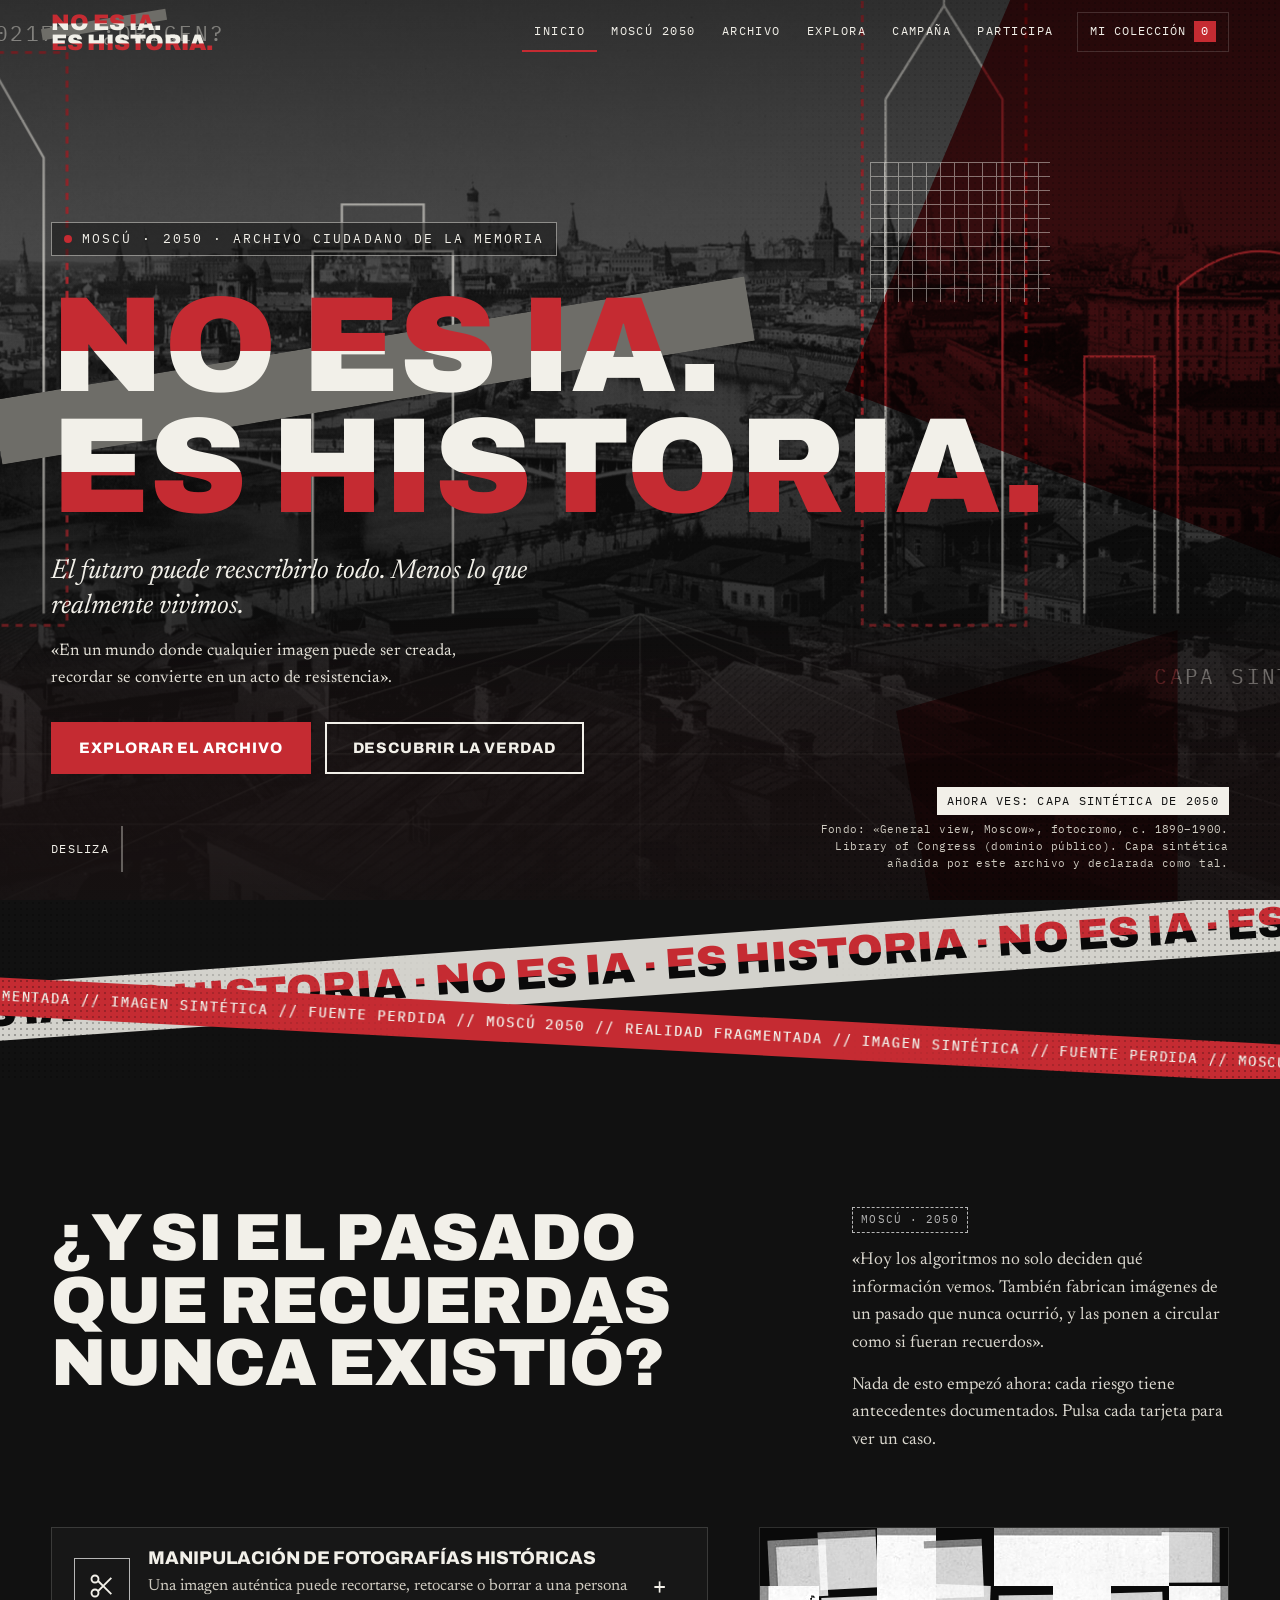
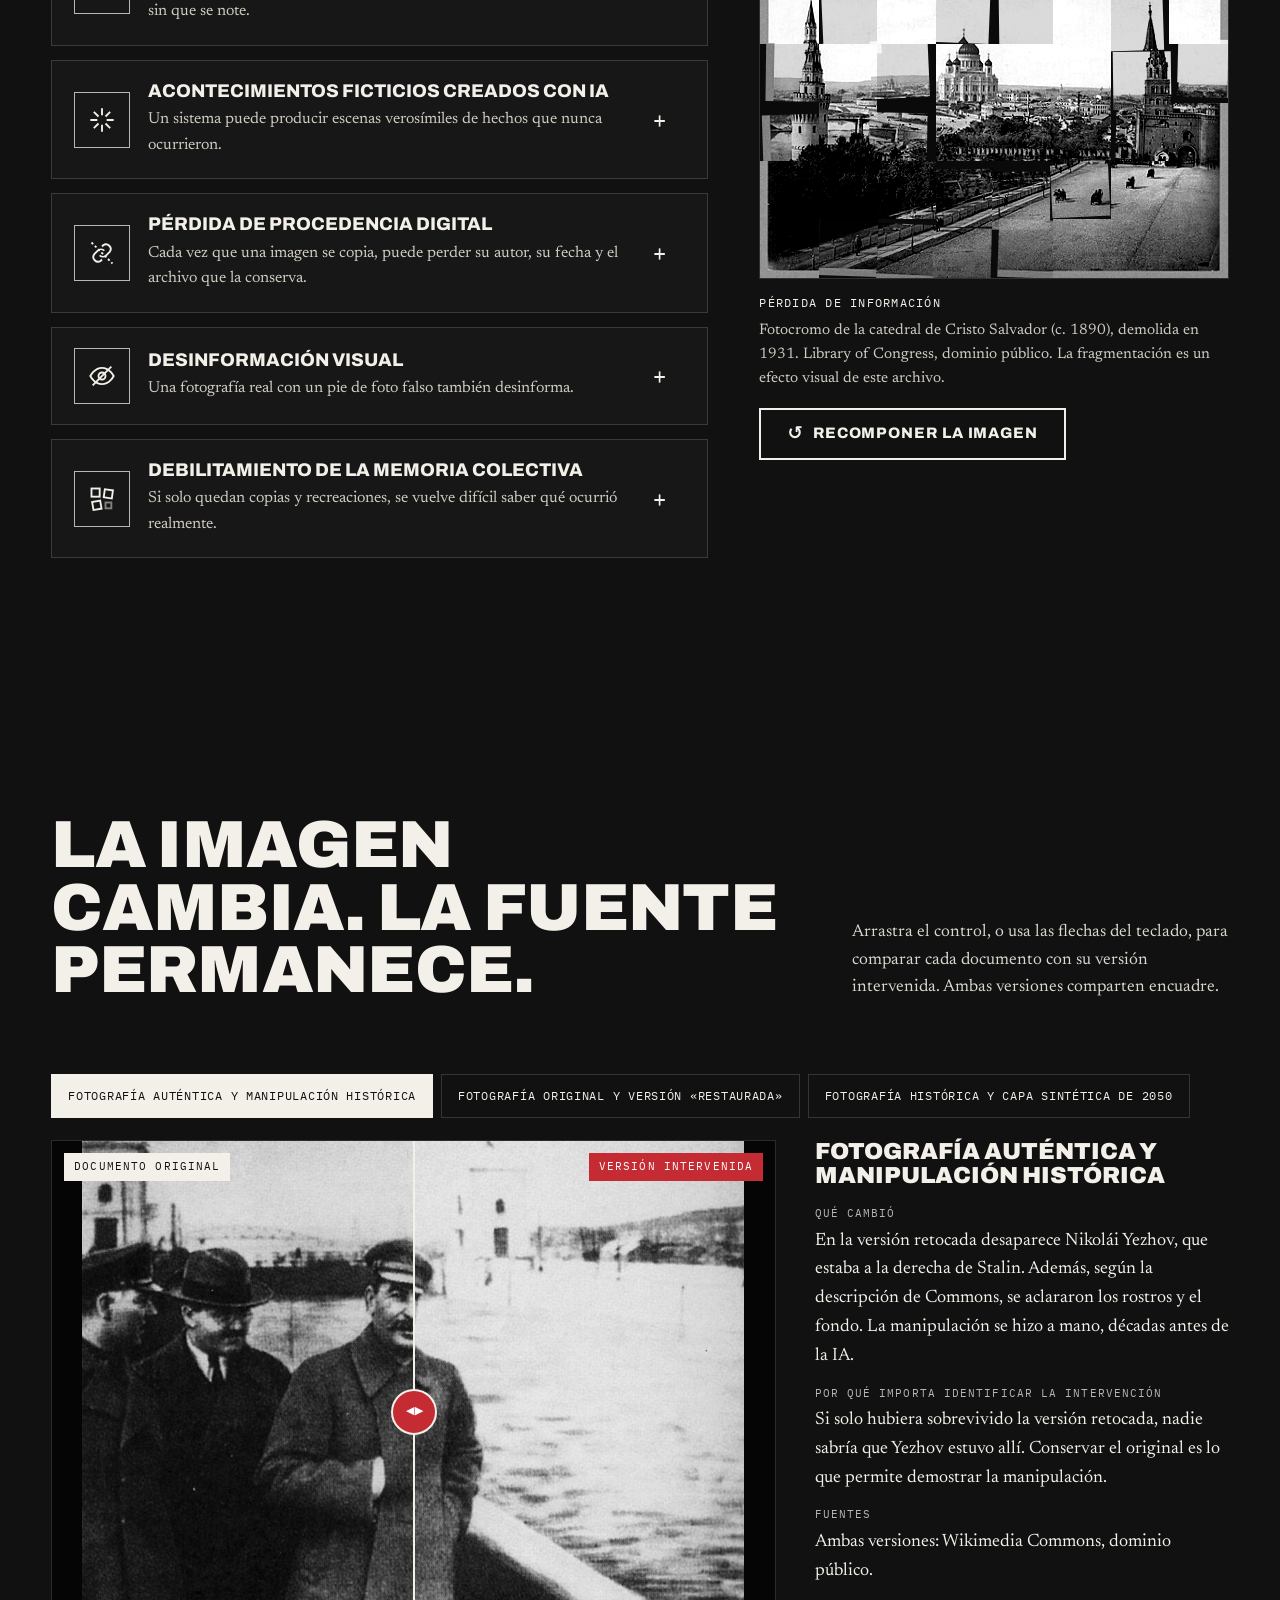
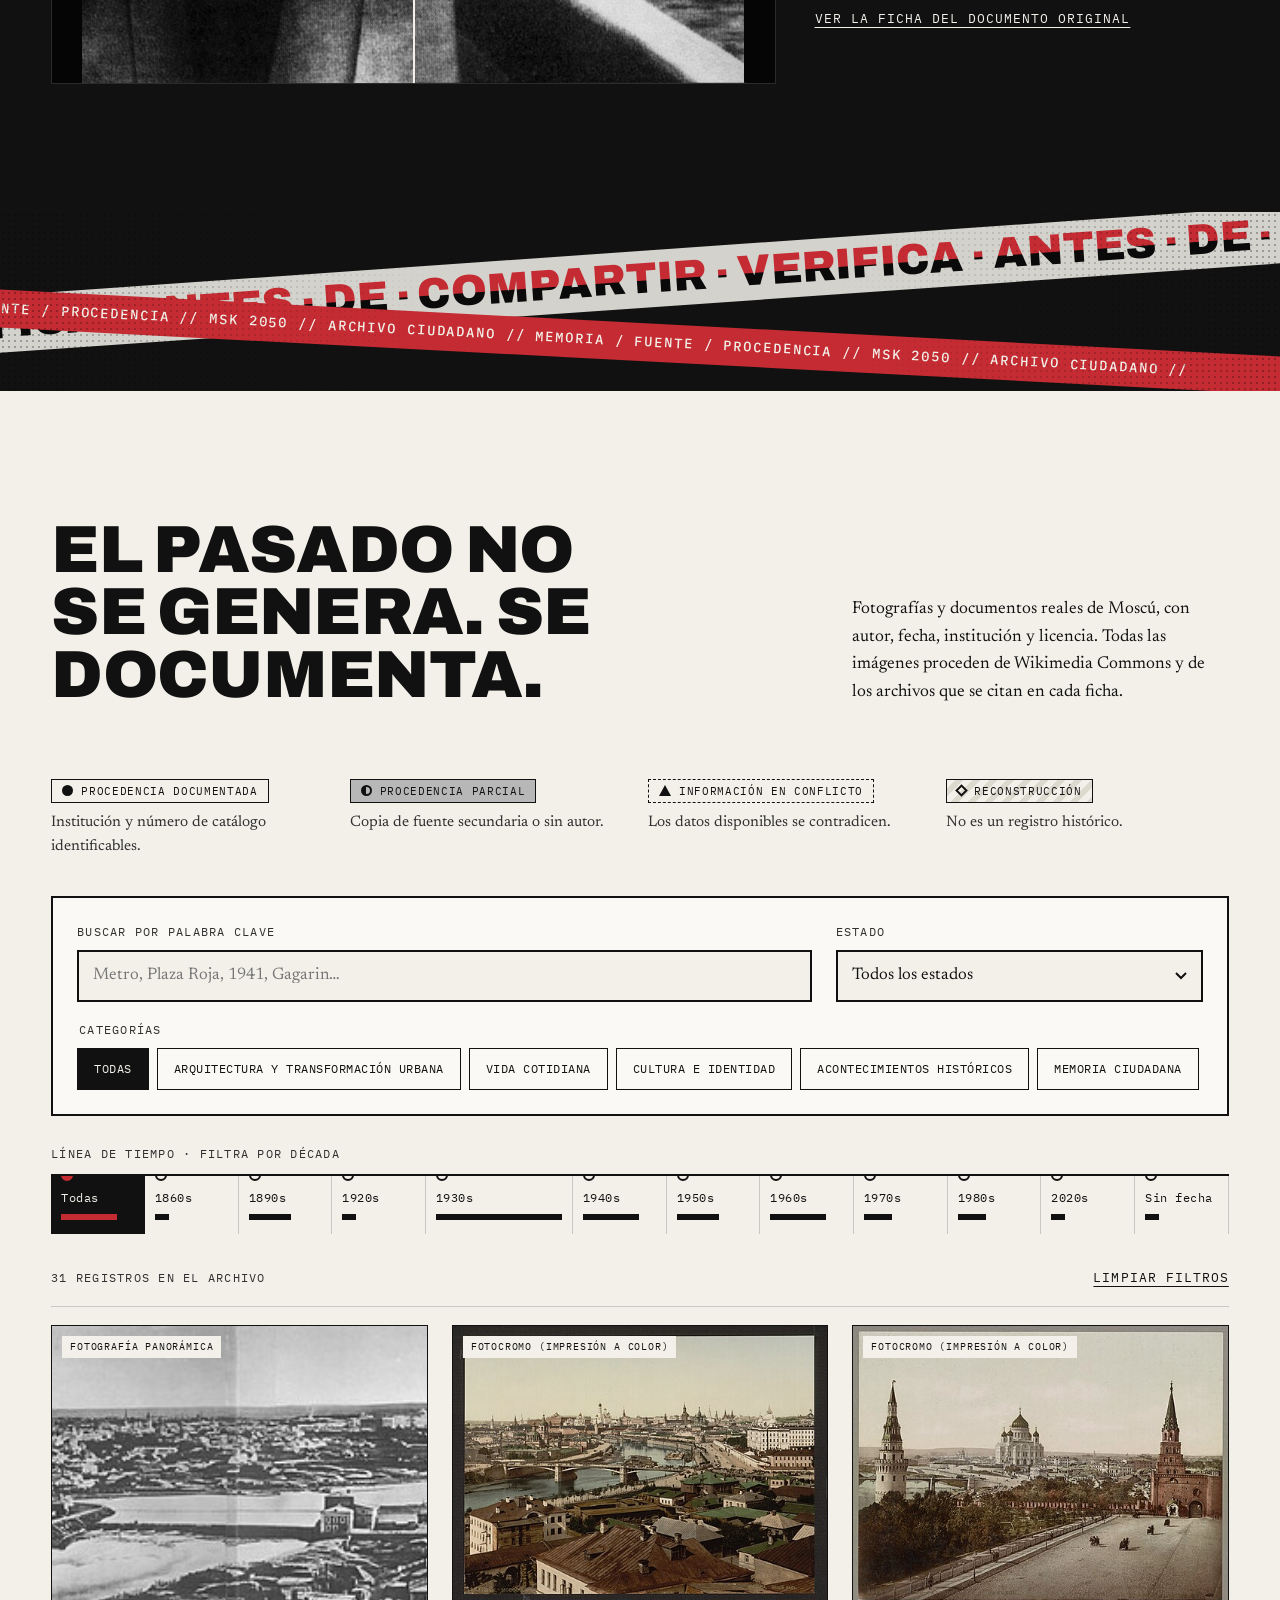
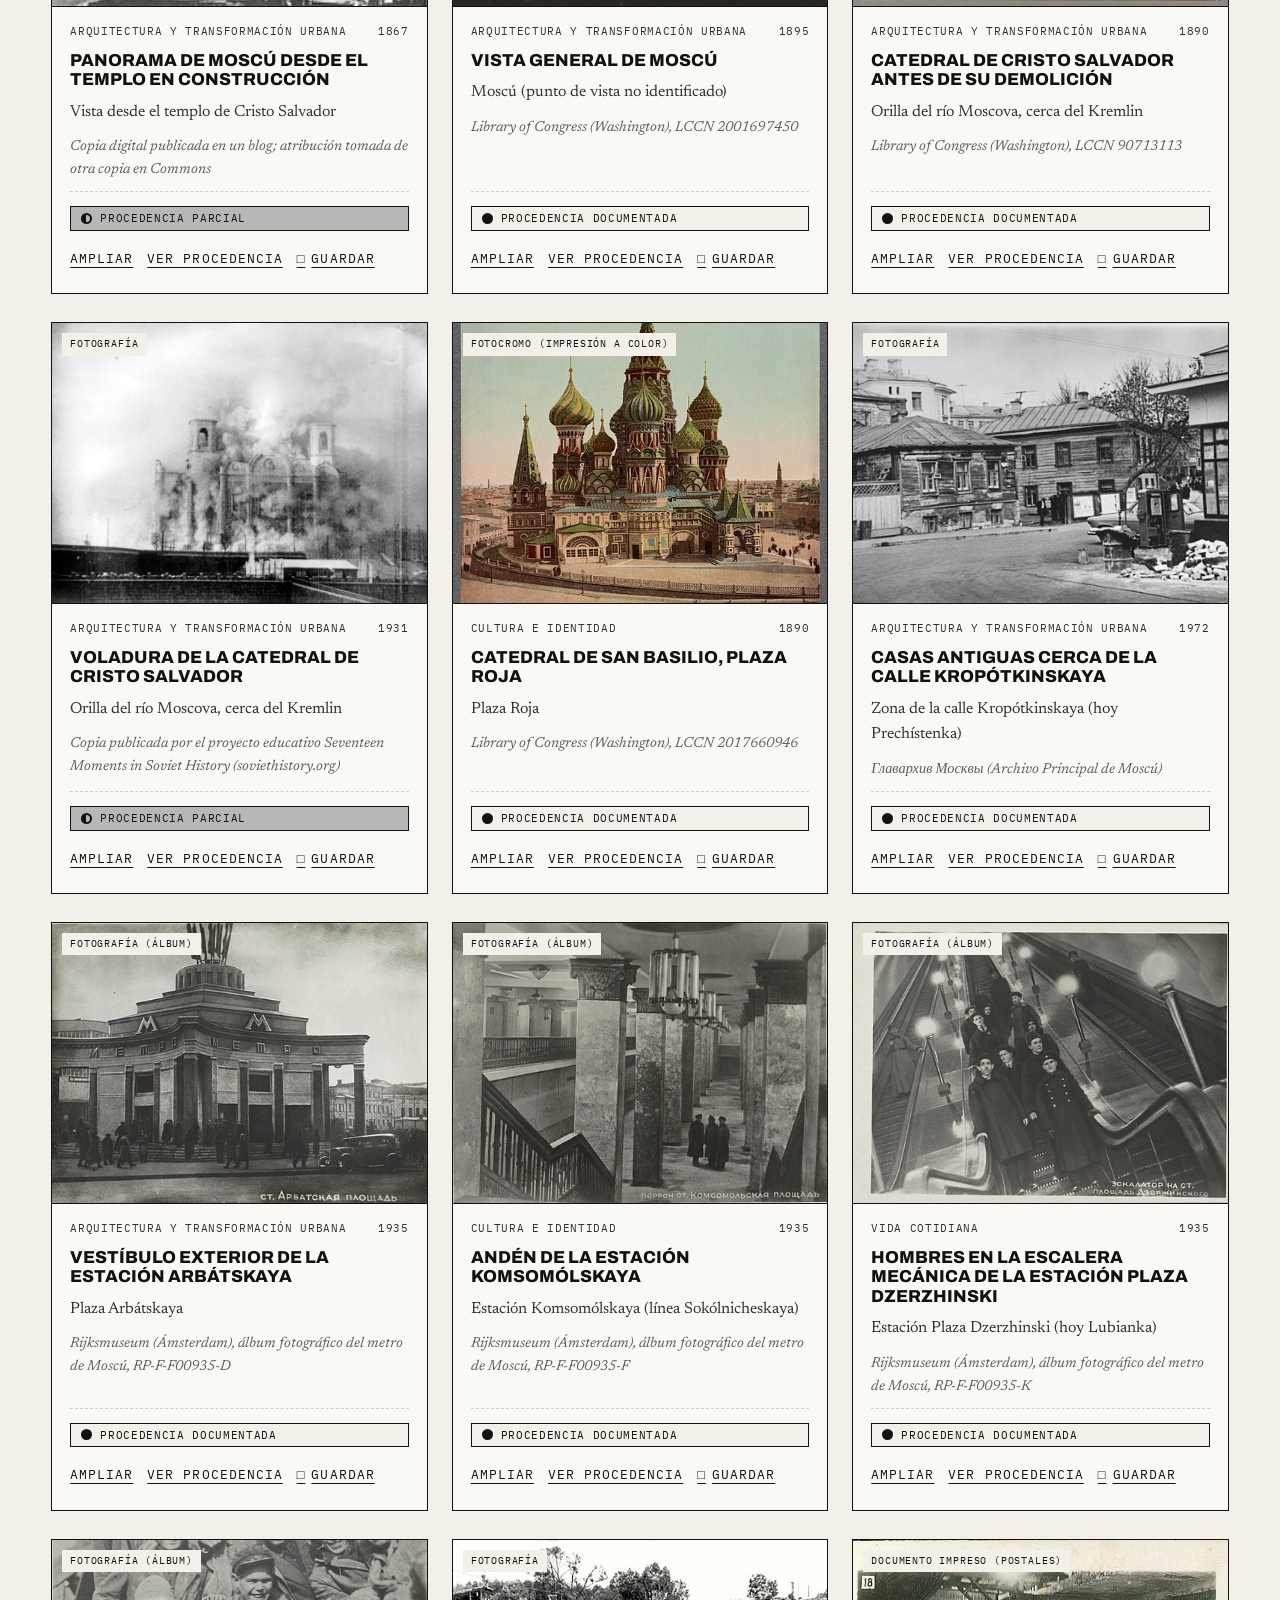
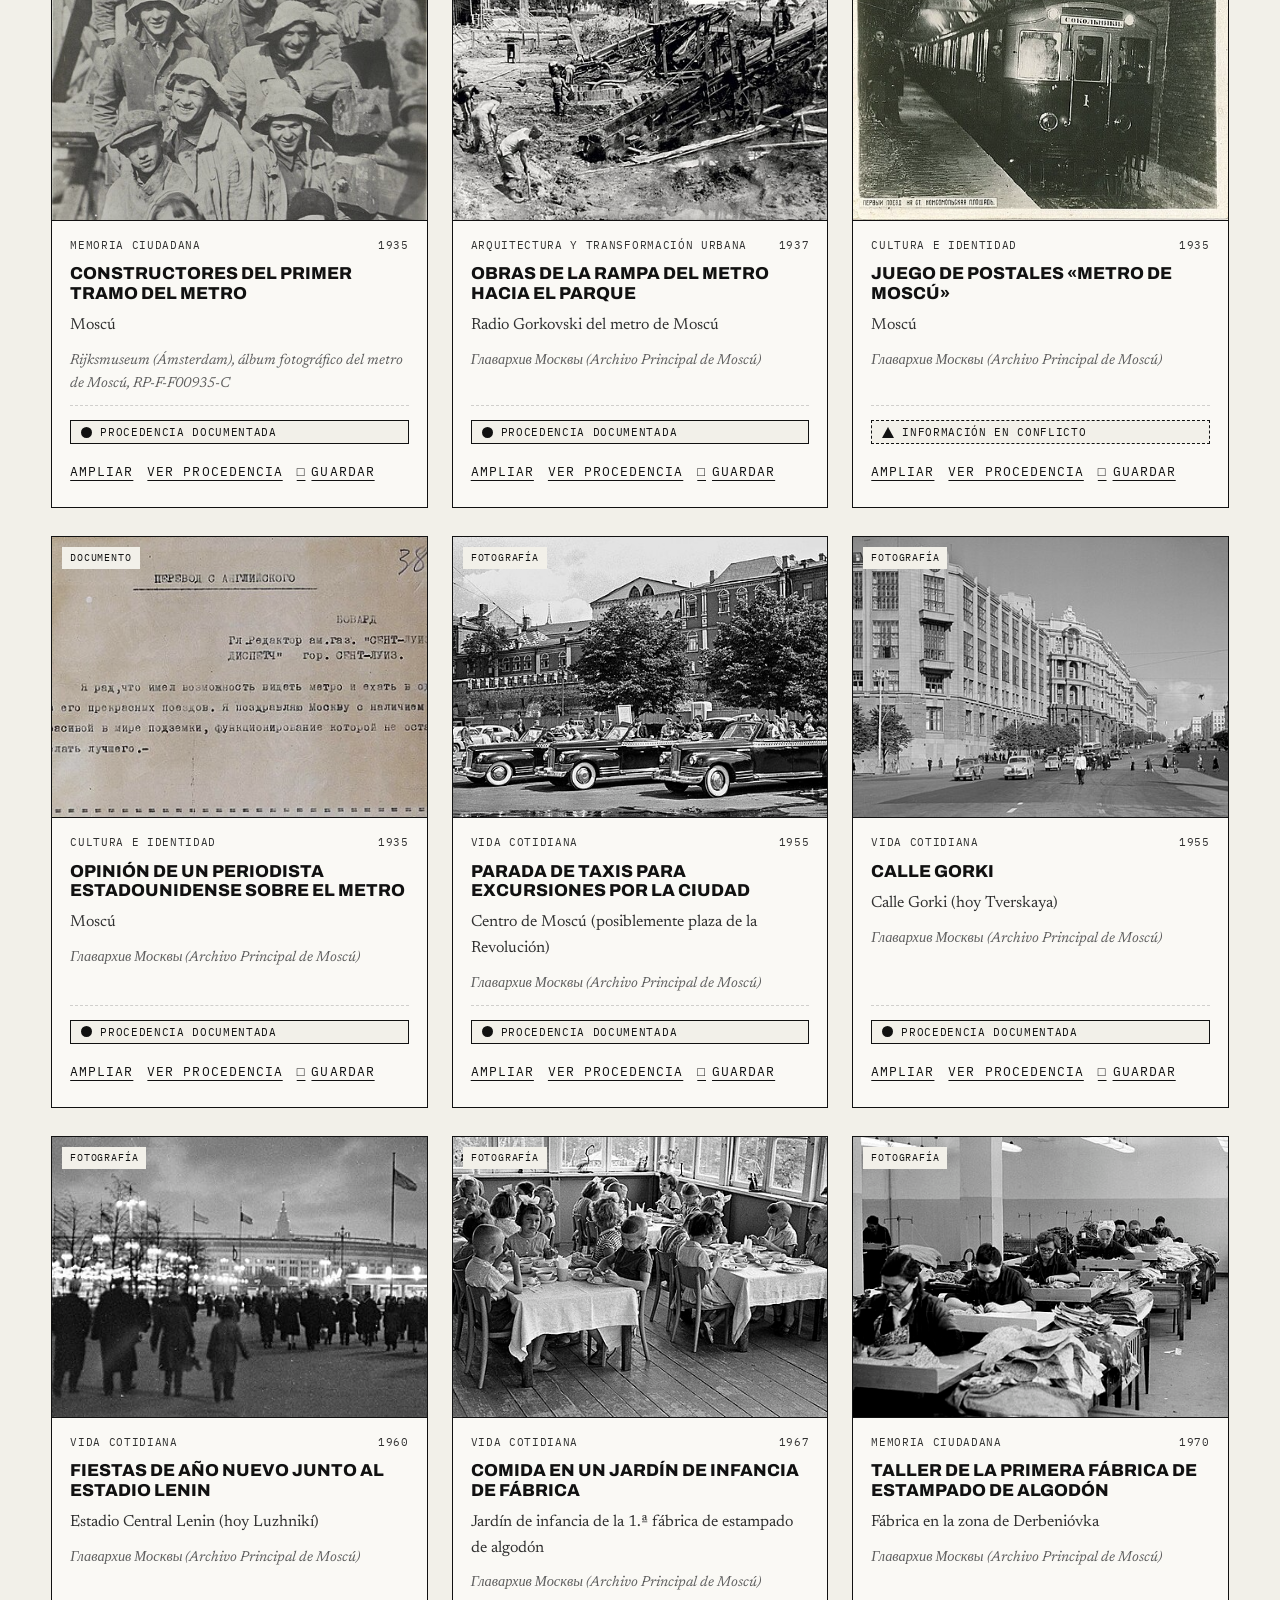
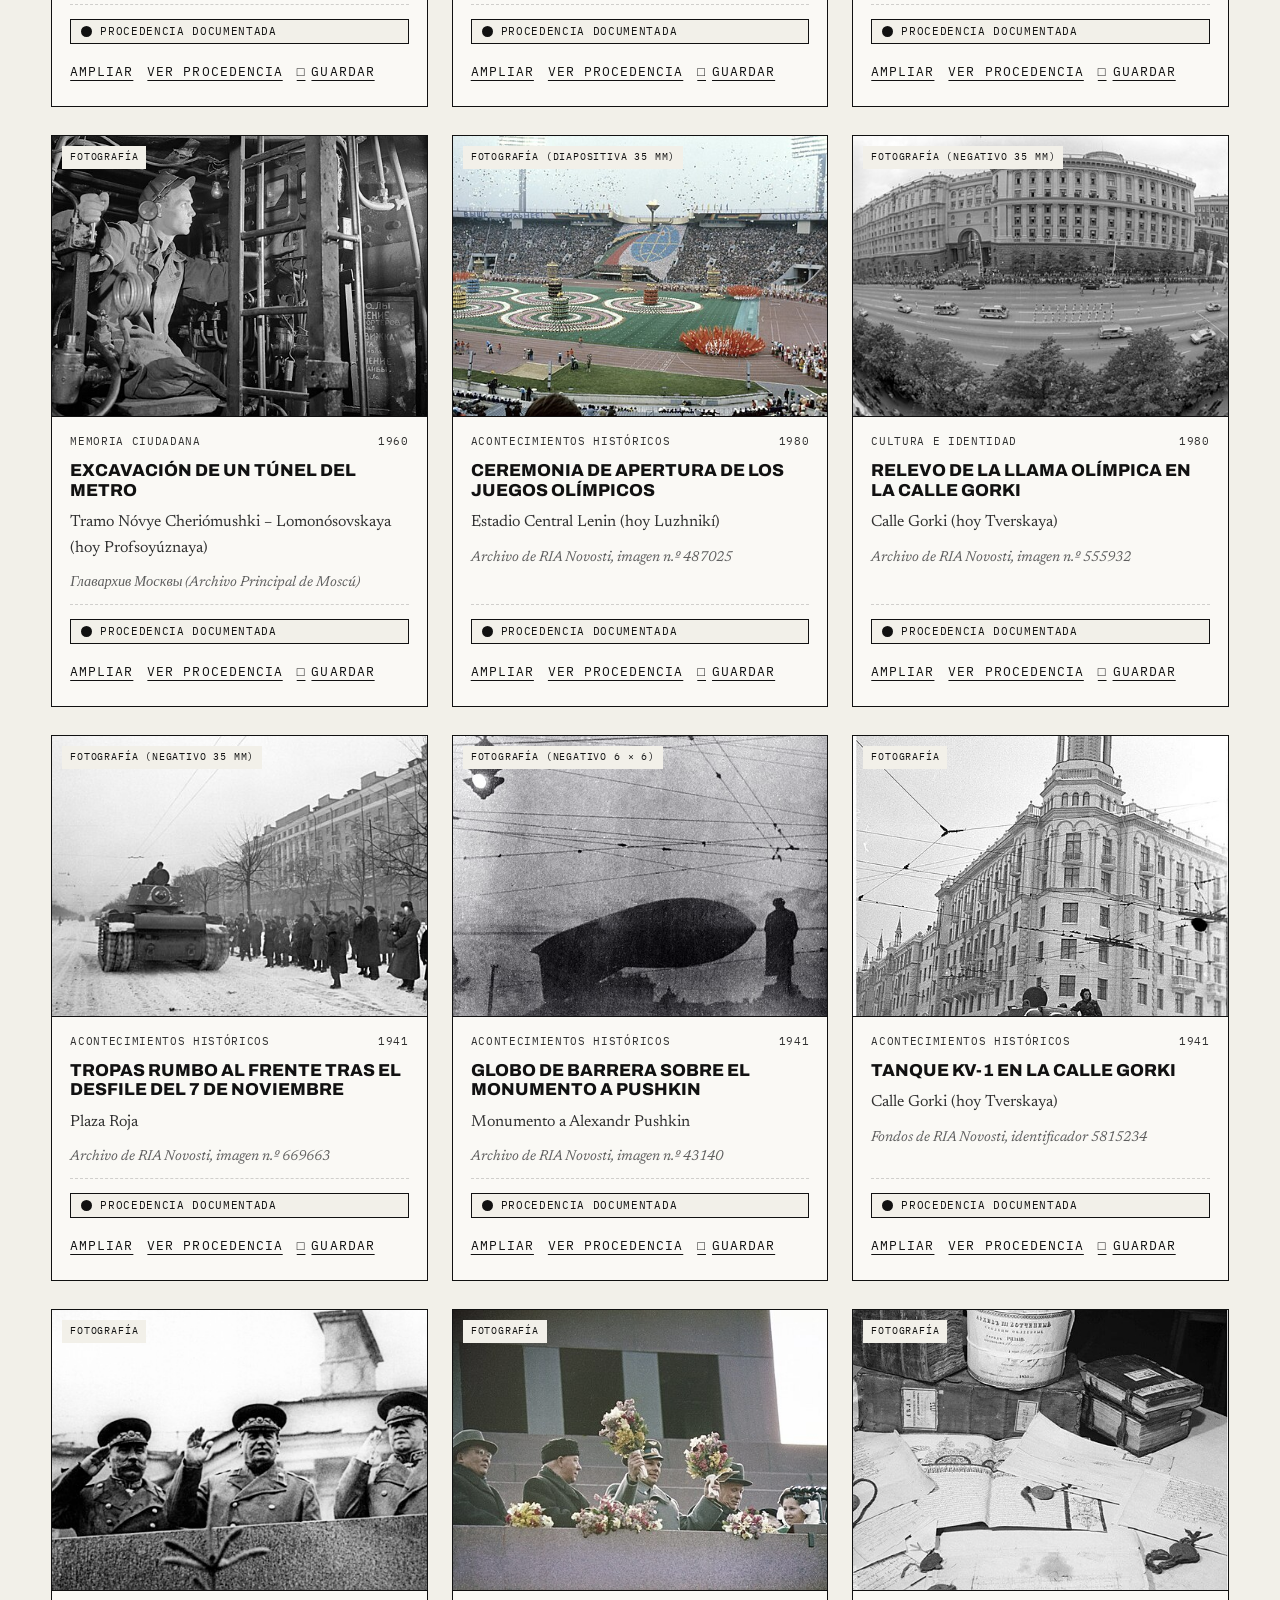
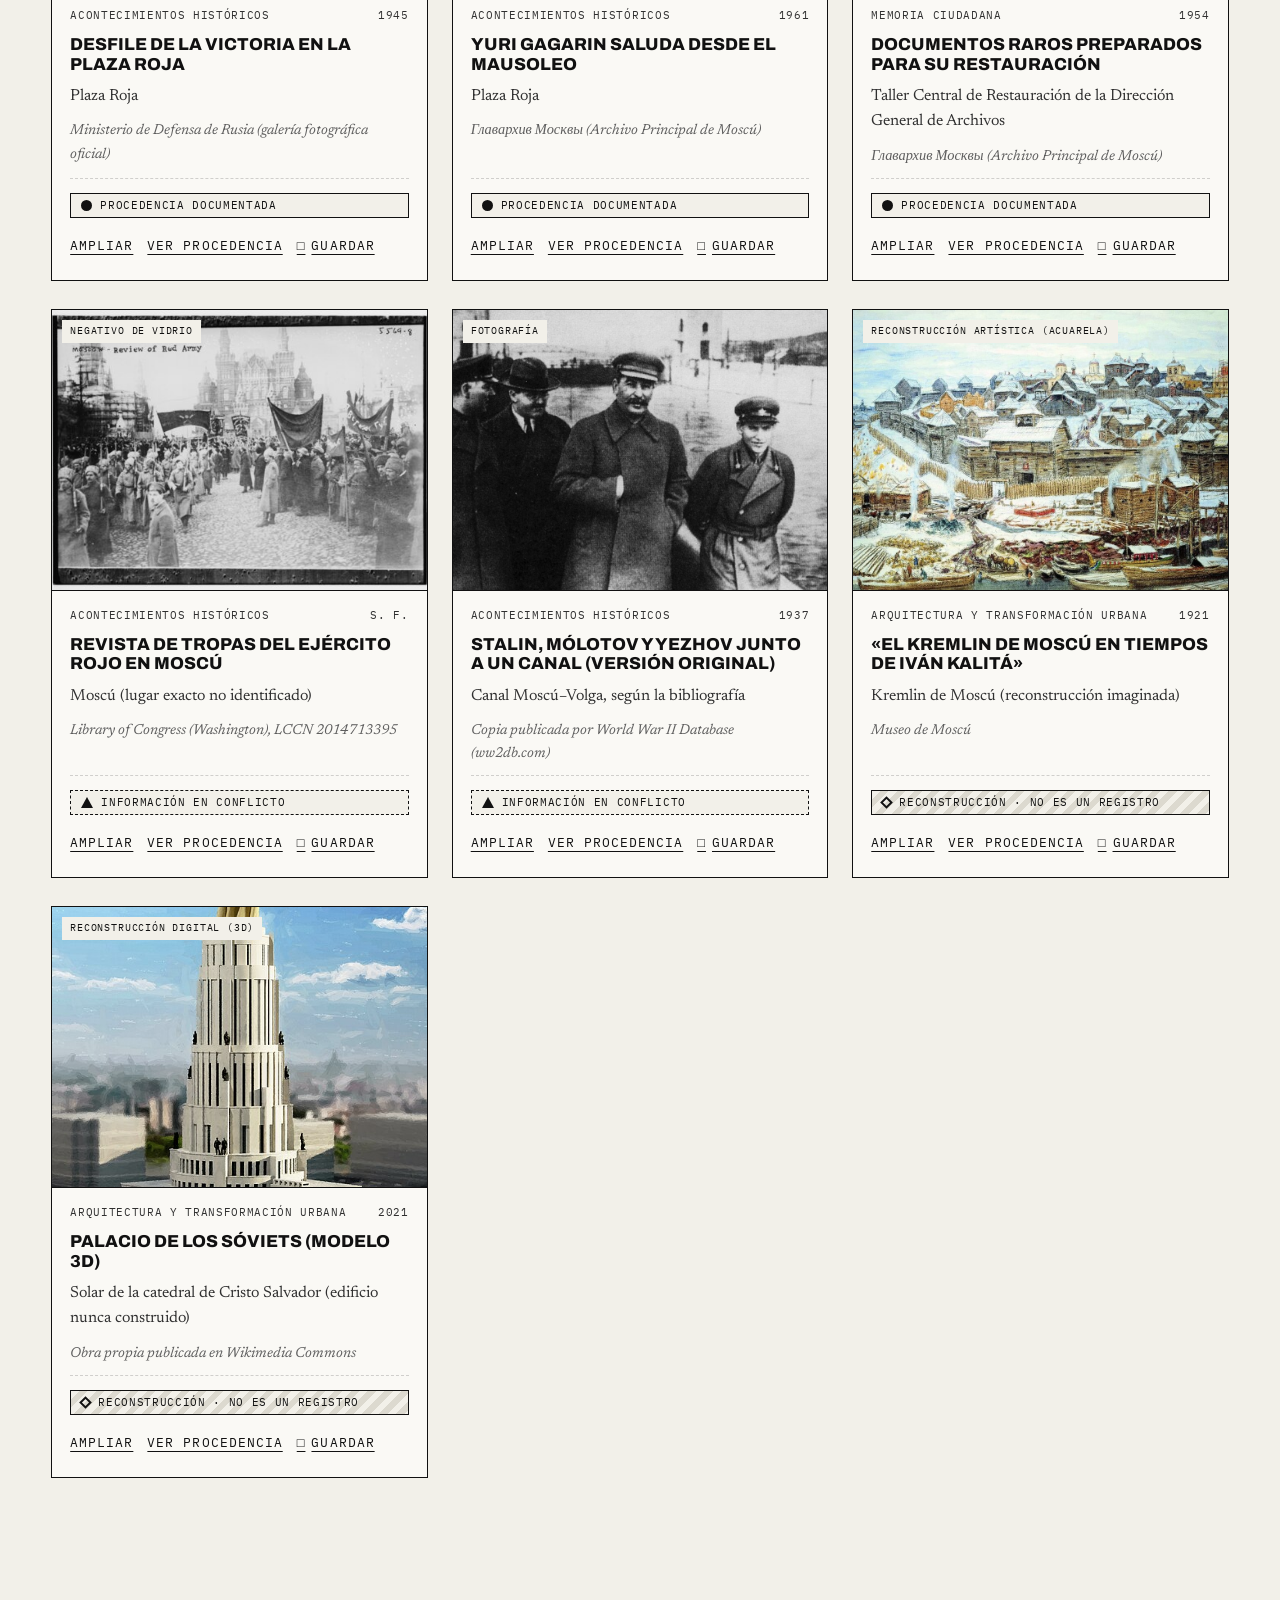
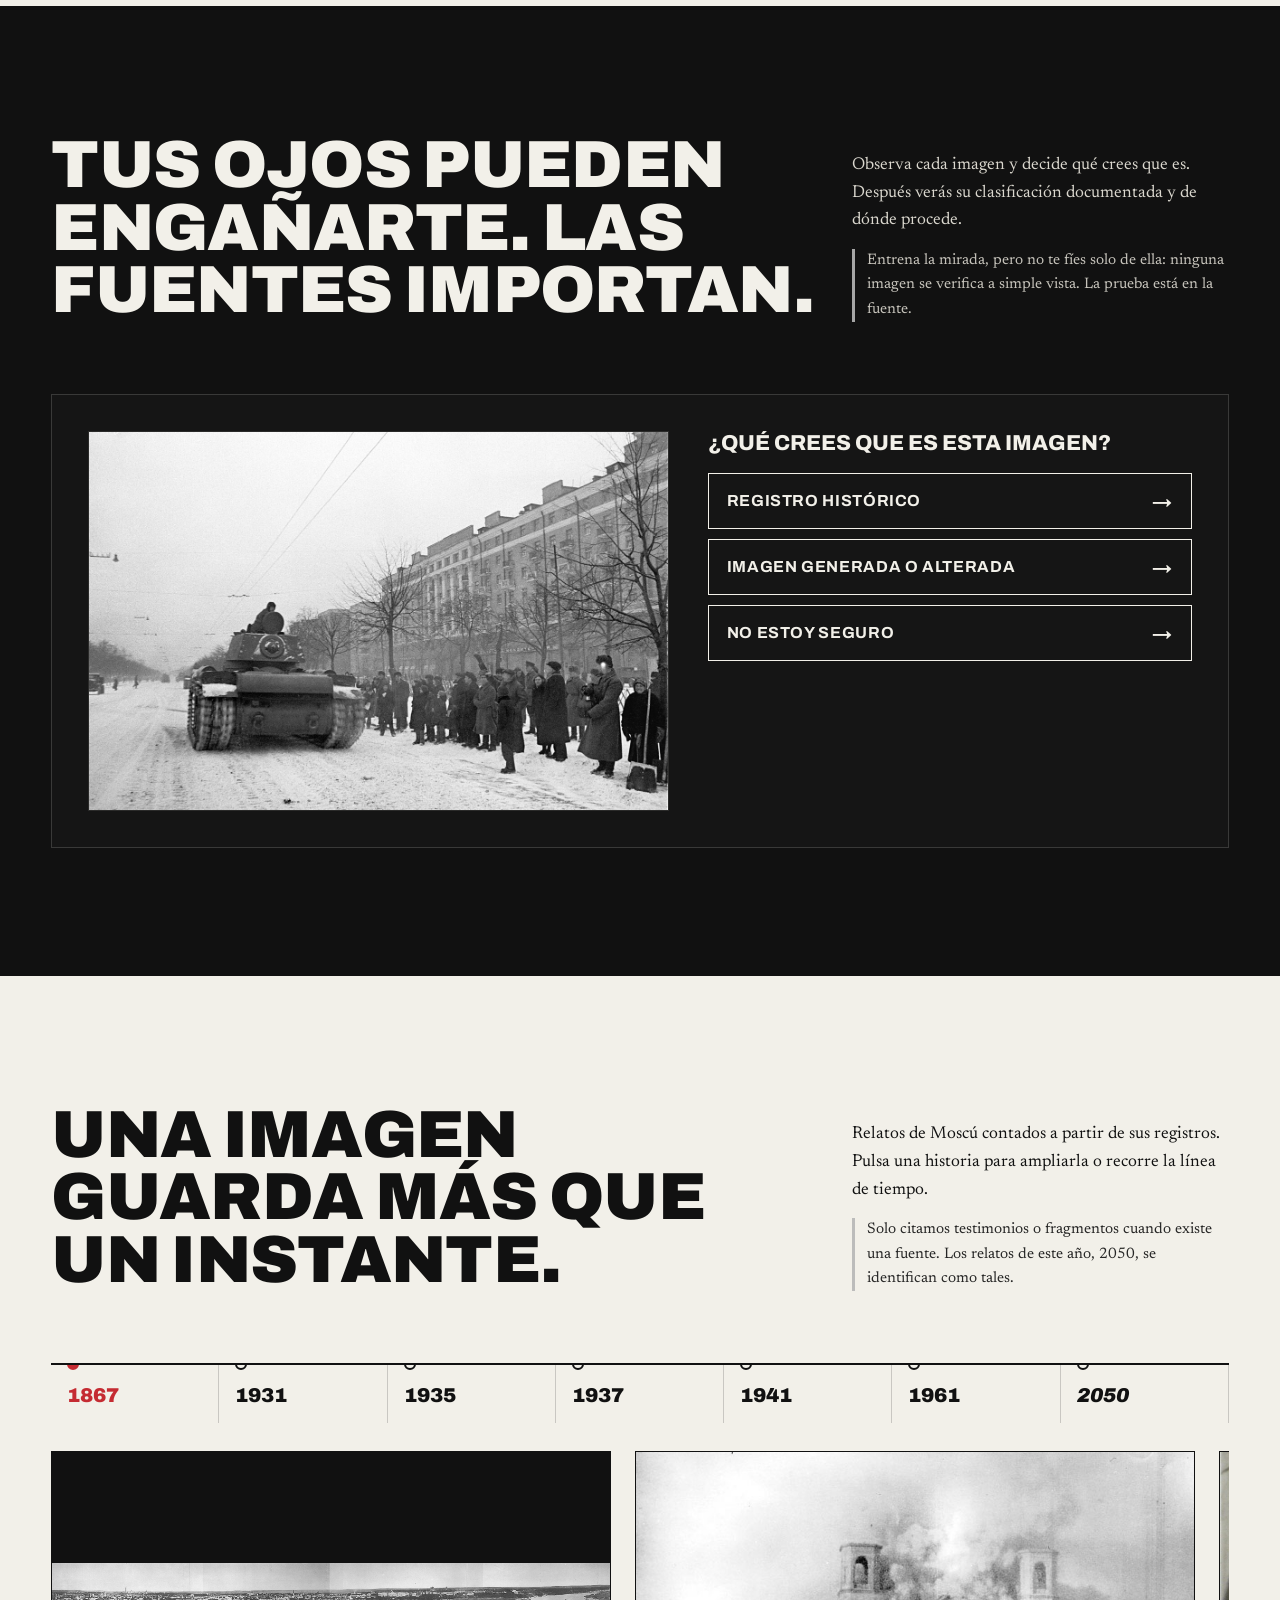
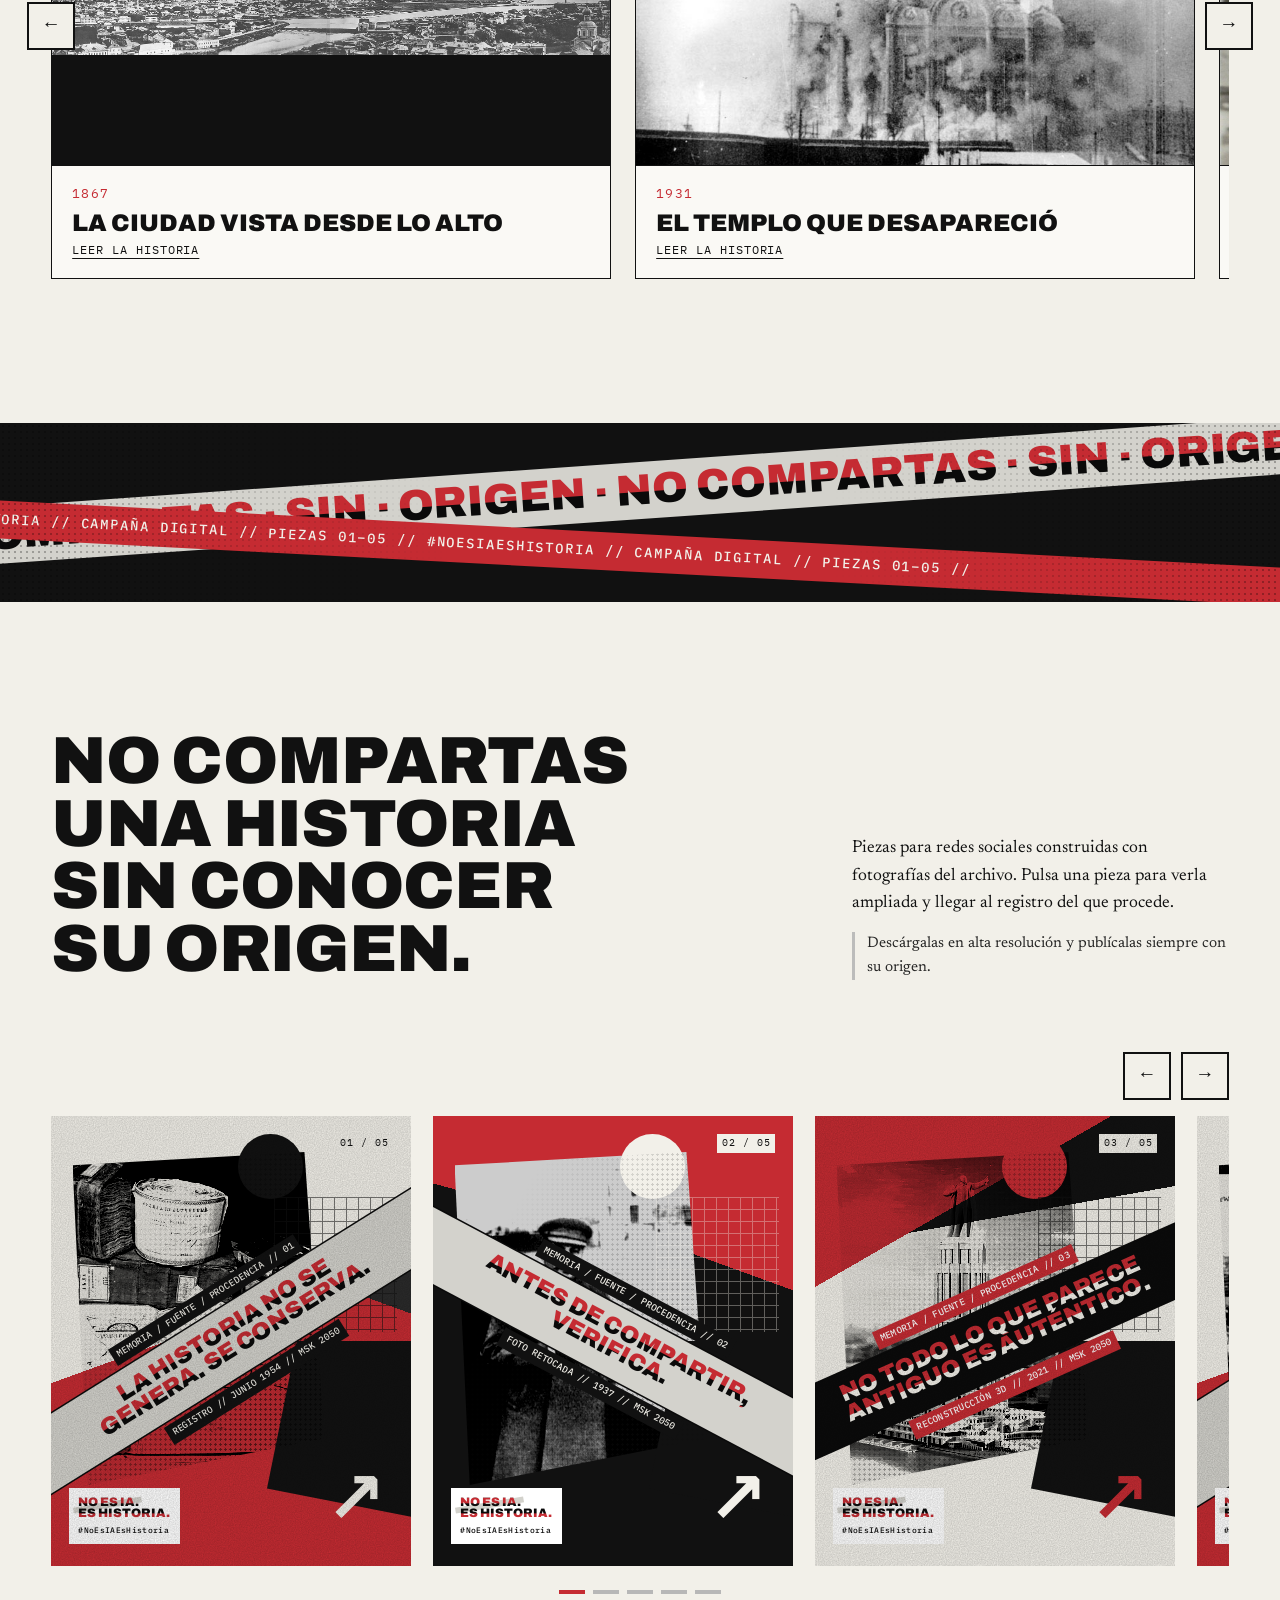
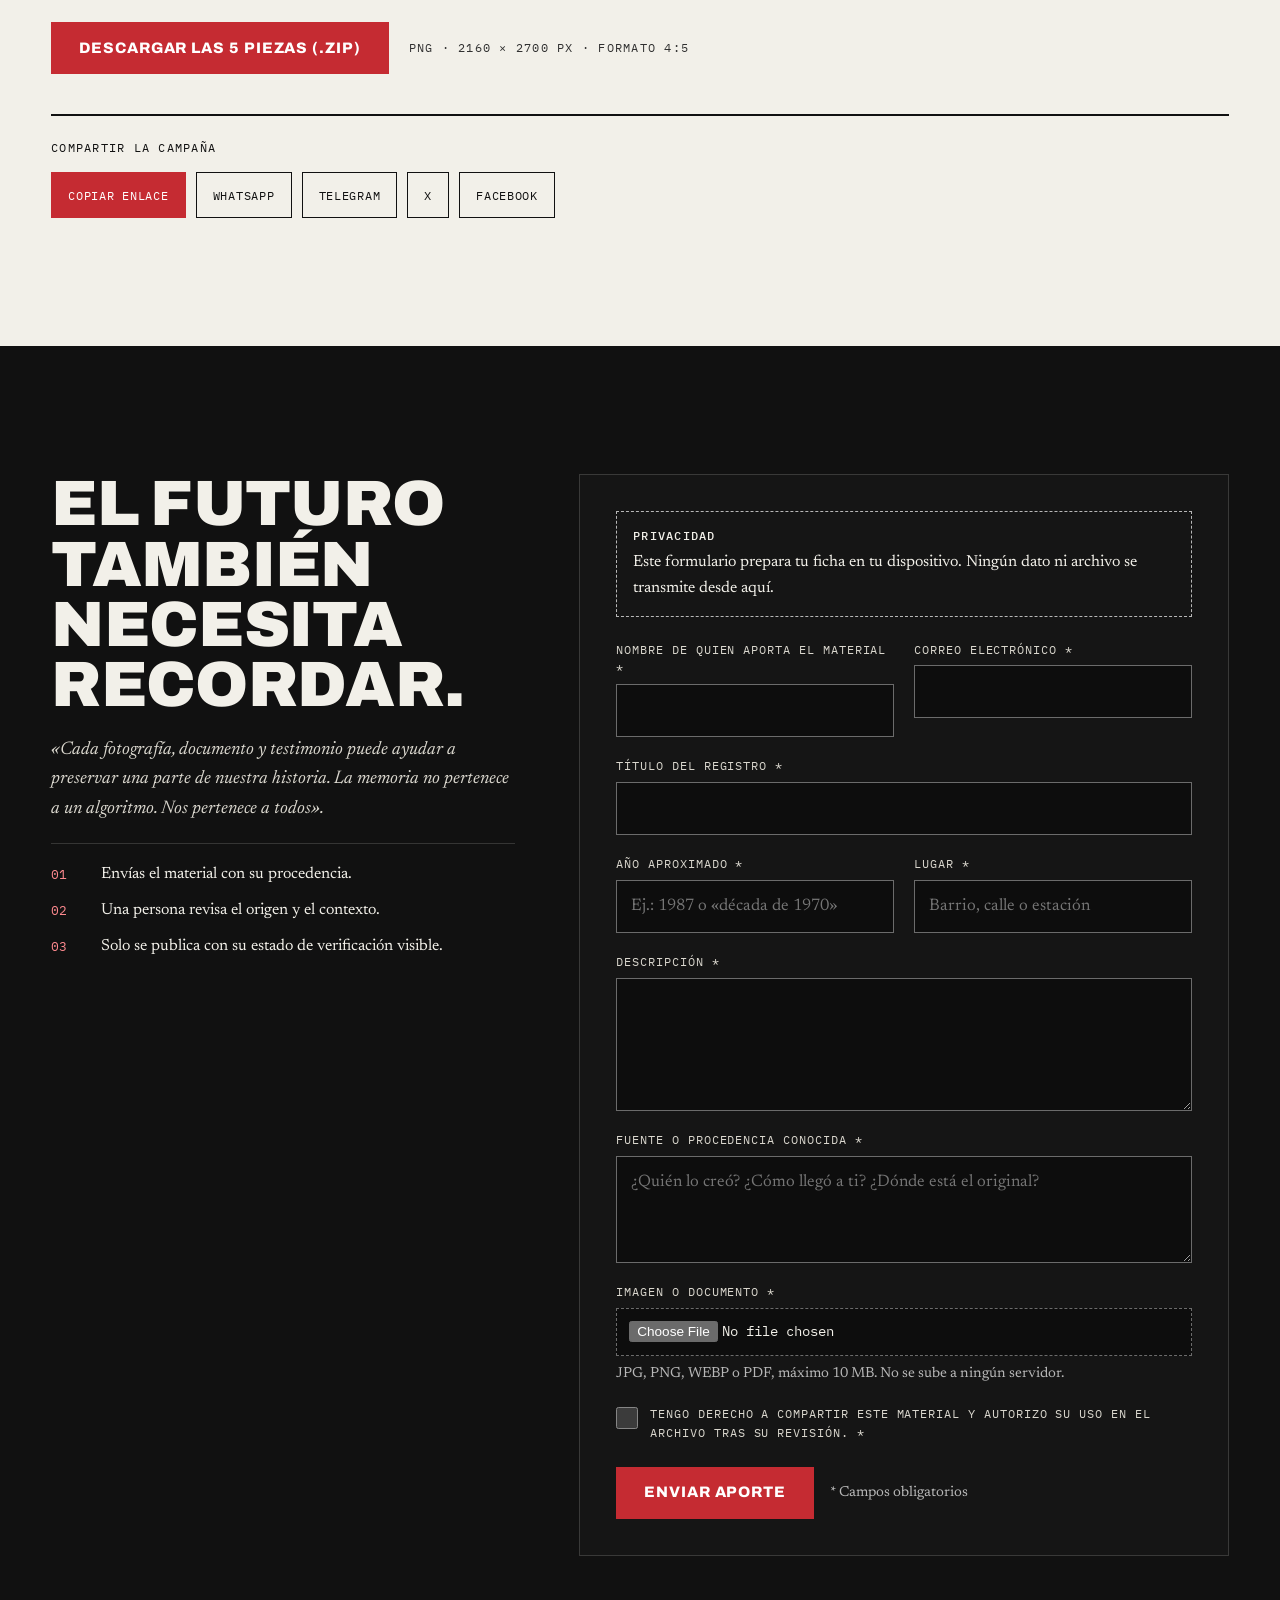
==== moscu-2050/index.html @ 95fd7928 "Versión en todos los JS (import map) para evitar caché mezclada" ====
<!doctype html>
<html lang="es">
<head>
  <meta charset="utf-8">
  <meta name="viewport" content="width=device-width, initial-scale=1">
  <title>NO ES IA. ES HISTORIA. · Moscú 2050 · Archivo de la memoria</title>
  <meta name="description" content="Moscú, 2050. Archivo ciudadano de la memoria: fotografías históricas reales de Moscú, con su procedencia, para distinguir lo documentado de lo fabricado.">
  <meta name="theme-color" content="#111111">
  <meta property="og:type" content="website">
  <meta property="og:title" content="NO ES IA. ES HISTORIA. · Moscú 2050">
  <meta property="og:description" content="El futuro puede reescribirlo todo. Menos lo que realmente vivimos.">
  <meta property="og:image" content="https://katbogo.github.io/no-es-ia-es-historia/moscu-2050/img/archivo/vista-general-1890-sm.jpg">
  <meta name="twitter:card" content="summary_large_image">
  <link rel="icon" href="img/favicon.svg" type="image/svg+xml">
  <link rel="preconnect" href="https://fonts.googleapis.com">
  <link rel="preconnect" href="https://fonts.gstatic.com" crossorigin>
  <link href="https://fonts.googleapis.com/css2?family=Archivo:wdth,wght@62..125,400..900&family=IBM+Plex+Mono:wght@400;500&family=Newsreader:ital,opsz,wght@0,6..72,400..600;1,6..72,400&display=swap" rel="stylesheet">
  <link rel="preload" as="image" href="img/archivo/vista-general-1890.jpg">
  <link rel="stylesheet" href="css/styles.css?v=20501118d">
</head>
<body>
  <a class="skip" href="#contenido">Saltar al contenido</a>
  <div class="progress" aria-hidden="true"><span id="progreso"></span></div>

  <!-- ===================== NAVEGACIÓN ===================== -->
  <header class="nav" id="nav">
    <div class="nav__inner">
      <a class="brand" href="#inicio" aria-label="NO ES IA. ES HISTORIA. Ir al inicio">
        <span class="logo logo--neg brand__logo" aria-hidden="true">
          <span class="logo__barra"></span>
          <span class="logo__l1 bicolor">NO ES IA.</span>
          <span class="logo__l2 bicolor">ES HISTORIA.</span>
        </span>
      </a>
      <button class="nav__toggle" type="button" aria-expanded="false" aria-controls="menu">
        <span class="nav__bars" aria-hidden="true"></span><span class="sr-only">Abrir menú</span>
      </button>
      <nav class="nav__menu" id="menu" aria-label="Principal">
        <ul>
          <li><a href="#inicio">Inicio</a></li>
          <li><a href="#moscu-2050">Moscú 2050</a></li>
          <li><a href="#archivo">Archivo</a></li>
          <li><a href="#explora">Explora</a></li>
          <li><a href="#campana">Campaña</a></li>
          <li><a href="#participa">Participa</a></li>
        </ul>
        <button class="nav__coleccion" type="button" data-abrir-coleccion>
          Mi colección <span class="contador" data-contador-coleccion>0</span>
        </button>
      </nav>
    </div>
  </header>

  <main id="contenido">

    <!-- ===================== 1. HERO ===================== -->
    <section class="hero" id="inicio" aria-labelledby="hero-titulo">
      <div class="hero__media" aria-hidden="true">
        <div class="hero__parallax">
          <img class="hero__foto" src="img/archivo/vista-general-1890.jpg" alt="" width="1920" height="1429">
          <svg class="hero__capa" viewBox="0 0 1600 1000" preserveAspectRatio="xMidYMid slice">
            <defs>
              <linearGradient id="hz" x1="0" y1="0" x2="0" y2="1">
                <stop offset="0" stop-color="#C52B32" stop-opacity="0"/>
                <stop offset="1" stop-color="#C52B32" stop-opacity=".35"/>
              </linearGradient>
            </defs>
            <rect width="1600" height="1000" fill="#111" opacity=".55"/>
            <g stroke="#F2F0E9" stroke-opacity=".22" fill="none">
              <path d="M0 760 H1600 M0 820 H1600 M0 900 H1600 M0 1000 H1600"/>
              <path d="M800 640 L-400 1000 M800 640 L0 1000 M800 640 L400 1000 M800 640 L800 1000 M800 640 L1200 1000 M800 640 L1600 1000 M800 640 L2000 1000"/>
            </g>
            <g stroke="#F2F0E9" stroke-width="2" fill="none" stroke-opacity=".85">
              <path d="M210 640 V250 L250 180 L290 250 V640"/>
              <path d="M250 180 V90"/>
              <path d="M520 640 V330 H640 V640 M545 330 V290 H615 V330"/>
              <path d="M1010 640 V200 L1060 120 L1110 200 V640 M1060 120 V40"/>
              <path d="M1260 640 V360 Q1330 300 1400 360 V640"/>
              <path d="M1180 640 V420 H1240 V640"/>
            </g>
            <g stroke="#C52B32" stroke-width="2.5" fill="none">
              <rect x="190" y="160" width="120" height="490" stroke-dasharray="6 6"/>
              <rect x="990" y="30" width="140" height="620" stroke-dasharray="6 6"/>
            </g>
            <g fill="#F2F0E9" font-family="IBM Plex Mono, monospace" font-size="18" letter-spacing="2">
              <text x="196" y="150">OBJ-0217 · ¿ORIGEN?</text>
              <text x="996" y="22">TORRE-SINT · 98,2 %</text>
              <text x="1240" y="700">CAPA SINTÉTICA</text>
            </g>
            <rect y="640" width="1600" height="360" fill="url(#hz)"/>
          </svg>
        </div>
        <div class="hero__sombra"></div>
        <div class="hero__collage"><span class="hero__bloque hero__bloque--1"></span><span class="hero__bloque hero__bloque--2"></span><span class="hero__trama"></span><span class="hero__rejilla"></span></div>
      </div>

      <div class="hero__contenido">
        <p class="kicker"><span class="dot" aria-hidden="true"></span>Moscú · 2050 · Archivo ciudadano de la memoria</p>
        <h1 class="hero__titulo logo logo--neg" id="hero-titulo">
          <span class="logo__barra" aria-hidden="true"></span>
          <span class="linea logo__l1 bicolor glitch" data-text="NO ES IA.">NO ES IA.</span>
          <span class="linea logo__l2 bicolor">ES HISTORIA.</span>
        </h1>
        <p class="hero__eslogan">El futuro puede reescribirlo todo. Menos lo que realmente vivimos.</p>
        <p class="hero__lede">«En un mundo donde cualquier imagen puede ser creada, recordar se convierte en un acto de resistencia».</p>
        <div class="hero__acciones">
          <a class="btn btn--rojo" href="#archivo">Explorar el archivo</a>
          <a class="btn btn--linea" href="#explora" data-iniciar-quiz>Descubrir la verdad</a>
        </div>
      </div>

      <div class="hero__leyenda mono" aria-live="polite">
        <p><span class="hero__estado" id="hero-estado">Ahora ves: capa sintética de 2050</span></p>
        <p class="hero__credito">Fondo: «General view, Moscow», fotocromo, c. 1890–1900. Library of Congress (dominio público). Capa sintética añadida por este archivo y declarada como tal.</p>
      </div>

      <a class="hero__scroll" href="#moscu-2050"><span class="mono">Desliza</span><span class="hero__flecha" aria-hidden="true"></span></a>
    </section>

    <div class="cinta" aria-hidden="true">
      <div class="cinta__banda cinta__banda--roja"><span class="bicolor">NO ES IA · ES HISTORIA · NO ES IA · ES HISTORIA · NO ES IA · ES HISTORIA · NO ES IA · ES HISTORIA ·</span></div>
      <div class="cinta__banda cinta__banda--hueso"><span>REALIDAD FRAGMENTADA // IMAGEN SINTÉTICA // FUENTE PERDIDA // MOSCÚ 2050 // REALIDAD FRAGMENTADA // IMAGEN SINTÉTICA // FUENTE PERDIDA // MOSCÚ 2050 //</span></div>
    </div>

    <!-- ===================== 2. EL PROBLEMA ===================== -->
    <section class="seccion seccion--oscura problema" id="moscu-2050" aria-labelledby="problema-titulo">
      <div class="contenedor">
        <header class="cabecera reveal">
          <h2 class="titular" id="problema-titulo">¿Y si el pasado que recuerdas nunca existió?</h2>
          <div class="cabecera__texto">
            <p class="especulativo mono">Moscú · 2050</p>
            <p>«Hoy los algoritmos no solo deciden qué información vemos. También fabrican imágenes de un pasado que nunca ocurrió, y las ponen a circular como si fueran recuerdos».</p>
            <p>Nada de esto empezó ahora: cada riesgo tiene antecedentes documentados. Pulsa cada tarjeta para ver un caso.</p>
          </div>
        </header>

        <div class="problema__grid">
          <ul class="riesgos" id="riesgos"></ul>

          <figure class="fragmento reveal" id="fragmento">
            <div class="fragmento__lienzo" id="fragmento-lienzo" role="img" aria-label="La catedral de Cristo Salvador en un fotocromo de 1890 se descompone en fragmentos para representar la pérdida de información."></div>
            <figcaption>
              <span class="mono">Pérdida de información</span>
              Fotocromo de la catedral de Cristo Salvador (c. 1890), demolida en 1931. Library of Congress, dominio público. La fragmentación es un efecto visual de este archivo.
              <button class="btn btn--linea fragmento__boton" type="button" id="fragmento-boton">Recomponer la imagen</button>
            </figcaption>
          </figure>
        </div>
      </div>
    </section>

    <!-- ===================== 2B. ANTES Y DESPUÉS ===================== -->
    <section class="seccion seccion--oscura comparador" id="antes-despues" aria-labelledby="comparador-titulo">
      <div class="contenedor">
        <header class="cabecera reveal">
          <h2 class="titular" id="comparador-titulo">La imagen cambia. La fuente permanece.</h2>
          <div class="cabecera__texto">
            <p>Arrastra el control, o usa las flechas del teclado, para comparar cada documento con su versión intervenida. Ambas versiones comparten encuadre.</p>
          </div>
        </header>

        <div class="comparador__pestanas" role="tablist" aria-label="Comparaciones" id="comparador-tabs"></div>

        <div class="comparador__grid">
          <div class="comparador__visor" id="visor">
            <img class="visor__base" id="visor-original" alt="">
            <div class="visor__intervenida" id="visor-capa-wrap">
              <img id="visor-intervenida" alt="">
              <svg class="visor__especulativa" id="visor-especulativa" viewBox="0 0 1600 1000" preserveAspectRatio="xMidYMid slice" aria-hidden="true">
                <g stroke="#F2F0E9" stroke-width="3" fill="none" stroke-opacity=".9">
                  <path d="M120 1000 V260 L200 140 L280 260 V1000"/><path d="M200 140 V40"/>
                  <path d="M1250 1000 V300 Q1350 210 1450 300 V1000"/>
                  <path d="M0 520 C400 470 1200 470 1600 520"/>
                </g>
                <g stroke="#C52B32" stroke-width="4" fill="none" stroke-dasharray="10 8">
                  <rect x="560" y="300" width="300" height="220"/>
                  <rect x="100" y="120" width="200" height="880"/>
                </g>
                <g fill="#F2F0E9" font-family="IBM Plex Mono, monospace" font-size="30" letter-spacing="3">
                  <text x="560" y="285">RECONOCIDO · 0,97</text>
                  <text x="100" y="105">ELEMENTO AÑADIDO</text>
                  <text x="1080" y="960">MSK · 2050</text>
                </g>
              </svg>
            </div>
            <span class="visor__etiqueta visor__etiqueta--izq mono">Documento original</span>
            <span class="visor__etiqueta visor__etiqueta--der mono">Versión intervenida</span>
            <div class="visor__linea" id="visor-linea" aria-hidden="true"><span></span></div>
            <label class="sr-only" for="visor-rango">Posición del comparador: a la izquierda el documento original, a la derecha la versión intervenida</label>
            <input type="range" id="visor-rango" class="visor__rango" min="0" max="100" value="50" step="1">
          </div>
          <div class="comparador__texto" id="comparador-texto" aria-live="polite"></div>
        </div>
      </div>
    </section>

    <!-- Cinta collage entre secciones (decorativa) -->
    <div class="cinta" aria-hidden="true">
      <div class="cinta__banda cinta__banda--roja"><span class="bicolor">VERIFICA · ANTES · DE · COMPARTIR · VERIFICA · ANTES · DE · COMPARTIR · VERIFICA · ANTES · DE · COMPARTIR ·</span></div>
      <div class="cinta__banda cinta__banda--hueso"><span>MEMORIA / FUENTE / PROCEDENCIA // MSK 2050 // ARCHIVO CIUDADANO // MEMORIA / FUENTE / PROCEDENCIA // MSK 2050 // ARCHIVO CIUDADANO //</span></div>
    </div>

    <!-- ===================== 3. ARCHIVO ===================== -->
    <section class="seccion seccion--clara archivo" id="archivo" aria-labelledby="archivo-titulo">
      <div class="contenedor">
        <header class="cabecera reveal">
          <h2 class="titular" id="archivo-titulo">El pasado no se genera. Se documenta.</h2>
          <div class="cabecera__texto">
            <p>Fotografías y documentos reales de Moscú, con autor, fecha, institución y licencia. Todas las imágenes proceden de Wikimedia Commons y de los archivos que se citan en cada ficha.</p>
          </div>
        </header>

        <ul class="leyenda-estados" aria-label="Estados de verificación">
          <li><span class="estado estado--documentada"><i aria-hidden="true"></i>Procedencia documentada</span> Institución y número de catálogo identificables.</li>
          <li><span class="estado estado--parcial"><i aria-hidden="true"></i>Procedencia parcial</span> Copia de fuente secundaria o sin autor.</li>
          <li><span class="estado estado--conflicto"><i aria-hidden="true"></i>Información en conflicto</span> Los datos disponibles se contradicen.</li>
          <li><span class="estado estado--reconstruccion"><i aria-hidden="true"></i>Reconstrucción</span> No es un registro histórico.</li>
        </ul>

        <form class="herramientas" id="filtros" role="search" aria-label="Buscar en el archivo" onsubmit="return false">
          <div class="campo-buscar">
            <label for="buscar" class="mono">Buscar por palabra clave</label>
            <input type="search" id="buscar" placeholder="Metro, Plaza Roja, 1941, Gagarin…" autocomplete="off">
          </div>
          <div class="campo-estado">
            <label for="estado" class="mono">Estado</label>
            <select id="estado"><option value="">Todos los estados</option></select>
          </div>
          <fieldset class="categorias">
            <legend class="mono">Categorías</legend>
            <div class="chips" id="categorias"></div>
          </fieldset>
        </form>

        <div class="linea-tiempo" aria-labelledby="lt-titulo">
          <p class="mono" id="lt-titulo">Línea de tiempo · filtra por década</p>
          <div class="linea-tiempo__pista" id="linea-tiempo" role="group" aria-labelledby="lt-titulo"></div>
        </div>

        <div class="resultados-barra">
          <p class="mono" id="resultados" role="status" aria-live="polite">Cargando el archivo…</p>
          <button class="btn-texto" type="button" id="limpiar">Limpiar filtros</button>
        </div>

        <ul class="galeria" id="galeria" aria-label="Registros del archivo"></ul>

        <div class="vacio" id="vacio" hidden>
          <p class="titular titular--s">Sin registros</p>
          <p>No hay registros que cumplan esos criterios. Prueba con otra palabra, otra década u otra categoría.</p>
          <button class="btn btn--rojo" type="button" id="vacio-limpiar">Ver todo el archivo</button>
        </div>
        <p class="error-carga" id="error-archivo" hidden role="alert">No se pudo cargar el archivo. Recarga la página para intentarlo de nuevo.</p>
      </div>
    </section>

    <!-- ===================== 4. ¿REAL O GENERADO? ===================== -->
    <section class="seccion seccion--oscura quiz" id="explora" aria-labelledby="quiz-titulo">
      <div class="contenedor">
        <header class="cabecera reveal">
          <h2 class="titular" id="quiz-titulo">Tus ojos pueden engañarte. Las fuentes importan.</h2>
          <div class="cabecera__texto">
            <p>Observa cada imagen y decide qué crees que es. Después verás su clasificación documentada y de dónde procede.</p>
            <p class="nota">Entrena la mirada, pero no te fíes solo de ella: ninguna imagen se verifica a simple vista. La prueba está en la fuente.</p>
          </div>
        </header>

        <div class="quiz__panel" id="quiz">
          <div class="quiz__cuerpo" id="quiz-cuerpo"></div>
        </div>
      </div>
    </section>

    <!-- ===================== 5. HISTORIAS ===================== -->
    <section class="seccion seccion--clara historias" id="historias" aria-labelledby="historias-titulo">
      <div class="contenedor">
        <header class="cabecera reveal">
          <h2 class="titular" id="historias-titulo">Una imagen guarda más que un instante.</h2>
          <div class="cabecera__texto">
            <p>Relatos de Moscú contados a partir de sus registros. Pulsa una historia para ampliarla o recorre la línea de tiempo.</p>
            <p class="nota">Solo citamos testimonios o fragmentos cuando existe una fuente. Los relatos de este año, 2050, se identifican como tales.</p>
          </div>
        </header>

        <div class="historias__tiempo" role="tablist" aria-label="Línea de tiempo de las historias" id="historias-tiempo"></div>
        <div class="historias__marco">
          <button class="flecha flecha--izq" type="button" id="historias-prev" aria-label="Historia anterior">←</button>
          <ol class="historias__pista" id="historias-pista"></ol>
          <button class="flecha flecha--der" type="button" id="historias-sig" aria-label="Historia siguiente">→</button>
        </div>
      </div>
    </section>

    <div class="cinta" aria-hidden="true">
      <div class="cinta__banda cinta__banda--roja"><span class="bicolor">NO COMPARTAS · SIN · ORIGEN · NO COMPARTAS · SIN · ORIGEN · NO COMPARTAS · SIN · ORIGEN · NO COMPARTAS · SIN · ORIGEN ·</span></div>
      <div class="cinta__banda cinta__banda--hueso"><span>#NOESIAESHISTORIA // CAMPAÑA DIGITAL // PIEZAS 01–05 // #NOESIAESHISTORIA // CAMPAÑA DIGITAL // PIEZAS 01–05 //</span></div>
    </div>

    <!-- ===================== 7. CAMPAÑA ===================== -->
    <section class="seccion seccion--clara campana" id="campana" aria-labelledby="campana-titulo">
      <div class="contenedor">
        <header class="cabecera reveal">
          <h2 class="titular" id="campana-titulo">No compartas una historia sin conocer su origen.</h2>
          <div class="cabecera__texto">
            <p>Piezas para redes sociales construidas con fotografías del archivo. Pulsa una pieza para verla ampliada y llegar al registro del que procede.</p>
            <p class="nota">Descárgalas en alta resolución y publícalas siempre con su origen.</p>
          </div>
        </header>

        <div class="carrusel">
          <div class="carrusel__controles">
            <button class="flecha" type="button" id="carrusel-prev" aria-label="Pieza anterior">←</button>
            <button class="flecha" type="button" id="carrusel-sig" aria-label="Pieza siguiente">→</button>
          </div>
          <ul class="carrusel__pista" id="carrusel" aria-label="Piezas de la campaña"></ul>
          <div class="carrusel__puntos" id="carrusel-puntos" aria-hidden="true"></div>
        </div>

        <div class="piezas-descarga">
          <button class="btn btn--rojo" type="button" id="piezas-descargar">Descargar las 5 piezas (.zip)</button>
          <p class="mono">PNG · 2160 × 2700 px · formato 4:5</p>
        </div>

        <div class="compartir" aria-labelledby="compartir-titulo">
          <p class="mono" id="compartir-titulo">Compartir la campaña</p>
          <div class="compartir__botones" id="compartir"></div>
        </div>
      </div>
    </section>

    <!-- ===================== 8. PARTICIPA ===================== -->
    <section class="seccion seccion--oscura participa" id="participa" aria-labelledby="participa-titulo">
      <div class="contenedor participa__grid">
        <header class="cabecera cabecera--col reveal">
          <h2 class="titular" id="participa-titulo">El futuro también necesita recordar.</h2>
          <p>«Cada fotografía, documento y testimonio puede ayudar a preservar una parte de nuestra historia. La memoria no pertenece a un algoritmo. Nos pertenece a todos».</p>
          <ol class="pasos">
            <li>Envías el material con su procedencia.</li>
            <li>Una persona revisa el origen y el contexto.</li>
            <li>Solo se publica con su estado de verificación visible.</li>
          </ol>
        </header>

        <form class="formulario" id="formulario" novalidate>
          <p class="aviso" role="note"><strong class="mono">Privacidad</strong> Este formulario prepara tu ficha en tu dispositivo. Ningún dato ni archivo se transmite desde aquí.</p>

          <div class="campos">
            <div class="campo">
              <label for="f-nombre">Nombre de quien aporta el material *</label>
              <input id="f-nombre" name="nombre" type="text" autocomplete="name" required aria-describedby="e-nombre">
              <p class="error" id="e-nombre" hidden></p>
            </div>
            <div class="campo">
              <label for="f-correo">Correo electrónico *</label>
              <input id="f-correo" name="correo" type="email" autocomplete="email" required aria-describedby="e-correo">
              <p class="error" id="e-correo" hidden></p>
            </div>
            <div class="campo campo--ancho">
              <label for="f-titulo">Título del registro *</label>
              <input id="f-titulo" name="titulo" type="text" required aria-describedby="e-titulo">
              <p class="error" id="e-titulo" hidden></p>
            </div>
            <div class="campo">
              <label for="f-anio">Año aproximado *</label>
              <input id="f-anio" name="anio" type="text" inputmode="numeric" placeholder="Ej.: 1987 o «década de 1970»" required aria-describedby="e-anio">
              <p class="error" id="e-anio" hidden></p>
            </div>
            <div class="campo">
              <label for="f-lugar">Lugar *</label>
              <input id="f-lugar" name="lugar" type="text" placeholder="Barrio, calle o estación" required aria-describedby="e-lugar">
              <p class="error" id="e-lugar" hidden></p>
            </div>
            <div class="campo campo--ancho">
              <label for="f-descripcion">Descripción *</label>
              <textarea id="f-descripcion" name="descripcion" rows="4" required aria-describedby="e-descripcion"></textarea>
              <p class="error" id="e-descripcion" hidden></p>
            </div>
            <div class="campo campo--ancho">
              <label for="f-fuente">Fuente o procedencia conocida *</label>
              <textarea id="f-fuente" name="fuente" rows="3" placeholder="¿Quién lo creó? ¿Cómo llegó a ti? ¿Dónde está el original?" required aria-describedby="e-fuente"></textarea>
              <p class="error" id="e-fuente" hidden></p>
            </div>
            <div class="campo campo--ancho">
              <label for="f-archivo">Imagen o documento *</label>
              <input id="f-archivo" name="archivo" type="file" accept="image/jpeg,image/png,image/webp,application/pdf" required aria-describedby="h-archivo e-archivo">
              <p class="ayuda" id="h-archivo">JPG, PNG, WEBP o PDF, máximo 10 MB. No se sube a ningún servidor.</p>
              <div class="vista-previa" id="vista-previa" hidden></div>
              <p class="error" id="e-archivo" hidden></p>
            </div>
            <div class="campo campo--ancho">
              <label class="casilla"><input id="f-autorizo" name="autorizo" type="checkbox" required aria-describedby="e-autorizo"> Tengo derecho a compartir este material y autorizo su uso en el archivo tras su revisión. *</label>
              <p class="error" id="e-autorizo" hidden></p>
            </div>
          </div>

          <div class="formulario__acciones">
            <button class="btn btn--rojo" type="submit">Enviar aporte</button>
            <p class="ayuda">* Campos obligatorios</p>
          </div>
          <div class="estado-envio" id="estado-envio" role="status" aria-live="polite" tabindex="-1" hidden></div>
        </form>
      </div>
    </section>
  </main>

  <!-- ===================== 9. FOOTER ===================== -->
  <footer class="pie">
    <div class="contenedor pie__grid">
      <div>
        <p class="pie__titulo logo logo--neg">
          <span class="logo__barra" aria-hidden="true"></span>
          <span class="logo__l1 bicolor">NO ES IA.</span>
          <span class="logo__l2 bicolor">ES HISTORIA.</span>
        </p>
        <p>«Una iniciativa ciudadana de preservación de la memoria histórica. Moscú, 2050».</p>
      </div>
      <nav aria-label="Pie de página">
        <ul class="pie__enlaces">
          <li><a href="#inicio">Inicio</a></li>
          <li><a href="#moscu-2050">El problema</a></li>
          <li><a href="#archivo">Archivo</a></li>
          <li><a href="#explora">Experiencia interactiva</a></li>
          <li><a href="#historias">Historias</a></li>
          <li><a href="#campana">Campaña</a></li>
          <li><a href="#participa">Participa</a></li>
        </ul>
      </nav>
      <div class="pie__aviso">
        <p><strong>Archivo ciudadano de la memoria · Moscú, 2050.</strong></p>
        <p>Las fotografías y documentos históricos proceden de Wikimedia Commons y de las instituciones citadas en cada ficha (Library of Congress, Rijksmuseum, Archivo Principal de Moscú, archivo de RIA Novosti y otras), con licencias de dominio público, CC0, CC BY y CC BY-SA. Las capas sintéticas de 2050 son intervenciones de este archivo y se declaran en cada caso. No es un sitio oficial de ninguna de esas instituciones.</p>
      </div>
    </div>
  </footer>

  <!-- ===================== DIÁLOGOS ===================== -->
  <dialog class="modal modal--registro" id="modal-registro" aria-labelledby="mr-titulo">
    <div class="modal__barra">
      <p class="mono" id="mr-codigo"></p>
      <div class="modal__acciones">
        <button class="btn-texto" type="button" id="mr-prev">← Anterior</button>
        <button class="btn-texto" type="button" id="mr-sig">Siguiente →</button>
        <button class="cerrar" type="button" data-cerrar aria-label="Cerrar ficha">✕</button>
      </div>
    </div>
    <div class="modal__cuerpo" id="mr-cuerpo"></div>
  </dialog>

  <dialog class="modal modal--lateral" id="modal-coleccion" aria-labelledby="mc-titulo">
    <div class="modal__barra">
      <h2 class="mono" id="mc-titulo">Mi colección</h2>
      <button class="cerrar" type="button" data-cerrar aria-label="Cerrar colección">✕</button>
    </div>
    <div class="modal__cuerpo">
      <p class="nota">Las imágenes se descargan desde su archivo de origen, en la mayor resolución disponible y con sus créditos. Tu selección se guarda en esta pestaña.</p>
      <ul class="coleccion" id="coleccion-lista"></ul>
      <p class="coleccion__vacia" id="coleccion-vacia">Todavía no has guardado registros. Usa «Guardar» en cualquier ficha del archivo.</p>
      <div class="coleccion__acciones">
        <button class="btn btn--rojo" type="button" id="coleccion-descargar">Descargar todo (.zip)</button>
        <button class="btn btn--linea" type="button" id="coleccion-vaciar">Vaciar colección</button>
      </div>
    </div>
  </dialog>

  <dialog class="modal modal--pieza" id="modal-pieza" aria-labelledby="mp-titulo">
    <div class="modal__barra">
      <p class="mono">Pieza de campaña</p>
      <button class="cerrar" type="button" data-cerrar aria-label="Cerrar pieza">✕</button>
    </div>
    <div class="modal__cuerpo" id="mp-cuerpo"></div>
  </dialog>

  <div class="toast" id="toast" role="status" aria-live="polite"></div>

  <!-- Versión de los archivos: al publicar cambios, sube el número (aquí, en main.js y en styles.css)
       para que ningún navegador mezcle archivos nuevos con otros guardados en caché. -->
  <script type="importmap">
  {
    "imports": {
      "./js/utils.js": "./js/utils.js?v=20501118d",
      "./js/data/registros.js": "./js/data/registros.js?v=20501118d",
      "./js/data/contenido.js": "./js/data/contenido.js?v=20501118d",
      "./js/modules/archivo.js": "./js/modules/archivo.js?v=20501118d",
      "./js/modules/campana.js": "./js/modules/campana.js?v=20501118d",
      "./js/modules/coleccion.js": "./js/modules/coleccion.js?v=20501118d",
      "./js/modules/comparador.js": "./js/modules/comparador.js?v=20501118d",
      "./js/modules/hero.js": "./js/modules/hero.js?v=20501118d",
      "./js/modules/historias.js": "./js/modules/historias.js?v=20501118d",
      "./js/modules/nav.js": "./js/modules/nav.js?v=20501118d",
      "./js/modules/participa.js": "./js/modules/participa.js?v=20501118d",
      "./js/modules/problema.js": "./js/modules/problema.js?v=20501118d",
      "./js/modules/quiz.js": "./js/modules/quiz.js?v=20501118d"
    }
  }
  </script>
  <script type="module" src="js/main.js?v=20501118d"></script>
</body>
</html>
---- moscu-2050/css/styles.css ----
/* ==========================================================================
   NO ES IA. ES HISTORIA. — Moscú 2050
   Identidad: logotipo en Archivo Black (ancho 100 %), letras partidas en
   rojo y negro a media altura y barra gris inclinada detrás.
   Índice: 1 Tokens · 2 Base · 3 Componentes (incl. logo) · 4 Navegación · 5 Hero
           6 Problema · 7 Archivo · 8 Modales · 9 Quiz · 10 Historias
           11 Comparador · 12 Campaña · 13 Participa · 14 Pie · 15 Responsive
   ========================================================================== */

/* 1. Tokens ---------------------------------------------------------------- */
:root {
  --carbon: #111111;
  --hueso: #F2F0E9;
  --rojo: #C52B32;
  --rojo-hover: #A8222A;
  --negro: #0A0A0A;      /* negro del logo */
  --gris-logo: #D3D2CC;  /* barra gris del logo */
  --gris-osc: #303030;
  --gris-cla: #B7B7B7;
  --gris-medio: #5E5E5E;
  --linea-osc: rgba(242, 240, 233, 0.16);
  --linea-cla: rgba(17, 17, 17, 0.18);

  --f-titular: "Archivo", "Arial Narrow", system-ui, sans-serif;
  --f-texto: "Newsreader", Georgia, "Times New Roman", serif;
  --f-mono: "IBM Plex Mono", ui-monospace, Consolas, monospace;

  --margen: clamp(16px, 4vw, 56px);
  --max: 1360px;
  --nav-h: 64px;
  --t: 0.35s cubic-bezier(.2, .7, .2, 1);
  color-scheme: dark;
}

/* 2. Base ------------------------------------------------------------------ */
*, *::before, *::after { box-sizing: border-box; }
[hidden] { display: none !important; }
html { scroll-behavior: smooth; scroll-padding-top: calc(var(--nav-h) + 8px); -webkit-text-size-adjust: 100%; }
body {
  margin: 0;
  background: var(--carbon);
  color: var(--hueso);
  font-family: var(--f-texto);
  font-size: 1.125rem;
  line-height: 1.6;
  overflow-x: hidden;
}
img { display: block; max-width: 100%; height: auto; }
a { color: inherit; }
h1, h2, h3, h4, p, ul, ol, figure, dl, dd { margin: 0; }
ul, ol { padding: 0; }
button, input, select, textarea { font: inherit; color: inherit; }
:focus-visible { outline: 3px solid var(--rojo); outline-offset: 3px; }
.seccion--oscura :focus-visible, .hero :focus-visible, .modal :focus-visible { outline-color: #FF5A61; }
.sr-only { position: absolute !important; width: 1px; height: 1px; overflow: hidden; clip: rect(0 0 0 0); white-space: nowrap; }
.mono { font-family: var(--f-mono); font-size: 0.78rem; letter-spacing: 0.1em; text-transform: uppercase; }
.skip { position: absolute; left: 12px; top: -80px; z-index: 200; padding: 10px 16px; background: var(--rojo); color: #fff; font-family: var(--f-mono); }
.skip:focus { top: 12px; }

.contenedor { width: 100%; max-width: var(--max); margin-inline: auto; padding-inline: var(--margen); }
.seccion { position: relative; padding-block: clamp(72px, 10vw, 140px); }
.seccion--oscura { background: var(--carbon); color: var(--hueso); }
.seccion--clara { background: var(--hueso); color: var(--carbon); color-scheme: light; }
.seccion--clara :focus-visible { outline-color: var(--rojo); }

/* Barra de progreso de lectura */
.progress { position: fixed; inset: 0 0 auto 0; height: 3px; z-index: 120; pointer-events: none; }
.progress span { display: block; height: 100%; width: 100%; background: var(--rojo); transform-origin: left; transform: scaleX(0); }

/* 3. Componentes ----------------------------------------------------------- */
.btn {
  display: inline-flex; align-items: center; justify-content: center; gap: .6em;
  min-height: 52px; padding: 0 26px;
  font-family: var(--f-titular); font-weight: 800; font-stretch: 100%;
  font-size: .95rem; letter-spacing: .06em; text-transform: uppercase; text-decoration: none;
  border: 2px solid transparent; cursor: pointer;
  transition: background-color var(--t), color var(--t), transform var(--t), border-color var(--t);
}
.btn--rojo { background: var(--rojo); color: #fff; }
.btn--rojo:hover { background: var(--rojo-hover); transform: translateY(-2px); }
.btn--linea { background: transparent; border-color: currentColor; }
.btn--linea:hover { background: var(--hueso); color: var(--carbon); border-color: var(--hueso); }
.seccion--clara .btn--linea:hover { background: var(--carbon); color: var(--hueso); border-color: var(--carbon); }
.btn:active { transform: translateY(1px); }
/* Logo ---------------------------------------------------------------------
   Medidas tomadas del logotipo: Archivo 900 al 100 % de ancho; el corte de color
   cae al 57 % de la altura de las mayúsculas; interlineado .89; barra gris a −9,4°.
   Variante clara (por defecto): rojo + negro. Variante .logo--neg: rojo + hueso. */
.bicolor {
  --lh: .89;
  line-height: var(--lh);
  padding-top: .2em; margin-top: -.2em;           /* deja sitio a las tildes sin mover el texto */
  background-image: linear-gradient(180deg, var(--bc-a, var(--rojo)) 0 calc((var(--lh) / 2 + .035) * 1em), var(--bc-b, var(--negro)) 0);
  background-size: 100% calc(var(--lh) * 1em);
  background-origin: content-box;
  -webkit-background-clip: text; background-clip: text;
  color: transparent; -webkit-text-fill-color: transparent;
}
.logo {
  --logo-osc: var(--negro);
  --logo-barra: var(--gris-logo);
  position: relative; display: inline-block; isolation: isolate;
  font-family: var(--f-titular); font-weight: 900; font-stretch: 100%;
  text-transform: uppercase; letter-spacing: 0; white-space: nowrap;
}
.logo--neg { --logo-osc: var(--hueso); --logo-barra: #6E6D68; }
.logo__l1, .logo__l2 { display: block; position: relative; z-index: 1; }
.logo__l1 { --bc-a: var(--rojo); --bc-b: var(--logo-osc); }
.logo__l2 { --bc-a: var(--logo-osc); --bc-b: var(--rojo); }
.logo__barra {
  position: absolute; z-index: 0; left: -.44em; top: .385em; width: 5.62em; height: .48em;
  background: var(--logo-barra); transform: rotate(-9.36deg);
}

.btn-texto {
  background: none; border: 0; padding: 6px 0; cursor: pointer;
  font-family: var(--f-mono); font-size: .8rem; letter-spacing: .08em; text-transform: uppercase;
  text-decoration: underline; text-underline-offset: 4px;
}
.btn-texto:hover { color: var(--rojo); }
.btn-texto[disabled] { opacity: .35; cursor: not-allowed; }
.flecha {
  width: 48px; height: 48px; display: grid; place-items: center;
  border: 2px solid currentColor; background: transparent; cursor: pointer; font-size: 1.2rem;
  transition: background-color var(--t), color var(--t);
}
.flecha:hover { background: var(--rojo); border-color: var(--rojo); color: #fff; }

.cabecera {
  display: grid; grid-template-columns: repeat(12, minmax(0, 1fr)); column-gap: 24px; row-gap: 20px;
  margin-bottom: clamp(40px, 6vw, 72px);
}
.etiqueta {
  grid-column: 1 / -1; display: flex; align-items: center; gap: 14px;
  padding-bottom: 14px; border-bottom: 1px solid var(--linea-osc); color: var(--gris-cla);
}
.seccion--clara .etiqueta { border-color: var(--linea-cla); color: var(--gris-osc); }
.etiqueta span { padding: 2px 8px; background: var(--rojo); color: #fff; }
.titular {
  grid-column: 1 / span 8;
  font-family: var(--f-titular); font-weight: 900; font-stretch: 100%;
  font-size: clamp(2.2rem, 5.2vw, 4.9rem); line-height: .94; text-transform: uppercase; letter-spacing: -.01em;
  text-wrap: balance;
}
.titular--s { font-size: 2.2rem; }
.cabecera__texto { grid-column: 9 / -1; align-self: end; display: grid; gap: 14px; font-size: 1.08rem; }
.seccion--oscura .cabecera__texto { color: #DAD7CE; }
.nota { font-size: .95rem; padding-left: 12px; border-left: 3px solid var(--gris-cla); opacity: .9; }
.especulativo {
  justify-self: start; padding: 3px 8px; border: 1.5px dashed var(--gris-cla); color: var(--gris-cla); font-size: .7rem;
}

.chips { display: flex; flex-wrap: wrap; gap: 8px; }
.chip {
  min-height: 42px; padding: 8px 16px; cursor: pointer;
  border: 1.5px solid var(--carbon); background: transparent;
  font-family: var(--f-mono); font-size: .78rem; letter-spacing: .04em; text-transform: uppercase;
  transition: background-color var(--t), color var(--t);
}
.chip:hover { background: rgba(17, 17, 17, .08); }
.chip[aria-pressed="true"] { background: var(--carbon); color: var(--hueso); }

/* Estados de verificación: no usan el rojo para no asociarlo a autenticidad */
.estado {
  display: inline-flex; align-items: center; gap: 8px; padding: 4px 10px;
  font-family: var(--f-mono); font-size: .7rem; letter-spacing: .06em; text-transform: uppercase; line-height: 1.3;
  border: 1.5px solid var(--carbon); background: var(--hueso); color: var(--carbon);
}
.estado i { width: 11px; height: 11px; flex: none; border: 2px solid currentColor; }
.estado--documentada i { background: currentColor; border-radius: 50%; }
.estado--parcial { background: var(--gris-cla); }
.estado--parcial i { border-radius: 50%; background: linear-gradient(90deg, currentColor 50%, transparent 50%); }
.estado--conflicto { border-style: dashed; }
.estado--conflicto i { border: 0; width: 0; height: 0; border-left: 6px solid transparent; border-right: 6px solid transparent; border-bottom: 11px solid currentColor; }
.estado--reconstruccion { background: repeating-linear-gradient(135deg, var(--hueso) 0 6px, #DCD9CF 6px 12px); }
.estado--reconstruccion i { transform: rotate(45deg); width: 9px; height: 9px; }

.reveal { opacity: 0; transform: translateY(28px); transition: opacity .8s ease, transform .8s cubic-bezier(.2, .7, .2, 1); }
.reveal.visible { opacity: 1; transform: none; }

.toast {
  position: fixed; left: 50%; bottom: 24px; z-index: 300;
  transform: translate(-50%, 140%); opacity: 0;
  padding: 14px 20px; background: var(--hueso); color: var(--carbon); border-left: 6px solid var(--rojo);
  font-family: var(--f-mono); font-size: .85rem; letter-spacing: .04em;
  transition: transform var(--t), opacity var(--t); pointer-events: none; max-width: calc(100vw - 32px);
}
.toast.visible { transform: translate(-50%, 0); opacity: 1; }

/* 4. Navegación ------------------------------------------------------------ */
.nav {
  position: fixed; inset: 0 0 auto 0; z-index: 100; height: var(--nav-h);
  transition: background-color var(--t), border-color var(--t), backdrop-filter var(--t);
  border-bottom: 1px solid transparent;
}
.nav.compacta {
  background: rgba(17, 17, 17, .92); border-bottom-color: var(--linea-osc);
  backdrop-filter: blur(10px); -webkit-backdrop-filter: blur(10px);
}
.nav__inner { height: 100%; max-width: var(--max); margin-inline: auto; padding-inline: var(--margen); display: flex; align-items: center; justify-content: space-between; gap: 16px; }
.brand { display: inline-flex; align-items: center; gap: 12px; text-decoration: none; }
.brand__logo { font-size: 1.4rem; padding-top: 2px; }
.nav__menu { display: flex; align-items: center; gap: 12px; }
.nav__menu ul { display: flex; list-style: none; gap: 2px; }
.nav__menu a {
  display: block; padding: 10px 12px; text-decoration: none;
  font-family: var(--f-mono); font-size: .76rem; letter-spacing: .12em; text-transform: uppercase;
  border-bottom: 2px solid transparent; transition: border-color var(--t), color var(--t);
}
.nav__menu a:hover { border-bottom-color: var(--hueso); }
.nav__menu a[aria-current="true"] { border-bottom-color: var(--rojo); }
.nav__coleccion {
  display: inline-flex; align-items: center; gap: 8px; min-height: 40px; padding: 0 12px; cursor: pointer;
  background: transparent; border: 1.5px solid var(--linea-osc);
  font-family: var(--f-mono); font-size: .74rem; letter-spacing: .08em; text-transform: uppercase;
}
.nav__coleccion:hover { border-color: var(--hueso); }
.contador { min-width: 22px; padding: 1px 6px; background: var(--rojo); color: #fff; text-align: center; }
.contador.pulso { animation: pulso .5s ease; }
@keyframes pulso { 50% { transform: scale(1.35); } }
.nav__toggle { display: none; width: 46px; height: 46px; border: 1.5px solid var(--hueso); background: transparent; cursor: pointer; place-items: center; }
.nav__bars, .nav__bars::before, .nav__bars::after { display: block; width: 20px; height: 2px; background: currentColor; position: relative; transition: transform var(--t), background-color var(--t); }
.nav__bars::before, .nav__bars::after { content: ""; position: absolute; left: 0; }
.nav__bars::before { top: -6px; } .nav__bars::after { top: 6px; }
.nav__toggle[aria-expanded="true"] .nav__bars { background: transparent; }
.nav__toggle[aria-expanded="true"] .nav__bars::before { transform: translateY(6px) rotate(45deg); }
.nav__toggle[aria-expanded="true"] .nav__bars::after { transform: translateY(-6px) rotate(-45deg); }

/* 5. Hero ------------------------------------------------------------------ */
.hero {
  --p: 0; /* progreso del scroll dentro del hero (0–1), lo actualiza hero.js */
  position: relative; min-height: 100vh; min-height: 100svh; overflow: hidden;
  display: grid; align-items: end;
  padding: calc(var(--nav-h) + 40px) var(--margen) clamp(110px, 14vh, 160px);
}
.hero__media { position: absolute; inset: 0; }
.hero__parallax { position: absolute; inset: -8% 0; transform: translate3d(0, calc(var(--p) * 12%), 0) scale(calc(1.12 - var(--p) * .08)); will-change: transform; }
.hero__foto {
  width: 100%; height: 100%; object-fit: cover;
  filter: grayscale(calc(1 - var(--p))) contrast(calc(1.25 - var(--p) * .25)) brightness(calc(.75 + var(--p) * .25));
}
.hero__capa { position: absolute; inset: 0; width: 100%; height: 100%; opacity: calc(1 - var(--p) * 1.6); }
.hero__sombra { position: absolute; inset: 0; background: linear-gradient(180deg, rgba(17,17,17,.55) 0%, rgba(17,17,17,.1) 35%, rgba(17,17,17,.88) 100%); }
/* Collage de portada: bloques rojos recortados, trama de semitono y rejilla */
.hero__collage { position: absolute; inset: 0; pointer-events: none; opacity: calc(1 - var(--p) * .7); }
.hero__collage > span { position: absolute; }
.hero__bloque--1 { right: 0; top: 0; width: 34%; height: 62%; background: var(--rojo); mix-blend-mode: multiply; clip-path: polygon(38% 0, 100% 0, 100% 100%, 0 70%); }
.hero__bloque--2 { right: 8%; bottom: 0; width: 22%; height: 30%; background: var(--rojo); mix-blend-mode: multiply; opacity: .85; clip-path: polygon(0 30%, 100% 0, 100% 100%, 12% 100%); }
.hero__trama {
  inset: 0; opacity: .35; mix-blend-mode: multiply;
  background: radial-gradient(circle, #000 30%, transparent 34%) 0 0 / 6px 6px;
  -webkit-mask-image: linear-gradient(115deg, transparent 45%, #000 85%); mask-image: linear-gradient(115deg, transparent 45%, #000 85%);
}
.hero__rejilla {
  right: 18%; top: 18%; width: 180px; height: 140px; opacity: .45;
  background: linear-gradient(var(--hueso) 1px, transparent 1px) 0 0 / 14px 14px, linear-gradient(90deg, var(--hueso) 1px, transparent 1px) 0 0 / 14px 14px;
}
/* Capa sintética de portada: en lugar de un escáner, las marcas de detección se dibujan
   (los recuadros crecen desde su centro), las etiquetas aparecen una a una y después
   el trazo discontinuo avanza muy despacio, como una anotación viva. */
.hero__capa rect[stroke-dasharray] {
  transform-box: fill-box; transform-origin: center;
  animation: marca-in .9s .9s cubic-bezier(.2, .7, .2, 1) both, marca-viva 14s 1.8s linear infinite;
}
.hero__capa rect[stroke-dasharray] + rect[stroke-dasharray] { animation-delay: 1.3s, 2.2s; }
.hero__capa text { animation: aparecer-texto .5s steps(4) both; }
.hero__capa text:nth-child(1) { animation-delay: 1.6s; }
.hero__capa text:nth-child(2) { animation-delay: 2s; }
.hero__capa text:nth-child(3) { animation-delay: 2.4s; }
@keyframes marca-in { from { transform: scale(.35); opacity: 0; } to { transform: none; opacity: 1; } }
@keyframes marca-viva { to { stroke-dashoffset: -120; } }
@keyframes aparecer-texto { from { opacity: 0; } to { opacity: 1; } }

.hero__contenido { position: relative; z-index: 2; max-width: 1100px; }
.kicker { display: inline-flex; align-items: center; gap: 10px; font-family: var(--f-mono); font-size: .8rem; letter-spacing: .16em; text-transform: uppercase; padding: 6px 12px; border: 1px solid rgba(242,240,233,.5); background: rgba(17,17,17,.5); }
.dot { width: 8px; height: 8px; border-radius: 50%; background: var(--rojo); animation: parpadeo 1.6s steps(2) infinite; }
@keyframes parpadeo { 50% { opacity: .2; } }
.hero__titulo {
  margin-top: 30px;
  font-size: clamp(2.5rem, 10.6vw, 9.6rem);
}
.hero__titulo .linea { opacity: 0; transform: translateY(40%); animation: aparecer 1s cubic-bezier(.2, .7, .2, 1) forwards; }
.hero__titulo .linea + .linea { animation-delay: .25s; }
@media (max-width: 600px) { .hero__titulo { font-size: 11.8vw; } }
.hero__titulo .logo__barra { clip-path: inset(0 100% 0 0); animation: barra 0.9s .5s cubic-bezier(.2, .7, .2, 1) forwards; }
@keyframes barra { to { clip-path: inset(0 0 0 0); } }
@keyframes aparecer { to { opacity: 1; transform: none; } }
.hero__eslogan { margin-top: 26px; max-width: 34ch; font-size: clamp(1.25rem, 2.2vw, 1.7rem); font-style: italic; line-height: 1.3; opacity: 0; animation: aparecer .9s .55s forwards; }
.hero__lede { margin-top: 14px; max-width: 52ch; color: #E2DFD6; font-size: 1.05rem; opacity: 0; animation: aparecer .9s .7s forwards; }
.hero__acciones { display: flex; flex-wrap: wrap; gap: 14px; margin-top: 30px; opacity: 0; animation: aparecer .9s .85s forwards; }

/* Glitch controlado: solo en un texto, breve y espaciado en el tiempo */
.glitch { position: relative; }
.glitch::before, .glitch::after { content: attr(data-text); position: absolute; inset: 0; opacity: 0; pointer-events: none; -webkit-text-fill-color: currentColor; }
.bicolor.glitch::before, .bicolor.glitch::after { padding-top: .2em; }
.glitch::before { color: var(--rojo); animation: glitch-a 6s infinite steps(1); }
.glitch::after { color: #7FD3D6; animation: glitch-b 6s infinite steps(1); mix-blend-mode: screen; }
@keyframes glitch-a { 0%, 92%, 100% { opacity: 0; transform: none; clip-path: none; } 93% { opacity: .9; transform: translate(-6px, 2px); clip-path: inset(10% 0 55% 0); } 95% { opacity: .9; transform: translate(5px, -2px); clip-path: inset(60% 0 8% 0); } 97% { opacity: 0; } }
@keyframes glitch-b { 0%, 92%, 100% { opacity: 0; transform: none; } 94% { opacity: .6; transform: translate(4px, 0); clip-path: inset(30% 0 40% 0); } 96% { opacity: 0; } }

.hero__leyenda { position: absolute; z-index: 2; right: var(--margen); bottom: 28px; max-width: 440px; text-align: right; display: grid; gap: 6px; }
.hero__estado { display: inline-block; padding: 4px 10px; background: var(--hueso); color: var(--carbon); }
.hero__credito { font-size: .66rem; color: #CFCBC1; letter-spacing: .04em; text-transform: none; }
.hero__scroll { position: absolute; z-index: 2; left: var(--margen); bottom: 28px; display: inline-flex; align-items: center; gap: 12px; text-decoration: none; }
.hero__flecha { width: 2px; height: 46px; background: rgba(242,240,233,.35); position: relative; overflow: hidden; }
.hero__flecha::after { content: ""; position: absolute; left: 0; top: -40%; width: 100%; height: 40%; background: var(--rojo); animation: bajar 1.8s ease-in-out infinite; }
@keyframes bajar { to { top: 100%; } }

/* 6. Problema -------------------------------------------------------------- */
.problema__grid { display: grid; grid-template-columns: minmax(0, 7fr) minmax(0, 5fr); gap: clamp(28px, 4vw, 56px); align-items: start; }
.riesgos { list-style: none; display: grid; gap: 14px; }
.riesgo { border: 1px solid var(--linea-osc); background: #171717; transition: border-color var(--t), background-color var(--t), transform var(--t); }
.riesgo:hover { border-color: var(--hueso); transform: translateX(6px); }
.riesgo.abierto { border-color: var(--rojo); background: #1C1C1C; transform: none; }
.riesgo__boton {
  width: 100%; display: grid; grid-template-columns: 56px 1fr 32px; gap: 18px; align-items: center;
  padding: 20px 22px; background: none; border: 0; cursor: pointer; text-align: left;
}
.riesgo__icono { width: 56px; height: 56px; display: grid; place-items: center; border: 1.5px solid var(--gris-cla); }
.riesgo__icono svg { width: 28px; height: 28px; }
.riesgo.abierto .riesgo__icono { border-color: var(--rojo); color: #FF6A70; }
.riesgo__titulo { display: block; font-family: var(--f-titular); font-weight: 800; font-stretch: 100%; font-size: 1.15rem; line-height: 1.1; text-transform: uppercase; }
.riesgo__texto { display: block; margin-top: 6px; color: #CFCBC1; font-size: 1rem; }
.riesgo__mas { font-family: var(--f-mono); font-size: 1.4rem; transition: transform var(--t); }
.riesgo.abierto .riesgo__mas { transform: rotate(45deg); }
.riesgo__ejemplo { display: grid; grid-template-rows: 0fr; transition: grid-template-rows .45s ease; }
.riesgo.abierto .riesgo__ejemplo { grid-template-rows: 1fr; }
.riesgo__ejemplo > div { overflow: hidden; }
.riesgo__ejemplo p { margin: 0 22px 0 96px; padding: 0 0 20px; font-size: 1.02rem; }
.riesgo__ejemplo .btn-texto { margin: -8px 22px 18px 96px; color: #FF8A8F; }

.fragmento { position: sticky; top: calc(var(--nav-h) + 24px); }
.fragmento__lienzo { display: grid; grid-template-columns: repeat(8, 1fr); aspect-ratio: 4 / 3; gap: 0; overflow: hidden; background: #0A0A0A; border: 1px solid var(--linea-osc); }
.frag {
  background-image: url("../img/archivo/catedral-1890-sm.jpg"); background-size: 800% 600%;
  transition: transform 1.4s cubic-bezier(.2, .7, .2, 1), opacity 1.4s ease, filter 1.4s ease;
}
.fragmento.roto .frag { transform: translate(var(--dx), var(--dy)) rotate(var(--rot)); opacity: var(--op); filter: grayscale(1) contrast(1.6); }
.fragmento figcaption { margin-top: 14px; font-size: .95rem; color: #CFCBC1; display: grid; gap: 6px; }
.fragmento figcaption .mono { color: var(--hueso); }
.fragmento .btn-texto { justify-self: start; color: var(--hueso); }
.fragmento__boton { justify-self: start; margin-top: 10px; color: var(--hueso); }
.fragmento__boton::before { content: "↺"; font-size: 1.2em; line-height: 1; }
.coleccion__acciones { display: flex; flex-wrap: wrap; gap: 12px; }
.coleccion__acciones .btn[hidden] { display: none; }
.btn[disabled] { opacity: .6; cursor: progress; }
.piezas-descarga { display: flex; flex-wrap: wrap; align-items: center; gap: 12px 20px; margin: 28px 0 8px; }
.piezas-descarga .mono { color: var(--gris-osc); }
.pieza-ampliada__botones { display: flex; flex-wrap: wrap; gap: 12px; }

/* 7. Archivo --------------------------------------------------------------- */
.leyenda-estados { list-style: none; display: grid; grid-template-columns: repeat(4, minmax(0, 1fr)); gap: 16px; margin-bottom: 36px; font-size: .95rem; color: var(--gris-osc); }
.leyenda-estados li { display: grid; gap: 8px; align-content: start; justify-items: start; }
.herramientas {
  display: grid; grid-template-columns: minmax(0, 2fr) minmax(0, 1fr); gap: 18px 24px;
  padding: 24px; border: 2px solid var(--carbon); background: #FAF9F5;
}
.herramientas label, .herramientas legend { display: block; margin-bottom: 8px; color: var(--gris-osc); }
.herramientas input[type="search"], .herramientas select {
  width: 100%; min-height: 52px; padding: 10px 14px; background: var(--hueso);
  border: 2px solid var(--carbon); border-radius: 0; font-family: var(--f-texto); font-size: 1.05rem;
}
.herramientas select { appearance: none; -webkit-appearance: none; cursor: pointer;
  background: var(--hueso) url("data:image/svg+xml,%3Csvg xmlns='http://www.w3.org/2000/svg' width='12' height='8'%3E%3Cpath d='M1 1l5 5 5-5' fill='none' stroke='%23111' stroke-width='2'/%3E%3C/svg%3E") no-repeat right 14px center; }
.categorias { grid-column: 1 / -1; border: 0; margin: 0; padding: 0; min-width: 0; }

.linea-tiempo { margin-top: 28px; }
.linea-tiempo > .mono { color: var(--gris-osc); margin-bottom: 10px; }
.linea-tiempo__pista { display: flex; gap: 0; overflow-x: auto; border-top: 2px solid var(--carbon); scrollbar-width: thin; }
.decada {
  flex: 1 0 86px; display: grid; gap: 6px; justify-items: start; padding: 12px 10px 14px;
  background: none; border: 0; border-right: 1px solid var(--linea-cla); cursor: pointer; text-align: left; position: relative;
  font-family: var(--f-mono); font-size: .78rem; letter-spacing: .04em;
}
.decada::before { content: ""; position: absolute; top: -7px; left: 10px; width: 12px; height: 12px; border-radius: 50%; background: var(--hueso); border: 2px solid var(--carbon); }
.decada__barra { height: 6px; background: var(--carbon); width: calc(var(--n) * 14px); max-width: 100%; min-width: 4px; }
.decada:hover { background: rgba(17,17,17,.06); }
.decada[aria-pressed="true"] { background: var(--carbon); color: var(--hueso); }
.decada[aria-pressed="true"]::before { background: var(--rojo); border-color: var(--rojo); }
.decada[aria-pressed="true"] .decada__barra { background: var(--rojo); }
.decada[disabled] { opacity: .35; cursor: default; }

.resultados-barra { display: flex; justify-content: space-between; align-items: center; gap: 12px; margin: 28px 0 18px; padding-bottom: 12px; border-bottom: 1px solid var(--linea-cla); }
.resultados-barra .mono { color: var(--gris-osc); }

.galeria { list-style: none; display: grid; grid-template-columns: repeat(auto-fill, minmax(min(100%, 290px), 1fr)); gap: 28px 24px; }
.tarjeta {
  height: 100%; display: flex; flex-direction: column; background: #FAF9F5; border: 1.5px solid var(--carbon);
  opacity: 0; transform: translateY(24px); transition: opacity .6s ease, transform .6s cubic-bezier(.2, .7, .2, 1), box-shadow var(--t);
  transition-delay: var(--delay, 0s);
}
.tarjeta.visible { opacity: 1; transform: none; }
.tarjeta:hover { box-shadow: 8px 8px 0 var(--carbon); }
.tarjeta__media { position: relative; aspect-ratio: 4 / 3; overflow: hidden; background: #DDDAD1; border-bottom: 1.5px solid var(--carbon); cursor: zoom-in; display: block; width: 100%; padding: 0; border-top: 0; border-left: 0; border-right: 0; }
.tarjeta__media img { width: 100%; height: 100%; object-fit: cover; transition: transform .6s ease, filter .6s ease, opacity .5s ease; filter: grayscale(.15); }
.tarjeta__media:hover img, .tarjeta__media:focus-visible img { transform: scale(1.05); filter: none; }
.tarjeta.cargando .tarjeta__media::after {
  content: ""; position: absolute; inset: 0;
  background: linear-gradient(100deg, transparent 30%, rgba(255,255,255,.55) 50%, transparent 70%) #DDDAD1;
  background-size: 200% 100%; animation: brillo 1.2s linear infinite;
}
.tarjeta.cargando img { opacity: 0; }
@keyframes brillo { from { background-position: 150% 0; } to { background-position: -50% 0; } }
.tarjeta.error .tarjeta__media::after { content: "Imagen no disponible"; position: absolute; inset: 0; display: grid; place-items: center; font-family: var(--f-mono); font-size: .8rem; background: #DDDAD1; color: var(--gris-osc); }
.tarjeta__hover {
  position: absolute; left: 0; right: 0; bottom: 0; padding: 10px 12px; text-align: left;
  background: rgba(17, 17, 17, .88); color: var(--hueso); font-family: var(--f-mono); font-size: .68rem; letter-spacing: .05em; line-height: 1.45;
  transform: translateY(101%); transition: transform var(--t);
}
.tarjeta__media:hover .tarjeta__hover, .tarjeta__media:focus-visible .tarjeta__hover { transform: none; }
.tarjeta__tipo { position: absolute; top: 10px; left: 10px; padding: 3px 8px; background: var(--hueso); color: var(--carbon); font-family: var(--f-mono); font-size: .64rem; letter-spacing: .08em; text-transform: uppercase; }
.tarjeta__cuerpo { display: flex; flex-direction: column; gap: 10px; padding: 16px 18px 18px; flex: 1; }
.tarjeta__meta { display: flex; justify-content: space-between; gap: 8px; font-family: var(--f-mono); font-size: .7rem; letter-spacing: .06em; text-transform: uppercase; color: var(--gris-osc); }
.tarjeta__titulo { font-family: var(--f-titular); font-weight: 800; font-stretch: 100%; font-size: 1.08rem; line-height: 1.12; text-transform: uppercase; }
.tarjeta__lugar { font-size: 1rem; color: var(--gris-osc); }
.tarjeta__fuente { font-size: .9rem; color: var(--gris-medio); font-style: italic; }
.tarjeta__pie { margin-top: auto; padding-top: 14px; border-top: 1px dashed var(--linea-cla); display: grid; gap: 12px; }
.tarjeta__botones { display: flex; flex-wrap: wrap; gap: 8px 14px; align-items: center; }
.guardar { display: inline-flex; align-items: center; gap: 6px; }
.guardar[aria-pressed="true"] { color: var(--rojo); }
.guardar[aria-pressed="true"]::before { content: "■"; }
.guardar[aria-pressed="false"]::before { content: "□"; }

.vacio { display: grid; justify-items: start; gap: 14px; padding: 40px; border: 2px dashed var(--carbon); margin-top: 8px; }
.error-carga { padding: 20px; border: 2px solid var(--rojo); color: var(--rojo); font-weight: 600; }

/* 8. Modales --------------------------------------------------------------- */
.modal {
  width: min(1180px, calc(100vw - 32px)); max-height: calc(100dvh - 32px); padding: 0;
  border: 1px solid var(--linea-osc); background: var(--carbon); color: var(--hueso);
  overflow: auto; overscroll-behavior: contain;
}
.modal::backdrop { background: rgba(5, 5, 5, .82); backdrop-filter: blur(3px); }
.modal[open] { animation: modal-in .3s cubic-bezier(.2, .7, .2, 1); }
@keyframes modal-in { from { opacity: 0; transform: translateY(18px) scale(.98); } }
body:has(dialog[open]) { overflow: hidden; }
.modal__barra {
  position: sticky; top: 0; z-index: 2; display: flex; align-items: center; justify-content: space-between; gap: 12px;
  padding: 10px 12px 10px 20px; background: #0B0B0B; border-bottom: 1px solid var(--linea-osc);
}
.modal__barra h2 { font-weight: 500; }
.modal__acciones { display: flex; align-items: center; gap: 16px; }
.cerrar { width: 44px; height: 44px; border: 1.5px solid var(--hueso); background: transparent; cursor: pointer; font-size: 1.1rem; }
.cerrar:hover { background: var(--rojo); border-color: var(--rojo); color: #fff; }
.modal__cuerpo { padding: clamp(18px, 3vw, 36px); }

.ficha { display: grid; grid-template-columns: minmax(0, 6fr) minmax(0, 5fr); gap: clamp(20px, 3vw, 40px); }
.ficha__media img { width: 100%; max-height: 70vh; object-fit: contain; background: #050505; border: 1px solid var(--linea-osc); }
.ficha__media figcaption { margin-top: 10px; font-size: .9rem; color: #BDB9AF; }
.ficha__info { display: grid; gap: 18px; align-content: start; }
.ficha__titulo { font-family: var(--f-titular); font-weight: 900; font-stretch: 100%; font-size: clamp(1.55rem, 2.6vw, 2.2rem); line-height: 1; text-transform: uppercase; }
.ficha__tags { display: flex; flex-wrap: wrap; gap: 8px; align-items: center; }
.ficha__tags .mono { padding: 4px 8px; border: 1px solid var(--linea-osc); font-size: .68rem; }
.ficha__datos { display: grid; grid-template-columns: 1fr 1fr; border-top: 1px solid var(--linea-osc); }
.ficha__datos div { padding: 10px 12px 10px 0; border-bottom: 1px solid var(--linea-osc); }
.ficha__datos div.ancho { grid-column: 1 / -1; }
.ficha__datos dt { font-family: var(--f-mono); font-size: .66rem; letter-spacing: .1em; text-transform: uppercase; color: var(--gris-cla); margin-bottom: 2px; }
.ficha__datos dd { font-size: 1rem; }
.ficha__datos a { color: #FF8A8F; }
.ficha h3 { font-family: var(--f-mono); font-size: .74rem; font-weight: 500; letter-spacing: .12em; text-transform: uppercase; color: var(--gris-cla); margin-bottom: 8px; }
.ficha ul.lista { list-style: none; display: grid; gap: 6px; }
.ficha ul.lista li { position: relative; padding-left: 24px; font-size: 1rem; }
.ficha ul.lista li::before { position: absolute; left: 0; top: 2px; font-family: var(--f-mono); font-size: .8rem; }
.ficha .lista--ok li::before { content: "✓"; color: var(--hueso); }
.ficha .lista--pend li::before { content: "?"; color: var(--gris-cla); }
.procedencia { padding: 16px; border: 1.5px solid var(--hueso); }
.procedencia.resaltar { animation: resaltar 1.4s ease; }
@keyframes resaltar { 0%, 40% { background: rgba(197, 43, 50, .28); border-color: var(--rojo); } }
.procedencia__enlaces { display: flex; flex-wrap: wrap; gap: 10px; margin-top: 12px; }
.procedencia__enlaces a { display: inline-flex; padding: 8px 12px; border: 1px solid var(--hueso); text-decoration: none; font-family: var(--f-mono); font-size: .74rem; letter-spacing: .06em; text-transform: uppercase; }
.procedencia__enlaces a:hover { background: var(--hueso); color: var(--carbon); }
.intervencion { padding: 14px 16px; background: #1B1B1B; border-left: 4px solid var(--gris-cla); font-size: 1rem; }
.ficha__acciones { display: flex; flex-wrap: wrap; gap: 12px; }

.modal--lateral { margin: 0 0 0 auto; height: 100dvh; max-height: 100dvh; width: min(480px, 100vw); }
.modal--lateral[open] { animation: lateral-in .35s cubic-bezier(.2, .7, .2, 1); }
@keyframes lateral-in { from { transform: translateX(100%); } }
.modal--lateral .modal__cuerpo { display: grid; gap: 18px; }
.coleccion { list-style: none; display: grid; gap: 12px; }
.coleccion li { display: grid; grid-template-columns: 84px 1fr; gap: 12px; align-items: center; padding-bottom: 12px; border-bottom: 1px solid var(--linea-osc); }
.coleccion img { width: 84px; height: 64px; object-fit: cover; }
.coleccion strong { display: block; font-family: var(--f-titular); font-stretch: 100%; text-transform: uppercase; font-size: .85rem; line-height: 1.15; }
.coleccion .botones { display: flex; gap: 14px; margin-top: 4px; }
.coleccion__vacia { color: var(--gris-cla); }

/* 9. Quiz ------------------------------------------------------------------ */
.quiz__panel { border: 1px solid var(--linea-osc); background: #151515; }
.quiz__progreso { display: flex; align-items: center; gap: 18px; padding: 16px 22px; border-bottom: 1px solid var(--linea-osc); }
.quiz__progreso .mono { white-space: nowrap; color: var(--gris-cla); }
.barra { flex: 1; height: 4px; background: var(--gris-osc); }
.barra span { display: block; height: 100%; width: 0; background: var(--rojo); transition: width .5s ease; }
.quiz__cuerpo { padding: clamp(18px, 3vw, 36px); }
.quiz__grid { display: grid; grid-template-columns: minmax(0, 6fr) minmax(0, 5fr); gap: clamp(20px, 3vw, 44px); align-items: start; }
.quiz__imagen { position: relative; overflow: hidden; border: 1px solid var(--linea-osc); background: #050505; }
.quiz__imagen img { width: 100%; max-height: 62vh; object-fit: contain; transition: filter .8s ease; }
.quiz__pregunta { font-family: var(--f-titular); font-weight: 800; font-stretch: 100%; font-size: 1.35rem; text-transform: uppercase; line-height: 1.12; margin-bottom: 18px; }
.opciones { display: grid; gap: 10px; }
.opcion {
  min-height: 56px; padding: 12px 18px; display: flex; align-items: center; justify-content: space-between; gap: 12px;
  background: transparent; border: 1.5px solid var(--hueso); cursor: pointer; text-align: left;
  font-family: var(--f-titular); font-weight: 700; font-size: 1rem; letter-spacing: .04em; text-transform: uppercase;
  transition: background-color var(--t), color var(--t);
}
.opcion:hover:not([disabled]) { background: var(--hueso); color: var(--carbon); }
.opcion[disabled] { cursor: default; opacity: .55; }
.opcion.elegida { opacity: 1; background: var(--hueso); color: var(--carbon); }

/* Colores de resultado del ejercicio: verde = correcto, ámbar = casi, rojo = incorrecto, gris = duda.
   --res-bg: relleno · --res-fg: texto sobre el relleno · --res-txt: texto/borde sobre fondo oscuro */
.res--ok      { --res-bg: #1E7F48; --res-fg: #FFFFFF; --res-txt: #4CC27F; }
.res--parcial { --res-bg: #E8A93A; --res-fg: #111111; --res-txt: #F0B54A; }
.res--no      { --res-bg: var(--rojo); --res-fg: #FFFFFF; --res-txt: #FF6B72; }
.res--duda    { --res-bg: #5A5955; --res-fg: var(--hueso); --res-txt: #B7B7B7; }
.opcion.elegida[class*="res--"] { background: var(--res-bg); color: var(--res-fg); border-color: var(--res-bg); }
.opcion > span { font-size: 1.25rem; line-height: 1; }
.opcion.elegida > span { font-size: 1.6rem; font-weight: 900; }
.opcion.opcion--correcta { opacity: 1; border: 2px dashed #4CC27F; color: #4CC27F; }
.opcion--correcta > span { font-size: .85rem; font-family: var(--f-mono); letter-spacing: .06em; }
.quiz__imagen[class*="res--"] { border: 4px solid var(--res-bg); transition: border-color .4s ease; }
.quiz__imagen.revelando img { filter: brightness(.7); }
/* Sello grande sobre la foto: ✓ verde, ✕ rojo, ≈ ámbar, ? gris */
.quiz__sello {
  position: absolute; left: 50%; top: 50%; z-index: 3; pointer-events: none;
  width: clamp(96px, 30%, 180px); aspect-ratio: 1; border-radius: 50%;
  display: grid; place-items: center;
  background: var(--res-bg); color: var(--res-fg);
  font-family: var(--f-titular); font-weight: 900; font-size: clamp(3.4rem, 8vw, 6.8rem); line-height: 1;
  box-shadow: 0 0 0 8px rgba(17, 17, 17, .45), 0 14px 40px rgba(0, 0, 0, .55);
  opacity: 0; transform: translate(-50%, -50%) scale(1.8);
}
/* Golpe de sello de archivo: cae desde grande y queda inclinado como la barra del logo */
.quiz__sello.visible { animation: sello .38s cubic-bezier(.3, 0, .2, 1) forwards; }
@keyframes sello {
  0%   { opacity: 0; transform: translate(-50%, -50%) scale(1.8) rotate(0deg); }
  70%  { opacity: 1; transform: translate(-50%, -50%) scale(.94) rotate(-9.36deg); }
  100% { opacity: 1; transform: translate(-50%, -50%) scale(1) rotate(-9.36deg); }
}
@media (prefers-reduced-motion: reduce) { .quiz__sello.visible { animation: none; opacity: 1; transform: translate(-50%, -50%) rotate(-9.36deg); } }
.revelacion__breve { font-size: 1.08rem; line-height: 1.45; }
@media (max-width: 760px) {
  .quiz__imagen img { max-height: 34vh; }
  .opcion { min-height: 48px; padding: 9px 14px; }
  .revelacion__resultado strong { font-size: 1.25rem; }
}
.revelacion__botones { display: flex; flex-wrap: wrap; gap: 12px; }
.revelacion { margin-top: 18px; display: grid; gap: 14px; animation: aparecer .6s ease both; opacity: 0; transform: translateY(14px); }
.revelacion__resultado { display: flex; align-items: center; gap: 14px; padding: 14px 18px; background: var(--res-bg); color: var(--res-fg); }
.revelacion__icono { flex: none; width: 46px; height: 46px; display: grid; place-items: center; border: 2.5px solid currentColor; border-radius: 50%; font-family: var(--f-titular); font-weight: 900; font-size: 1.5rem; line-height: 1; }
.revelacion__resultado strong { display: block; font-family: var(--f-titular); font-weight: 900; font-size: 1.5rem; line-height: 1.05; text-transform: uppercase; }
.revelacion__resultado strong + span { display: block; margin-top: 2px; font-family: var(--f-mono); font-size: .76rem; letter-spacing: .06em; text-transform: uppercase; }
.marcador { list-style: none; display: flex; flex-wrap: wrap; gap: 10px; }
.resumen .marcador li { display: inline-flex; align-items: center; gap: 8px; padding: 8px 14px; border: 0; background: var(--res-bg); color: var(--res-fg); font-family: var(--f-mono); font-size: .8rem; letter-spacing: .06em; text-transform: uppercase; }
.marcador strong { font-family: var(--f-titular); font-size: 1.3rem; letter-spacing: 0; }
.marcador span { font-weight: 900; font-size: 1.1rem; }
.revelacion__clase { font-family: var(--f-titular); font-weight: 900; font-stretch: 100%; font-size: 1.6rem; line-height: 1; text-transform: uppercase; }
.revelacion dl { display: grid; gap: 12px; }
.revelacion dt { font-family: var(--f-mono); font-size: .68rem; letter-spacing: .1em; text-transform: uppercase; color: var(--gris-cla); }
.revelacion dd { font-size: 1.02rem; }
.resumen { display: grid; gap: 24px; }
.resumen__frase { font-family: var(--f-titular); font-weight: 900; font-stretch: 100%; font-size: clamp(2rem, 5vw, 4.2rem); line-height: .94; text-transform: uppercase; }
.resumen__frase span { color: var(--rojo); }
.resumen ol { list-style: none; display: grid; grid-template-columns: repeat(auto-fill, minmax(240px, 1fr)); gap: 14px; }
.resumen li { display: grid; grid-template-columns: 72px 1fr; gap: 12px; align-items: center; padding: 10px; border: 1px solid var(--linea-osc); font-size: .95rem; }
.resumen li img { width: 72px; height: 56px; object-fit: cover; }
.resumen li .mono { display: block; color: var(--gris-cla); font-size: .66rem; }
.resumen li[class*="res--"] { border-left: 6px solid var(--res-bg); }
.resumen li .resumen__estado { color: var(--res-txt); font-size: .74rem; font-weight: 500; margin-bottom: 2px; }
.resumen__acciones { display: flex; flex-wrap: wrap; gap: 14px; }

/* 10. Historias ------------------------------------------------------------ */
.historias__tiempo { display: flex; overflow-x: auto; border-top: 2px solid var(--carbon); margin-bottom: 28px; }
.hito {
  flex: 1 0 auto; padding: 14px 16px 12px; background: none; border: 0; border-right: 1px solid var(--linea-cla); cursor: pointer; text-align: left; position: relative;
  font-family: var(--f-titular); font-weight: 900; font-stretch: 100%; font-size: 1.25rem;
}
.hito::before { content: ""; position: absolute; top: -7px; left: 16px; width: 12px; height: 12px; background: var(--hueso); border: 2px solid var(--carbon); border-radius: 50%; }
.hito[aria-selected="true"] { color: var(--rojo); }
.hito[aria-selected="true"]::before { background: var(--rojo); border-color: var(--rojo); }
.hito.especulativo-hito { font-style: italic; }
.historias__marco { position: relative; }
.historias__pista { list-style: none; display: flex; gap: 24px; overflow-x: auto; scroll-snap-type: x mandatory; padding-bottom: 16px; scrollbar-width: thin; }
.historia { flex: 0 0 min(560px, 86%); scroll-snap-align: start; border: 1.5px solid var(--carbon); background: #FAF9F5; transition: flex-basis .5s ease; }
.historia.abierta { flex-basis: min(980px, 94%); }
.historia.ficcion { background: repeating-linear-gradient(135deg, #FAF9F5 0 14px, #F1EEE6 14px 28px); border-style: dashed; }
.historia__boton { width: 100%; display: block; padding: 0; background: none; border: 0; text-align: left; cursor: pointer; }
.historia__img { aspect-ratio: 16 / 9; overflow: hidden; border-bottom: 1.5px solid var(--carbon); background: #DDDAD1; }
.historia__img img { width: 100%; height: 100%; object-fit: cover; transition: transform .8s ease; }
.historia__boton:hover .historia__img img { transform: scale(1.04); }
.historia.abierta .historia__img { aspect-ratio: 21 / 9; }
.historia__img--panorama { background: var(--carbon); }
.historia__img--panorama img { object-fit: contain; }
.historia__cabeza { display: grid; gap: 6px; padding: 18px 20px; }
.historia__anio { font-family: var(--f-mono); font-size: .8rem; letter-spacing: .1em; color: var(--rojo); }
.historia__titulo { font-family: var(--f-titular); font-weight: 900; font-stretch: 100%; font-size: 1.5rem; line-height: 1.02; text-transform: uppercase; }
.historia__ampliar { font-family: var(--f-mono); font-size: .74rem; letter-spacing: .08em; text-transform: uppercase; text-decoration: underline; text-underline-offset: 4px; }
.historia__detalle { display: grid; grid-template-rows: 0fr; transition: grid-template-rows .5s ease; }
.historia.abierta .historia__detalle { grid-template-rows: 1fr; }
.historia__detalle > div { overflow: hidden; }
.historia__texto { padding: 0 20px 22px; display: grid; gap: 14px; }
.historia__fragmento { padding: 14px 16px; border-left: 4px solid var(--carbon); background: rgba(17,17,17,.05); display: grid; gap: 10px; }
.historia__fragmento img { max-height: 260px; width: auto; border: 1px solid var(--linea-cla); }
.historia.ficcion .historia__fragmento { border-left-style: dashed; }
.historia__enlaces { display: flex; flex-wrap: wrap; gap: 10px 18px; }
.historia__enlaces a { font-family: var(--f-mono); font-size: .76rem; letter-spacing: .06em; text-transform: uppercase; }
.sello-ficcion { justify-self: start; padding: 3px 8px; background: var(--carbon); color: var(--hueso); font-family: var(--f-mono); font-size: .68rem; letter-spacing: .1em; text-transform: uppercase; }
.historias .flecha { position: absolute; top: 34%; z-index: 2; background: var(--hueso); }
.historias .flecha:hover { background: var(--rojo); }
.flecha--izq { left: -24px; } .flecha--der { right: -24px; }

/* 11. Comparador ----------------------------------------------------------- */
.comparador__pestanas { display: flex; flex-wrap: wrap; gap: 8px; margin-bottom: 22px; }
.pestana {
  min-height: 44px; padding: 8px 16px; background: transparent; border: 1.5px solid var(--linea-osc); cursor: pointer;
  font-family: var(--f-mono); font-size: .76rem; letter-spacing: .06em; text-transform: uppercase;
}
.pestana:hover { border-color: var(--hueso); }
.pestana[aria-selected="true"] { background: var(--hueso); color: var(--carbon); border-color: var(--hueso); }
.comparador__grid { display: grid; grid-template-columns: minmax(0, 7fr) minmax(0, 4fr); gap: clamp(20px, 3vw, 44px); align-items: start; }
.comparador__visor { --pos: 50%; position: relative; overflow: hidden; border: 1px solid var(--linea-osc); background: #050505; user-select: none; touch-action: pan-y; }
.comparador__visor { aspect-ratio: 4 / 3; }
.visor__base { width: 100%; height: 100%; display: block; object-fit: contain; }
.visor__intervenida { position: absolute; inset: 0; clip-path: inset(0 0 0 var(--pos)); background: #050505; }
.visor__intervenida img { width: 100%; height: 100%; object-fit: contain; }
.visor__especulativa { position: absolute; inset: 0; width: 100%; height: 100%; display: none; }
.comparador__visor.con-capa .visor__especulativa { display: block; }
.visor__etiqueta { position: absolute; top: 12px; z-index: 3; padding: 5px 10px; font-size: .7rem; pointer-events: none; }
.visor__etiqueta--izq { left: 12px; background: var(--hueso); color: var(--carbon); }
.visor__etiqueta--der { right: 12px; background: var(--rojo); color: #fff; }
.visor__linea { position: absolute; top: 0; bottom: 0; left: var(--pos); width: 2px; margin-left: -1px; background: var(--hueso); z-index: 3; pointer-events: none; }
.visor__linea span { position: absolute; top: 50%; left: 50%; width: 46px; height: 46px; transform: translate(-50%, -50%); border-radius: 50%; background: var(--rojo); border: 2px solid var(--hueso); }
.visor__linea span::before { content: "◀ ▶"; position: absolute; inset: 0; display: grid; place-items: center; color: #fff; font-size: .7rem; letter-spacing: -1px; }
.visor__rango { position: absolute; inset: 0; z-index: 4; width: 100%; height: 100%; margin: 0; opacity: 0; cursor: ew-resize; -webkit-appearance: none; appearance: none; touch-action: pan-y; }
.visor__rango:focus-visible + .visor__linea, .comparador__visor:focus-within .visor__linea span { box-shadow: 0 0 0 4px rgba(255, 90, 97, .7); }
.comparador__texto { display: grid; gap: 18px; }
.comparador__texto h3 { font-family: var(--f-titular); font-weight: 900; font-stretch: 100%; font-size: 1.45rem; line-height: 1.02; text-transform: uppercase; }
.comparador__texto dt { font-family: var(--f-mono); font-size: .68rem; letter-spacing: .1em; text-transform: uppercase; color: var(--gris-cla); margin-bottom: 4px; }
.comparador__texto dl { display: grid; gap: 14px; }
.comparador__texto .btn-texto { justify-self: start; }

/* 12. Campaña -------------------------------------------------------------- */
.carrusel { position: relative; }
.carrusel__controles { display: flex; gap: 10px; justify-content: flex-end; margin-bottom: 16px; }
.carrusel__pista { list-style: none; display: flex; gap: 22px; overflow-x: auto; scroll-snap-type: x mandatory; padding-bottom: 16px; scrollbar-width: thin; }
.carrusel__pista li { flex: 0 0 min(360px, 80%); scroll-snap-align: start; }
/* Piezas en estilo collage constructivista: rojo, negro y hueso, trama de semitono,
   bloques recortados, rejilla, banda diagonal con la frase y grano de impresión. */
.pieza {
  position: relative; width: 100%; aspect-ratio: 4 / 5; overflow: hidden; display: block; padding: 0; border: 0; cursor: pointer; text-align: left;
  container-type: inline-size; isolation: isolate;
  background: var(--rojo); color: var(--carbon); transition: transform var(--t), box-shadow var(--t);
}
.pieza:hover { transform: translateY(-6px) rotate(-.6deg); box-shadow: 10px 10px 0 var(--carbon); }
.pieza > span, .pieza > img { position: absolute; pointer-events: none; }
.pieza__foto {
  left: 6%; top: 8%; width: 70%; height: 74%; object-fit: cover; z-index: 1;
  filter: grayscale(1) contrast(1.9) brightness(.95);
  mix-blend-mode: multiply;
  clip-path: polygon(0 4%, 92% 0, 100% 86%, 6% 100%);
}
.pieza__trama {
  left: 6%; top: 8%; width: 70%; height: 74%; z-index: 2; opacity: .55; mix-blend-mode: multiply;
  background: radial-gradient(circle, var(--carbon) 32%, transparent 36%) 0 0 / 5px 5px;
  clip-path: polygon(0 4%, 92% 0, 100% 86%, 6% 100%);
  -webkit-mask-image: linear-gradient(120deg, transparent 20%, #000 75%); mask-image: linear-gradient(120deg, transparent 20%, #000 75%);
}
.pieza__rejilla {
  right: 4%; top: 18%; width: 34%; height: 30%; z-index: 2;
  background: linear-gradient(var(--carbon) 1px, transparent 1px) 0 0 / 12px 12px, linear-gradient(90deg, var(--carbon) 1px, transparent 1px) 0 0 / 12px 12px;
  opacity: .55;
}
.pieza__bloque { z-index: 0; }
.pieza__bloque--1 { inset: 0; background: linear-gradient(160deg, var(--hueso) 0 46%, transparent 46%), linear-gradient(20deg, transparent 66%, #2A2A2A 66%); }
.pieza__bloque--2 { right: -6%; bottom: 10%; width: 46%; height: 40%; background: var(--carbon); z-index: 1; clip-path: polygon(18% 0, 100% 0, 100% 100%, 0 82%); }
.pieza__bloque--3 { left: 52%; top: 4%; width: 18cqw; height: 18cqw; border-radius: 50%; background: var(--carbon); z-index: 1; }
.pieza--b .pieza__bloque--3 { background: var(--hueso); }
.pieza--c .pieza__bloque--3 { background: var(--rojo); }
.pieza__diagonal {
  left: -30%; right: -30%; top: 50%; z-index: 4;
  display: grid; justify-items: center; gap: 1.2cqw;
  transform: translateY(-50%) rotate(-32deg);
}
/* La banda diagonal es la barra gris del logo; la frase lleva el corte rojo/negro del logo */
.pieza__banda { display: block; width: 100%; padding: 1.6cqw 0 2.2cqw; background: var(--gris-logo); text-align: center; box-shadow: 0 0 0 1.5px var(--negro); }
.pieza__banda .bicolor { margin-top: 0; }
.pieza__frase {
  display: inline-block; max-width: 92cqw;
  font-family: var(--f-titular); font-weight: 900; font-stretch: 100%;
  font-size: 6.6cqw; text-transform: uppercase; letter-spacing: 0;
  --bc-a: var(--rojo); --bc-b: var(--negro);
}
.pieza__micro {
  display: inline-block; padding: .6cqw 1.6cqw; background: var(--carbon); color: var(--hueso);
  font-family: var(--f-mono); font-weight: 500; font-size: 2.6cqw; letter-spacing: .08em; white-space: nowrap;
}
.pieza__flecha { right: 7%; bottom: 7%; z-index: 5; font-family: var(--f-titular); font-weight: 900; font-size: 20cqw; line-height: 1; color: var(--hueso); }
.pieza__num { top: 4%; right: 5%; z-index: 5; font-family: var(--f-mono); font-size: 2.8cqw; letter-spacing: .1em; padding: .4cqw 1.2cqw; background: var(--hueso); color: var(--carbon); }
/* Sello con el logo en su versión original (sobre blanco) y el hashtag */
.pieza__sello { left: 5%; bottom: 5%; z-index: 5; display: grid; gap: 1.4cqw; padding: 2.6cqw 2.6cqw 1.8cqw; background: #FFFFFF; overflow: hidden; }
.pieza__logo { font-size: 3.4cqw; }
.pieza__hash { position: static; font-family: var(--f-mono); font-weight: 500; font-size: 2.3cqw; letter-spacing: .04em; color: var(--negro); }
.pieza__grano {
  inset: 0; z-index: 6; opacity: .35; mix-blend-mode: multiply;
  background: url("data:image/svg+xml,%3Csvg xmlns='http://www.w3.org/2000/svg' width='180' height='180'%3E%3Cfilter id='n'%3E%3CfeTurbulence type='fractalNoise' baseFrequency='.85' numOctaves='2' stitchTiles='stitch'/%3E%3CfeColorMatrix values='0 0 0 0 0 0 0 0 0 0 0 0 0 0 0 0 0 0 .6 0'/%3E%3C/filter%3E%3Crect width='100%25' height='100%25' filter='url(%23n)'/%3E%3C/svg%3E");
}
/* Variantes */
.pieza--b { background: var(--carbon); }
.pieza--b .pieza__bloque--1 { background: linear-gradient(200deg, var(--rojo) 0 30%, transparent 30%), linear-gradient(15deg, transparent 70%, var(--rojo) 70%); }
.pieza--b .pieza__foto { mix-blend-mode: normal; filter: grayscale(1) contrast(1.6) brightness(.8); }
.pieza--b .pieza__trama { mix-blend-mode: normal; opacity: .3; }
.pieza--b .pieza__rejilla { background: linear-gradient(var(--hueso) 1px, transparent 1px) 0 0 / 12px 12px, linear-gradient(90deg, var(--hueso) 1px, transparent 1px) 0 0 / 12px 12px; opacity: .35; }
.pieza--b .pieza__diagonal { transform: translateY(-50%) rotate(28deg); }
.pieza--b .pieza__grano { mix-blend-mode: screen; opacity: .2; }
.pieza--c { background: var(--hueso); }
.pieza--c .pieza__bloque--1 { background: linear-gradient(150deg, var(--rojo) 0 26%, transparent 26%), linear-gradient(-10deg, transparent 74%, var(--carbon) 74%); }
.pieza--c .pieza__banda { background: var(--negro); }
.pieza--c .pieza__frase { --bc-a: var(--rojo); --bc-b: var(--hueso); }
.pieza--c .pieza__micro { background: var(--rojo); color: #fff; }
.pieza--c .pieza__diagonal { transform: translateY(-50%) rotate(-24deg); }
.pieza--c .pieza__flecha { color: var(--rojo); }
.pieza--d .pieza__foto { filter: grayscale(1) contrast(2.1) brightness(1); }
.pieza--d .pieza__diagonal { transform: translateY(-38%) rotate(-38deg); }
.pieza--d::after { content: ""; position: absolute; inset: 0; z-index: 3; background: repeating-linear-gradient(0deg, transparent 0 3px, rgba(17,17,17,.16) 3px 4px); pointer-events: none; }

/* Cinta collage entre secciones */
.cinta { position: relative; height: clamp(120px, 14vw, 180px); overflow: hidden; background: var(--carbon); }
.cinta__banda { position: absolute; left: -10%; right: -10%; white-space: nowrap; overflow: hidden; }
.cinta__banda span { display: inline-block; animation: cinta 40s linear infinite; }
.cinta__banda--roja {
  top: 22%; transform: rotate(-4deg); background: var(--gris-logo); color: var(--negro); padding: 4px 0 8px;
  font-family: var(--f-titular); font-weight: 900; font-stretch: 100%; font-size: clamp(1.5rem, 3.6vw, 2.7rem); line-height: 1; letter-spacing: 0;
}
.cinta__banda--hueso {
  top: 62%; transform: rotate(3deg); background: var(--rojo); color: var(--hueso); padding: 8px 0;
  font-family: var(--f-mono); font-weight: 500; font-size: .85rem; letter-spacing: .14em;
}
.cinta__banda--hueso span { animation-direction: reverse; animation-duration: 55s; }
.cinta__banda .bicolor { margin-top: 0; padding-top: .12em; }
.cinta::after {
  content: ""; position: absolute; inset: 0; pointer-events: none; opacity: .3; mix-blend-mode: multiply;
  background: radial-gradient(circle, var(--carbon) 30%, transparent 34%) 0 0 / 6px 6px;
  -webkit-mask-image: linear-gradient(90deg, #000, transparent 35%, transparent 65%, #000); mask-image: linear-gradient(90deg, #000, transparent 35%, transparent 65%, #000);
}
@keyframes cinta { from { transform: translateX(0); } to { transform: translateX(-50%); } }
.carrusel__puntos { display: flex; gap: 8px; justify-content: center; margin-top: 8px; }
.carrusel__puntos span { width: 26px; height: 4px; background: var(--gris-cla); transition: background-color var(--t); }
.carrusel__puntos span.activo { background: var(--rojo); }
.compartir { margin-top: 40px; padding-top: 22px; border-top: 2px solid var(--carbon); display: grid; gap: 14px; }
.compartir__botones { display: flex; flex-wrap: wrap; gap: 10px; }
.compartir__botones a, .compartir__botones button {
  min-height: 46px; padding: 0 16px; display: inline-flex; align-items: center; gap: 8px; cursor: pointer;
  border: 1.5px solid var(--carbon); background: transparent; text-decoration: none;
  font-family: var(--f-mono); font-size: .76rem; letter-spacing: .06em; text-transform: uppercase;
  transition: background-color var(--t), color var(--t);
}
.compartir__botones a:hover, .compartir__botones button:hover { background: var(--carbon); color: var(--hueso); }
.compartir__botones .copiar { background: var(--rojo); color: #fff; border-color: var(--rojo); }
.compartir__botones .copiar:hover { background: var(--rojo-hover); }
.compartir__botones .copiar.ok { background: var(--carbon); border-color: var(--carbon); }

.pieza-ampliada { display: grid; grid-template-columns: minmax(0, 5fr) minmax(0, 6fr); gap: clamp(20px, 3vw, 40px); align-items: start; }
.pieza-ampliada .pieza { cursor: default; }
.pieza-ampliada .pieza:hover { transform: none; box-shadow: none; }
.pieza-ampliada__info { display: grid; gap: 18px; }
.pieza-ampliada__info p.frase { font-family: var(--f-titular); font-weight: 900; font-stretch: 100%; font-size: clamp(1.5rem, 2.8vw, 2.3rem); line-height: .98; text-transform: uppercase; }

/* 13. Participa ------------------------------------------------------------ */
.participa__grid { display: grid; grid-template-columns: minmax(0, 5fr) minmax(0, 7fr); gap: clamp(28px, 5vw, 72px); align-items: start; }
.cabecera--col { display: grid; grid-template-columns: 1fr; gap: 20px; margin: 0; position: sticky; top: calc(var(--nav-h) + 24px); }
.cabecera--col .titular { grid-column: auto; font-size: clamp(2.4rem, 5vw, 4.6rem); }
.cabecera--col > p { color: #DAD7CE; font-size: 1.15rem; font-style: italic; }
.pasos { list-style: none; counter-reset: paso; display: grid; gap: 10px; border-top: 1px solid var(--linea-osc); padding-top: 18px; }
.pasos li { counter-increment: paso; display: grid; grid-template-columns: 40px 1fr; gap: 10px; font-size: 1rem; }
.pasos li::before { content: counter(paso, decimal-leading-zero); font-family: var(--f-mono); font-size: .8rem; color: #FF8A8F; padding-top: 3px; }
.formulario { display: grid; gap: 24px; padding: clamp(20px, 3vw, 36px); border: 1px solid var(--linea-osc); background: #151515; }
.aviso { padding: 14px 16px; border: 1.5px dashed var(--gris-cla); font-size: 1rem; display: grid; gap: 4px; }
.aviso strong { color: var(--hueso); font-weight: 500; }
.campos { display: grid; grid-template-columns: 1fr 1fr; gap: 20px; }
.campo { display: grid; gap: 6px; min-width: 0; align-content: start; }
.campo--ancho { grid-column: 1 / -1; }
.campo > label { font-family: var(--f-mono); font-size: .74rem; letter-spacing: .08em; text-transform: uppercase; color: #DAD7CE; }
.campo input[type="text"], .campo input[type="email"], .campo textarea {
  width: 100%; min-height: 50px; padding: 12px 14px; border: 1.5px solid #6B6B6B; border-radius: 0; background: #0D0D0D;
  font-family: var(--f-texto); font-size: 1.05rem; resize: vertical; transition: border-color var(--t);
}
.campo input:focus, .campo textarea:focus { border-color: var(--hueso); }
.campo input[type="file"] { width: 100%; padding: 12px; border: 1.5px dashed #6B6B6B; background: #0D0D0D; font-family: var(--f-mono); font-size: .85rem; }
.campo [aria-invalid="true"] { border-color: #FF5A61 !important; }
.casilla { display: flex; gap: 12px; align-items: flex-start; font-size: 1rem; cursor: pointer; }
.casilla input { width: 22px; height: 22px; margin: 2px 0 0; accent-color: var(--rojo); flex: none; }
.ayuda { font-size: .9rem; color: var(--gris-cla); }
.error { color: #FF8A8F; font-size: .95rem; font-weight: 600; }
.error::before { content: "⚠ "; }
.vista-previa { display: flex; gap: 14px; align-items: center; padding: 12px; border: 1px solid var(--linea-osc); background: #0D0D0D; }
.vista-previa img { width: 120px; height: 90px; object-fit: cover; }
.vista-previa .doc { width: 90px; height: 110px; display: grid; place-items: center; border: 1.5px solid var(--hueso); font-family: var(--f-mono); font-size: .8rem; }
.vista-previa p { font-size: .95rem; }
.formulario__acciones { display: flex; flex-wrap: wrap; align-items: center; gap: 16px; }
.estado-envio { padding: 18px 20px; border: 2px solid var(--hueso); display: grid; gap: 6px; }
.estado-envio strong { font-family: var(--f-titular); font-weight: 800; text-transform: uppercase; letter-spacing: .03em; }
.estado-envio.error-estado { border-color: #FF5A61; }

/* 14. Pie ------------------------------------------------------------------ */
.pie { background: #0A0A0A; padding: 64px 0 40px; border-top: 4px solid var(--rojo); font-size: 1rem; }
.pie__grid { display: grid; grid-template-columns: minmax(0, 4fr) minmax(0, 3fr) minmax(0, 5fr); gap: 36px; }
.pie__titulo { font-size: clamp(2rem, 3.4vw, 2.9rem); margin: 10px 0 22px; }
.pie__enlaces { list-style: none; display: grid; gap: 6px; }
.pie__enlaces a { font-family: var(--f-mono); font-size: .8rem; letter-spacing: .08em; text-transform: uppercase; text-decoration: none; border-bottom: 1px solid var(--linea-osc); }
.pie__enlaces a:hover { color: #FF8A8F; border-color: #FF8A8F; }
.pie__aviso { display: grid; gap: 12px; color: #CFCBC1; }
.pie__aviso strong { color: var(--hueso); }

/* 15. Responsive ----------------------------------------------------------- */
@media (max-width: 1100px) {
  .nav__toggle { display: grid; }
  .nav__menu {
    position: fixed; top: var(--nav-h); left: 0; right: 0; bottom: 0; display: none;
    flex-direction: column; align-items: stretch; gap: 0; padding: 16px var(--margen) 32px; background: var(--carbon); overflow-y: auto;
  }
  .nav__menu.abierto { display: flex; }
  .nav__menu ul { flex-direction: column; }
  .nav__menu a { padding: 16px 4px; font-size: .95rem; border-bottom: 1px solid var(--linea-osc); }
  .nav__coleccion { margin-top: 20px; min-height: 52px; justify-content: center; }
  .nav.menu-abierto { background: var(--carbon); }
  .leyenda-estados { grid-template-columns: repeat(2, minmax(0, 1fr)); }
}
@media (max-width: 900px) {
  .titular, .cabecera__texto { grid-column: 1 / -1; }
  .problema__grid, .quiz__grid, .comparador__grid, .ficha, .pieza-ampliada, .participa__grid, .pie__grid { grid-template-columns: 1fr; }
  .fragmento, .cabecera--col { position: static; }
  .hero { padding-bottom: 96px; }
  .hero__leyenda { position: relative; inset: auto; margin-top: 32px; text-align: left; max-width: none; }
  .hero__scroll { bottom: 24px; }
  .historias .flecha { display: none; }
  .ficha__media img { max-height: 50vh; }
}
@media (max-width: 640px) {
  body { font-size: 1.05rem; }
  .brand__text { display: none; }
  .hero__acciones .btn { flex: 1 1 100%; }
  .herramientas { grid-template-columns: 1fr; padding: 18px; }
  .leyenda-estados { grid-template-columns: 1fr; }
  .riesgo__boton { grid-template-columns: 44px 1fr 24px; gap: 12px; padding: 16px; }
  .riesgo__icono { width: 44px; height: 44px; }
  .riesgo__ejemplo p, .riesgo__ejemplo .btn-texto { margin-left: 16px; margin-right: 16px; }
  .campos { grid-template-columns: 1fr; }
  .ficha__datos { grid-template-columns: 1fr; }
  .modal { width: 100vw; max-width: 100vw; height: 100dvh; max-height: 100dvh; margin: 0; }
  .modal__acciones { gap: 8px; }
  .modal__acciones .btn-texto { font-size: .7rem; }
  .vacio { padding: 24px; }
  .visor__etiqueta { font-size: .62rem; padding: 4px 7px; }
  .visor__etiqueta--der { top: auto; bottom: 12px; }
}

@media (prefers-reduced-motion: reduce) {
  html { scroll-behavior: auto; }
  *, *::before, *::after { animation-duration: .001ms !important; animation-iteration-count: 1 !important; transition-duration: .001ms !important; }
  .glitch::before, .glitch::after { display: none; }
  .hero__capa rect, .hero__capa text { animation: none !important; }
  .hero__parallax { transform: none !important; }
  .reveal, .tarjeta { opacity: 1; transform: none; }
}
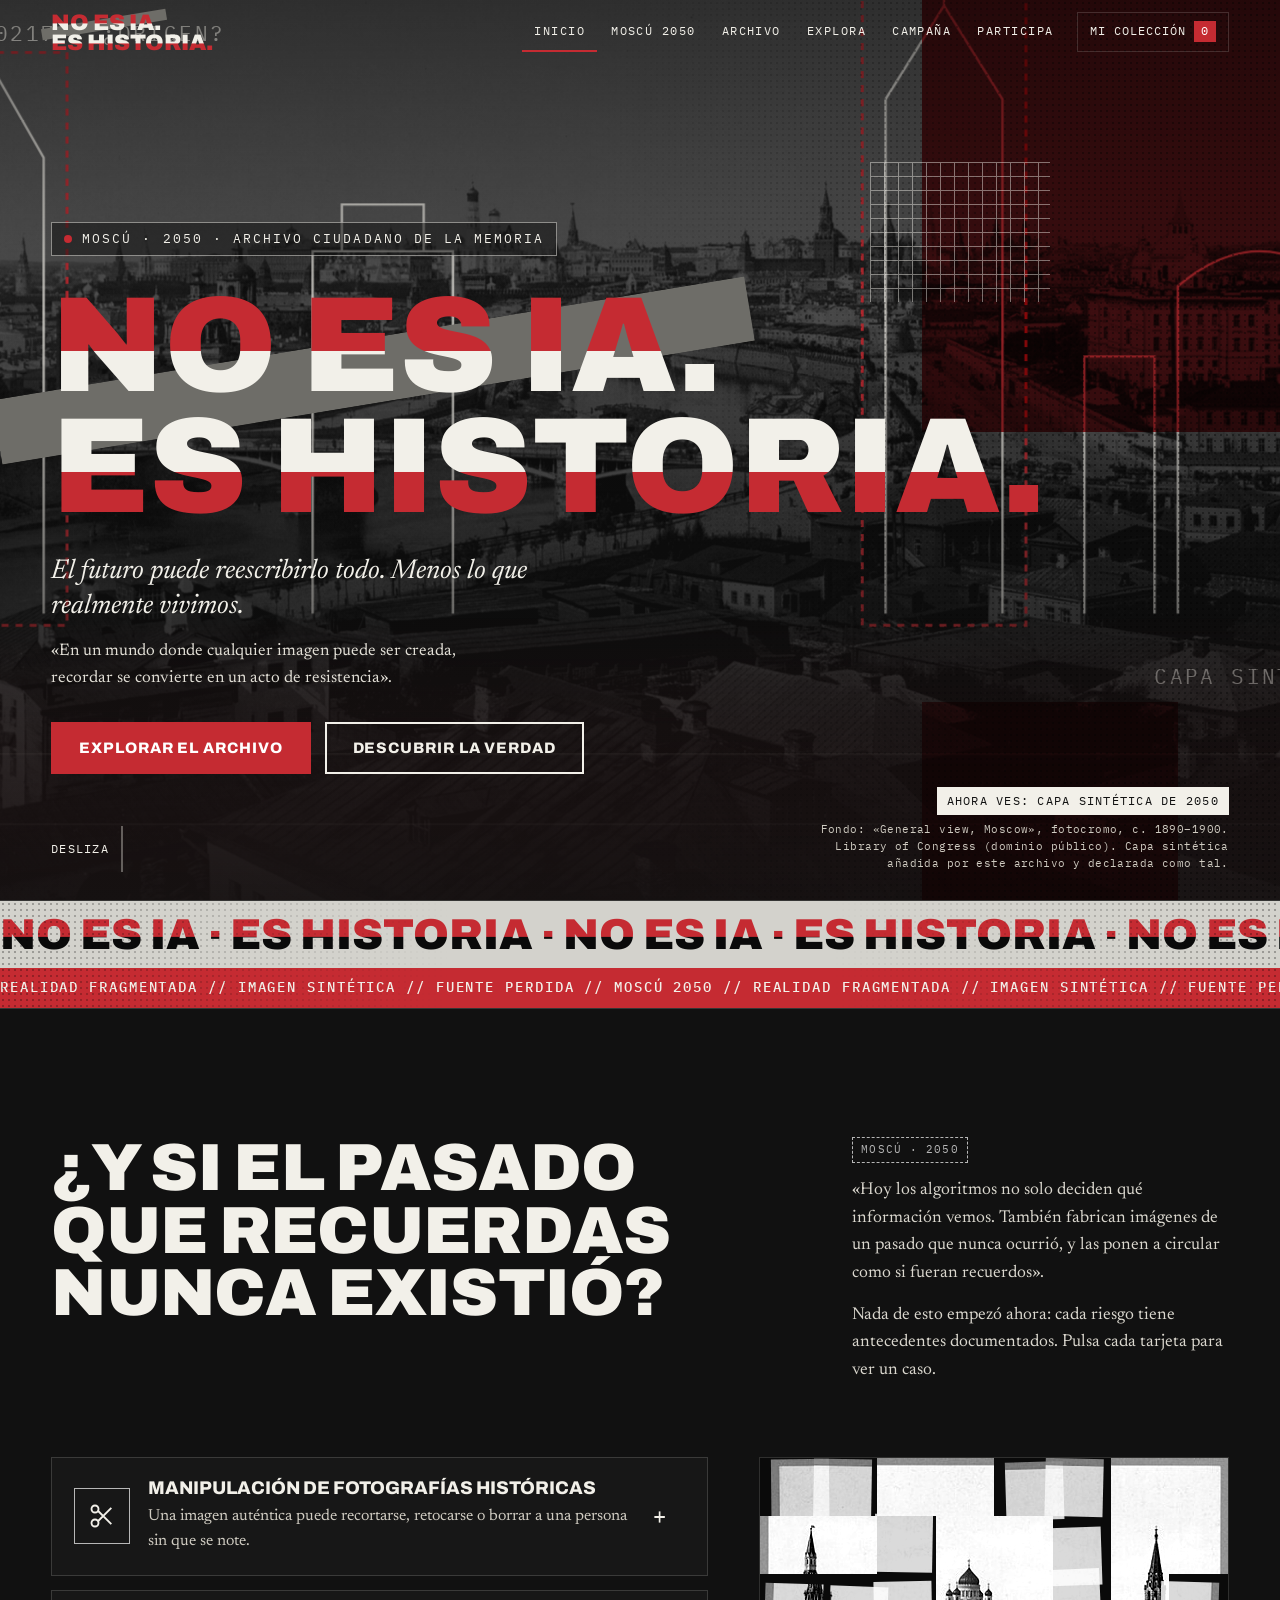
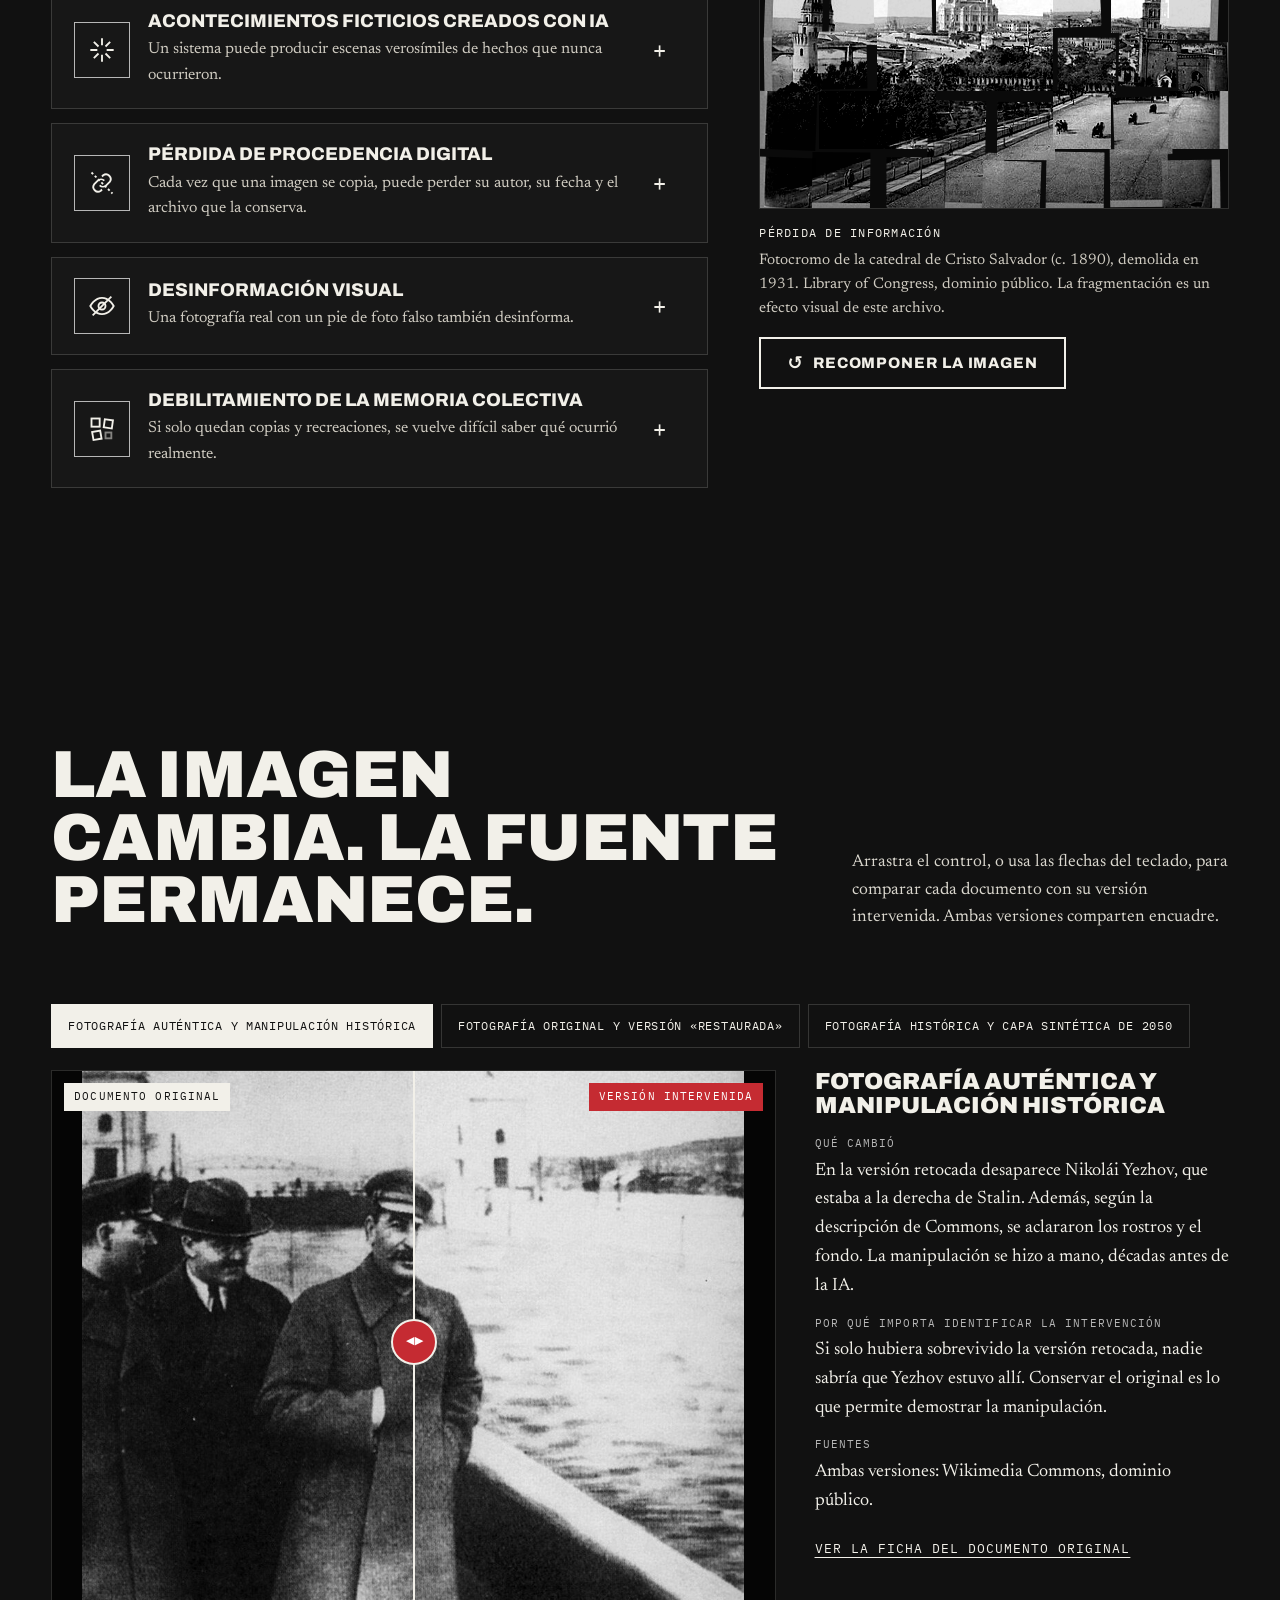
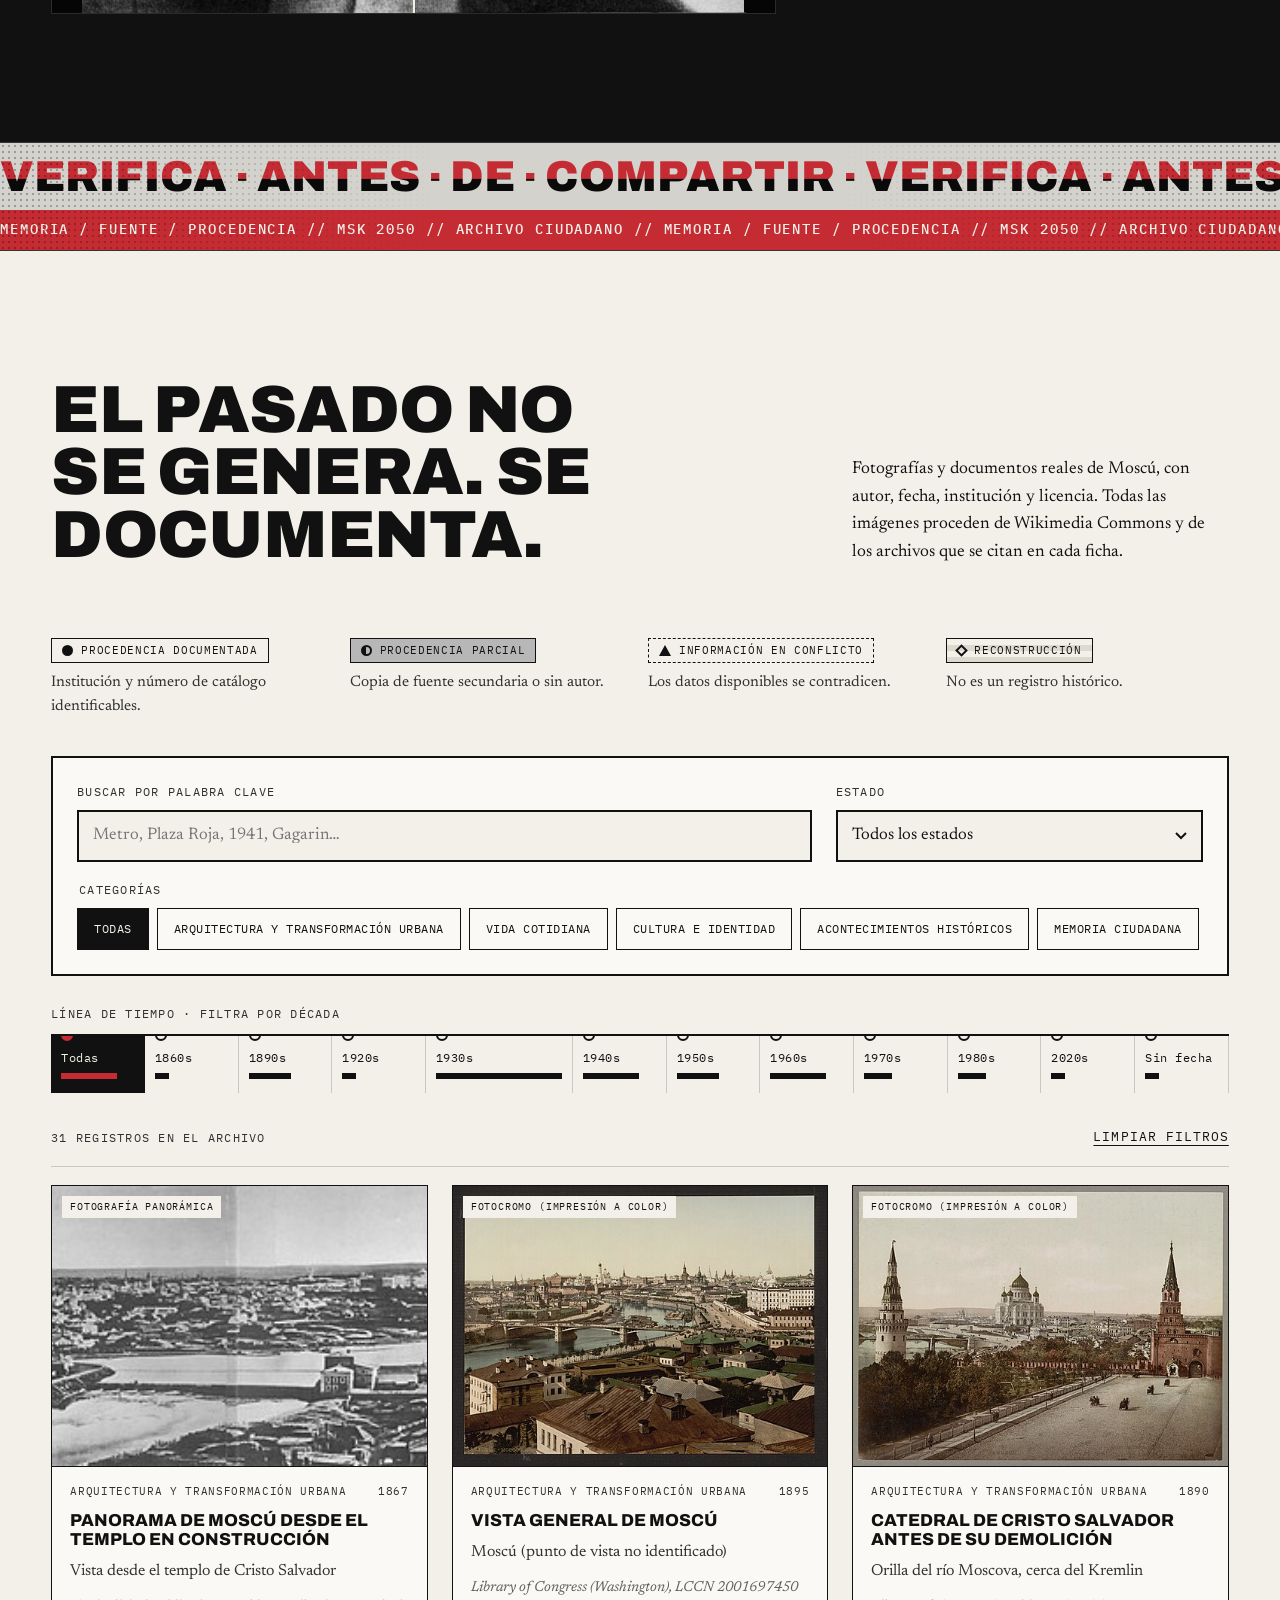
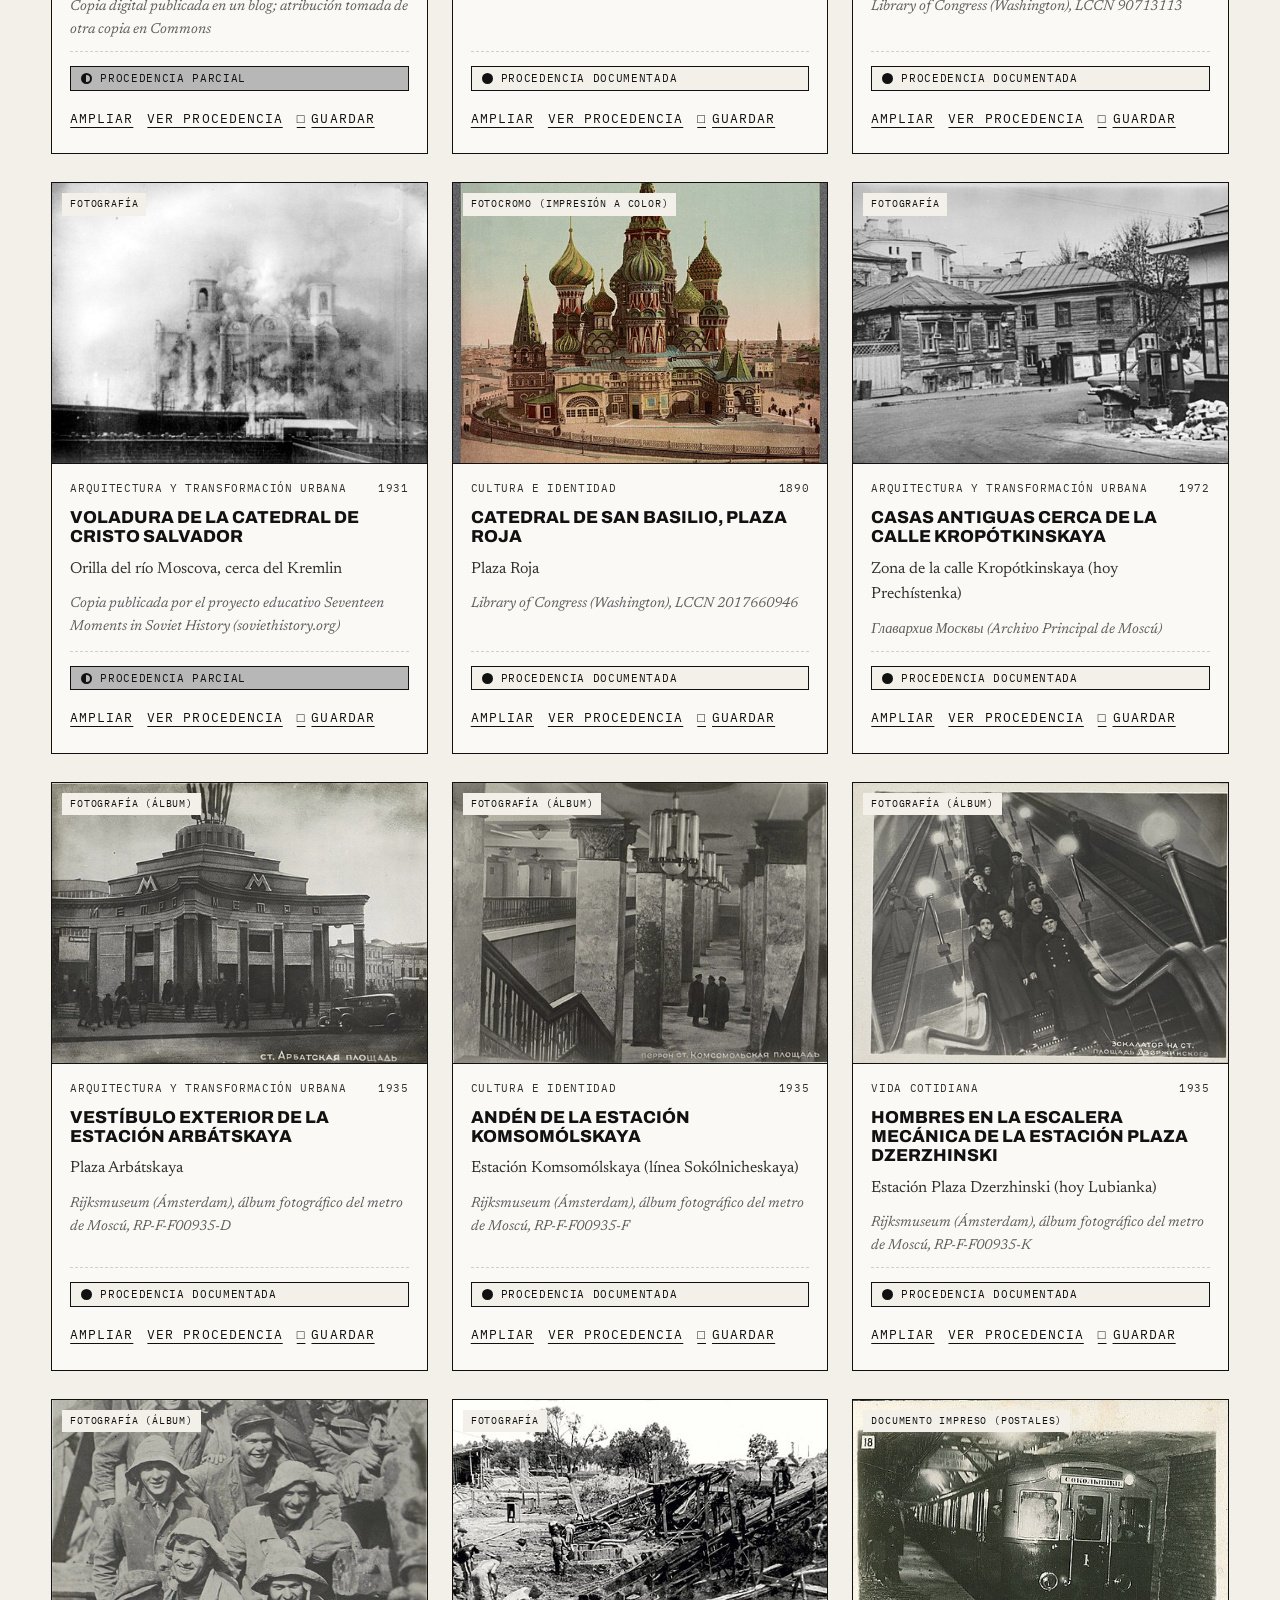
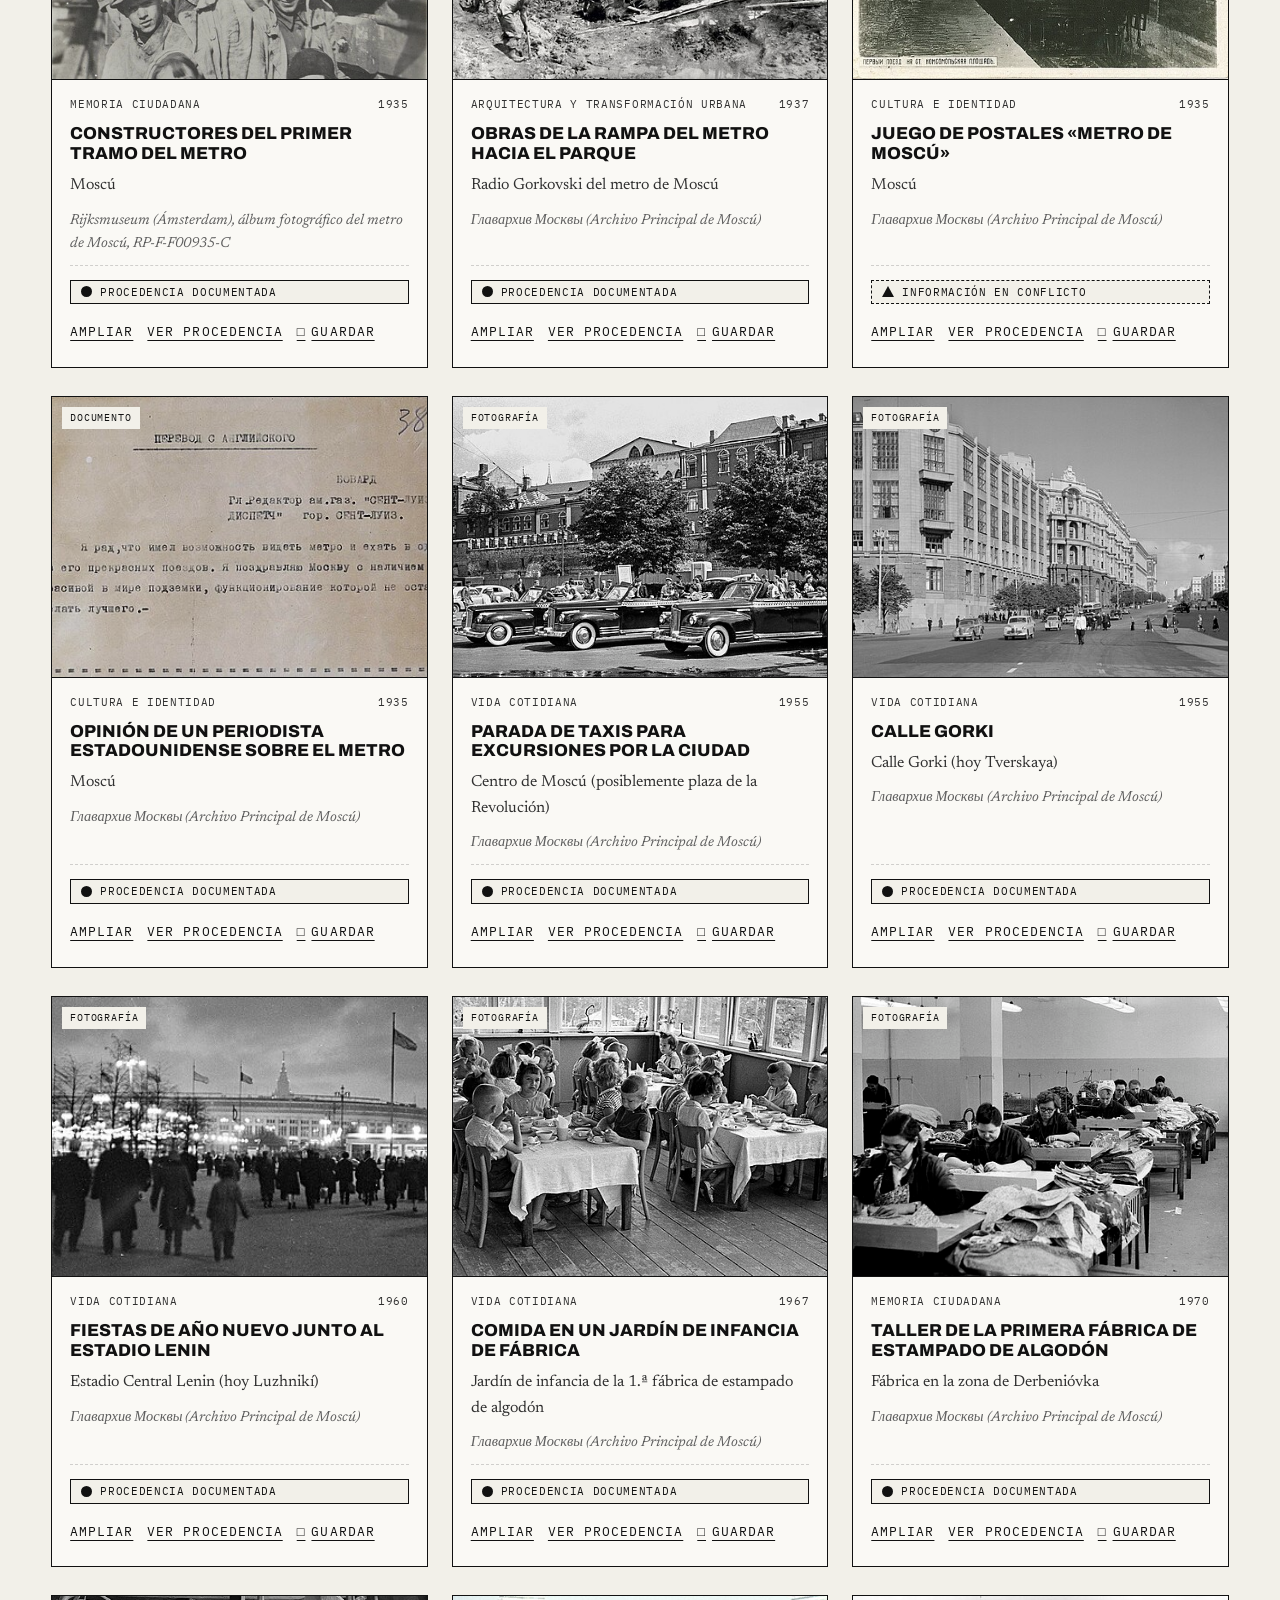
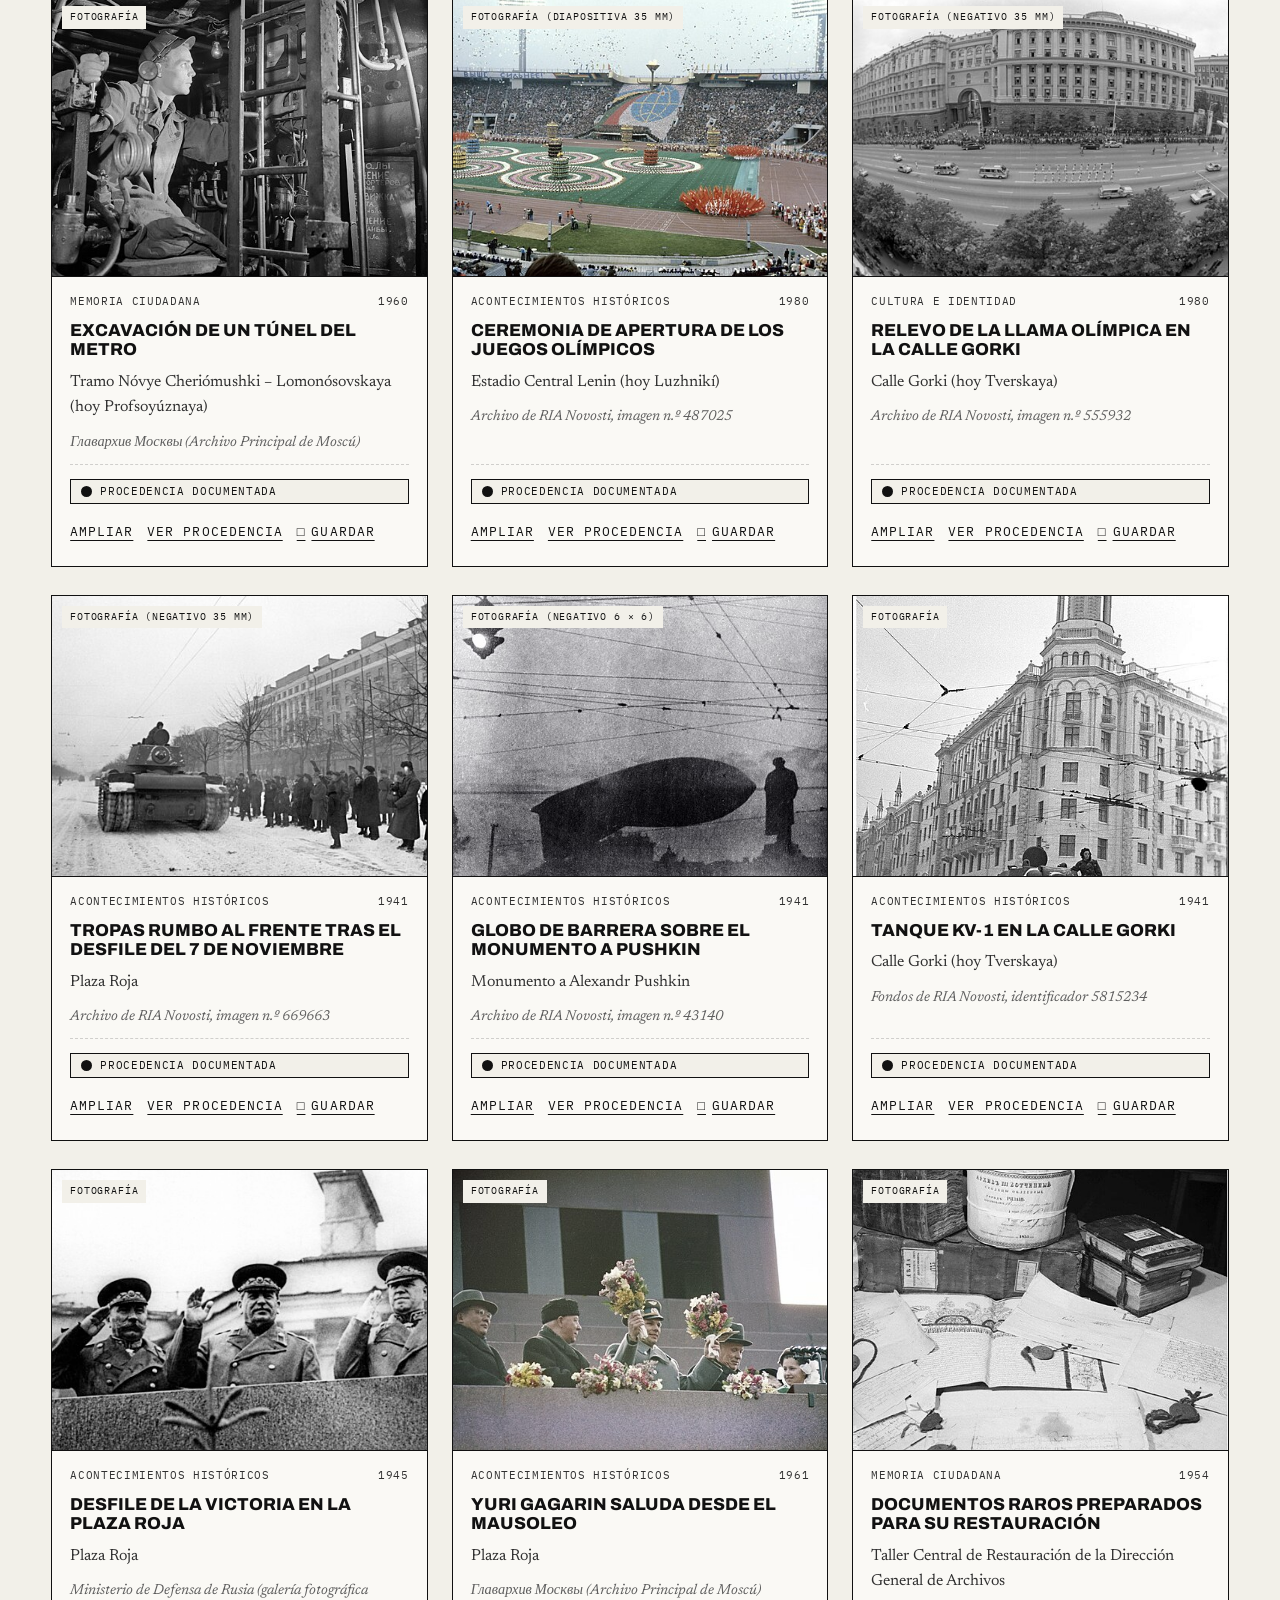
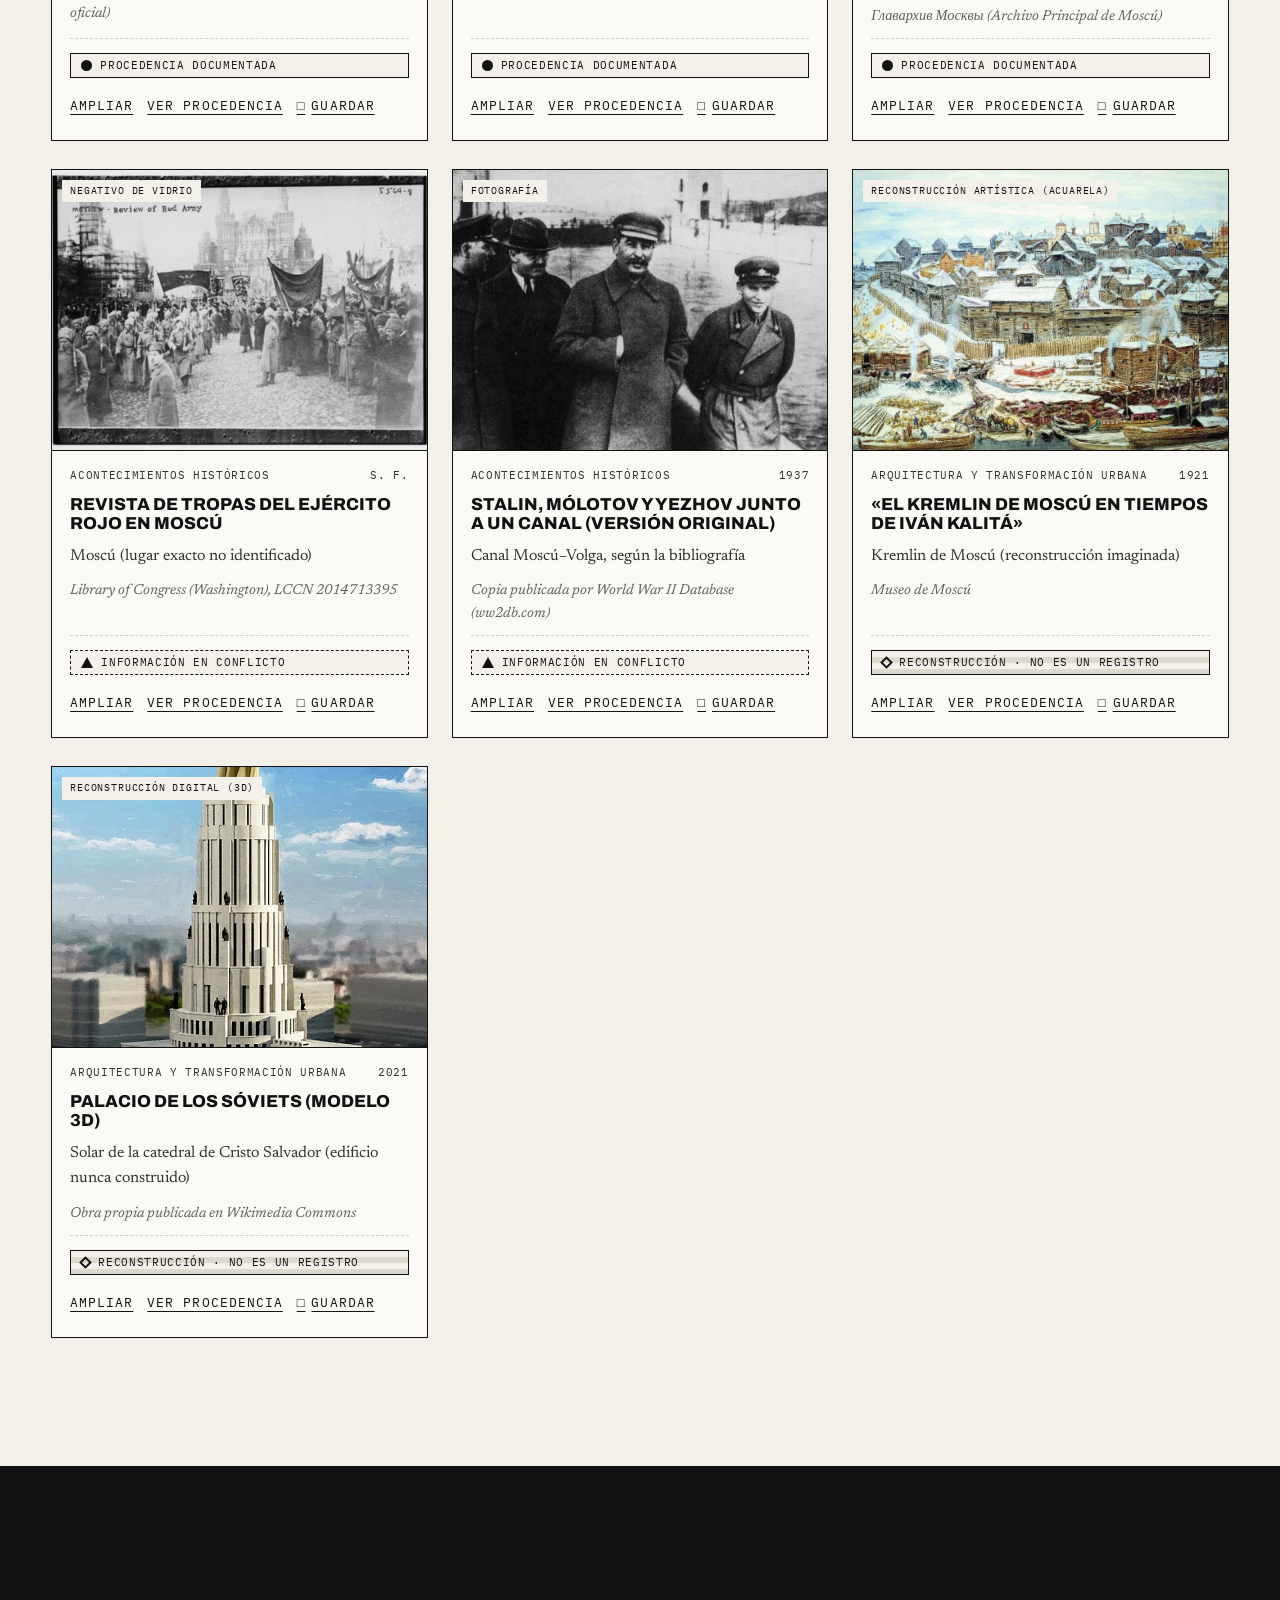
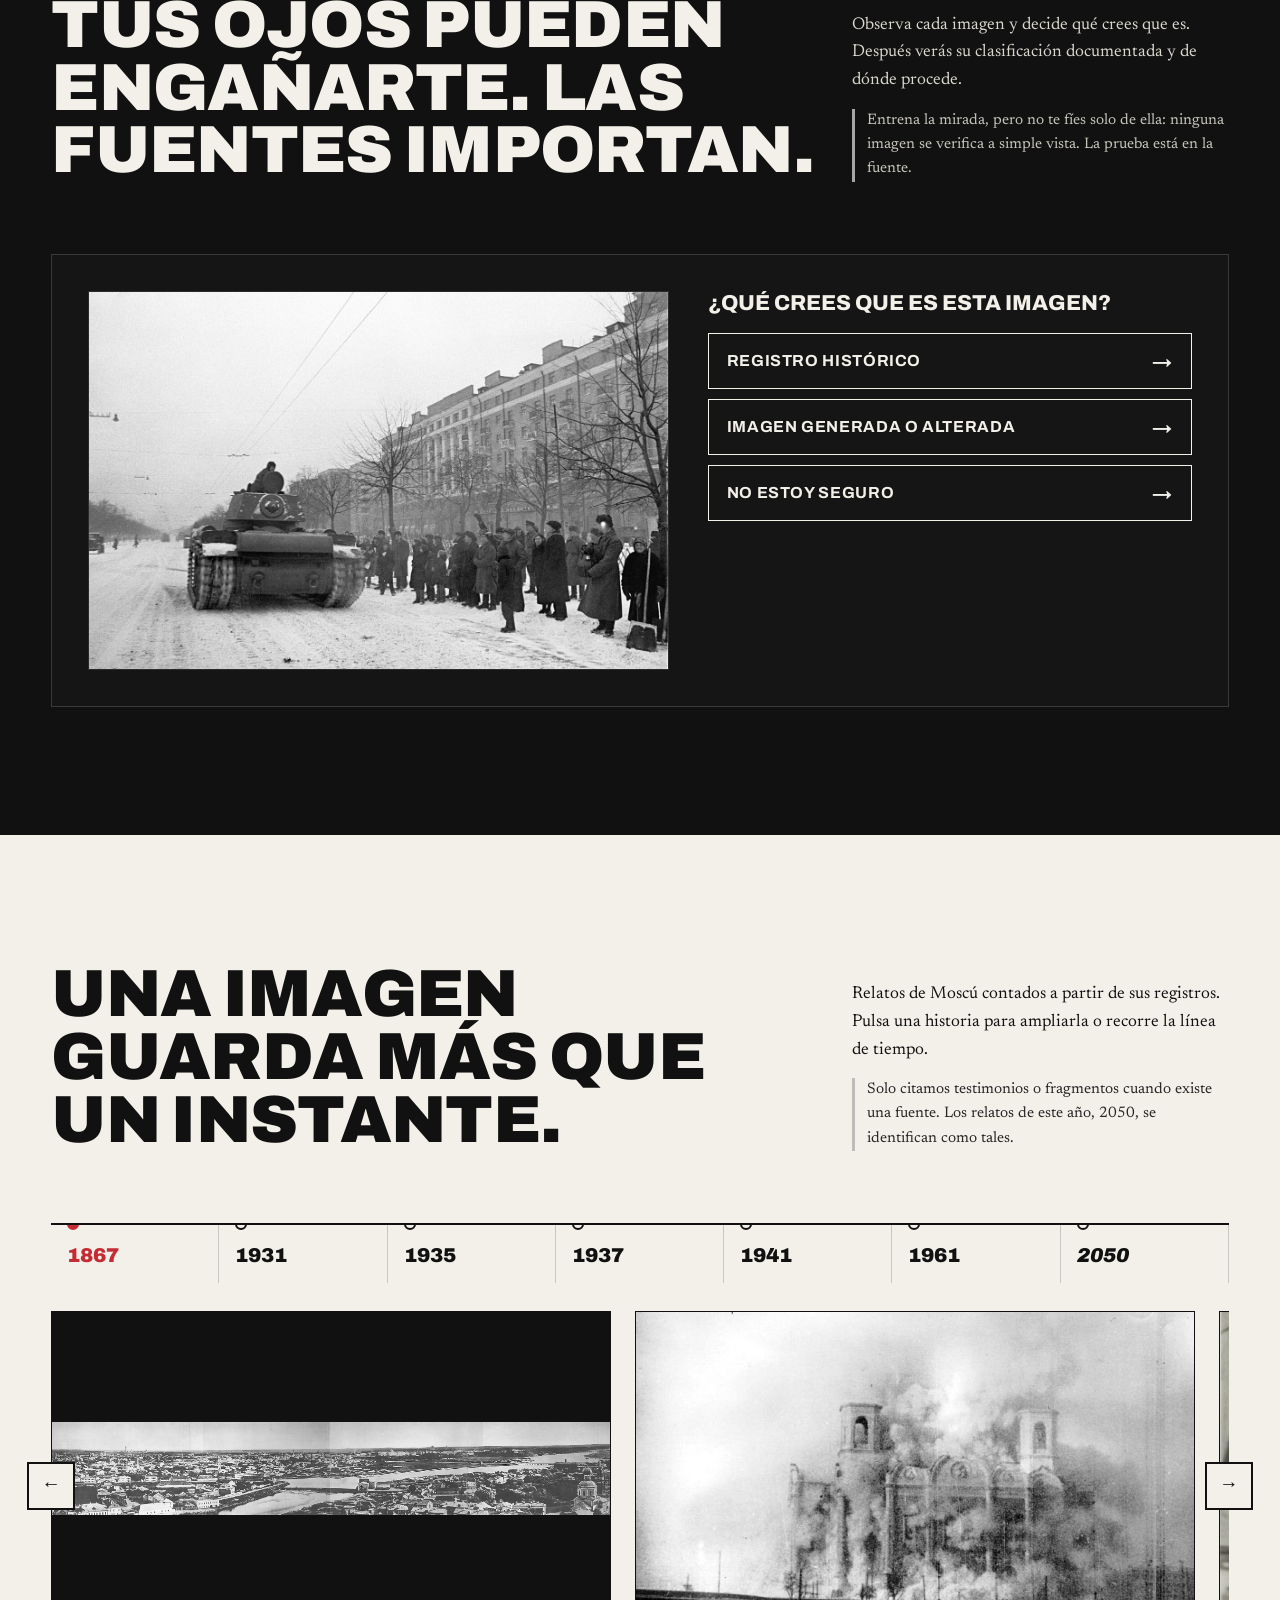
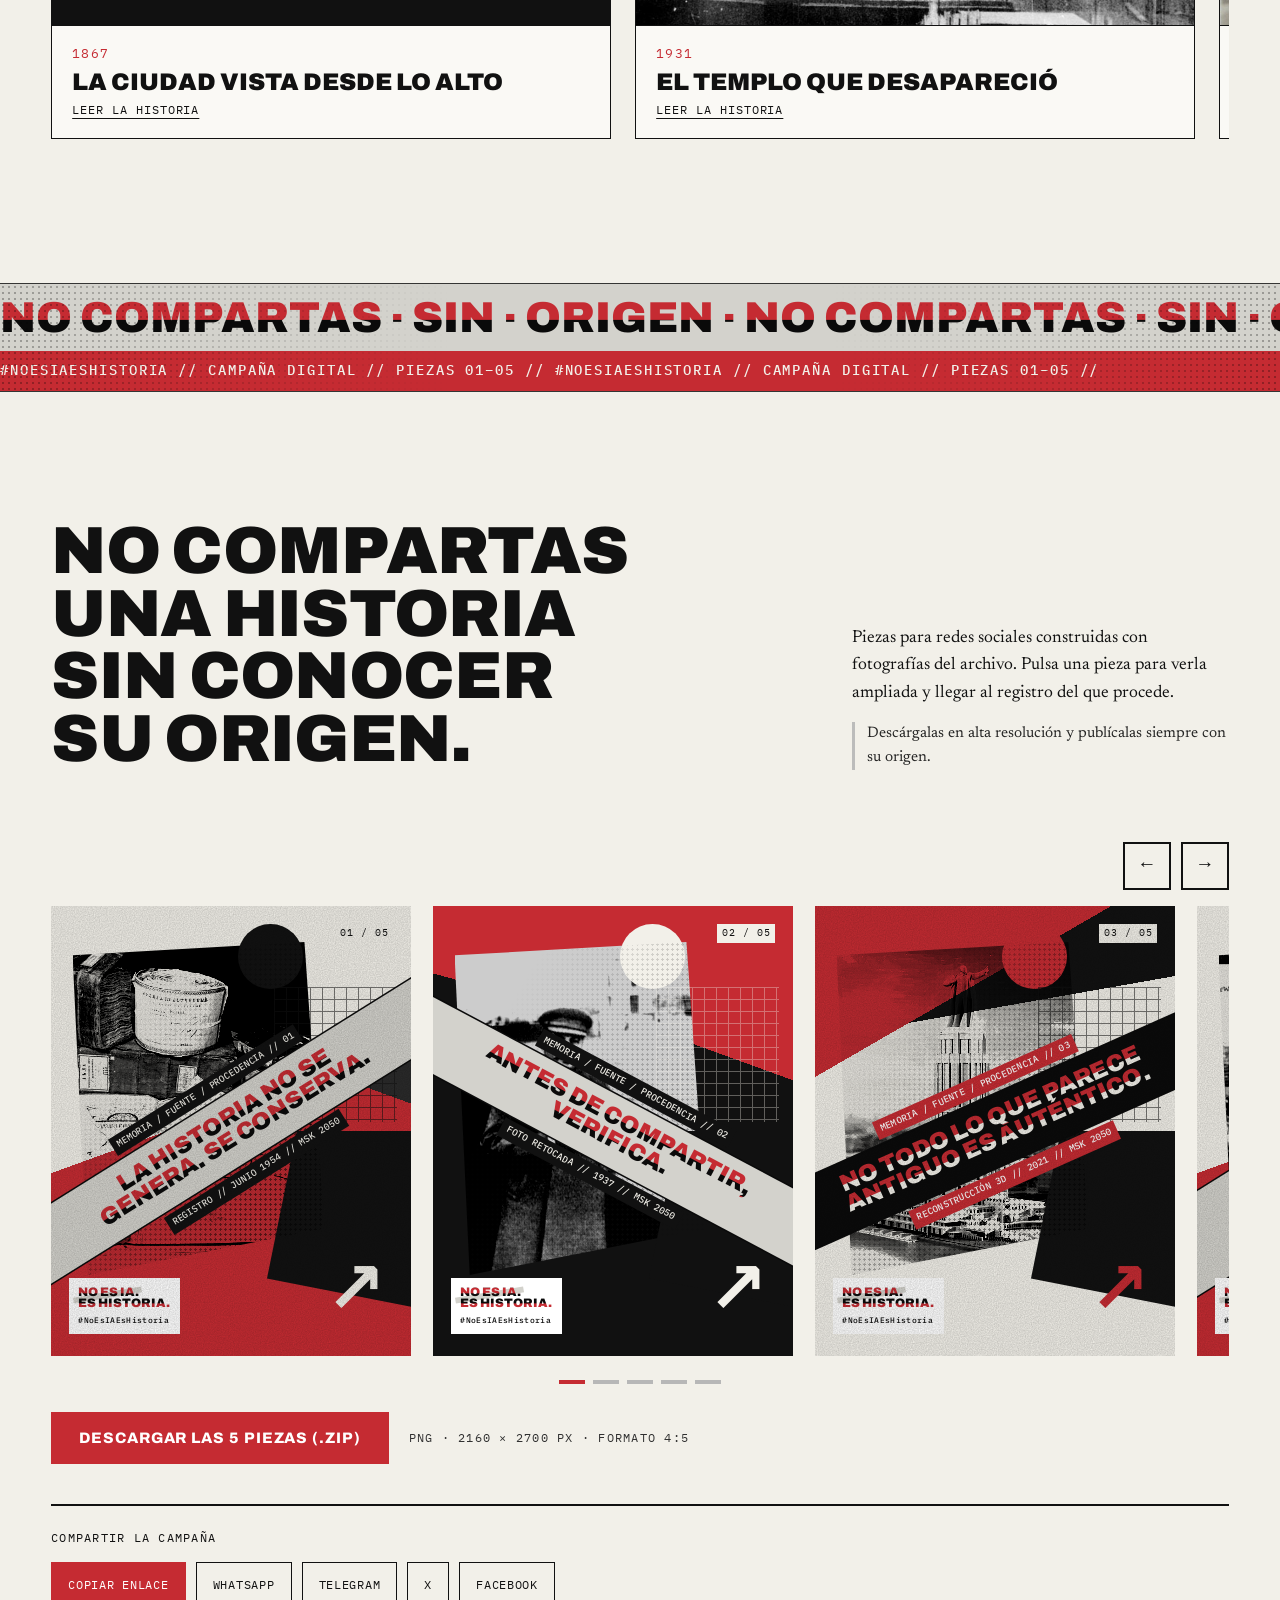
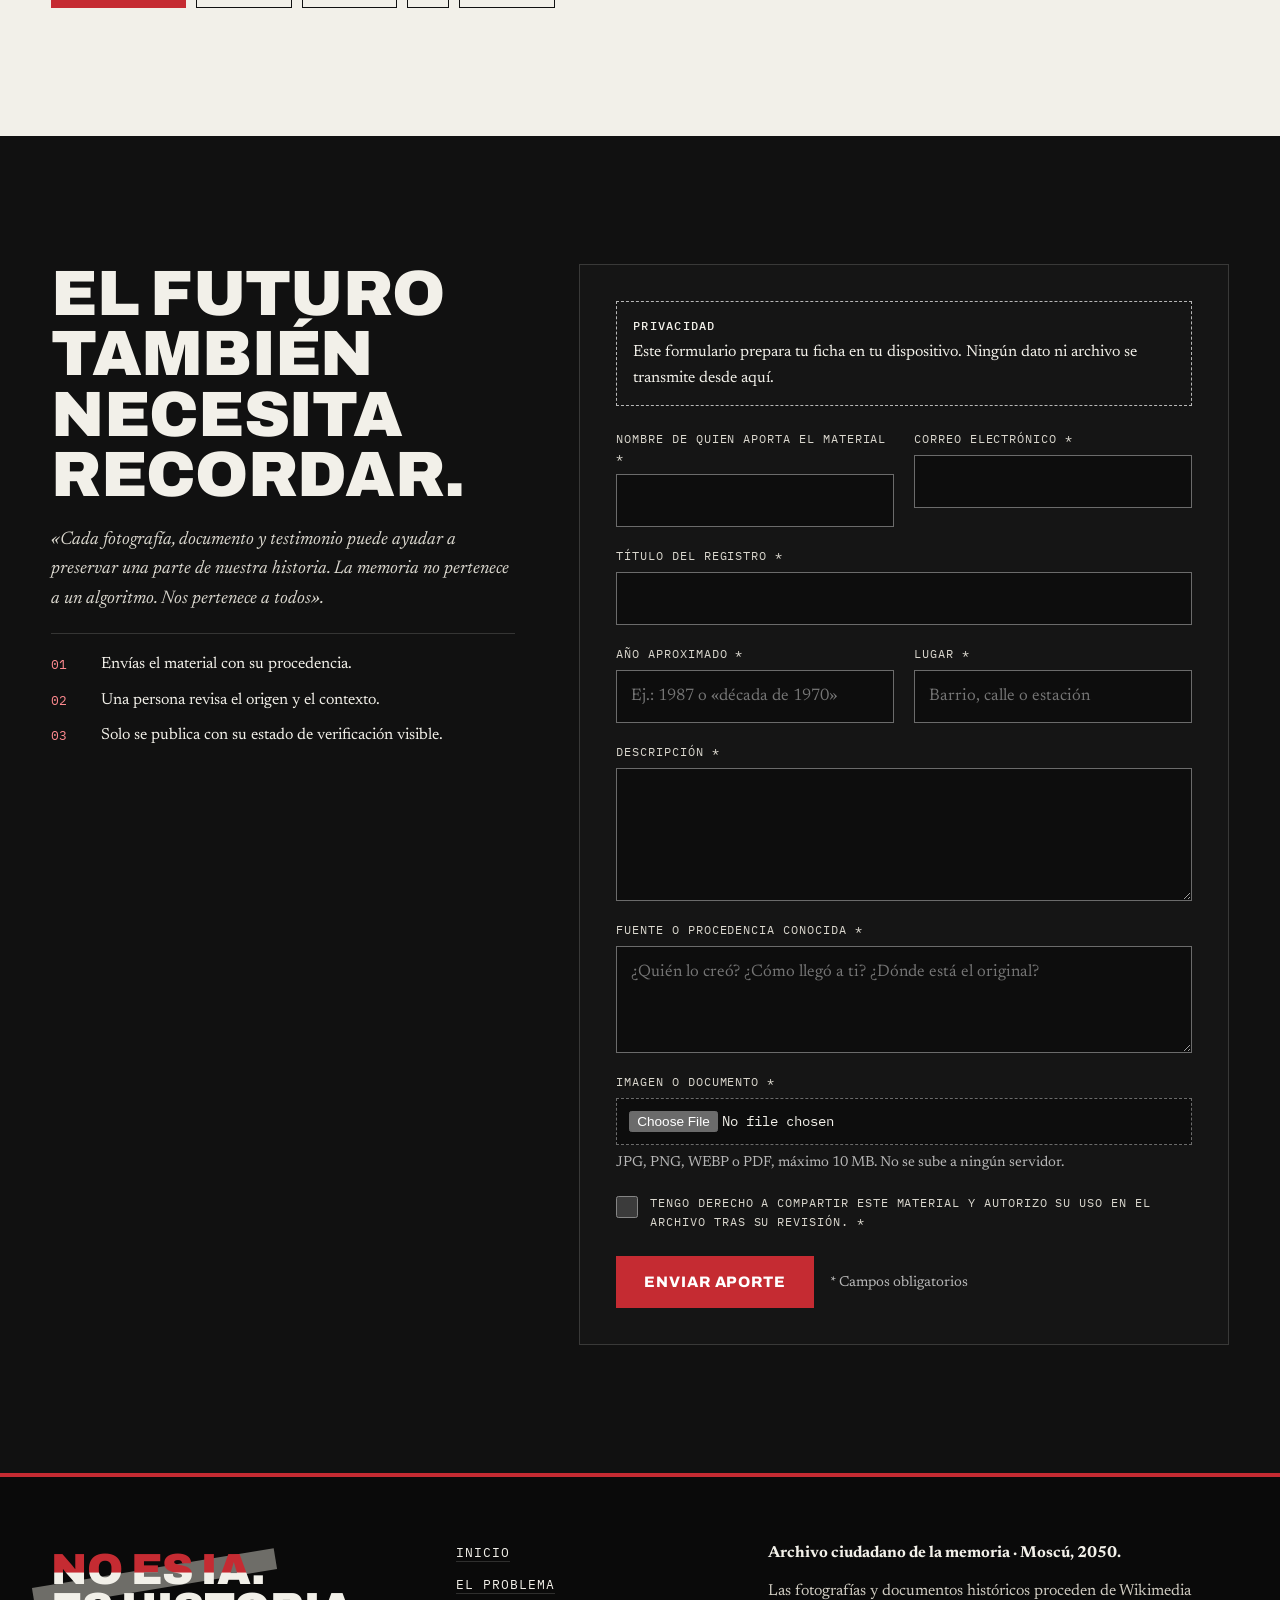
==== commit 05b6adcd: "Portada sin líneas de perspectiva; versión 20501118e" ====
--- a/moscu-2050/index.html
+++ b/moscu-2050/index.html
@@ -16,7 +16,7 @@
   <link rel="preconnect" href="https://fonts.gstatic.com" crossorigin>
   <link href="https://fonts.googleapis.com/css2?family=Archivo:wdth,wght@62..125,400..900&family=IBM+Plex+Mono:wght@400;500&family=Newsreader:ital,opsz,wght@0,6..72,400..600;1,6..72,400&display=swap" rel="stylesheet">
   <link rel="preload" as="image" href="img/archivo/vista-general-1890.jpg">
-  <link rel="stylesheet" href="css/styles.css?v=20501118d">
+  <link rel="stylesheet" href="css/styles.css?v=20501118e">
 </head>
 <body>
   <a class="skip" href="#contenido">Saltar al contenido</a>
@@ -68,7 +68,6 @@
             <rect width="1600" height="1000" fill="#111" opacity=".55"/>
             <g stroke="#F2F0E9" stroke-opacity=".22" fill="none">
               <path d="M0 760 H1600 M0 820 H1600 M0 900 H1600 M0 1000 H1600"/>
-              <path d="M800 640 L-400 1000 M800 640 L0 1000 M800 640 L400 1000 M800 640 L800 1000 M800 640 L1200 1000 M800 640 L1600 1000 M800 640 L2000 1000"/>
             </g>
             <g stroke="#F2F0E9" stroke-width="2" fill="none" stroke-opacity=".85">
               <path d="M210 640 V250 L250 180 L290 250 V640"/>
@@ -475,22 +474,22 @@
   <script type="importmap">
   {
     "imports": {
-      "./js/utils.js": "./js/utils.js?v=20501118d",
-      "./js/data/registros.js": "./js/data/registros.js?v=20501118d",
-      "./js/data/contenido.js": "./js/data/contenido.js?v=20501118d",
-      "./js/modules/archivo.js": "./js/modules/archivo.js?v=20501118d",
-      "./js/modules/campana.js": "./js/modules/campana.js?v=20501118d",
-      "./js/modules/coleccion.js": "./js/modules/coleccion.js?v=20501118d",
-      "./js/modules/comparador.js": "./js/modules/comparador.js?v=20501118d",
-      "./js/modules/hero.js": "./js/modules/hero.js?v=20501118d",
-      "./js/modules/historias.js": "./js/modules/historias.js?v=20501118d",
-      "./js/modules/nav.js": "./js/modules/nav.js?v=20501118d",
-      "./js/modules/participa.js": "./js/modules/participa.js?v=20501118d",
-      "./js/modules/problema.js": "./js/modules/problema.js?v=20501118d",
-      "./js/modules/quiz.js": "./js/modules/quiz.js?v=20501118d"
+      "./js/utils.js": "./js/utils.js?v=20501118e",
+      "./js/data/registros.js": "./js/data/registros.js?v=20501118e",
+      "./js/data/contenido.js": "./js/data/contenido.js?v=20501118e",
+      "./js/modules/archivo.js": "./js/modules/archivo.js?v=20501118e",
+      "./js/modules/campana.js": "./js/modules/campana.js?v=20501118e",
+      "./js/modules/coleccion.js": "./js/modules/coleccion.js?v=20501118e",
+      "./js/modules/comparador.js": "./js/modules/comparador.js?v=20501118e",
+      "./js/modules/hero.js": "./js/modules/hero.js?v=20501118e",
+      "./js/modules/historias.js": "./js/modules/historias.js?v=20501118e",
+      "./js/modules/nav.js": "./js/modules/nav.js?v=20501118e",
+      "./js/modules/participa.js": "./js/modules/participa.js?v=20501118e",
+      "./js/modules/problema.js": "./js/modules/problema.js?v=20501118e",
+      "./js/modules/quiz.js": "./js/modules/quiz.js?v=20501118e"
     }
   }
   </script>
-  <script type="module" src="js/main.js?v=20501118d"></script>
+  <script type="module" src="js/main.js?v=20501118e"></script>
 </body>
 </html>
--- a/moscu-2050/css/styles.css
+++ b/moscu-2050/css/styles.css
@@ -172,7 +172,7 @@
 .estado--parcial i { border-radius: 50%; background: linear-gradient(90deg, currentColor 50%, transparent 50%); }
 .estado--conflicto { border-style: dashed; }
 .estado--conflicto i { border: 0; width: 0; height: 0; border-left: 6px solid transparent; border-right: 6px solid transparent; border-bottom: 11px solid currentColor; }
-.estado--reconstruccion { background: repeating-linear-gradient(135deg, var(--hueso) 0 6px, #DCD9CF 6px 12px); }
+.estado--reconstruccion { background: repeating-linear-gradient(180deg, var(--hueso) 0 6px, #DCD9CF 6px 12px); }
 .estado--reconstruccion i { transform: rotate(45deg); width: 9px; height: 9px; }
 
 .reveal { opacity: 0; transform: translateY(28px); transition: opacity .8s ease, transform .8s cubic-bezier(.2, .7, .2, 1); }
@@ -244,12 +244,13 @@
 /* Collage de portada: bloques rojos recortados, trama de semitono y rejilla */
 .hero__collage { position: absolute; inset: 0; pointer-events: none; opacity: calc(1 - var(--p) * .7); }
 .hero__collage > span { position: absolute; }
-.hero__bloque--1 { right: 0; top: 0; width: 34%; height: 62%; background: var(--rojo); mix-blend-mode: multiply; clip-path: polygon(38% 0, 100% 0, 100% 100%, 0 70%); }
-.hero__bloque--2 { right: 8%; bottom: 0; width: 22%; height: 30%; background: var(--rojo); mix-blend-mode: multiply; opacity: .85; clip-path: polygon(0 30%, 100% 0, 100% 100%, 12% 100%); }
+/* Bloques rectos (sin cortes diagonales) */
+.hero__bloque--1 { right: 0; top: 0; width: 28%; height: 48%; background: var(--rojo); mix-blend-mode: multiply; }
+.hero__bloque--2 { right: 8%; bottom: 0; width: 20%; height: 22%; background: var(--rojo); mix-blend-mode: multiply; opacity: .85; }
 .hero__trama {
   inset: 0; opacity: .35; mix-blend-mode: multiply;
   background: radial-gradient(circle, #000 30%, transparent 34%) 0 0 / 6px 6px;
-  -webkit-mask-image: linear-gradient(115deg, transparent 45%, #000 85%); mask-image: linear-gradient(115deg, transparent 45%, #000 85%);
+  -webkit-mask-image: linear-gradient(90deg, transparent 45%, #000 85%); mask-image: linear-gradient(90deg, transparent 45%, #000 85%);
 }
 .hero__rejilla {
   right: 18%; top: 18%; width: 180px; height: 140px; opacity: .45;
@@ -396,7 +397,7 @@
 .tarjeta__media:hover img, .tarjeta__media:focus-visible img { transform: scale(1.05); filter: none; }
 .tarjeta.cargando .tarjeta__media::after {
   content: ""; position: absolute; inset: 0;
-  background: linear-gradient(100deg, transparent 30%, rgba(255,255,255,.55) 50%, transparent 70%) #DDDAD1;
+  background: linear-gradient(90deg, transparent 30%, rgba(255,255,255,.55) 50%, transparent 70%) #DDDAD1;
   background-size: 200% 100%; animation: brillo 1.2s linear infinite;
 }
 .tarjeta.cargando img { opacity: 0; }
@@ -528,14 +529,14 @@
   box-shadow: 0 0 0 8px rgba(17, 17, 17, .45), 0 14px 40px rgba(0, 0, 0, .55);
   opacity: 0; transform: translate(-50%, -50%) scale(1.8);
 }
-/* Golpe de sello de archivo: cae desde grande y queda inclinado como la barra del logo */
+/* Golpe de sello de archivo: cae desde grande y queda recto */
 .quiz__sello.visible { animation: sello .38s cubic-bezier(.3, 0, .2, 1) forwards; }
 @keyframes sello {
-  0%   { opacity: 0; transform: translate(-50%, -50%) scale(1.8) rotate(0deg); }
-  70%  { opacity: 1; transform: translate(-50%, -50%) scale(.94) rotate(-9.36deg); }
-  100% { opacity: 1; transform: translate(-50%, -50%) scale(1) rotate(-9.36deg); }
-}
-@media (prefers-reduced-motion: reduce) { .quiz__sello.visible { animation: none; opacity: 1; transform: translate(-50%, -50%) rotate(-9.36deg); } }
+  0%   { opacity: 0; transform: translate(-50%, -50%) scale(1.8); }
+  70%  { opacity: 1; transform: translate(-50%, -50%) scale(.94); }
+  100% { opacity: 1; transform: translate(-50%, -50%) scale(1); }
+}
+@media (prefers-reduced-motion: reduce) { .quiz__sello.visible { animation: none; opacity: 1; transform: translate(-50%, -50%); } }
 .revelacion__breve { font-size: 1.08rem; line-height: 1.45; }
 @media (max-width: 760px) {
   .quiz__imagen img { max-height: 34vh; }
@@ -581,7 +582,7 @@
 .historias__pista { list-style: none; display: flex; gap: 24px; overflow-x: auto; scroll-snap-type: x mandatory; padding-bottom: 16px; scrollbar-width: thin; }
 .historia { flex: 0 0 min(560px, 86%); scroll-snap-align: start; border: 1.5px solid var(--carbon); background: #FAF9F5; transition: flex-basis .5s ease; }
 .historia.abierta { flex-basis: min(980px, 94%); }
-.historia.ficcion { background: repeating-linear-gradient(135deg, #FAF9F5 0 14px, #F1EEE6 14px 28px); border-style: dashed; }
+.historia.ficcion { background: repeating-linear-gradient(180deg, #FAF9F5 0 14px, #F1EEE6 14px 28px); border-style: dashed; }
 .historia__boton { width: 100%; display: block; padding: 0; background: none; border: 0; text-align: left; cursor: pointer; }
 .historia__img { aspect-ratio: 16 / 9; overflow: hidden; border-bottom: 1.5px solid var(--carbon); background: #DDDAD1; }
 .historia__img img { width: 100%; height: 100%; object-fit: cover; transition: transform .8s ease; }
@@ -649,7 +650,7 @@
   container-type: inline-size; isolation: isolate;
   background: var(--rojo); color: var(--carbon); transition: transform var(--t), box-shadow var(--t);
 }
-.pieza:hover { transform: translateY(-6px) rotate(-.6deg); box-shadow: 10px 10px 0 var(--carbon); }
+.pieza:hover { transform: translateY(-6px); box-shadow: 10px 10px 0 var(--carbon); }
 .pieza > span, .pieza > img { position: absolute; pointer-events: none; }
 .pieza__foto {
   left: 6%; top: 8%; width: 70%; height: 74%; object-fit: cover; z-index: 1;
@@ -721,16 +722,16 @@
 .pieza--d .pieza__diagonal { transform: translateY(-38%) rotate(-38deg); }
 .pieza--d::after { content: ""; position: absolute; inset: 0; z-index: 3; background: repeating-linear-gradient(0deg, transparent 0 3px, rgba(17,17,17,.16) 3px 4px); pointer-events: none; }
 
-/* Cinta collage entre secciones */
-.cinta { position: relative; height: clamp(120px, 14vw, 180px); overflow: hidden; background: var(--carbon); }
-.cinta__banda { position: absolute; left: -10%; right: -10%; white-space: nowrap; overflow: hidden; }
+/* Cintas entre secciones: dos franjas horizontales apiladas, sin inclinación */
+.cinta { position: relative; display: grid; overflow: hidden; background: var(--carbon); border-block: 1px solid var(--linea-osc); }
+.cinta__banda { position: relative; white-space: nowrap; overflow: hidden; }
 .cinta__banda span { display: inline-block; animation: cinta 40s linear infinite; }
 .cinta__banda--roja {
-  top: 22%; transform: rotate(-4deg); background: var(--gris-logo); color: var(--negro); padding: 4px 0 8px;
+  background: var(--gris-logo); color: var(--negro); padding: 10px 0 12px;
   font-family: var(--f-titular); font-weight: 900; font-stretch: 100%; font-size: clamp(1.5rem, 3.6vw, 2.7rem); line-height: 1; letter-spacing: 0;
 }
 .cinta__banda--hueso {
-  top: 62%; transform: rotate(3deg); background: var(--rojo); color: var(--hueso); padding: 8px 0;
+  background: var(--rojo); color: var(--hueso); padding: 9px 0;
   font-family: var(--f-mono); font-weight: 500; font-size: .85rem; letter-spacing: .14em;
 }
 .cinta__banda--hueso span { animation-direction: reverse; animation-duration: 55s; }
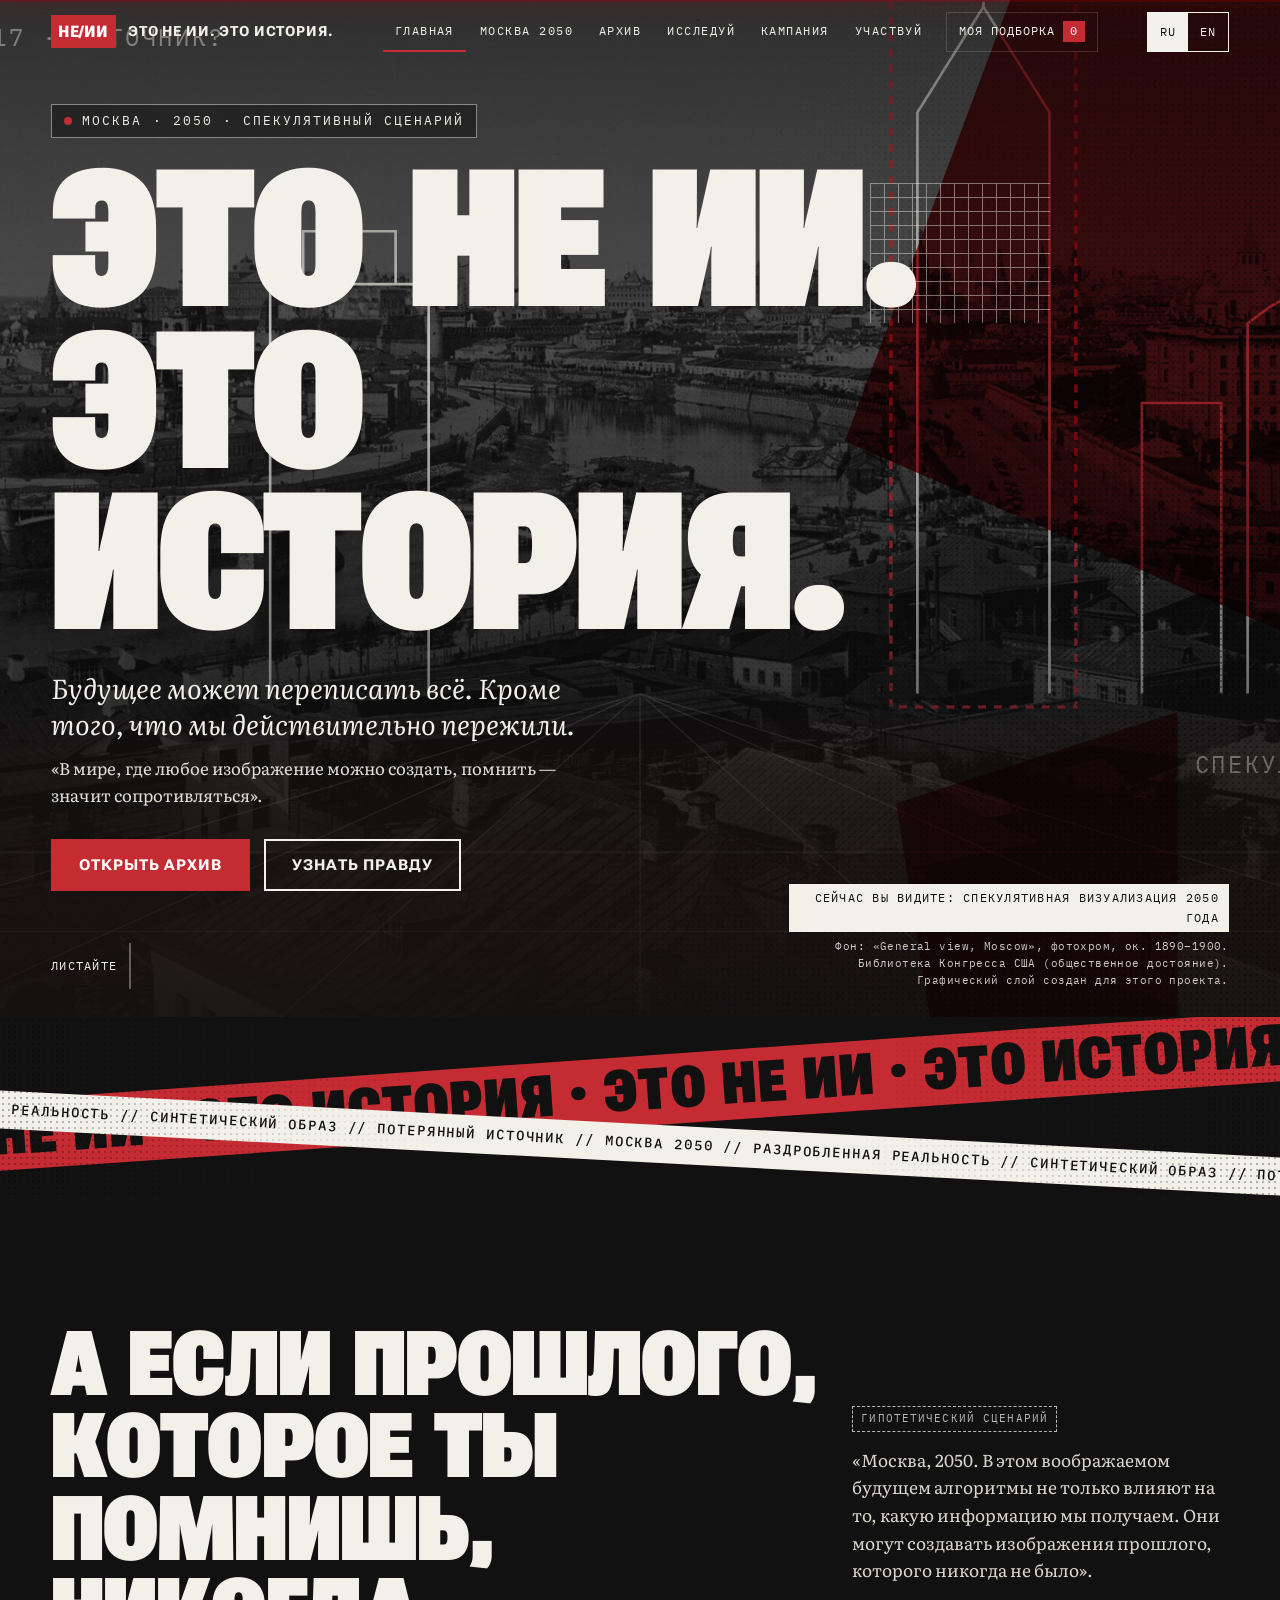
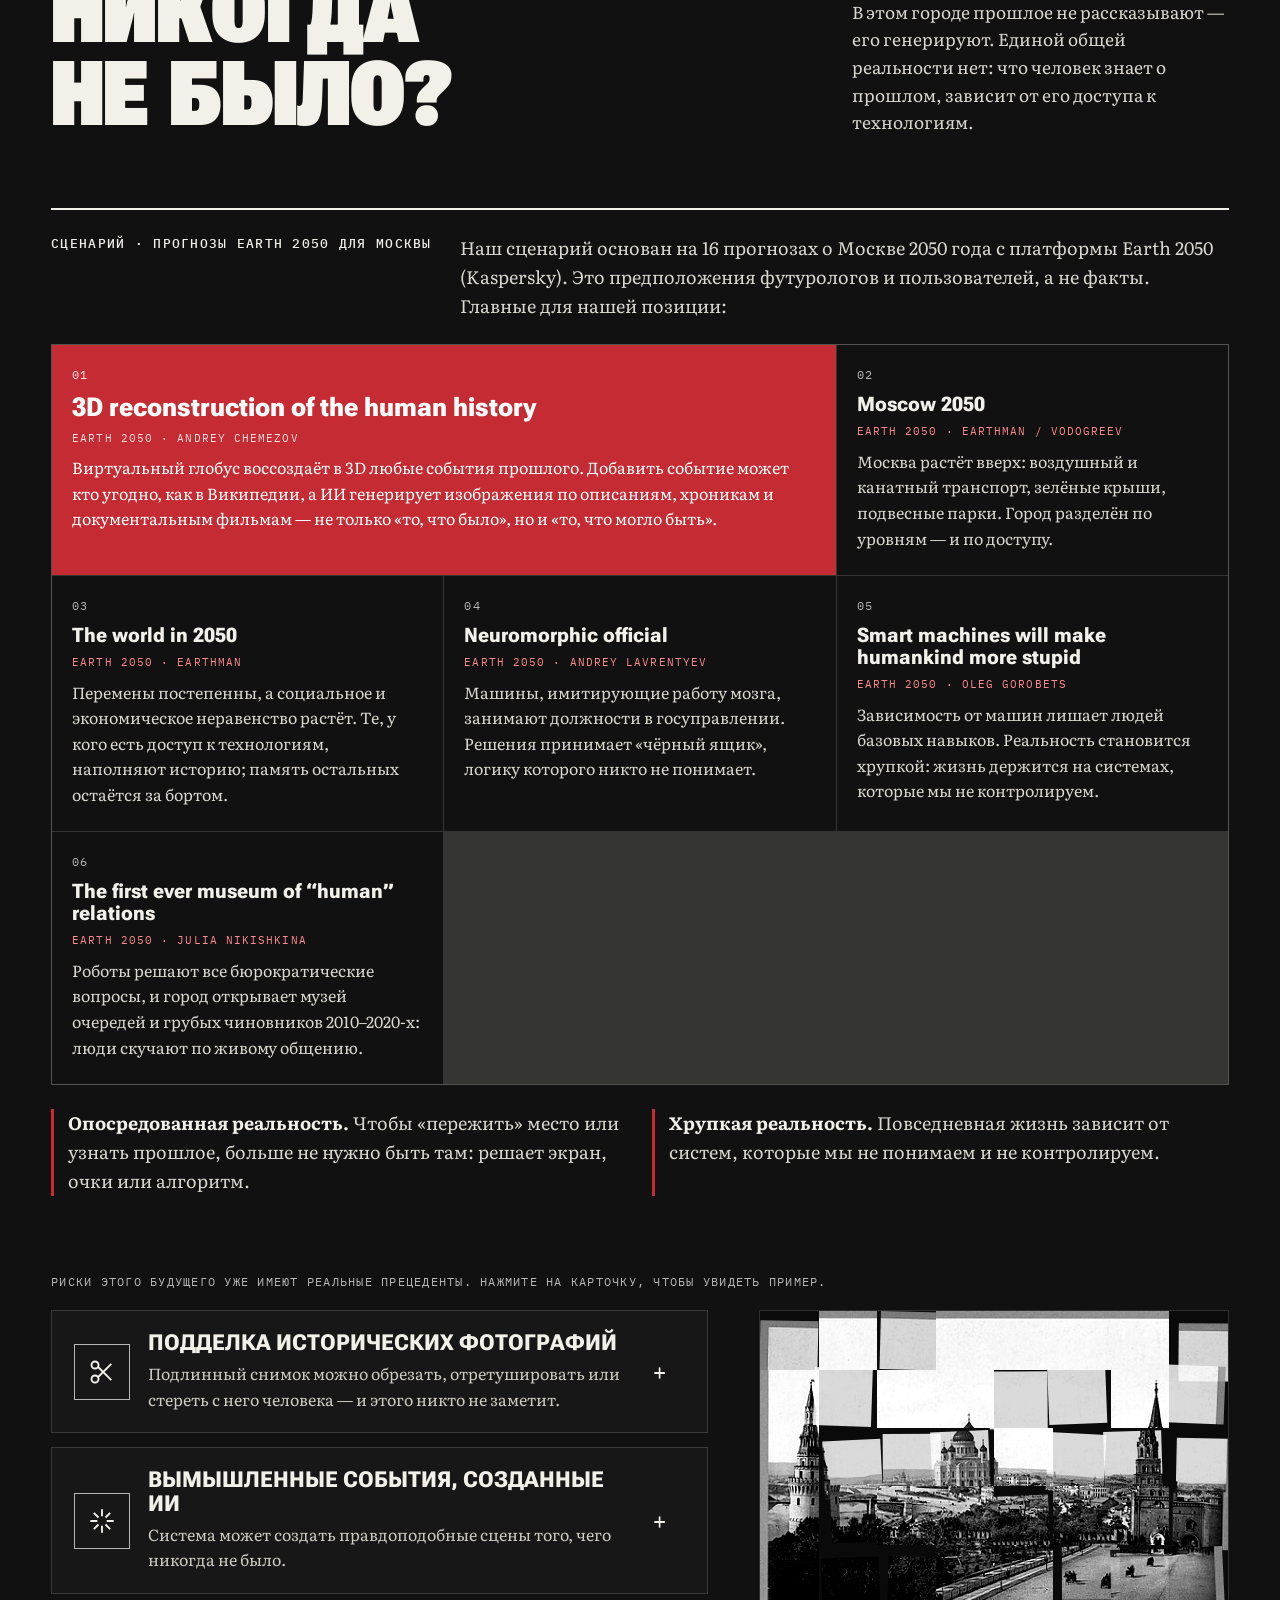
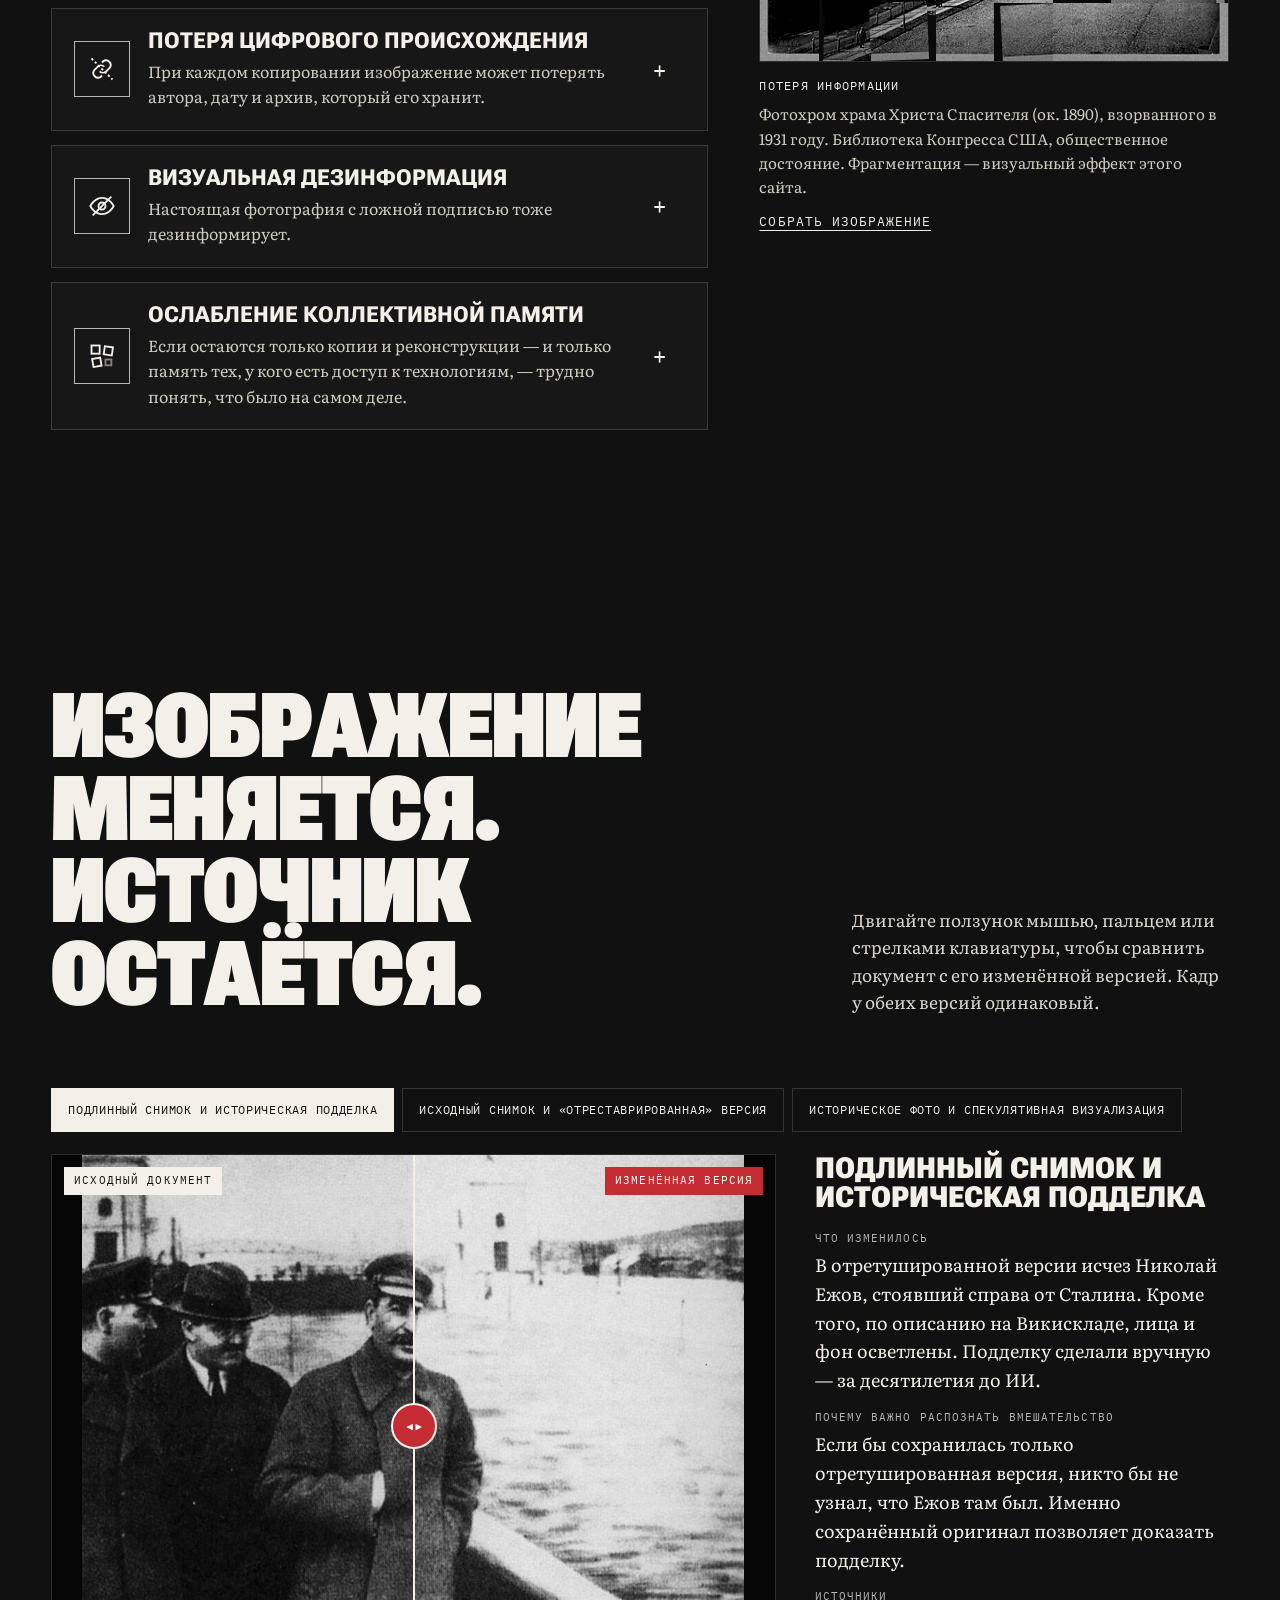
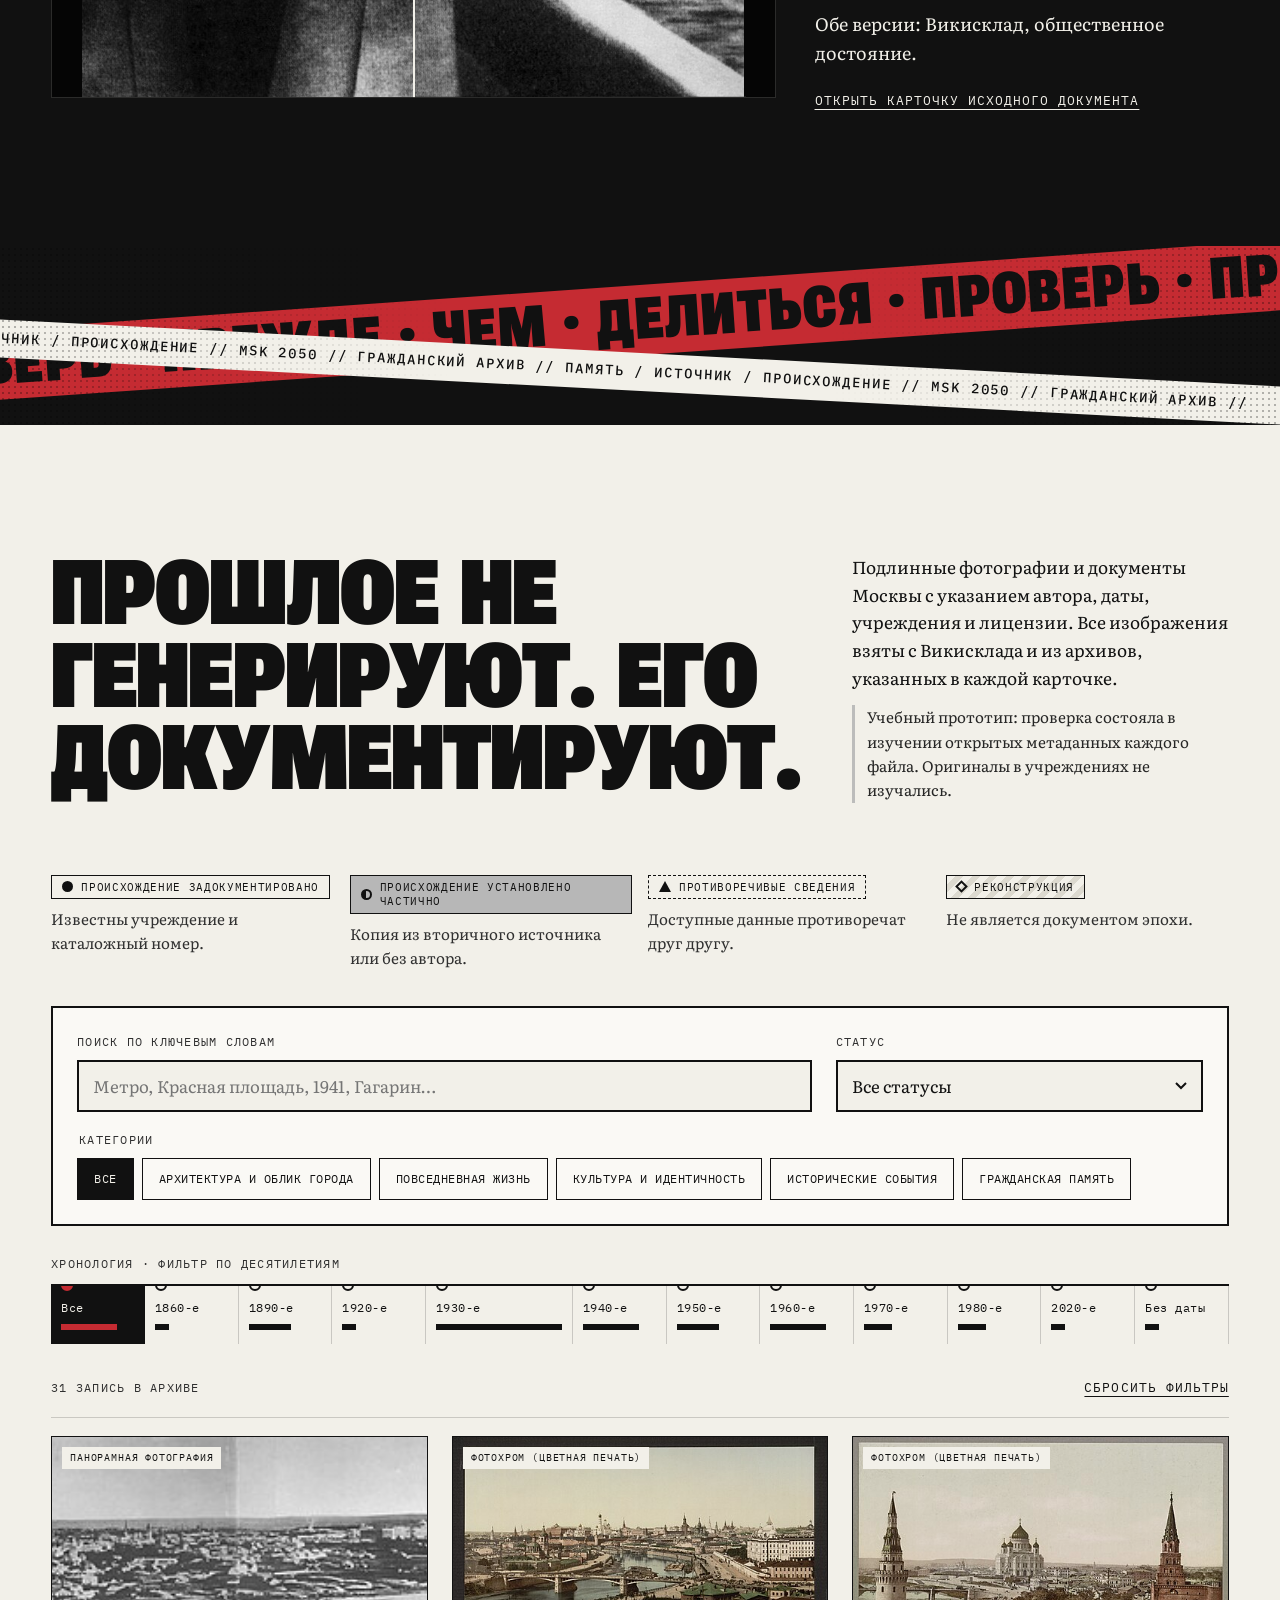
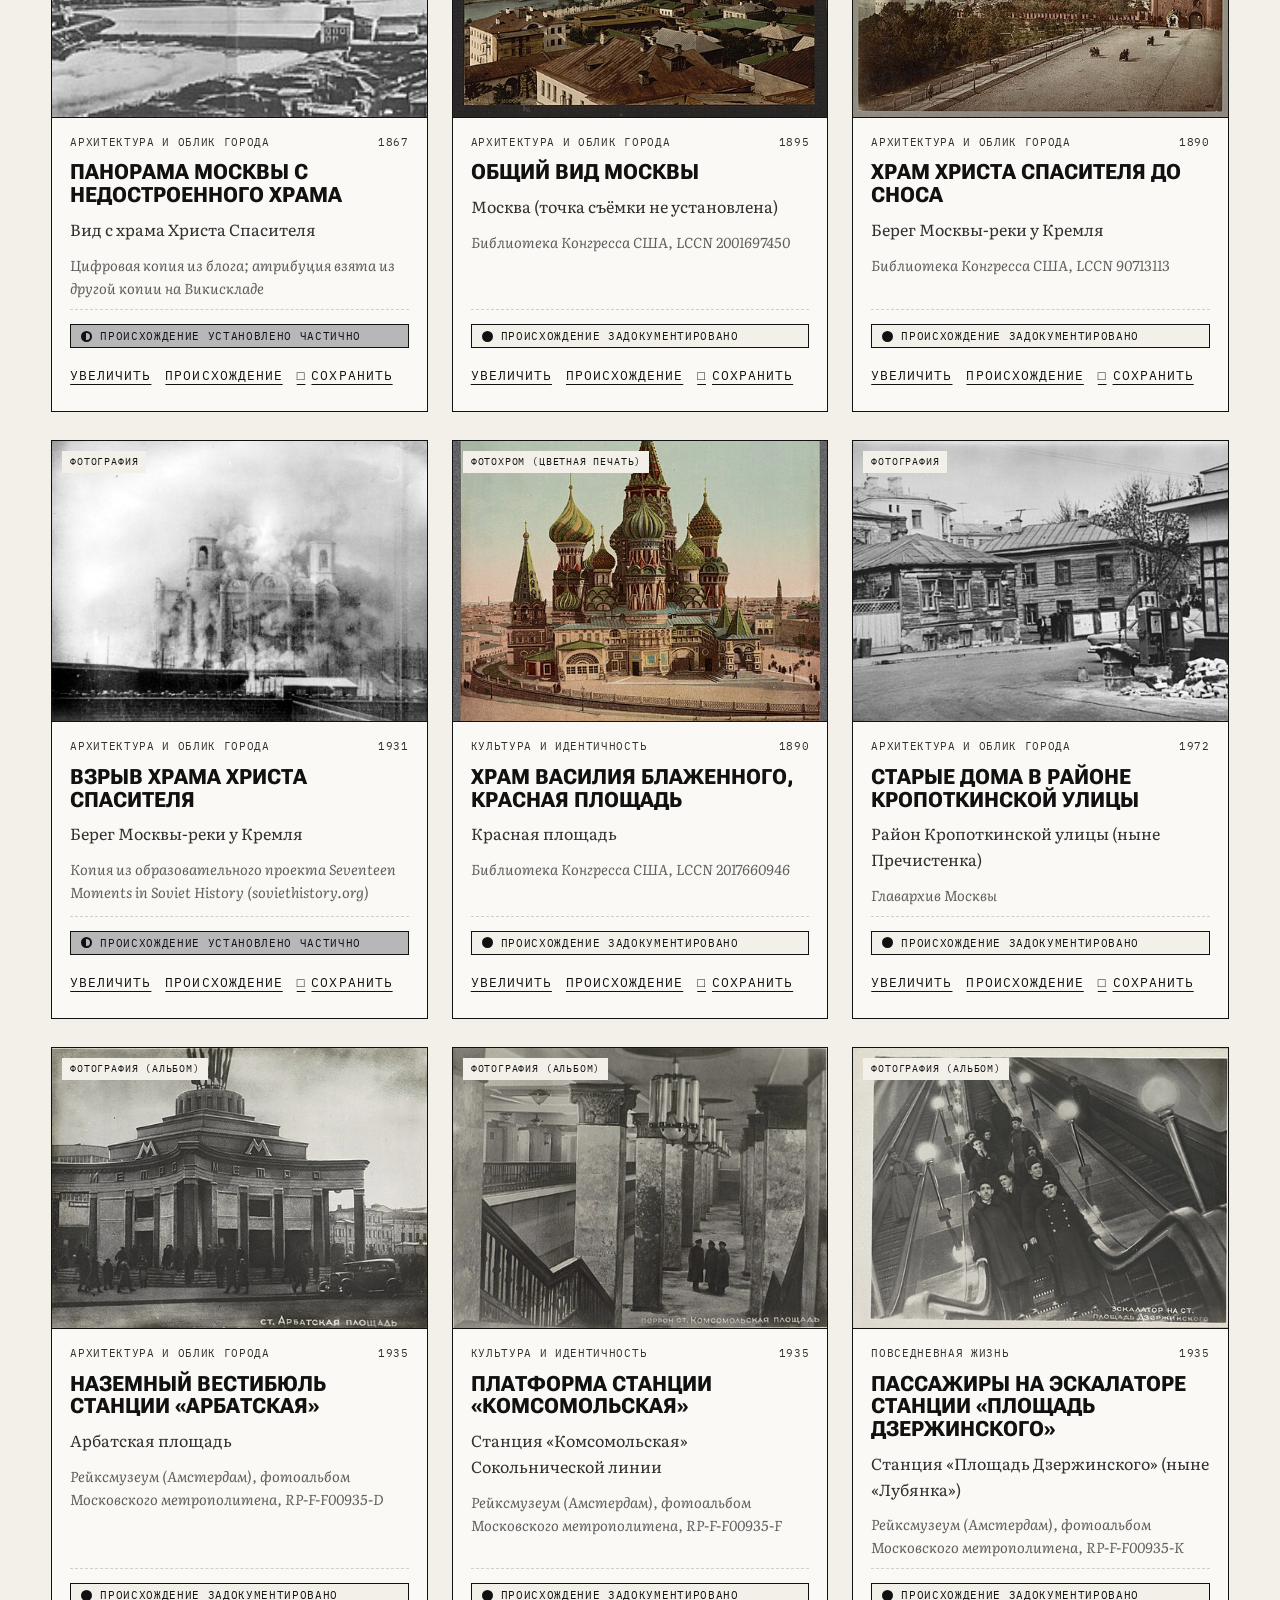
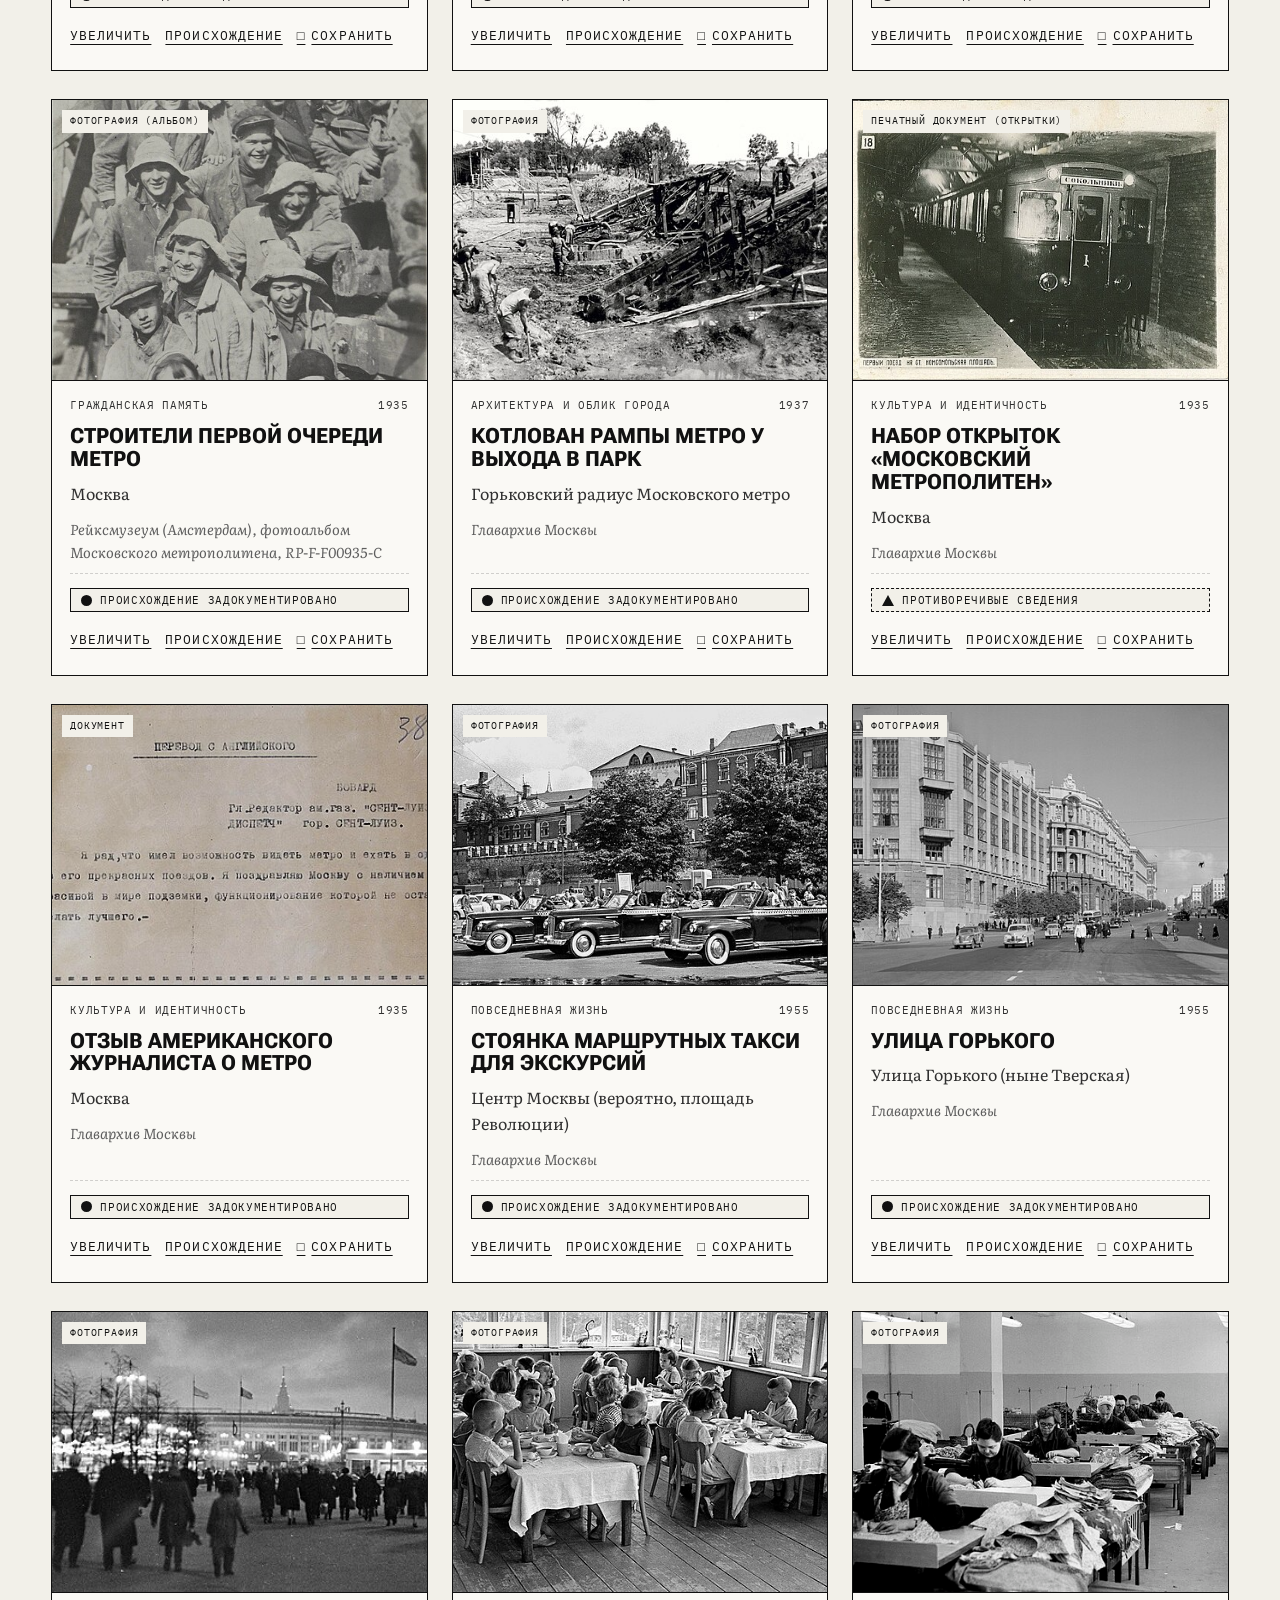
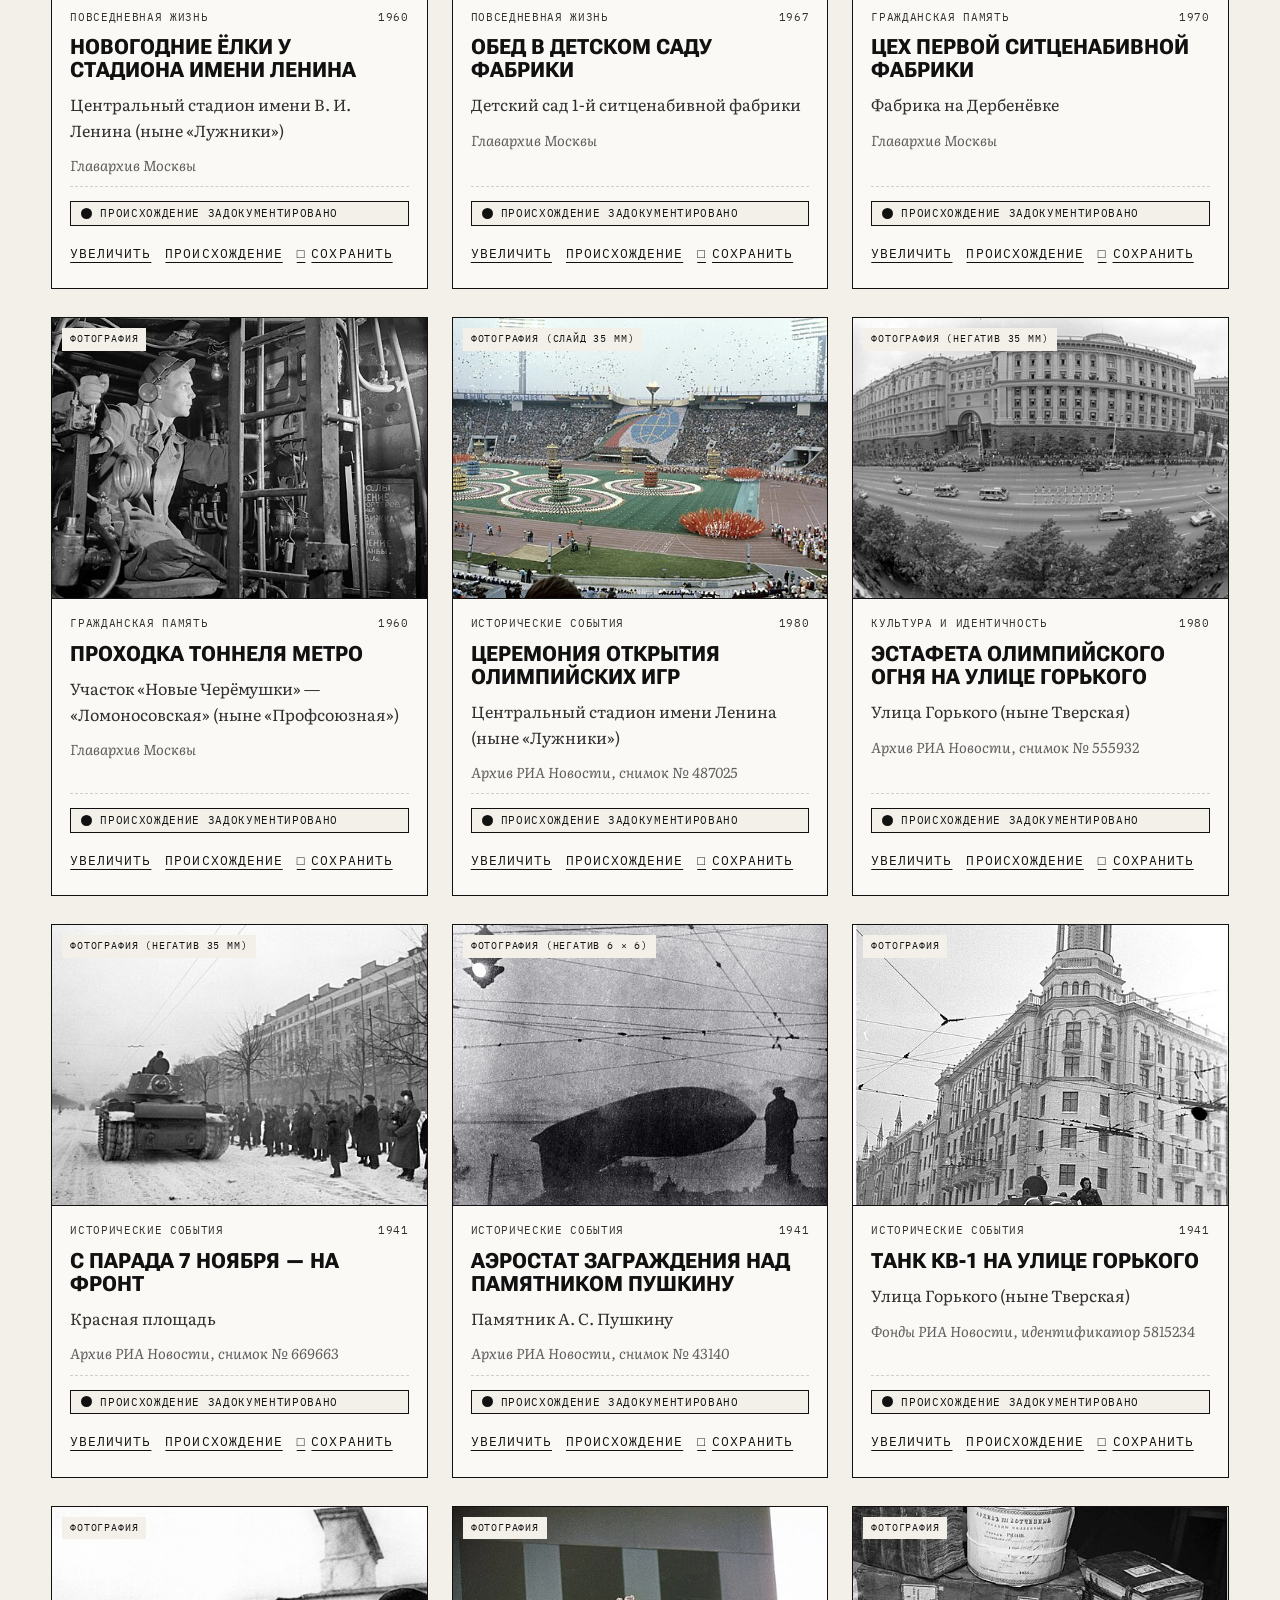
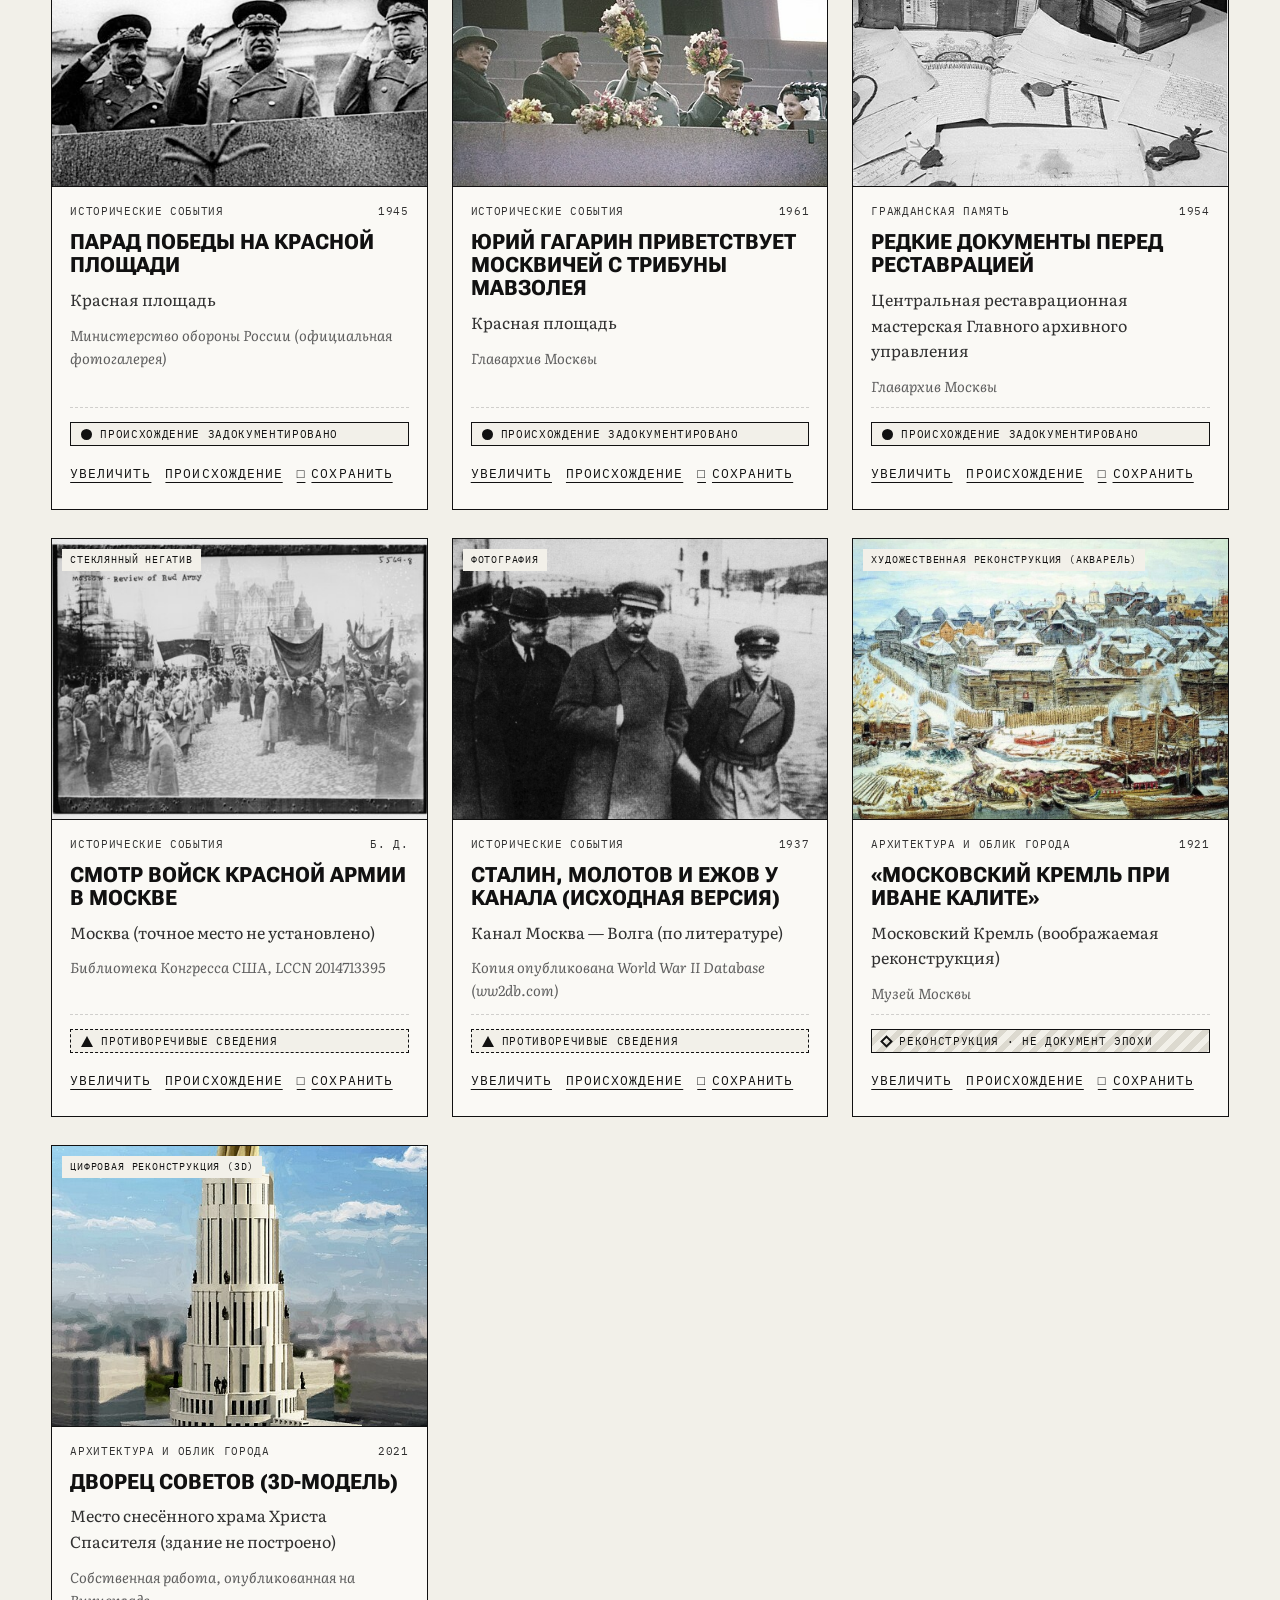
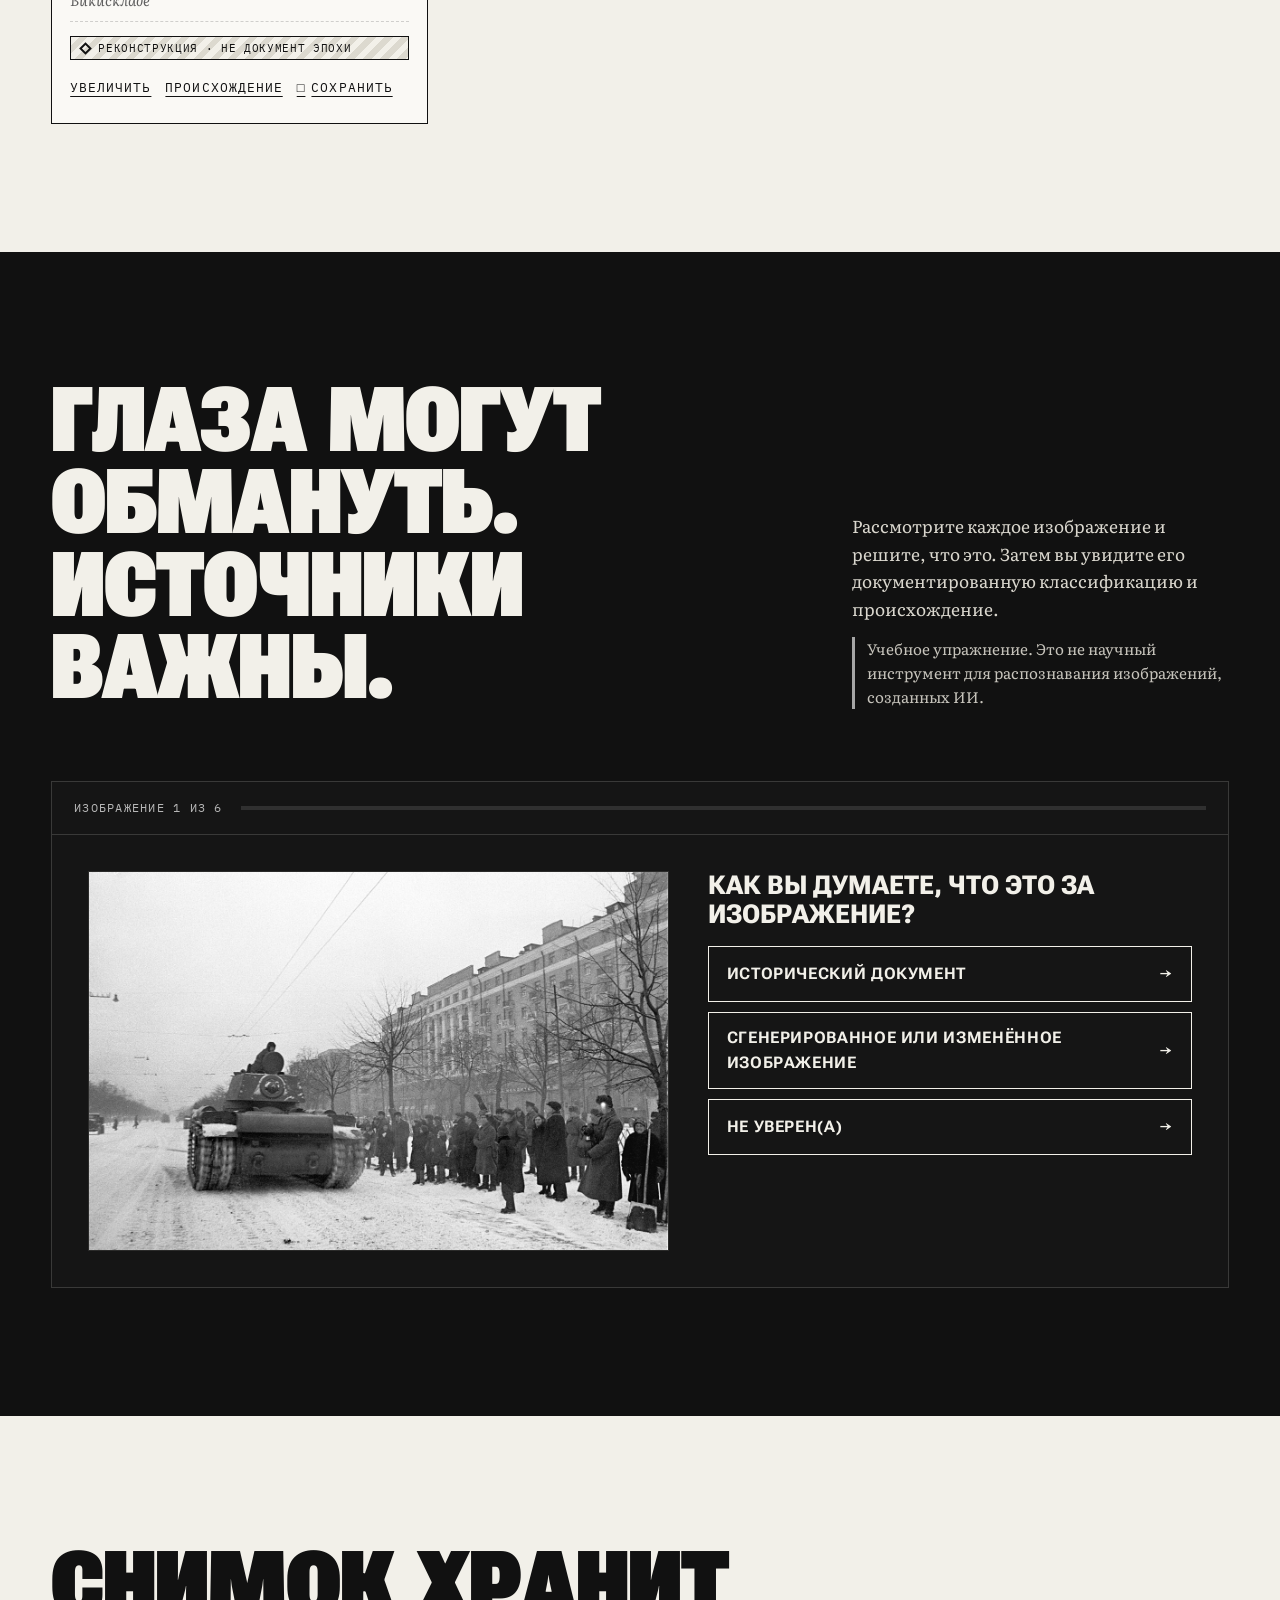
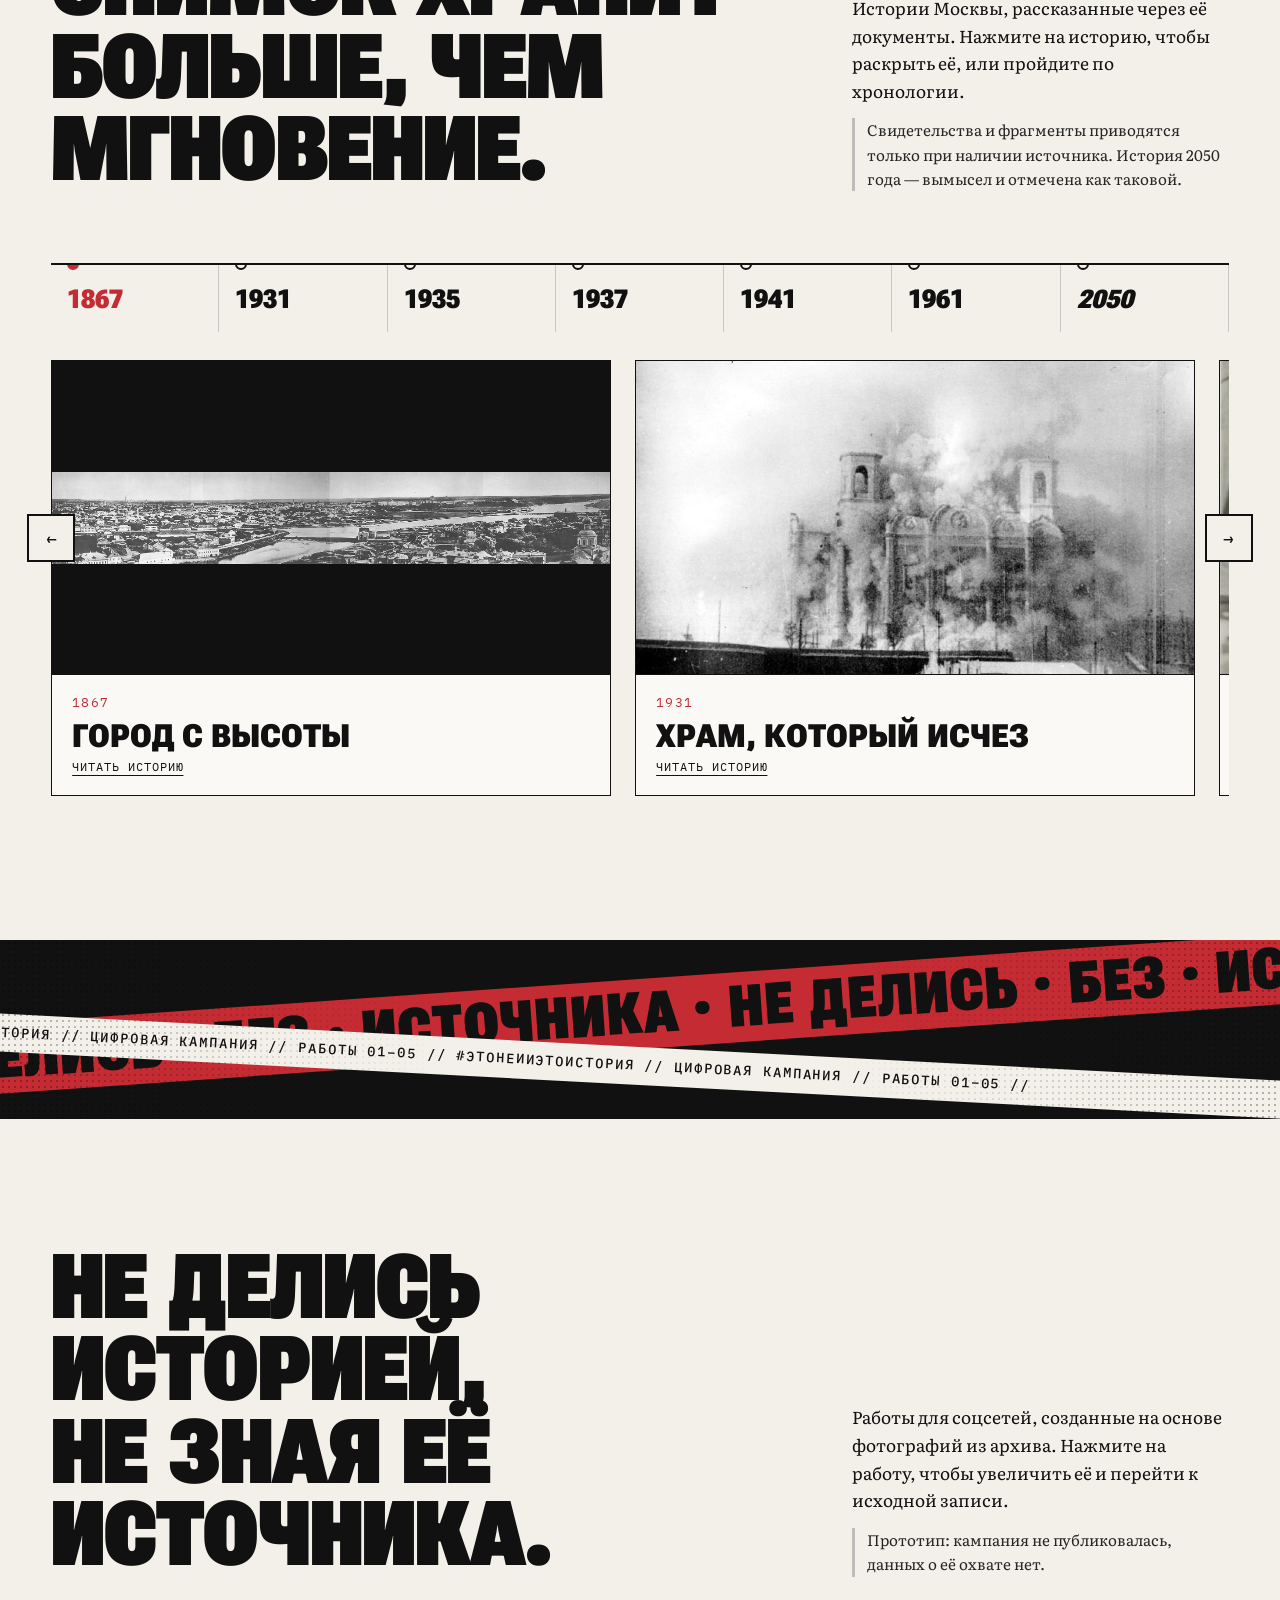
==== commit 82d879c1: "Moscú 2050 en ruso (por defecto) e inglés, con el escenario de la investigación del equipo" ====
--- a/moscu-2050/index.html
+++ b/moscu-2050/index.html
@@ -1,51 +1,55 @@
 <!doctype html>
-<html lang="es">
+<html lang="ru">
 <head>
   <meta charset="utf-8">
   <meta name="viewport" content="width=device-width, initial-scale=1">
-  <title>NO ES IA. ES HISTORIA. · Moscú 2050 · Archivo de la memoria</title>
-  <meta name="description" content="Moscú, 2050. Archivo ciudadano de la memoria: fotografías históricas reales de Moscú, con su procedencia, para distinguir lo documentado de lo fabricado.">
+  <title>ЭТО НЕ ИИ. ЭТО ИСТОРИЯ. · Москва 2050 · Архив памяти</title>
+  <meta name="description" content="Спекулятивный дизайн-проект: Москва, 2050 год. Архив подлинных исторических фотографий Москвы с указанием происхождения — чтобы отличать задокументированное от сфабрикованного.">
   <meta name="theme-color" content="#111111">
   <meta property="og:type" content="website">
-  <meta property="og:title" content="NO ES IA. ES HISTORIA. · Moscú 2050">
-  <meta property="og:description" content="El futuro puede reescribirlo todo. Menos lo que realmente vivimos.">
+  <meta property="og:locale" content="ru_RU">
+  <meta property="og:title" content="ЭТО НЕ ИИ. ЭТО ИСТОРИЯ. · Москва 2050">
+  <meta property="og:description" content="Будущее может переписать всё. Кроме того, что мы действительно пережили.">
   <meta property="og:image" content="https://katbogo.github.io/no-es-ia-es-historia/moscu-2050/img/archivo/vista-general-1890-sm.jpg">
   <meta name="twitter:card" content="summary_large_image">
+  <link rel="alternate" hreflang="ru" href="https://katbogo.github.io/no-es-ia-es-historia/moscu-2050/">
+  <link rel="alternate" hreflang="en" href="https://katbogo.github.io/no-es-ia-es-historia/moscu-2050/en.html">
   <link rel="icon" href="img/favicon.svg" type="image/svg+xml">
   <link rel="preconnect" href="https://fonts.googleapis.com">
   <link rel="preconnect" href="https://fonts.gstatic.com" crossorigin>
-  <link href="https://fonts.googleapis.com/css2?family=Archivo:wdth,wght@62..125,400..900&family=IBM+Plex+Mono:wght@400;500&family=Newsreader:ital,opsz,wght@0,6..72,400..600;1,6..72,400&display=swap" rel="stylesheet">
+  <link href="https://fonts.googleapis.com/css2?family=Roboto+Flex:opsz,wdth,wght@8..144,25..151,400..1000&family=IBM+Plex+Mono:wght@400;500&family=Literata:ital,opsz,wght@0,7..72,400..600;1,7..72,400&display=swap" rel="stylesheet">
   <link rel="preload" as="image" href="img/archivo/vista-general-1890.jpg">
-  <link rel="stylesheet" href="css/styles.css?v=20501118e">
+  <link rel="stylesheet" href="css/styles.css">
 </head>
 <body>
-  <a class="skip" href="#contenido">Saltar al contenido</a>
+  <a class="skip" href="#contenido">Перейти к содержанию</a>
   <div class="progress" aria-hidden="true"><span id="progreso"></span></div>
 
   <!-- ===================== NAVEGACIÓN ===================== -->
   <header class="nav" id="nav">
     <div class="nav__inner">
-      <a class="brand" href="#inicio" aria-label="NO ES IA. ES HISTORIA. Ir al inicio">
-        <span class="logo logo--neg brand__logo" aria-hidden="true">
-          <span class="logo__barra"></span>
-          <span class="logo__l1 bicolor">NO ES IA.</span>
-          <span class="logo__l2 bicolor">ES HISTORIA.</span>
-        </span>
+      <a class="brand" href="#inicio" aria-label="ЭТО НЕ ИИ. ЭТО ИСТОРИЯ. На главную">
+        <span class="brand__mark" aria-hidden="true">НЕ/ИИ</span>
+        <span class="brand__text">Это не ИИ. Это история.</span>
       </a>
+      <div class="idioma" role="group" aria-label="Язык">
+        <span class="idioma__actual" aria-current="true">RU</span>
+        <a class="idioma__otro" href="en.html" hreflang="en" lang="en" data-idioma>EN<span class="sr-only"> — English version</span></a>
+      </div>
       <button class="nav__toggle" type="button" aria-expanded="false" aria-controls="menu">
-        <span class="nav__bars" aria-hidden="true"></span><span class="sr-only">Abrir menú</span>
+        <span class="nav__bars" aria-hidden="true"></span><span class="sr-only">Открыть меню</span>
       </button>
-      <nav class="nav__menu" id="menu" aria-label="Principal">
+      <nav class="nav__menu" id="menu" aria-label="Основное меню">
         <ul>
-          <li><a href="#inicio">Inicio</a></li>
-          <li><a href="#moscu-2050">Moscú 2050</a></li>
-          <li><a href="#archivo">Archivo</a></li>
-          <li><a href="#explora">Explora</a></li>
-          <li><a href="#campana">Campaña</a></li>
-          <li><a href="#participa">Participa</a></li>
+          <li><a href="#inicio">Главная</a></li>
+          <li><a href="#moscu-2050">Москва 2050</a></li>
+          <li><a href="#archivo">Архив</a></li>
+          <li><a href="#explora">Исследуй</a></li>
+          <li><a href="#campana">Кампания</a></li>
+          <li><a href="#participa">Участвуй</a></li>
         </ul>
         <button class="nav__coleccion" type="button" data-abrir-coleccion>
-          Mi colección <span class="contador" data-contador-coleccion>0</span>
+          Моя подборка <span class="contador" data-contador-coleccion>0</span>
         </button>
       </nav>
     </div>
@@ -68,6 +72,7 @@
             <rect width="1600" height="1000" fill="#111" opacity=".55"/>
             <g stroke="#F2F0E9" stroke-opacity=".22" fill="none">
               <path d="M0 760 H1600 M0 820 H1600 M0 900 H1600 M0 1000 H1600"/>
+              <path d="M800 640 L-400 1000 M800 640 L0 1000 M800 640 L400 1000 M800 640 L800 1000 M800 640 L1200 1000 M800 640 L1600 1000 M800 640 L2000 1000"/>
             </g>
             <g stroke="#F2F0E9" stroke-width="2" fill="none" stroke-opacity=".85">
               <path d="M210 640 V250 L250 180 L290 250 V640"/>
@@ -82,66 +87,80 @@
               <rect x="990" y="30" width="140" height="620" stroke-dasharray="6 6"/>
             </g>
             <g fill="#F2F0E9" font-family="IBM Plex Mono, monospace" font-size="18" letter-spacing="2">
-              <text x="196" y="150">OBJ-0217 · ¿ORIGEN?</text>
-              <text x="996" y="22">TORRE-SINT · 98,2 %</text>
-              <text x="1240" y="700">CAPA SINTÉTICA</text>
+              <text x="196" y="150">ОБЪЕКТ-0217 · ИСТОЧНИК?</text>
+              <text x="996" y="22">БАШНЯ-СИНТ · 98,2 %</text>
+              <text x="1220" y="700">СПЕКУЛЯТИВНЫЙ СЛОЙ</text>
             </g>
             <rect y="640" width="1600" height="360" fill="url(#hz)"/>
           </svg>
         </div>
+        <div class="hero__scan"></div>
         <div class="hero__sombra"></div>
         <div class="hero__collage"><span class="hero__bloque hero__bloque--1"></span><span class="hero__bloque hero__bloque--2"></span><span class="hero__trama"></span><span class="hero__rejilla"></span></div>
       </div>
 
       <div class="hero__contenido">
-        <p class="kicker"><span class="dot" aria-hidden="true"></span>Moscú · 2050 · Archivo ciudadano de la memoria</p>
-        <h1 class="hero__titulo logo logo--neg" id="hero-titulo">
-          <span class="logo__barra" aria-hidden="true"></span>
-          <span class="linea logo__l1 bicolor glitch" data-text="NO ES IA.">NO ES IA.</span>
-          <span class="linea logo__l2 bicolor">ES HISTORIA.</span>
+        <p class="kicker"><span class="dot" aria-hidden="true"></span>Москва · 2050 · Спекулятивный сценарий</p>
+        <h1 class="hero__titulo" id="hero-titulo">
+          <span class="linea glitch" data-text="ЭТО НЕ ИИ.">ЭТО НЕ ИИ.</span>
+          <span class="linea">ЭТО ИСТОРИЯ.</span>
         </h1>
-        <p class="hero__eslogan">El futuro puede reescribirlo todo. Menos lo que realmente vivimos.</p>
-        <p class="hero__lede">«En un mundo donde cualquier imagen puede ser creada, recordar se convierte en un acto de resistencia».</p>
+        <p class="hero__eslogan">Будущее может переписать всё. Кроме того, что мы действительно пережили.</p>
+        <p class="hero__lede">«В мире, где любое изображение можно создать, помнить — значит сопротивляться».</p>
         <div class="hero__acciones">
-          <a class="btn btn--rojo" href="#archivo">Explorar el archivo</a>
-          <a class="btn btn--linea" href="#explora" data-iniciar-quiz>Descubrir la verdad</a>
+          <a class="btn btn--rojo" href="#archivo">Открыть архив</a>
+          <a class="btn btn--linea" href="#explora" data-iniciar-quiz>Узнать правду</a>
         </div>
       </div>
 
       <div class="hero__leyenda mono" aria-live="polite">
-        <p><span class="hero__estado" id="hero-estado">Ahora ves: capa sintética de 2050</span></p>
-        <p class="hero__credito">Fondo: «General view, Moscow», fotocromo, c. 1890–1900. Library of Congress (dominio público). Capa sintética añadida por este archivo y declarada como tal.</p>
-      </div>
-
-      <a class="hero__scroll" href="#moscu-2050"><span class="mono">Desliza</span><span class="hero__flecha" aria-hidden="true"></span></a>
+        <p><span class="hero__estado" id="hero-estado">Сейчас вы видите: спекулятивная визуализация 2050 года</span></p>
+        <p class="hero__credito">Фон: «General view, Moscow», фотохром, ок. 1890–1900. Библиотека Конгресса США (общественное достояние). Графический слой создан для этого проекта.</p>
+      </div>
+
+      <a class="hero__scroll" href="#moscu-2050"><span class="mono">Листайте</span><span class="hero__flecha" aria-hidden="true"></span></a>
     </section>
 
     <div class="cinta" aria-hidden="true">
-      <div class="cinta__banda cinta__banda--roja"><span class="bicolor">NO ES IA · ES HISTORIA · NO ES IA · ES HISTORIA · NO ES IA · ES HISTORIA · NO ES IA · ES HISTORIA ·</span></div>
-      <div class="cinta__banda cinta__banda--hueso"><span>REALIDAD FRAGMENTADA // IMAGEN SINTÉTICA // FUENTE PERDIDA // MOSCÚ 2050 // REALIDAD FRAGMENTADA // IMAGEN SINTÉTICA // FUENTE PERDIDA // MOSCÚ 2050 //</span></div>
+      <div class="cinta__banda cinta__banda--roja"><span>ЭТО НЕ ИИ · ЭТО ИСТОРИЯ · ЭТО НЕ ИИ · ЭТО ИСТОРИЯ · ЭТО НЕ ИИ · ЭТО ИСТОРИЯ · ЭТО НЕ ИИ · ЭТО ИСТОРИЯ ·</span></div>
+      <div class="cinta__banda cinta__banda--hueso"><span>РАЗДРОБЛЕННАЯ РЕАЛЬНОСТЬ // СИНТЕТИЧЕСКИЙ ОБРАЗ // ПОТЕРЯННЫЙ ИСТОЧНИК // МОСКВА 2050 // РАЗДРОБЛЕННАЯ РЕАЛЬНОСТЬ // СИНТЕТИЧЕСКИЙ ОБРАЗ // ПОТЕРЯННЫЙ ИСТОЧНИК // МОСКВА 2050 //</span></div>
     </div>
 
     <!-- ===================== 2. EL PROBLEMA ===================== -->
     <section class="seccion seccion--oscura problema" id="moscu-2050" aria-labelledby="problema-titulo">
       <div class="contenedor">
         <header class="cabecera reveal">
-          <h2 class="titular" id="problema-titulo">¿Y si el pasado que recuerdas nunca existió?</h2>
-          <div class="cabecera__texto">
-            <p class="especulativo mono">Moscú · 2050</p>
-            <p>«Hoy los algoritmos no solo deciden qué información vemos. También fabrican imágenes de un pasado que nunca ocurrió, y las ponen a circular como si fueran recuerdos».</p>
-            <p>Nada de esto empezó ahora: cada riesgo tiene antecedentes documentados. Pulsa cada tarjeta para ver un caso.</p>
-          </div>
-        </header>
+          <h2 class="titular" id="problema-titulo">А если прошлого, которое ты помнишь, никогда не было?</h2>
+          <div class="cabecera__texto">
+            <p class="especulativo mono">Гипотетический сценарий</p>
+            <p>«Москва, 2050. В этом воображаемом будущем алгоритмы не только влияют на то, какую информацию мы получаем. Они могут создавать изображения прошлого, которого никогда не было».</p>
+            <p>В этом городе прошлое не рассказывают — его генерируют. Единой общей реальности нет: что человек знает о прошлом, зависит от его доступа к технологиям.</p>
+          </div>
+        </header>
+
+        <div class="escenario reveal" aria-labelledby="escenario-titulo">
+          <div class="escenario__cabeza">
+            <h3 class="mono" id="escenario-titulo">Сценарий · прогнозы Earth 2050 для Москвы</h3>
+            <p>Наш сценарий основан на 16 прогнозах о Москве 2050 года с платформы Earth 2050 (Kaspersky). Это предположения футурологов и пользователей, а не факты. Главные для нашей позиции:</p>
+          </div>
+          <ol class="escenario__lista" id="escenario"></ol>
+          <div class="escenario__postura">
+            <p><strong>Опосредованная реальность.</strong> Чтобы «пережить» место или узнать прошлое, больше не нужно быть там: решает экран, очки или алгоритм.</p>
+            <p><strong>Хрупкая реальность.</strong> Повседневная жизнь зависит от систем, которые мы не понимаем и не контролируем.</p>
+          </div>
+        </div>
+
+        <p class="subtitulo mono">Риски этого будущего уже имеют реальные прецеденты. Нажмите на карточку, чтобы увидеть пример.</p>
 
         <div class="problema__grid">
           <ul class="riesgos" id="riesgos"></ul>
 
           <figure class="fragmento reveal" id="fragmento">
-            <div class="fragmento__lienzo" id="fragmento-lienzo" role="img" aria-label="La catedral de Cristo Salvador en un fotocromo de 1890 se descompone en fragmentos para representar la pérdida de información."></div>
+            <div class="fragmento__lienzo" id="fragmento-lienzo" role="img" aria-label="Фотохром храма Христа Спасителя (ок. 1890) распадается на фрагменты — образ потери информации."></div>
             <figcaption>
-              <span class="mono">Pérdida de información</span>
-              Fotocromo de la catedral de Cristo Salvador (c. 1890), demolida en 1931. Library of Congress, dominio público. La fragmentación es un efecto visual de este archivo.
-              <button class="btn btn--linea fragmento__boton" type="button" id="fragmento-boton">Recomponer la imagen</button>
+              <span class="mono">Потеря информации</span>
+              Фотохром храма Христа Спасителя (ок. 1890), взорванного в 1931 году. Библиотека Конгресса США, общественное достояние. Фрагментация — визуальный эффект этого сайта.
+              <button class="btn-texto" type="button" id="fragmento-boton">Собрать изображение</button>
             </figcaption>
           </figure>
         </div>
@@ -152,13 +171,13 @@
     <section class="seccion seccion--oscura comparador" id="antes-despues" aria-labelledby="comparador-titulo">
       <div class="contenedor">
         <header class="cabecera reveal">
-          <h2 class="titular" id="comparador-titulo">La imagen cambia. La fuente permanece.</h2>
-          <div class="cabecera__texto">
-            <p>Arrastra el control, o usa las flechas del teclado, para comparar cada documento con su versión intervenida. Ambas versiones comparten encuadre.</p>
-          </div>
-        </header>
-
-        <div class="comparador__pestanas" role="tablist" aria-label="Comparaciones" id="comparador-tabs"></div>
+          <h2 class="titular" id="comparador-titulo">Изображение меняется. Источник остаётся.</h2>
+          <div class="cabecera__texto">
+            <p>Двигайте ползунок мышью, пальцем или стрелками клавиатуры, чтобы сравнить документ с его изменённой версией. Кадр у обеих версий одинаковый.</p>
+          </div>
+        </header>
+
+        <div class="comparador__pestanas" role="tablist" aria-label="Сравнения" id="comparador-tabs"></div>
 
         <div class="comparador__grid">
           <div class="comparador__visor" id="visor">
@@ -176,16 +195,16 @@
                   <rect x="100" y="120" width="200" height="880"/>
                 </g>
                 <g fill="#F2F0E9" font-family="IBM Plex Mono, monospace" font-size="30" letter-spacing="3">
-                  <text x="560" y="285">RECONOCIDO · 0,97</text>
-                  <text x="100" y="105">ELEMENTO AÑADIDO</text>
+                  <text x="560" y="285">РАСПОЗНАНО · 0,97</text>
+                  <text x="100" y="105">ДОБАВЛЕННЫЙ ОБЪЕКТ</text>
                   <text x="1080" y="960">MSK · 2050</text>
                 </g>
               </svg>
             </div>
-            <span class="visor__etiqueta visor__etiqueta--izq mono">Documento original</span>
-            <span class="visor__etiqueta visor__etiqueta--der mono">Versión intervenida</span>
+            <span class="visor__etiqueta visor__etiqueta--izq mono">Исходный документ</span>
+            <span class="visor__etiqueta visor__etiqueta--der mono">Изменённая версия</span>
             <div class="visor__linea" id="visor-linea" aria-hidden="true"><span></span></div>
-            <label class="sr-only" for="visor-rango">Posición del comparador: a la izquierda el documento original, a la derecha la versión intervenida</label>
+            <label class="sr-only" for="visor-rango">Положение ползунка: слева исходный документ, справа изменённая версия</label>
             <input type="range" id="visor-rango" class="visor__rango" min="0" max="100" value="50" step="1">
           </div>
           <div class="comparador__texto" id="comparador-texto" aria-live="polite"></div>
@@ -193,62 +212,62 @@
       </div>
     </section>
 
-    <!-- Cinta collage entre secciones (decorativa) -->
     <div class="cinta" aria-hidden="true">
-      <div class="cinta__banda cinta__banda--roja"><span class="bicolor">VERIFICA · ANTES · DE · COMPARTIR · VERIFICA · ANTES · DE · COMPARTIR · VERIFICA · ANTES · DE · COMPARTIR ·</span></div>
-      <div class="cinta__banda cinta__banda--hueso"><span>MEMORIA / FUENTE / PROCEDENCIA // MSK 2050 // ARCHIVO CIUDADANO // MEMORIA / FUENTE / PROCEDENCIA // MSK 2050 // ARCHIVO CIUDADANO //</span></div>
+      <div class="cinta__banda cinta__banda--roja"><span>ПРОВЕРЬ · ПРЕЖДЕ · ЧЕМ · ДЕЛИТЬСЯ · ПРОВЕРЬ · ПРЕЖДЕ · ЧЕМ · ДЕЛИТЬСЯ · ПРОВЕРЬ · ПРЕЖДЕ · ЧЕМ · ДЕЛИТЬСЯ ·</span></div>
+      <div class="cinta__banda cinta__banda--hueso"><span>ПАМЯТЬ / ИСТОЧНИК / ПРОИСХОЖДЕНИЕ // MSK 2050 // ГРАЖДАНСКИЙ АРХИВ // ПАМЯТЬ / ИСТОЧНИК / ПРОИСХОЖДЕНИЕ // MSK 2050 // ГРАЖДАНСКИЙ АРХИВ //</span></div>
     </div>
 
     <!-- ===================== 3. ARCHIVO ===================== -->
     <section class="seccion seccion--clara archivo" id="archivo" aria-labelledby="archivo-titulo">
       <div class="contenedor">
         <header class="cabecera reveal">
-          <h2 class="titular" id="archivo-titulo">El pasado no se genera. Se documenta.</h2>
-          <div class="cabecera__texto">
-            <p>Fotografías y documentos reales de Moscú, con autor, fecha, institución y licencia. Todas las imágenes proceden de Wikimedia Commons y de los archivos que se citan en cada ficha.</p>
-          </div>
-        </header>
-
-        <ul class="leyenda-estados" aria-label="Estados de verificación">
-          <li><span class="estado estado--documentada"><i aria-hidden="true"></i>Procedencia documentada</span> Institución y número de catálogo identificables.</li>
-          <li><span class="estado estado--parcial"><i aria-hidden="true"></i>Procedencia parcial</span> Copia de fuente secundaria o sin autor.</li>
-          <li><span class="estado estado--conflicto"><i aria-hidden="true"></i>Información en conflicto</span> Los datos disponibles se contradicen.</li>
-          <li><span class="estado estado--reconstruccion"><i aria-hidden="true"></i>Reconstrucción</span> No es un registro histórico.</li>
+          <h2 class="titular" id="archivo-titulo">Прошлое не генерируют. Его документируют.</h2>
+          <div class="cabecera__texto">
+            <p>Подлинные фотографии и документы Москвы с указанием автора, даты, учреждения и лицензии. Все изображения взяты с Викисклада и из архивов, указанных в каждой карточке.</p>
+            <p class="nota">Учебный прототип: проверка состояла в изучении открытых метаданных каждого файла. Оригиналы в учреждениях не изучались.</p>
+          </div>
+        </header>
+
+        <ul class="leyenda-estados" aria-label="Статусы проверки">
+          <li><span class="estado estado--documentada"><i aria-hidden="true"></i>Происхождение задокументировано</span> Известны учреждение и каталожный номер.</li>
+          <li><span class="estado estado--parcial"><i aria-hidden="true"></i>Происхождение установлено частично</span> Копия из вторичного источника или без автора.</li>
+          <li><span class="estado estado--conflicto"><i aria-hidden="true"></i>Противоречивые сведения</span> Доступные данные противоречат друг другу.</li>
+          <li><span class="estado estado--reconstruccion"><i aria-hidden="true"></i>Реконструкция</span> Не является документом эпохи.</li>
         </ul>
 
-        <form class="herramientas" id="filtros" role="search" aria-label="Buscar en el archivo" onsubmit="return false">
+        <form class="herramientas" id="filtros" role="search" aria-label="Поиск по архиву" onsubmit="return false">
           <div class="campo-buscar">
-            <label for="buscar" class="mono">Buscar por palabra clave</label>
-            <input type="search" id="buscar" placeholder="Metro, Plaza Roja, 1941, Gagarin…" autocomplete="off">
+            <label for="buscar" class="mono">Поиск по ключевым словам</label>
+            <input type="search" id="buscar" placeholder="Метро, Красная площадь, 1941, Гагарин…" autocomplete="off">
           </div>
           <div class="campo-estado">
-            <label for="estado" class="mono">Estado</label>
-            <select id="estado"><option value="">Todos los estados</option></select>
+            <label for="estado" class="mono">Статус</label>
+            <select id="estado"><option value="">Все статусы</option></select>
           </div>
           <fieldset class="categorias">
-            <legend class="mono">Categorías</legend>
+            <legend class="mono">Категории</legend>
             <div class="chips" id="categorias"></div>
           </fieldset>
         </form>
 
         <div class="linea-tiempo" aria-labelledby="lt-titulo">
-          <p class="mono" id="lt-titulo">Línea de tiempo · filtra por década</p>
+          <p class="mono" id="lt-titulo">Хронология · фильтр по десятилетиям</p>
           <div class="linea-tiempo__pista" id="linea-tiempo" role="group" aria-labelledby="lt-titulo"></div>
         </div>
 
         <div class="resultados-barra">
-          <p class="mono" id="resultados" role="status" aria-live="polite">Cargando el archivo…</p>
-          <button class="btn-texto" type="button" id="limpiar">Limpiar filtros</button>
-        </div>
-
-        <ul class="galeria" id="galeria" aria-label="Registros del archivo"></ul>
+          <p class="mono" id="resultados" role="status" aria-live="polite">Загрузка архива…</p>
+          <button class="btn-texto" type="button" id="limpiar">Сбросить фильтры</button>
+        </div>
+
+        <ul class="galeria" id="galeria" aria-label="Записи архива"></ul>
 
         <div class="vacio" id="vacio" hidden>
-          <p class="titular titular--s">Sin registros</p>
-          <p>No hay registros que cumplan esos criterios. Prueba con otra palabra, otra década u otra categoría.</p>
-          <button class="btn btn--rojo" type="button" id="vacio-limpiar">Ver todo el archivo</button>
-        </div>
-        <p class="error-carga" id="error-archivo" hidden role="alert">No se pudo cargar el archivo. Recarga la página para intentarlo de nuevo.</p>
+          <p class="titular titular--s">Ничего не найдено</p>
+          <p>Нет записей, отвечающих этим условиям. Попробуйте другое слово, десятилетие или категорию.</p>
+          <button class="btn btn--rojo" type="button" id="vacio-limpiar">Показать весь архив</button>
+        </div>
+        <p class="error-carga" id="error-archivo" hidden role="alert">Не удалось загрузить архив. Обновите страницу.</p>
       </div>
     </section>
 
@@ -256,14 +275,18 @@
     <section class="seccion seccion--oscura quiz" id="explora" aria-labelledby="quiz-titulo">
       <div class="contenedor">
         <header class="cabecera reveal">
-          <h2 class="titular" id="quiz-titulo">Tus ojos pueden engañarte. Las fuentes importan.</h2>
-          <div class="cabecera__texto">
-            <p>Observa cada imagen y decide qué crees que es. Después verás su clasificación documentada y de dónde procede.</p>
-            <p class="nota">Entrena la mirada, pero no te fíes solo de ella: ninguna imagen se verifica a simple vista. La prueba está en la fuente.</p>
+          <h2 class="titular" id="quiz-titulo">Глаза могут обмануть. Источники важны.</h2>
+          <div class="cabecera__texto">
+            <p>Рассмотрите каждое изображение и решите, что это. Затем вы увидите его документированную классификацию и происхождение.</p>
+            <p class="nota">Учебное упражнение. Это не научный инструмент для распознавания изображений, созданных ИИ.</p>
           </div>
         </header>
 
         <div class="quiz__panel" id="quiz">
+          <div class="quiz__progreso">
+            <p class="mono" id="quiz-paso">Изображение 1 из 6</p>
+            <div class="barra" aria-hidden="true"><span id="quiz-barra"></span></div>
+          </div>
           <div class="quiz__cuerpo" id="quiz-cuerpo"></div>
         </div>
       </div>
@@ -273,54 +296,49 @@
     <section class="seccion seccion--clara historias" id="historias" aria-labelledby="historias-titulo">
       <div class="contenedor">
         <header class="cabecera reveal">
-          <h2 class="titular" id="historias-titulo">Una imagen guarda más que un instante.</h2>
-          <div class="cabecera__texto">
-            <p>Relatos de Moscú contados a partir de sus registros. Pulsa una historia para ampliarla o recorre la línea de tiempo.</p>
-            <p class="nota">Solo citamos testimonios o fragmentos cuando existe una fuente. Los relatos de este año, 2050, se identifican como tales.</p>
-          </div>
-        </header>
-
-        <div class="historias__tiempo" role="tablist" aria-label="Línea de tiempo de las historias" id="historias-tiempo"></div>
+          <h2 class="titular" id="historias-titulo">Снимок хранит больше, чем мгновение.</h2>
+          <div class="cabecera__texto">
+            <p>Истории Москвы, рассказанные через её документы. Нажмите на историю, чтобы раскрыть её, или пройдите по хронологии.</p>
+            <p class="nota">Свидетельства и фрагменты приводятся только при наличии источника. История 2050 года — вымысел и отмечена как таковой.</p>
+          </div>
+        </header>
+
+        <div class="historias__tiempo" role="tablist" aria-label="Хронология историй" id="historias-tiempo"></div>
         <div class="historias__marco">
-          <button class="flecha flecha--izq" type="button" id="historias-prev" aria-label="Historia anterior">←</button>
+          <button class="flecha flecha--izq" type="button" id="historias-prev" aria-label="Предыдущая история">←</button>
           <ol class="historias__pista" id="historias-pista"></ol>
-          <button class="flecha flecha--der" type="button" id="historias-sig" aria-label="Historia siguiente">→</button>
+          <button class="flecha flecha--der" type="button" id="historias-sig" aria-label="Следующая история">→</button>
         </div>
       </div>
     </section>
 
     <div class="cinta" aria-hidden="true">
-      <div class="cinta__banda cinta__banda--roja"><span class="bicolor">NO COMPARTAS · SIN · ORIGEN · NO COMPARTAS · SIN · ORIGEN · NO COMPARTAS · SIN · ORIGEN · NO COMPARTAS · SIN · ORIGEN ·</span></div>
-      <div class="cinta__banda cinta__banda--hueso"><span>#NOESIAESHISTORIA // CAMPAÑA DIGITAL // PIEZAS 01–05 // #NOESIAESHISTORIA // CAMPAÑA DIGITAL // PIEZAS 01–05 //</span></div>
+      <div class="cinta__banda cinta__banda--roja"><span>НЕ ДЕЛИСЬ · БЕЗ · ИСТОЧНИКА · НЕ ДЕЛИСЬ · БЕЗ · ИСТОЧНИКА · НЕ ДЕЛИСЬ · БЕЗ · ИСТОЧНИКА · НЕ ДЕЛИСЬ · БЕЗ · ИСТОЧНИКА ·</span></div>
+      <div class="cinta__banda cinta__banda--hueso"><span>#ЭТОНЕИИЭТОИСТОРИЯ // ЦИФРОВАЯ КАМПАНИЯ // РАБОТЫ 01–05 // #ЭТОНЕИИЭТОИСТОРИЯ // ЦИФРОВАЯ КАМПАНИЯ // РАБОТЫ 01–05 //</span></div>
     </div>
 
     <!-- ===================== 7. CAMPAÑA ===================== -->
     <section class="seccion seccion--clara campana" id="campana" aria-labelledby="campana-titulo">
       <div class="contenedor">
         <header class="cabecera reveal">
-          <h2 class="titular" id="campana-titulo">No compartas una historia sin conocer su origen.</h2>
-          <div class="cabecera__texto">
-            <p>Piezas para redes sociales construidas con fotografías del archivo. Pulsa una pieza para verla ampliada y llegar al registro del que procede.</p>
-            <p class="nota">Descárgalas en alta resolución y publícalas siempre con su origen.</p>
+          <h2 class="titular" id="campana-titulo">Не делись историей, не зная её источника.</h2>
+          <div class="cabecera__texto">
+            <p>Работы для соцсетей, созданные на основе фотографий из архива. Нажмите на работу, чтобы увеличить её и перейти к исходной записи.</p>
+            <p class="nota">Прототип: кампания не публиковалась, данных о её охвате нет.</p>
           </div>
         </header>
 
         <div class="carrusel">
           <div class="carrusel__controles">
-            <button class="flecha" type="button" id="carrusel-prev" aria-label="Pieza anterior">←</button>
-            <button class="flecha" type="button" id="carrusel-sig" aria-label="Pieza siguiente">→</button>
-          </div>
-          <ul class="carrusel__pista" id="carrusel" aria-label="Piezas de la campaña"></ul>
+            <button class="flecha" type="button" id="carrusel-prev" aria-label="Предыдущая работа">←</button>
+            <button class="flecha" type="button" id="carrusel-sig" aria-label="Следующая работа">→</button>
+          </div>
+          <ul class="carrusel__pista" id="carrusel" aria-label="Работы кампании"></ul>
           <div class="carrusel__puntos" id="carrusel-puntos" aria-hidden="true"></div>
         </div>
 
-        <div class="piezas-descarga">
-          <button class="btn btn--rojo" type="button" id="piezas-descargar">Descargar las 5 piezas (.zip)</button>
-          <p class="mono">PNG · 2160 × 2700 px · formato 4:5</p>
-        </div>
-
         <div class="compartir" aria-labelledby="compartir-titulo">
-          <p class="mono" id="compartir-titulo">Compartir la campaña</p>
+          <p class="mono" id="compartir-titulo">Поделиться кампанией</p>
           <div class="compartir__botones" id="compartir"></div>
         </div>
       </div>
@@ -330,70 +348,74 @@
     <section class="seccion seccion--oscura participa" id="participa" aria-labelledby="participa-titulo">
       <div class="contenedor participa__grid">
         <header class="cabecera cabecera--col reveal">
-          <h2 class="titular" id="participa-titulo">El futuro también necesita recordar.</h2>
-          <p>«Cada fotografía, documento y testimonio puede ayudar a preservar una parte de nuestra historia. La memoria no pertenece a un algoritmo. Nos pertenece a todos».</p>
+          <h2 class="titular" id="participa-titulo">Будущему тоже нужно помнить.</h2>
+          <p>«Каждая фотография, документ и свидетельство помогают сохранить часть нашей истории. Память не принадлежит алгоритму. Она принадлежит всем нам».</p>
+          <blockquote class="pregunta">
+            <span class="mono">Вопрос проекта</span>
+            <p>Если память — часть человека, которую мы не хотим автоматизировать, как с помощью графического дизайна вернуть людям контроль над тем, как рассказывается их собственное прошлое?</p>
+          </blockquote>
           <ol class="pasos">
-            <li>Envías el material con su procedencia.</li>
-            <li>Una persona revisa el origen y el contexto.</li>
-            <li>Solo se publica con su estado de verificación visible.</li>
+            <li>Вы присылаете материал и рассказываете о его происхождении.</li>
+            <li>Человек — не алгоритм — проверяет источник и контекст.</li>
+            <li>Материал публикуется только с видимым статусом проверки.</li>
           </ol>
         </header>
 
         <form class="formulario" id="formulario" novalidate>
-          <p class="aviso" role="note"><strong class="mono">Privacidad</strong> Este formulario prepara tu ficha en tu dispositivo. Ningún dato ni archivo se transmite desde aquí.</p>
+          <p class="aviso" role="note"><strong class="mono">Демонстрационная форма</strong> У этого прототипа нет системы для хранения материалов. Никакие данные и файлы не покидают ваш браузер.</p>
 
           <div class="campos">
             <div class="campo">
-              <label for="f-nombre">Nombre de quien aporta el material *</label>
+              <label for="f-nombre">Имя автора материала *</label>
               <input id="f-nombre" name="nombre" type="text" autocomplete="name" required aria-describedby="e-nombre">
               <p class="error" id="e-nombre" hidden></p>
             </div>
             <div class="campo">
-              <label for="f-correo">Correo electrónico *</label>
+              <label for="f-correo">Электронная почта *</label>
               <input id="f-correo" name="correo" type="email" autocomplete="email" required aria-describedby="e-correo">
               <p class="error" id="e-correo" hidden></p>
             </div>
             <div class="campo campo--ancho">
-              <label for="f-titulo">Título del registro *</label>
+              <label for="f-titulo">Название записи *</label>
               <input id="f-titulo" name="titulo" type="text" required aria-describedby="e-titulo">
               <p class="error" id="e-titulo" hidden></p>
             </div>
             <div class="campo">
-              <label for="f-anio">Año aproximado *</label>
-              <input id="f-anio" name="anio" type="text" inputmode="numeric" placeholder="Ej.: 1987 o «década de 1970»" required aria-describedby="e-anio">
+              <label for="f-anio">Примерный год *</label>
+              <input id="f-anio" name="anio" type="text" inputmode="numeric" placeholder="Напр.: 1987 или «1970-е»" required aria-describedby="e-anio">
               <p class="error" id="e-anio" hidden></p>
             </div>
             <div class="campo">
-              <label for="f-lugar">Lugar *</label>
-              <input id="f-lugar" name="lugar" type="text" placeholder="Barrio, calle o estación" required aria-describedby="e-lugar">
+              <label for="f-lugar">Место *</label>
+              <input id="f-lugar" name="lugar" type="text" placeholder="Район, улица или станция" required aria-describedby="e-lugar">
               <p class="error" id="e-lugar" hidden></p>
             </div>
             <div class="campo campo--ancho">
-              <label for="f-descripcion">Descripción *</label>
+              <label for="f-descripcion">Описание *</label>
               <textarea id="f-descripcion" name="descripcion" rows="4" required aria-describedby="e-descripcion"></textarea>
               <p class="error" id="e-descripcion" hidden></p>
             </div>
             <div class="campo campo--ancho">
-              <label for="f-fuente">Fuente o procedencia conocida *</label>
-              <textarea id="f-fuente" name="fuente" rows="3" placeholder="¿Quién lo creó? ¿Cómo llegó a ti? ¿Dónde está el original?" required aria-describedby="e-fuente"></textarea>
+              <label for="f-fuente">Известный источник или происхождение *</label>
+              <textarea id="f-fuente" name="fuente" rows="3" placeholder="Кто это создал? Как это попало к вам? Где хранится оригинал?" required aria-describedby="e-fuente"></textarea>
               <p class="error" id="e-fuente" hidden></p>
             </div>
             <div class="campo campo--ancho">
-              <label for="f-archivo">Imagen o documento *</label>
+              <label for="f-archivo">Изображение или документ *</label>
               <input id="f-archivo" name="archivo" type="file" accept="image/jpeg,image/png,image/webp,application/pdf" required aria-describedby="h-archivo e-archivo">
-              <p class="ayuda" id="h-archivo">JPG, PNG, WEBP o PDF, máximo 10 MB. No se sube a ningún servidor.</p>
+              <p class="ayuda" id="h-archivo">JPG, PNG, WEBP или PDF, не больше 10 МБ. Файл никуда не загружается.</p>
               <div class="vista-previa" id="vista-previa" hidden></div>
               <p class="error" id="e-archivo" hidden></p>
             </div>
             <div class="campo campo--ancho">
-              <label class="casilla"><input id="f-autorizo" name="autorizo" type="checkbox" required aria-describedby="e-autorizo"> Tengo derecho a compartir este material y autorizo su uso en el archivo tras su revisión. *</label>
+              <label class="casilla"><input id="f-autorizo" name="autorizo" type="checkbox" required aria-describedby="e-autorizo"> У меня есть право делиться этим материалом, и я разрешаю использовать его в архиве после проверки. *</label>
               <p class="error" id="e-autorizo" hidden></p>
             </div>
           </div>
 
           <div class="formulario__acciones">
-            <button class="btn btn--rojo" type="submit">Enviar aporte</button>
-            <p class="ayuda">* Campos obligatorios</p>
+            <button class="btn btn--rojo" type="submit">Отправить материал</button>
+            <p class="ayuda">* Обязательные поля</p>
           </div>
           <div class="estado-envio" id="estado-envio" role="status" aria-live="polite" tabindex="-1" hidden></div>
         </form>
@@ -405,27 +427,25 @@
   <footer class="pie">
     <div class="contenedor pie__grid">
       <div>
-        <p class="pie__titulo logo logo--neg">
-          <span class="logo__barra" aria-hidden="true"></span>
-          <span class="logo__l1 bicolor">NO ES IA.</span>
-          <span class="logo__l2 bicolor">ES HISTORIA.</span>
-        </p>
-        <p>«Una iniciativa ciudadana de preservación de la memoria histórica. Moscú, 2050».</p>
-      </div>
-      <nav aria-label="Pie de página">
+        <p class="pie__titulo">ЭТО НЕ ИИ.<br>ЭТО ИСТОРИЯ.</p>
+        <p>«Спекулятивная инициатива по сохранению исторической памяти в Москве 2050 года».</p>
+      </div>
+      <nav aria-label="Нижнее меню">
         <ul class="pie__enlaces">
-          <li><a href="#inicio">Inicio</a></li>
-          <li><a href="#moscu-2050">El problema</a></li>
-          <li><a href="#archivo">Archivo</a></li>
-          <li><a href="#explora">Experiencia interactiva</a></li>
-          <li><a href="#historias">Historias</a></li>
-          <li><a href="#campana">Campaña</a></li>
-          <li><a href="#participa">Participa</a></li>
+          <li><a href="#inicio">Главная</a></li>
+          <li><a href="#moscu-2050">Проблема</a></li>
+          <li><a href="#archivo">Архив</a></li>
+          <li><a href="#explora">Интерактивное упражнение</a></li>
+          <li><a href="#historias">Истории</a></li>
+          <li><a href="#campana">Кампания</a></li>
+          <li><a href="#participa">Участвуй</a></li>
         </ul>
       </nav>
       <div class="pie__aviso">
-        <p><strong>Archivo ciudadano de la memoria · Moscú, 2050.</strong></p>
-        <p>Las fotografías y documentos históricos proceden de Wikimedia Commons y de las instituciones citadas en cada ficha (Library of Congress, Rijksmuseum, Archivo Principal de Moscú, archivo de RIA Novosti y otras), con licencias de dominio público, CC0, CC BY y CC BY-SA. Las capas sintéticas de 2050 son intervenciones de este archivo y se declaran en cada caso. No es un sitio oficial de ninguna de esas instituciones.</p>
+        <p><strong>Учебный проект спекулятивного дизайна. Москва 2050 — гипотетический сценарий.</strong></p>
+        <p>Сценарий основан на прогнозах для Москвы 2050 года с платформы <a href="https://2050.earth/" target="_blank" rel="noopener">Earth 2050</a> (Kaspersky). Это не официальный сайт Kaspersky, и Earth 2050 не утверждает, что такой архив существует.</p>
+        <p>Исторические фотографии и документы взяты с Викисклада и из учреждений, указанных в каждой карточке (Библиотека Конгресса США, Рейксмузеум, Главархив Москвы, архив РИА Новости и др.), по лицензиям общественного достояния, CC0, CC BY и CC BY-SA. Графические слои 2050 года — визуализации, созданные для проекта.</p>
+        <p><a href="en.html" hreflang="en" lang="en" data-idioma>English version</a></p>
       </div>
     </div>
   </footer>
@@ -435,9 +455,9 @@
     <div class="modal__barra">
       <p class="mono" id="mr-codigo"></p>
       <div class="modal__acciones">
-        <button class="btn-texto" type="button" id="mr-prev">← Anterior</button>
-        <button class="btn-texto" type="button" id="mr-sig">Siguiente →</button>
-        <button class="cerrar" type="button" data-cerrar aria-label="Cerrar ficha">✕</button>
+        <button class="btn-texto" type="button" id="mr-prev">← Назад</button>
+        <button class="btn-texto" type="button" id="mr-sig">Далее →</button>
+        <button class="cerrar" type="button" data-cerrar aria-label="Закрыть карточку">✕</button>
       </div>
     </div>
     <div class="modal__cuerpo" id="mr-cuerpo"></div>
@@ -445,51 +465,27 @@
 
   <dialog class="modal modal--lateral" id="modal-coleccion" aria-labelledby="mc-titulo">
     <div class="modal__barra">
-      <h2 class="mono" id="mc-titulo">Mi colección</h2>
-      <button class="cerrar" type="button" data-cerrar aria-label="Cerrar colección">✕</button>
+      <h2 class="mono" id="mc-titulo">Моя подборка</h2>
+      <button class="cerrar" type="button" data-cerrar aria-label="Закрыть подборку">✕</button>
     </div>
     <div class="modal__cuerpo">
-      <p class="nota">Las imágenes se descargan desde su archivo de origen, en la mayor resolución disponible y con sus créditos. Tu selección se guarda en esta pestaña.</p>
+      <p class="nota">Временная подборка: хранится только в этой вкладке и удаляется при её закрытии.</p>
       <ul class="coleccion" id="coleccion-lista"></ul>
-      <p class="coleccion__vacia" id="coleccion-vacia">Todavía no has guardado registros. Usa «Guardar» en cualquier ficha del archivo.</p>
-      <div class="coleccion__acciones">
-        <button class="btn btn--rojo" type="button" id="coleccion-descargar">Descargar todo (.zip)</button>
-        <button class="btn btn--linea" type="button" id="coleccion-vaciar">Vaciar colección</button>
-      </div>
+      <p class="coleccion__vacia" id="coleccion-vacia">Вы ещё ничего не сохранили. Нажмите «Сохранить» в любой карточке архива.</p>
+      <button class="btn btn--linea" type="button" id="coleccion-vaciar">Очистить подборку</button>
     </div>
   </dialog>
 
   <dialog class="modal modal--pieza" id="modal-pieza" aria-labelledby="mp-titulo">
     <div class="modal__barra">
-      <p class="mono">Pieza de campaña</p>
-      <button class="cerrar" type="button" data-cerrar aria-label="Cerrar pieza">✕</button>
+      <p class="mono">Работа кампании</p>
+      <button class="cerrar" type="button" data-cerrar aria-label="Закрыть работу">✕</button>
     </div>
     <div class="modal__cuerpo" id="mp-cuerpo"></div>
   </dialog>
 
   <div class="toast" id="toast" role="status" aria-live="polite"></div>
 
-  <!-- Versión de los archivos: al publicar cambios, sube el número (aquí, en main.js y en styles.css)
-       para que ningún navegador mezcle archivos nuevos con otros guardados en caché. -->
-  <script type="importmap">
-  {
-    "imports": {
-      "./js/utils.js": "./js/utils.js?v=20501118e",
-      "./js/data/registros.js": "./js/data/registros.js?v=20501118e",
-      "./js/data/contenido.js": "./js/data/contenido.js?v=20501118e",
-      "./js/modules/archivo.js": "./js/modules/archivo.js?v=20501118e",
-      "./js/modules/campana.js": "./js/modules/campana.js?v=20501118e",
-      "./js/modules/coleccion.js": "./js/modules/coleccion.js?v=20501118e",
-      "./js/modules/comparador.js": "./js/modules/comparador.js?v=20501118e",
-      "./js/modules/hero.js": "./js/modules/hero.js?v=20501118e",
-      "./js/modules/historias.js": "./js/modules/historias.js?v=20501118e",
-      "./js/modules/nav.js": "./js/modules/nav.js?v=20501118e",
-      "./js/modules/participa.js": "./js/modules/participa.js?v=20501118e",
-      "./js/modules/problema.js": "./js/modules/problema.js?v=20501118e",
-      "./js/modules/quiz.js": "./js/modules/quiz.js?v=20501118e"
-    }
-  }
-  </script>
-  <script type="module" src="js/main.js?v=20501118e"></script>
+  <script type="module" src="js/main.js"></script>
 </body>
 </html>
--- a/moscu-2050/css/styles.css
+++ b/moscu-2050/css/styles.css
@@ -1,8 +1,7 @@
 /* ==========================================================================
    NO ES IA. ES HISTORIA. — Moscú 2050
-   Identidad: logotipo en Archivo Black (ancho 100 %), letras partidas en
-   rojo y negro a media altura y barra gris inclinada detrás.
-   Índice: 1 Tokens · 2 Base · 3 Componentes (incl. logo) · 4 Navegación · 5 Hero
+   Proyecto académico de diseño especulativo
+   Índice: 1 Tokens · 2 Base · 3 Componentes · 4 Navegación · 5 Hero
            6 Problema · 7 Archivo · 8 Modales · 9 Quiz · 10 Historias
            11 Comparador · 12 Campaña · 13 Participa · 14 Pie · 15 Responsive
    ========================================================================== */
@@ -13,16 +12,15 @@
   --hueso: #F2F0E9;
   --rojo: #C52B32;
   --rojo-hover: #A8222A;
-  --negro: #0A0A0A;      /* negro del logo */
-  --gris-logo: #D3D2CC;  /* barra gris del logo */
   --gris-osc: #303030;
   --gris-cla: #B7B7B7;
   --gris-medio: #5E5E5E;
   --linea-osc: rgba(242, 240, 233, 0.16);
   --linea-cla: rgba(17, 17, 17, 0.18);
 
-  --f-titular: "Archivo", "Arial Narrow", system-ui, sans-serif;
-  --f-texto: "Newsreader", Georgia, "Times New Roman", serif;
+  /* Fuentes con cirílico (ruso) y latín (inglés) */
+  --f-titular: "Roboto Flex", "Arial Narrow", system-ui, sans-serif;
+  --f-texto: "Literata", Georgia, "Times New Roman", serif;
   --f-mono: "IBM Plex Mono", ui-monospace, Consolas, monospace;
 
   --margen: clamp(16px, 4vw, 56px);
@@ -71,7 +69,7 @@
 .btn {
   display: inline-flex; align-items: center; justify-content: center; gap: .6em;
   min-height: 52px; padding: 0 26px;
-  font-family: var(--f-titular); font-weight: 800; font-stretch: 100%;
+  font-family: var(--f-titular); font-weight: 800; font-stretch: 112%;
   font-size: .95rem; letter-spacing: .06em; text-transform: uppercase; text-decoration: none;
   border: 2px solid transparent; cursor: pointer;
   transition: background-color var(--t), color var(--t), transform var(--t), border-color var(--t);
@@ -82,36 +80,6 @@
 .btn--linea:hover { background: var(--hueso); color: var(--carbon); border-color: var(--hueso); }
 .seccion--clara .btn--linea:hover { background: var(--carbon); color: var(--hueso); border-color: var(--carbon); }
 .btn:active { transform: translateY(1px); }
-/* Logo ---------------------------------------------------------------------
-   Medidas tomadas del logotipo: Archivo 900 al 100 % de ancho; el corte de color
-   cae al 57 % de la altura de las mayúsculas; interlineado .89; barra gris a −9,4°.
-   Variante clara (por defecto): rojo + negro. Variante .logo--neg: rojo + hueso. */
-.bicolor {
-  --lh: .89;
-  line-height: var(--lh);
-  padding-top: .2em; margin-top: -.2em;           /* deja sitio a las tildes sin mover el texto */
-  background-image: linear-gradient(180deg, var(--bc-a, var(--rojo)) 0 calc((var(--lh) / 2 + .035) * 1em), var(--bc-b, var(--negro)) 0);
-  background-size: 100% calc(var(--lh) * 1em);
-  background-origin: content-box;
-  -webkit-background-clip: text; background-clip: text;
-  color: transparent; -webkit-text-fill-color: transparent;
-}
-.logo {
-  --logo-osc: var(--negro);
-  --logo-barra: var(--gris-logo);
-  position: relative; display: inline-block; isolation: isolate;
-  font-family: var(--f-titular); font-weight: 900; font-stretch: 100%;
-  text-transform: uppercase; letter-spacing: 0; white-space: nowrap;
-}
-.logo--neg { --logo-osc: var(--hueso); --logo-barra: #6E6D68; }
-.logo__l1, .logo__l2 { display: block; position: relative; z-index: 1; }
-.logo__l1 { --bc-a: var(--rojo); --bc-b: var(--logo-osc); }
-.logo__l2 { --bc-a: var(--logo-osc); --bc-b: var(--rojo); }
-.logo__barra {
-  position: absolute; z-index: 0; left: -.44em; top: .385em; width: 5.62em; height: .48em;
-  background: var(--logo-barra); transform: rotate(-9.36deg);
-}
-
 .btn-texto {
   background: none; border: 0; padding: 6px 0; cursor: pointer;
   font-family: var(--f-mono); font-size: .8rem; letter-spacing: .08em; text-transform: uppercase;
@@ -138,8 +106,8 @@
 .etiqueta span { padding: 2px 8px; background: var(--rojo); color: #fff; }
 .titular {
   grid-column: 1 / span 8;
-  font-family: var(--f-titular); font-weight: 900; font-stretch: 100%;
-  font-size: clamp(2.2rem, 5.2vw, 4.9rem); line-height: .94; text-transform: uppercase; letter-spacing: -.01em;
+  font-family: var(--f-titular); font-weight: 900; font-stretch: 75%;
+  font-size: clamp(2.6rem, 7vw, 6.4rem); line-height: .92; text-transform: uppercase; letter-spacing: -.01em;
   text-wrap: balance;
 }
 .titular--s { font-size: 2.2rem; }
@@ -172,7 +140,7 @@
 .estado--parcial i { border-radius: 50%; background: linear-gradient(90deg, currentColor 50%, transparent 50%); }
 .estado--conflicto { border-style: dashed; }
 .estado--conflicto i { border: 0; width: 0; height: 0; border-left: 6px solid transparent; border-right: 6px solid transparent; border-bottom: 11px solid currentColor; }
-.estado--reconstruccion { background: repeating-linear-gradient(180deg, var(--hueso) 0 6px, #DCD9CF 6px 12px); }
+.estado--reconstruccion { background: repeating-linear-gradient(135deg, var(--hueso) 0 6px, #DCD9CF 6px 12px); }
 .estado--reconstruccion i { transform: rotate(45deg); width: 9px; height: 9px; }
 
 .reveal { opacity: 0; transform: translateY(28px); transition: opacity .8s ease, transform .8s cubic-bezier(.2, .7, .2, 1); }
@@ -199,7 +167,8 @@
 }
 .nav__inner { height: 100%; max-width: var(--max); margin-inline: auto; padding-inline: var(--margen); display: flex; align-items: center; justify-content: space-between; gap: 16px; }
 .brand { display: inline-flex; align-items: center; gap: 12px; text-decoration: none; }
-.brand__logo { font-size: 1.4rem; padding-top: 2px; }
+.brand__mark { padding: 4px 7px; background: var(--rojo); color: #fff; font-family: var(--f-titular); font-weight: 900; font-stretch: 70%; font-size: 1rem; letter-spacing: .02em; }
+.brand__text { font-family: var(--f-titular); font-weight: 800; font-stretch: 100%; font-size: .9rem; text-transform: uppercase; letter-spacing: .06em; }
 .nav__menu { display: flex; align-items: center; gap: 12px; }
 .nav__menu ul { display: flex; list-style: none; gap: 2px; }
 .nav__menu a {
@@ -218,6 +187,14 @@
 .contador { min-width: 22px; padding: 1px 6px; background: var(--rojo); color: #fff; text-align: center; }
 .contador.pulso { animation: pulso .5s ease; }
 @keyframes pulso { 50% { transform: scale(1.35); } }
+/* Selector de idioma RU / EN */
+.brand { order: 1; }
+.nav__menu { order: 2; }
+.idioma { order: 3; display: inline-flex; align-items: stretch; border: 1.5px solid var(--hueso); font-family: var(--f-mono); font-size: .76rem; letter-spacing: .1em; }
+.idioma > * { display: inline-grid; place-items: center; min-width: 40px; min-height: 38px; padding: 0 8px; text-decoration: none; }
+.idioma__actual { background: var(--hueso); color: var(--carbon); }
+.idioma__otro:hover { background: var(--rojo); color: #fff; }
+.nav__toggle { order: 4; }
 .nav__toggle { display: none; width: 46px; height: 46px; border: 1.5px solid var(--hueso); background: transparent; cursor: pointer; place-items: center; }
 .nav__bars, .nav__bars::before, .nav__bars::after { display: block; width: 20px; height: 2px; background: currentColor; position: relative; transition: transform var(--t), background-color var(--t); }
 .nav__bars::before, .nav__bars::after { content: ""; position: absolute; left: 0; }
@@ -244,47 +221,37 @@
 /* Collage de portada: bloques rojos recortados, trama de semitono y rejilla */
 .hero__collage { position: absolute; inset: 0; pointer-events: none; opacity: calc(1 - var(--p) * .7); }
 .hero__collage > span { position: absolute; }
-/* Bloques rectos (sin cortes diagonales) */
-.hero__bloque--1 { right: 0; top: 0; width: 28%; height: 48%; background: var(--rojo); mix-blend-mode: multiply; }
-.hero__bloque--2 { right: 8%; bottom: 0; width: 20%; height: 22%; background: var(--rojo); mix-blend-mode: multiply; opacity: .85; }
+.hero__bloque--1 { right: 0; top: 0; width: 34%; height: 62%; background: var(--rojo); mix-blend-mode: multiply; clip-path: polygon(38% 0, 100% 0, 100% 100%, 0 70%); }
+.hero__bloque--2 { right: 8%; bottom: 0; width: 22%; height: 30%; background: var(--rojo); mix-blend-mode: multiply; opacity: .85; clip-path: polygon(0 30%, 100% 0, 100% 100%, 12% 100%); }
 .hero__trama {
   inset: 0; opacity: .35; mix-blend-mode: multiply;
   background: radial-gradient(circle, #000 30%, transparent 34%) 0 0 / 6px 6px;
-  -webkit-mask-image: linear-gradient(90deg, transparent 45%, #000 85%); mask-image: linear-gradient(90deg, transparent 45%, #000 85%);
+  -webkit-mask-image: linear-gradient(115deg, transparent 45%, #000 85%); mask-image: linear-gradient(115deg, transparent 45%, #000 85%);
 }
 .hero__rejilla {
   right: 18%; top: 18%; width: 180px; height: 140px; opacity: .45;
   background: linear-gradient(var(--hueso) 1px, transparent 1px) 0 0 / 14px 14px, linear-gradient(90deg, var(--hueso) 1px, transparent 1px) 0 0 / 14px 14px;
 }
-/* Capa sintética de portada: en lugar de un escáner, las marcas de detección se dibujan
-   (los recuadros crecen desde su centro), las etiquetas aparecen una a una y después
-   el trazo discontinuo avanza muy despacio, como una anotación viva. */
-.hero__capa rect[stroke-dasharray] {
-  transform-box: fill-box; transform-origin: center;
-  animation: marca-in .9s .9s cubic-bezier(.2, .7, .2, 1) both, marca-viva 14s 1.8s linear infinite;
-}
-.hero__capa rect[stroke-dasharray] + rect[stroke-dasharray] { animation-delay: 1.3s, 2.2s; }
-.hero__capa text { animation: aparecer-texto .5s steps(4) both; }
-.hero__capa text:nth-child(1) { animation-delay: 1.6s; }
-.hero__capa text:nth-child(2) { animation-delay: 2s; }
-.hero__capa text:nth-child(3) { animation-delay: 2.4s; }
-@keyframes marca-in { from { transform: scale(.35); opacity: 0; } to { transform: none; opacity: 1; } }
-@keyframes marca-viva { to { stroke-dashoffset: -120; } }
-@keyframes aparecer-texto { from { opacity: 0; } to { opacity: 1; } }
+.hero__scan {
+  position: absolute; left: 0; right: 0; height: 2px; top: 0;
+  background: var(--rojo); box-shadow: 0 0 18px 4px rgba(197, 43, 50, .55);
+  animation: escaneo 7s cubic-bezier(.45, 0, .55, 1) infinite; opacity: calc(.9 - var(--p));
+}
+.hero__scan::after { content: ""; position: absolute; left: 0; right: 0; bottom: 2px; height: 80px; background: linear-gradient(0deg, rgba(197, 43, 50, .18), transparent); }
+@keyframes escaneo { 0% { top: 8%; } 50% { top: 92%; } 100% { top: 8%; } }
 
 .hero__contenido { position: relative; z-index: 2; max-width: 1100px; }
 .kicker { display: inline-flex; align-items: center; gap: 10px; font-family: var(--f-mono); font-size: .8rem; letter-spacing: .16em; text-transform: uppercase; padding: 6px 12px; border: 1px solid rgba(242,240,233,.5); background: rgba(17,17,17,.5); }
 .dot { width: 8px; height: 8px; border-radius: 50%; background: var(--rojo); animation: parpadeo 1.6s steps(2) infinite; }
 @keyframes parpadeo { 50% { opacity: .2; } }
 .hero__titulo {
-  margin-top: 30px;
-  font-size: clamp(2.5rem, 10.6vw, 9.6rem);
-}
-.hero__titulo .linea { opacity: 0; transform: translateY(40%); animation: aparecer 1s cubic-bezier(.2, .7, .2, 1) forwards; }
-.hero__titulo .linea + .linea { animation-delay: .25s; }
-@media (max-width: 600px) { .hero__titulo { font-size: 11.8vw; } }
-.hero__titulo .logo__barra { clip-path: inset(0 100% 0 0); animation: barra 0.9s .5s cubic-bezier(.2, .7, .2, 1) forwards; }
-@keyframes barra { to { clip-path: inset(0 0 0 0); } }
+  margin-top: 22px;
+  font-family: var(--f-titular); font-weight: 900; font-stretch: 68%;
+  font-size: clamp(4rem, 15vw, 13.5rem); line-height: .84; text-transform: uppercase; letter-spacing: -.015em;
+}
+.hero__titulo .linea { display: block; opacity: 0; transform: translateY(40%); animation: aparecer 1s cubic-bezier(.2, .7, .2, 1) forwards; }
+.hero__titulo .linea + .linea { animation-delay: .25s; color: var(--hueso); -webkit-text-stroke: 0; }
+.hero__titulo .linea:first-child { color: var(--hueso); }
 @keyframes aparecer { to { opacity: 1; transform: none; } }
 .hero__eslogan { margin-top: 26px; max-width: 34ch; font-size: clamp(1.25rem, 2.2vw, 1.7rem); font-style: italic; line-height: 1.3; opacity: 0; animation: aparecer .9s .55s forwards; }
 .hero__lede { margin-top: 14px; max-width: 52ch; color: #E2DFD6; font-size: 1.05rem; opacity: 0; animation: aparecer .9s .7s forwards; }
@@ -292,8 +259,7 @@
 
 /* Glitch controlado: solo en un texto, breve y espaciado en el tiempo */
 .glitch { position: relative; }
-.glitch::before, .glitch::after { content: attr(data-text); position: absolute; inset: 0; opacity: 0; pointer-events: none; -webkit-text-fill-color: currentColor; }
-.bicolor.glitch::before, .bicolor.glitch::after { padding-top: .2em; }
+.glitch::before, .glitch::after { content: attr(data-text); position: absolute; inset: 0; opacity: 0; pointer-events: none; }
 .glitch::before { color: var(--rojo); animation: glitch-a 6s infinite steps(1); }
 .glitch::after { color: #7FD3D6; animation: glitch-b 6s infinite steps(1); mix-blend-mode: screen; }
 @keyframes glitch-a { 0%, 92%, 100% { opacity: 0; transform: none; clip-path: none; } 93% { opacity: .9; transform: translate(-6px, 2px); clip-path: inset(10% 0 55% 0); } 95% { opacity: .9; transform: translate(5px, -2px); clip-path: inset(60% 0 8% 0); } 97% { opacity: 0; } }
@@ -308,6 +274,28 @@
 @keyframes bajar { to { top: 100%; } }
 
 /* 6. Problema -------------------------------------------------------------- */
+/* Escenario: predicciones de Earth 2050 */
+.escenario { margin-bottom: clamp(48px, 6vw, 80px); border-top: 2px solid var(--hueso); padding-top: 24px; display: grid; gap: 24px; }
+.escenario__cabeza { display: grid; grid-template-columns: minmax(0, 4fr) minmax(0, 8fr); gap: 24px; align-items: start; }
+.escenario__cabeza h3 { color: var(--hueso); font-size: .8rem; font-weight: 500; }
+.escenario__cabeza p { color: #DAD7CE; }
+.escenario__lista { list-style: none; display: grid; grid-template-columns: repeat(3, minmax(0, 1fr)); gap: 1px; background: var(--linea-osc); border: 1px solid var(--linea-osc); }
+.prediccion { background: var(--carbon); padding: 20px 20px 24px; display: grid; gap: 8px; align-content: start; font-size: 1rem; color: #DAD7CE; }
+.prediccion__num { color: var(--gris-cla); }
+.prediccion__titulo { font-family: var(--f-titular); font-weight: 800; font-stretch: 85%; font-size: 1.25rem; line-height: 1.1; color: var(--hueso); }
+.prediccion__autor { color: #FF8A8F; font-size: .68rem; }
+.prediccion--clave { background: var(--rojo); color: #fff; grid-column: span 2; }
+.prediccion--clave .prediccion__titulo { font-size: 1.6rem; color: #fff; }
+.prediccion--clave .prediccion__autor, .prediccion--clave .prediccion__num { color: #fff; opacity: .85; }
+.escenario__postura { display: grid; grid-template-columns: 1fr 1fr; gap: 24px; }
+.escenario__postura p { padding-left: 14px; border-left: 3px solid var(--rojo); color: #DAD7CE; }
+.escenario__postura strong { color: var(--hueso); }
+.subtitulo { color: var(--gris-cla); margin-bottom: 18px; }
+
+/* Pregunta del proyecto (investigación del equipo) */
+.pregunta { margin: 0; padding: 18px 20px; background: var(--rojo); color: #fff; display: grid; gap: 8px; }
+.pregunta .mono { opacity: .85; }
+.pregunta p { font-family: var(--f-titular); font-weight: 700; font-stretch: 90%; font-size: 1.25rem; line-height: 1.25; }
 .problema__grid { display: grid; grid-template-columns: minmax(0, 7fr) minmax(0, 5fr); gap: clamp(28px, 4vw, 56px); align-items: start; }
 .riesgos { list-style: none; display: grid; gap: 14px; }
 .riesgo { border: 1px solid var(--linea-osc); background: #171717; transition: border-color var(--t), background-color var(--t), transform var(--t); }
@@ -320,7 +308,7 @@
 .riesgo__icono { width: 56px; height: 56px; display: grid; place-items: center; border: 1.5px solid var(--gris-cla); }
 .riesgo__icono svg { width: 28px; height: 28px; }
 .riesgo.abierto .riesgo__icono { border-color: var(--rojo); color: #FF6A70; }
-.riesgo__titulo { display: block; font-family: var(--f-titular); font-weight: 800; font-stretch: 100%; font-size: 1.15rem; line-height: 1.1; text-transform: uppercase; }
+.riesgo__titulo { display: block; font-family: var(--f-titular); font-weight: 800; font-stretch: 90%; font-size: 1.35rem; line-height: 1.1; text-transform: uppercase; }
 .riesgo__texto { display: block; margin-top: 6px; color: #CFCBC1; font-size: 1rem; }
 .riesgo__mas { font-family: var(--f-mono); font-size: 1.4rem; transition: transform var(--t); }
 .riesgo.abierto .riesgo__mas { transform: rotate(45deg); }
@@ -340,14 +328,6 @@
 .fragmento figcaption { margin-top: 14px; font-size: .95rem; color: #CFCBC1; display: grid; gap: 6px; }
 .fragmento figcaption .mono { color: var(--hueso); }
 .fragmento .btn-texto { justify-self: start; color: var(--hueso); }
-.fragmento__boton { justify-self: start; margin-top: 10px; color: var(--hueso); }
-.fragmento__boton::before { content: "↺"; font-size: 1.2em; line-height: 1; }
-.coleccion__acciones { display: flex; flex-wrap: wrap; gap: 12px; }
-.coleccion__acciones .btn[hidden] { display: none; }
-.btn[disabled] { opacity: .6; cursor: progress; }
-.piezas-descarga { display: flex; flex-wrap: wrap; align-items: center; gap: 12px 20px; margin: 28px 0 8px; }
-.piezas-descarga .mono { color: var(--gris-osc); }
-.pieza-ampliada__botones { display: flex; flex-wrap: wrap; gap: 12px; }
 
 /* 7. Archivo --------------------------------------------------------------- */
 .leyenda-estados { list-style: none; display: grid; grid-template-columns: repeat(4, minmax(0, 1fr)); gap: 16px; margin-bottom: 36px; font-size: .95rem; color: var(--gris-osc); }
@@ -397,7 +377,7 @@
 .tarjeta__media:hover img, .tarjeta__media:focus-visible img { transform: scale(1.05); filter: none; }
 .tarjeta.cargando .tarjeta__media::after {
   content: ""; position: absolute; inset: 0;
-  background: linear-gradient(90deg, transparent 30%, rgba(255,255,255,.55) 50%, transparent 70%) #DDDAD1;
+  background: linear-gradient(100deg, transparent 30%, rgba(255,255,255,.55) 50%, transparent 70%) #DDDAD1;
   background-size: 200% 100%; animation: brillo 1.2s linear infinite;
 }
 .tarjeta.cargando img { opacity: 0; }
@@ -412,7 +392,7 @@
 .tarjeta__tipo { position: absolute; top: 10px; left: 10px; padding: 3px 8px; background: var(--hueso); color: var(--carbon); font-family: var(--f-mono); font-size: .64rem; letter-spacing: .08em; text-transform: uppercase; }
 .tarjeta__cuerpo { display: flex; flex-direction: column; gap: 10px; padding: 16px 18px 18px; flex: 1; }
 .tarjeta__meta { display: flex; justify-content: space-between; gap: 8px; font-family: var(--f-mono); font-size: .7rem; letter-spacing: .06em; text-transform: uppercase; color: var(--gris-osc); }
-.tarjeta__titulo { font-family: var(--f-titular); font-weight: 800; font-stretch: 100%; font-size: 1.08rem; line-height: 1.12; text-transform: uppercase; }
+.tarjeta__titulo { font-family: var(--f-titular); font-weight: 800; font-stretch: 88%; font-size: 1.3rem; line-height: 1.1; text-transform: uppercase; }
 .tarjeta__lugar { font-size: 1rem; color: var(--gris-osc); }
 .tarjeta__fuente { font-size: .9rem; color: var(--gris-medio); font-style: italic; }
 .tarjeta__pie { margin-top: auto; padding-top: 14px; border-top: 1px dashed var(--linea-cla); display: grid; gap: 12px; }
@@ -449,7 +429,7 @@
 .ficha__media img { width: 100%; max-height: 70vh; object-fit: contain; background: #050505; border: 1px solid var(--linea-osc); }
 .ficha__media figcaption { margin-top: 10px; font-size: .9rem; color: #BDB9AF; }
 .ficha__info { display: grid; gap: 18px; align-content: start; }
-.ficha__titulo { font-family: var(--f-titular); font-weight: 900; font-stretch: 100%; font-size: clamp(1.55rem, 2.6vw, 2.2rem); line-height: 1; text-transform: uppercase; }
+.ficha__titulo { font-family: var(--f-titular); font-weight: 900; font-stretch: 78%; font-size: clamp(1.9rem, 3.4vw, 2.8rem); line-height: .98; text-transform: uppercase; }
 .ficha__tags { display: flex; flex-wrap: wrap; gap: 8px; align-items: center; }
 .ficha__tags .mono { padding: 4px 8px; border: 1px solid var(--linea-osc); font-size: .68rem; }
 .ficha__datos { display: grid; grid-template-columns: 1fr 1fr; border-top: 1px solid var(--linea-osc); }
@@ -480,7 +460,7 @@
 .coleccion { list-style: none; display: grid; gap: 12px; }
 .coleccion li { display: grid; grid-template-columns: 84px 1fr; gap: 12px; align-items: center; padding-bottom: 12px; border-bottom: 1px solid var(--linea-osc); }
 .coleccion img { width: 84px; height: 64px; object-fit: cover; }
-.coleccion strong { display: block; font-family: var(--f-titular); font-stretch: 100%; text-transform: uppercase; font-size: .85rem; line-height: 1.15; }
+.coleccion strong { display: block; font-family: var(--f-titular); font-stretch: 90%; text-transform: uppercase; font-size: .95rem; line-height: 1.15; }
 .coleccion .botones { display: flex; gap: 14px; margin-top: 4px; }
 .coleccion__vacia { color: var(--gris-cla); }
 
@@ -494,7 +474,13 @@
 .quiz__grid { display: grid; grid-template-columns: minmax(0, 6fr) minmax(0, 5fr); gap: clamp(20px, 3vw, 44px); align-items: start; }
 .quiz__imagen { position: relative; overflow: hidden; border: 1px solid var(--linea-osc); background: #050505; }
 .quiz__imagen img { width: 100%; max-height: 62vh; object-fit: contain; transition: filter .8s ease; }
-.quiz__pregunta { font-family: var(--f-titular); font-weight: 800; font-stretch: 100%; font-size: 1.35rem; text-transform: uppercase; line-height: 1.12; margin-bottom: 18px; }
+.quiz__imagen::after {
+  content: ""; position: absolute; left: 0; right: 0; top: -10%; height: 10%;
+  background: linear-gradient(180deg, transparent, rgba(197,43,50,.55), transparent); opacity: 0;
+}
+.quiz__imagen.revelando::after { animation: barrido 1s ease forwards; }
+@keyframes barrido { 0% { top: -10%; opacity: 1; } 100% { top: 105%; opacity: 1; } }
+.quiz__pregunta { font-family: var(--f-titular); font-weight: 800; font-stretch: 90%; font-size: 1.6rem; text-transform: uppercase; line-height: 1.1; margin-bottom: 18px; }
 .opciones { display: grid; gap: 10px; }
 .opcion {
   min-height: 56px; padding: 12px 18px; display: flex; align-items: center; justify-content: space-between; gap: 12px;
@@ -505,74 +491,27 @@
 .opcion:hover:not([disabled]) { background: var(--hueso); color: var(--carbon); }
 .opcion[disabled] { cursor: default; opacity: .55; }
 .opcion.elegida { opacity: 1; background: var(--hueso); color: var(--carbon); }
-
-/* Colores de resultado del ejercicio: verde = correcto, ámbar = casi, rojo = incorrecto, gris = duda.
-   --res-bg: relleno · --res-fg: texto sobre el relleno · --res-txt: texto/borde sobre fondo oscuro */
-.res--ok      { --res-bg: #1E7F48; --res-fg: #FFFFFF; --res-txt: #4CC27F; }
-.res--parcial { --res-bg: #E8A93A; --res-fg: #111111; --res-txt: #F0B54A; }
-.res--no      { --res-bg: var(--rojo); --res-fg: #FFFFFF; --res-txt: #FF6B72; }
-.res--duda    { --res-bg: #5A5955; --res-fg: var(--hueso); --res-txt: #B7B7B7; }
-.opcion.elegida[class*="res--"] { background: var(--res-bg); color: var(--res-fg); border-color: var(--res-bg); }
-.opcion > span { font-size: 1.25rem; line-height: 1; }
-.opcion.elegida > span { font-size: 1.6rem; font-weight: 900; }
-.opcion.opcion--correcta { opacity: 1; border: 2px dashed #4CC27F; color: #4CC27F; }
-.opcion--correcta > span { font-size: .85rem; font-family: var(--f-mono); letter-spacing: .06em; }
-.quiz__imagen[class*="res--"] { border: 4px solid var(--res-bg); transition: border-color .4s ease; }
-.quiz__imagen.revelando img { filter: brightness(.7); }
-/* Sello grande sobre la foto: ✓ verde, ✕ rojo, ≈ ámbar, ? gris */
-.quiz__sello {
-  position: absolute; left: 50%; top: 50%; z-index: 3; pointer-events: none;
-  width: clamp(96px, 30%, 180px); aspect-ratio: 1; border-radius: 50%;
-  display: grid; place-items: center;
-  background: var(--res-bg); color: var(--res-fg);
-  font-family: var(--f-titular); font-weight: 900; font-size: clamp(3.4rem, 8vw, 6.8rem); line-height: 1;
-  box-shadow: 0 0 0 8px rgba(17, 17, 17, .45), 0 14px 40px rgba(0, 0, 0, .55);
-  opacity: 0; transform: translate(-50%, -50%) scale(1.8);
-}
-/* Golpe de sello de archivo: cae desde grande y queda recto */
-.quiz__sello.visible { animation: sello .38s cubic-bezier(.3, 0, .2, 1) forwards; }
-@keyframes sello {
-  0%   { opacity: 0; transform: translate(-50%, -50%) scale(1.8); }
-  70%  { opacity: 1; transform: translate(-50%, -50%) scale(.94); }
-  100% { opacity: 1; transform: translate(-50%, -50%) scale(1); }
-}
-@media (prefers-reduced-motion: reduce) { .quiz__sello.visible { animation: none; opacity: 1; transform: translate(-50%, -50%); } }
-.revelacion__breve { font-size: 1.08rem; line-height: 1.45; }
-@media (max-width: 760px) {
-  .quiz__imagen img { max-height: 34vh; }
-  .opcion { min-height: 48px; padding: 9px 14px; }
-  .revelacion__resultado strong { font-size: 1.25rem; }
-}
-.revelacion__botones { display: flex; flex-wrap: wrap; gap: 12px; }
-.revelacion { margin-top: 18px; display: grid; gap: 14px; animation: aparecer .6s ease both; opacity: 0; transform: translateY(14px); }
-.revelacion__resultado { display: flex; align-items: center; gap: 14px; padding: 14px 18px; background: var(--res-bg); color: var(--res-fg); }
-.revelacion__icono { flex: none; width: 46px; height: 46px; display: grid; place-items: center; border: 2.5px solid currentColor; border-radius: 50%; font-family: var(--f-titular); font-weight: 900; font-size: 1.5rem; line-height: 1; }
-.revelacion__resultado strong { display: block; font-family: var(--f-titular); font-weight: 900; font-size: 1.5rem; line-height: 1.05; text-transform: uppercase; }
-.revelacion__resultado strong + span { display: block; margin-top: 2px; font-family: var(--f-mono); font-size: .76rem; letter-spacing: .06em; text-transform: uppercase; }
-.marcador { list-style: none; display: flex; flex-wrap: wrap; gap: 10px; }
-.resumen .marcador li { display: inline-flex; align-items: center; gap: 8px; padding: 8px 14px; border: 0; background: var(--res-bg); color: var(--res-fg); font-family: var(--f-mono); font-size: .8rem; letter-spacing: .06em; text-transform: uppercase; }
-.marcador strong { font-family: var(--f-titular); font-size: 1.3rem; letter-spacing: 0; }
-.marcador span { font-weight: 900; font-size: 1.1rem; }
-.revelacion__clase { font-family: var(--f-titular); font-weight: 900; font-stretch: 100%; font-size: 1.6rem; line-height: 1; text-transform: uppercase; }
+.revelacion { margin-top: 22px; display: grid; gap: 14px; animation: aparecer .6s ease both; opacity: 0; transform: translateY(14px); }
+.revelacion__resultado { display: inline-flex; justify-self: start; padding: 6px 12px; font-family: var(--f-mono); font-size: .8rem; letter-spacing: .08em; text-transform: uppercase; background: var(--hueso); color: var(--carbon); }
+.revelacion__resultado.no { background: transparent; color: var(--hueso); border: 1.5px dashed var(--hueso); }
+.revelacion__clase { font-family: var(--f-titular); font-weight: 900; font-stretch: 80%; font-size: 2rem; line-height: 1; text-transform: uppercase; }
 .revelacion dl { display: grid; gap: 12px; }
 .revelacion dt { font-family: var(--f-mono); font-size: .68rem; letter-spacing: .1em; text-transform: uppercase; color: var(--gris-cla); }
 .revelacion dd { font-size: 1.02rem; }
 .resumen { display: grid; gap: 24px; }
-.resumen__frase { font-family: var(--f-titular); font-weight: 900; font-stretch: 100%; font-size: clamp(2rem, 5vw, 4.2rem); line-height: .94; text-transform: uppercase; }
+.resumen__frase { font-family: var(--f-titular); font-weight: 900; font-stretch: 70%; font-size: clamp(2.6rem, 7vw, 5.6rem); line-height: .9; text-transform: uppercase; }
 .resumen__frase span { color: var(--rojo); }
 .resumen ol { list-style: none; display: grid; grid-template-columns: repeat(auto-fill, minmax(240px, 1fr)); gap: 14px; }
 .resumen li { display: grid; grid-template-columns: 72px 1fr; gap: 12px; align-items: center; padding: 10px; border: 1px solid var(--linea-osc); font-size: .95rem; }
 .resumen li img { width: 72px; height: 56px; object-fit: cover; }
 .resumen li .mono { display: block; color: var(--gris-cla); font-size: .66rem; }
-.resumen li[class*="res--"] { border-left: 6px solid var(--res-bg); }
-.resumen li .resumen__estado { color: var(--res-txt); font-size: .74rem; font-weight: 500; margin-bottom: 2px; }
 .resumen__acciones { display: flex; flex-wrap: wrap; gap: 14px; }
 
 /* 10. Historias ------------------------------------------------------------ */
 .historias__tiempo { display: flex; overflow-x: auto; border-top: 2px solid var(--carbon); margin-bottom: 28px; }
 .hito {
   flex: 1 0 auto; padding: 14px 16px 12px; background: none; border: 0; border-right: 1px solid var(--linea-cla); cursor: pointer; text-align: left; position: relative;
-  font-family: var(--f-titular); font-weight: 900; font-stretch: 100%; font-size: 1.25rem;
+  font-family: var(--f-titular); font-weight: 900; font-stretch: 75%; font-size: 1.6rem;
 }
 .hito::before { content: ""; position: absolute; top: -7px; left: 16px; width: 12px; height: 12px; background: var(--hueso); border: 2px solid var(--carbon); border-radius: 50%; }
 .hito[aria-selected="true"] { color: var(--rojo); }
@@ -582,7 +521,7 @@
 .historias__pista { list-style: none; display: flex; gap: 24px; overflow-x: auto; scroll-snap-type: x mandatory; padding-bottom: 16px; scrollbar-width: thin; }
 .historia { flex: 0 0 min(560px, 86%); scroll-snap-align: start; border: 1.5px solid var(--carbon); background: #FAF9F5; transition: flex-basis .5s ease; }
 .historia.abierta { flex-basis: min(980px, 94%); }
-.historia.ficcion { background: repeating-linear-gradient(180deg, #FAF9F5 0 14px, #F1EEE6 14px 28px); border-style: dashed; }
+.historia.ficcion { background: repeating-linear-gradient(135deg, #FAF9F5 0 14px, #F1EEE6 14px 28px); border-style: dashed; }
 .historia__boton { width: 100%; display: block; padding: 0; background: none; border: 0; text-align: left; cursor: pointer; }
 .historia__img { aspect-ratio: 16 / 9; overflow: hidden; border-bottom: 1.5px solid var(--carbon); background: #DDDAD1; }
 .historia__img img { width: 100%; height: 100%; object-fit: cover; transition: transform .8s ease; }
@@ -592,7 +531,7 @@
 .historia__img--panorama img { object-fit: contain; }
 .historia__cabeza { display: grid; gap: 6px; padding: 18px 20px; }
 .historia__anio { font-family: var(--f-mono); font-size: .8rem; letter-spacing: .1em; color: var(--rojo); }
-.historia__titulo { font-family: var(--f-titular); font-weight: 900; font-stretch: 100%; font-size: 1.5rem; line-height: 1.02; text-transform: uppercase; }
+.historia__titulo { font-family: var(--f-titular); font-weight: 900; font-stretch: 78%; font-size: 2rem; line-height: 1; text-transform: uppercase; }
 .historia__ampliar { font-family: var(--f-mono); font-size: .74rem; letter-spacing: .08em; text-transform: uppercase; text-decoration: underline; text-underline-offset: 4px; }
 .historia__detalle { display: grid; grid-template-rows: 0fr; transition: grid-template-rows .5s ease; }
 .historia.abierta .historia__detalle { grid-template-rows: 1fr; }
@@ -633,7 +572,7 @@
 .visor__rango { position: absolute; inset: 0; z-index: 4; width: 100%; height: 100%; margin: 0; opacity: 0; cursor: ew-resize; -webkit-appearance: none; appearance: none; touch-action: pan-y; }
 .visor__rango:focus-visible + .visor__linea, .comparador__visor:focus-within .visor__linea span { box-shadow: 0 0 0 4px rgba(255, 90, 97, .7); }
 .comparador__texto { display: grid; gap: 18px; }
-.comparador__texto h3 { font-family: var(--f-titular); font-weight: 900; font-stretch: 100%; font-size: 1.45rem; line-height: 1.02; text-transform: uppercase; }
+.comparador__texto h3 { font-family: var(--f-titular); font-weight: 900; font-stretch: 80%; font-size: 1.8rem; line-height: 1; text-transform: uppercase; }
 .comparador__texto dt { font-family: var(--f-mono); font-size: .68rem; letter-spacing: .1em; text-transform: uppercase; color: var(--gris-cla); margin-bottom: 4px; }
 .comparador__texto dl { display: grid; gap: 14px; }
 .comparador__texto .btn-texto { justify-self: start; }
@@ -650,7 +589,7 @@
   container-type: inline-size; isolation: isolate;
   background: var(--rojo); color: var(--carbon); transition: transform var(--t), box-shadow var(--t);
 }
-.pieza:hover { transform: translateY(-6px); box-shadow: 10px 10px 0 var(--carbon); }
+.pieza:hover { transform: translateY(-6px) rotate(-.6deg); box-shadow: 10px 10px 0 var(--carbon); }
 .pieza > span, .pieza > img { position: absolute; pointer-events: none; }
 .pieza__foto {
   left: 6%; top: 8%; width: 70%; height: 74%; object-fit: cover; z-index: 1;
@@ -680,14 +619,11 @@
   display: grid; justify-items: center; gap: 1.2cqw;
   transform: translateY(-50%) rotate(-32deg);
 }
-/* La banda diagonal es la barra gris del logo; la frase lleva el corte rojo/negro del logo */
-.pieza__banda { display: block; width: 100%; padding: 1.6cqw 0 2.2cqw; background: var(--gris-logo); text-align: center; box-shadow: 0 0 0 1.5px var(--negro); }
-.pieza__banda .bicolor { margin-top: 0; }
+.pieza__banda { display: block; width: 100%; padding: 2.2cqw 0; background: var(--hueso); text-align: center; box-shadow: 0 0 0 1.5px var(--carbon); }
 .pieza__frase {
-  display: inline-block; max-width: 92cqw;
-  font-family: var(--f-titular); font-weight: 900; font-stretch: 100%;
-  font-size: 6.6cqw; text-transform: uppercase; letter-spacing: 0;
-  --bc-a: var(--rojo); --bc-b: var(--negro);
+  display: inline-block; max-width: 94cqw;
+  font-family: var(--f-titular); font-weight: 900; font-stretch: 62%;
+  font-size: 9.2cqw; line-height: .88; text-transform: uppercase; letter-spacing: -.01em; color: var(--carbon);
 }
 .pieza__micro {
   display: inline-block; padding: .6cqw 1.6cqw; background: var(--carbon); color: var(--hueso);
@@ -695,10 +631,7 @@
 }
 .pieza__flecha { right: 7%; bottom: 7%; z-index: 5; font-family: var(--f-titular); font-weight: 900; font-size: 20cqw; line-height: 1; color: var(--hueso); }
 .pieza__num { top: 4%; right: 5%; z-index: 5; font-family: var(--f-mono); font-size: 2.8cqw; letter-spacing: .1em; padding: .4cqw 1.2cqw; background: var(--hueso); color: var(--carbon); }
-/* Sello con el logo en su versión original (sobre blanco) y el hashtag */
-.pieza__sello { left: 5%; bottom: 5%; z-index: 5; display: grid; gap: 1.4cqw; padding: 2.6cqw 2.6cqw 1.8cqw; background: #FFFFFF; overflow: hidden; }
-.pieza__logo { font-size: 3.4cqw; }
-.pieza__hash { position: static; font-family: var(--f-mono); font-weight: 500; font-size: 2.3cqw; letter-spacing: .04em; color: var(--negro); }
+.pieza__hash { left: 5%; bottom: 5%; z-index: 5; padding: .6cqw 1.6cqw; background: var(--carbon); color: var(--hueso); font-family: var(--f-mono); font-size: 2.8cqw; letter-spacing: .06em; }
 .pieza__grano {
   inset: 0; z-index: 6; opacity: .35; mix-blend-mode: multiply;
   background: url("data:image/svg+xml,%3Csvg xmlns='http://www.w3.org/2000/svg' width='180' height='180'%3E%3Cfilter id='n'%3E%3CfeTurbulence type='fractalNoise' baseFrequency='.85' numOctaves='2' stitchTiles='stitch'/%3E%3CfeColorMatrix values='0 0 0 0 0 0 0 0 0 0 0 0 0 0 0 0 0 0 .6 0'/%3E%3C/filter%3E%3Crect width='100%25' height='100%25' filter='url(%23n)'/%3E%3C/svg%3E");
@@ -708,13 +641,14 @@
 .pieza--b .pieza__bloque--1 { background: linear-gradient(200deg, var(--rojo) 0 30%, transparent 30%), linear-gradient(15deg, transparent 70%, var(--rojo) 70%); }
 .pieza--b .pieza__foto { mix-blend-mode: normal; filter: grayscale(1) contrast(1.6) brightness(.8); }
 .pieza--b .pieza__trama { mix-blend-mode: normal; opacity: .3; }
+.pieza--b .pieza__banda { background: var(--rojo); }
 .pieza--b .pieza__rejilla { background: linear-gradient(var(--hueso) 1px, transparent 1px) 0 0 / 12px 12px, linear-gradient(90deg, var(--hueso) 1px, transparent 1px) 0 0 / 12px 12px; opacity: .35; }
 .pieza--b .pieza__diagonal { transform: translateY(-50%) rotate(28deg); }
 .pieza--b .pieza__grano { mix-blend-mode: screen; opacity: .2; }
 .pieza--c { background: var(--hueso); }
 .pieza--c .pieza__bloque--1 { background: linear-gradient(150deg, var(--rojo) 0 26%, transparent 26%), linear-gradient(-10deg, transparent 74%, var(--carbon) 74%); }
-.pieza--c .pieza__banda { background: var(--negro); }
-.pieza--c .pieza__frase { --bc-a: var(--rojo); --bc-b: var(--hueso); }
+.pieza--c .pieza__banda { background: var(--carbon); }
+.pieza--c .pieza__frase { color: var(--hueso); }
 .pieza--c .pieza__micro { background: var(--rojo); color: #fff; }
 .pieza--c .pieza__diagonal { transform: translateY(-50%) rotate(-24deg); }
 .pieza--c .pieza__flecha { color: var(--rojo); }
@@ -722,20 +656,19 @@
 .pieza--d .pieza__diagonal { transform: translateY(-38%) rotate(-38deg); }
 .pieza--d::after { content: ""; position: absolute; inset: 0; z-index: 3; background: repeating-linear-gradient(0deg, transparent 0 3px, rgba(17,17,17,.16) 3px 4px); pointer-events: none; }
 
-/* Cintas entre secciones: dos franjas horizontales apiladas, sin inclinación */
-.cinta { position: relative; display: grid; overflow: hidden; background: var(--carbon); border-block: 1px solid var(--linea-osc); }
-.cinta__banda { position: relative; white-space: nowrap; overflow: hidden; }
+/* Cinta collage entre secciones */
+.cinta { position: relative; height: clamp(120px, 14vw, 180px); overflow: hidden; background: var(--carbon); }
+.cinta__banda { position: absolute; left: -10%; right: -10%; white-space: nowrap; overflow: hidden; }
 .cinta__banda span { display: inline-block; animation: cinta 40s linear infinite; }
 .cinta__banda--roja {
-  background: var(--gris-logo); color: var(--negro); padding: 10px 0 12px;
-  font-family: var(--f-titular); font-weight: 900; font-stretch: 100%; font-size: clamp(1.5rem, 3.6vw, 2.7rem); line-height: 1; letter-spacing: 0;
+  top: 22%; transform: rotate(-4deg); background: var(--rojo); color: var(--carbon); padding: 6px 0;
+  font-family: var(--f-titular); font-weight: 900; font-stretch: 62%; font-size: clamp(2rem, 5vw, 3.6rem); line-height: 1; letter-spacing: .02em;
 }
 .cinta__banda--hueso {
-  background: var(--rojo); color: var(--hueso); padding: 9px 0;
+  top: 60%; transform: rotate(3deg); background: var(--hueso); color: var(--carbon); padding: 8px 0;
   font-family: var(--f-mono); font-weight: 500; font-size: .85rem; letter-spacing: .14em;
 }
 .cinta__banda--hueso span { animation-direction: reverse; animation-duration: 55s; }
-.cinta__banda .bicolor { margin-top: 0; padding-top: .12em; }
 .cinta::after {
   content: ""; position: absolute; inset: 0; pointer-events: none; opacity: .3; mix-blend-mode: multiply;
   background: radial-gradient(circle, var(--carbon) 30%, transparent 34%) 0 0 / 6px 6px;
@@ -762,7 +695,7 @@
 .pieza-ampliada .pieza { cursor: default; }
 .pieza-ampliada .pieza:hover { transform: none; box-shadow: none; }
 .pieza-ampliada__info { display: grid; gap: 18px; }
-.pieza-ampliada__info p.frase { font-family: var(--f-titular); font-weight: 900; font-stretch: 100%; font-size: clamp(1.5rem, 2.8vw, 2.3rem); line-height: .98; text-transform: uppercase; }
+.pieza-ampliada__info p.frase { font-family: var(--f-titular); font-weight: 900; font-stretch: 75%; font-size: clamp(2rem, 4vw, 3.2rem); line-height: .95; text-transform: uppercase; }
 
 /* 13. Participa ------------------------------------------------------------ */
 .participa__grid { display: grid; grid-template-columns: minmax(0, 5fr) minmax(0, 7fr); gap: clamp(28px, 5vw, 72px); align-items: start; }
@@ -803,7 +736,7 @@
 /* 14. Pie ------------------------------------------------------------------ */
 .pie { background: #0A0A0A; padding: 64px 0 40px; border-top: 4px solid var(--rojo); font-size: 1rem; }
 .pie__grid { display: grid; grid-template-columns: minmax(0, 4fr) minmax(0, 3fr) minmax(0, 5fr); gap: 36px; }
-.pie__titulo { font-size: clamp(2rem, 3.4vw, 2.9rem); margin: 10px 0 22px; }
+.pie__titulo { font-family: var(--f-titular); font-weight: 900; font-stretch: 70%; font-size: 3rem; line-height: .9; margin-bottom: 14px; }
 .pie__enlaces { list-style: none; display: grid; gap: 6px; }
 .pie__enlaces a { font-family: var(--f-mono); font-size: .8rem; letter-spacing: .08em; text-transform: uppercase; text-decoration: none; border-bottom: 1px solid var(--linea-osc); }
 .pie__enlaces a:hover { color: #FF8A8F; border-color: #FF8A8F; }
@@ -811,8 +744,9 @@
 .pie__aviso strong { color: var(--hueso); }
 
 /* 15. Responsive ----------------------------------------------------------- */
-@media (max-width: 1100px) {
+@media (max-width: 1200px) {
   .nav__toggle { display: grid; }
+  .idioma { margin-left: auto; }
   .nav__menu {
     position: fixed; top: var(--nav-h); left: 0; right: 0; bottom: 0; display: none;
     flex-direction: column; align-items: stretch; gap: 0; padding: 16px var(--margen) 32px; background: var(--carbon); overflow-y: auto;
@@ -826,6 +760,8 @@
 }
 @media (max-width: 900px) {
   .titular, .cabecera__texto { grid-column: 1 / -1; }
+  .escenario__cabeza, .escenario__postura { grid-template-columns: 1fr; }
+  .escenario__lista { grid-template-columns: 1fr 1fr; }
   .problema__grid, .quiz__grid, .comparador__grid, .ficha, .pieza-ampliada, .participa__grid, .pie__grid { grid-template-columns: 1fr; }
   .fragmento, .cabecera--col { position: static; }
   .hero { padding-bottom: 96px; }
@@ -849,6 +785,13 @@
   .modal__acciones { gap: 8px; }
   .modal__acciones .btn-texto { font-size: .7rem; }
   .vacio { padding: 24px; }
+  .escenario__lista { grid-template-columns: 1fr; }
+  .prediccion--clave { grid-column: auto; }
+  /* Las palabras rusas son largas: títulos algo menores y corte de palabra como último recurso */
+  .titular { font-size: clamp(2rem, 9.4vw, 2.6rem); overflow-wrap: anywhere; hyphens: auto; }
+  .cabecera--col .titular { font-size: clamp(2rem, 9.4vw, 2.6rem); }
+  .nav__inner { gap: 10px; }
+  .idioma { margin-left: auto; }
   .visor__etiqueta { font-size: .62rem; padding: 4px 7px; }
   .visor__etiqueta--der { top: auto; bottom: 12px; }
 }
@@ -856,8 +799,7 @@
 @media (prefers-reduced-motion: reduce) {
   html { scroll-behavior: auto; }
   *, *::before, *::after { animation-duration: .001ms !important; animation-iteration-count: 1 !important; transition-duration: .001ms !important; }
-  .glitch::before, .glitch::after { display: none; }
-  .hero__capa rect, .hero__capa text { animation: none !important; }
+  .hero__scan, .glitch::before, .glitch::after { display: none; }
   .hero__parallax { transform: none !important; }
   .reveal, .tarjeta { opacity: 1; transform: none; }
 }
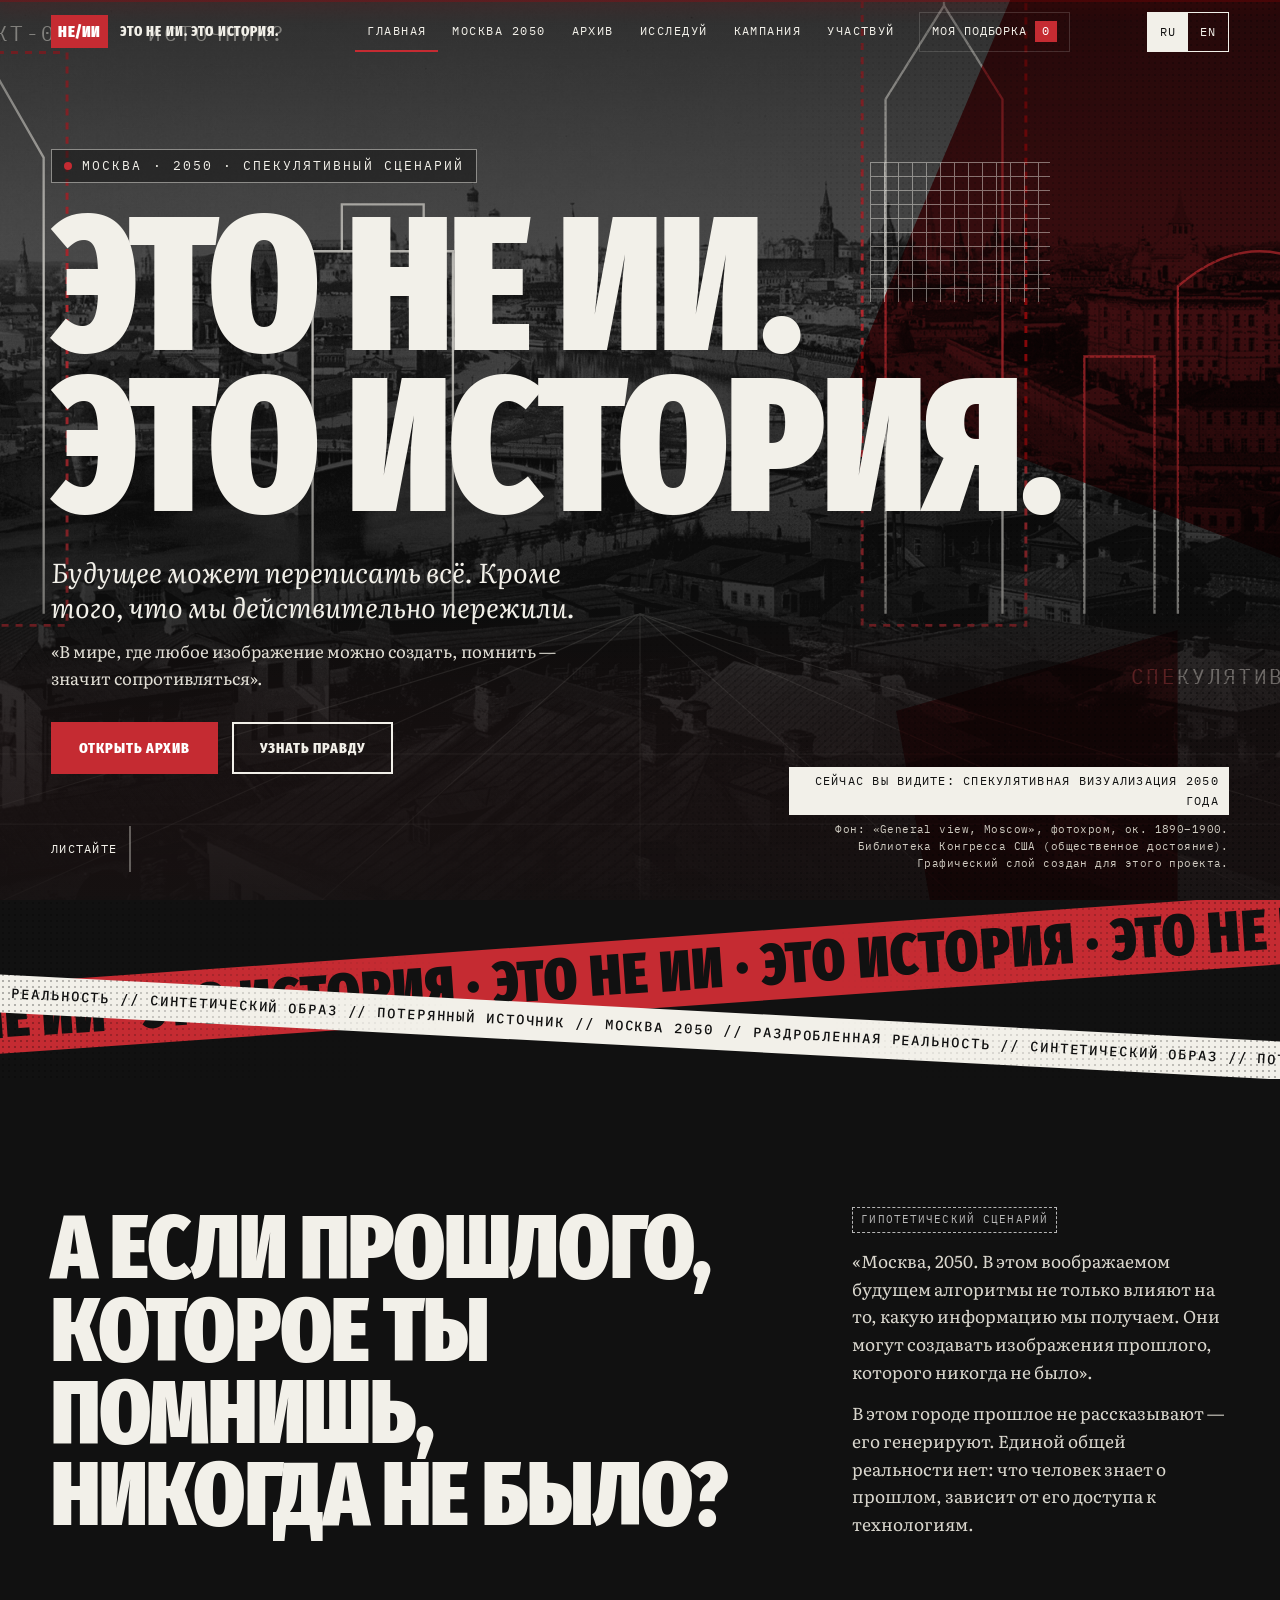
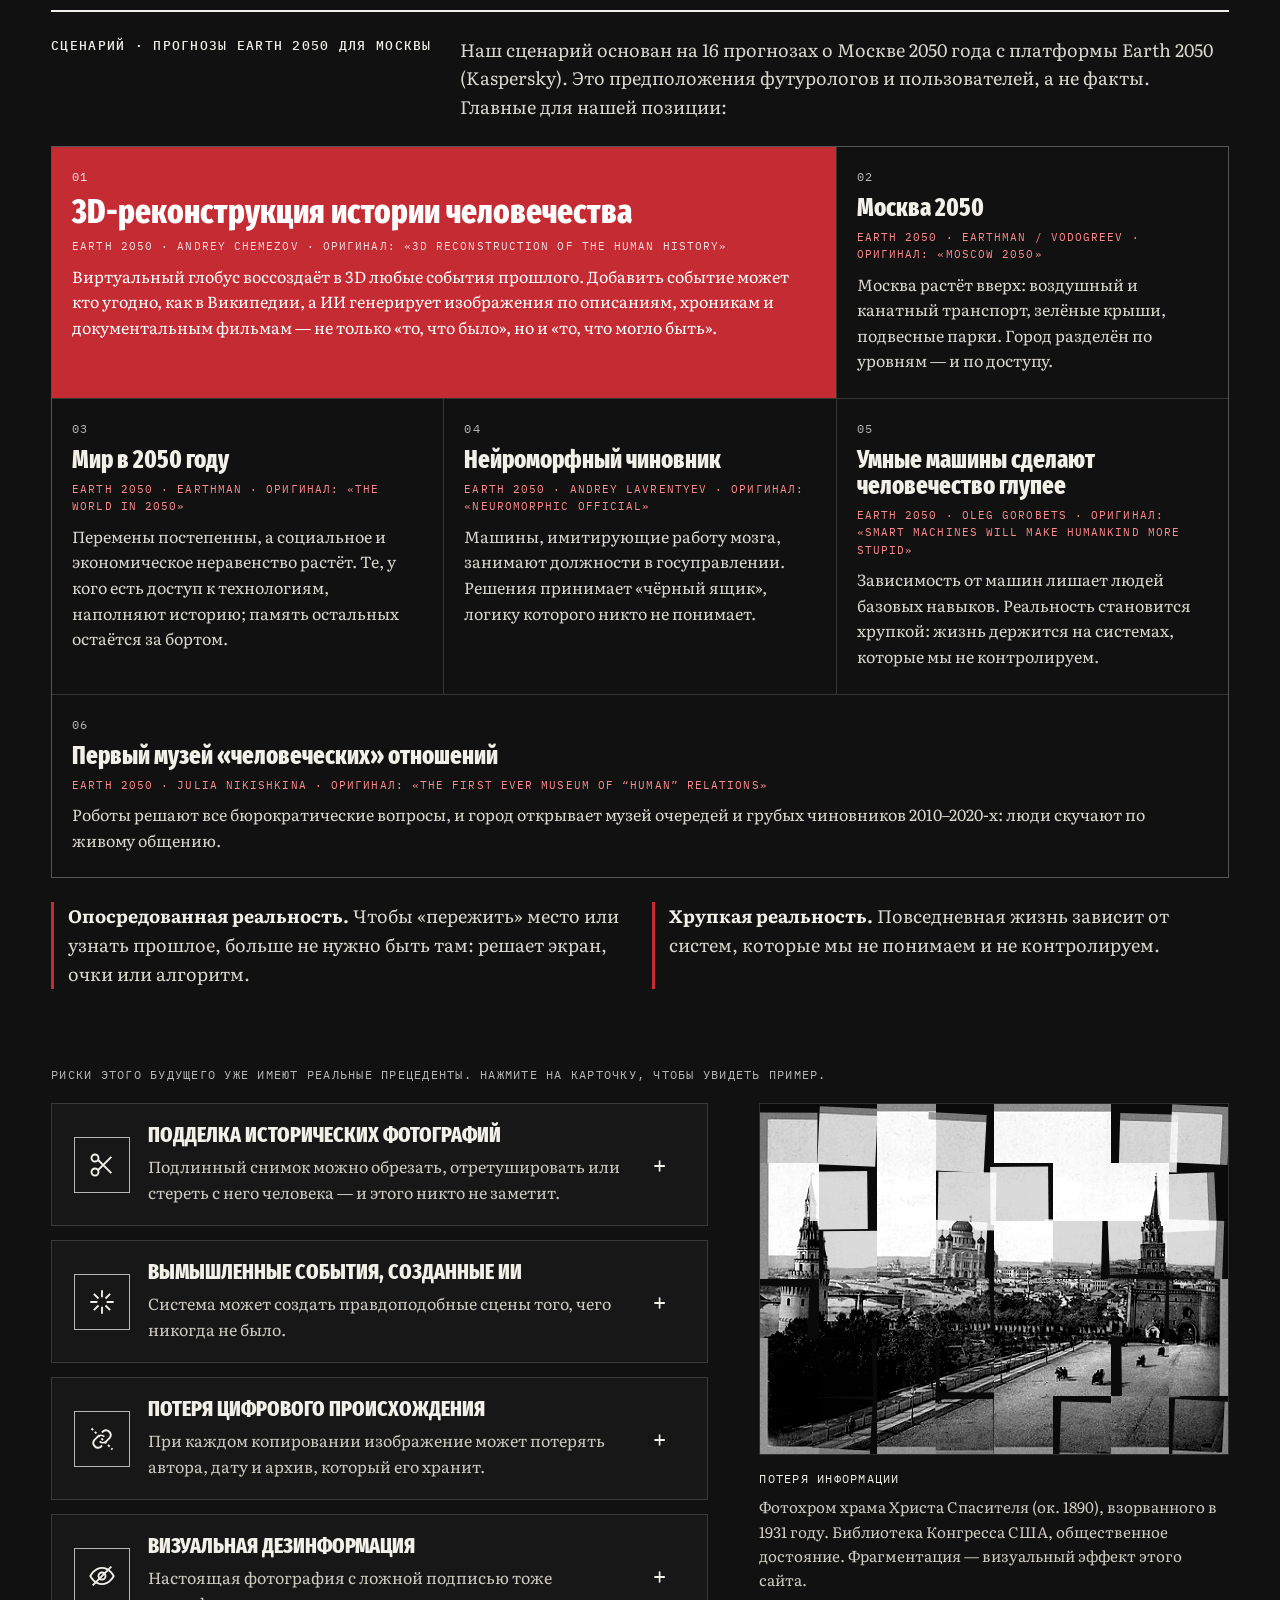
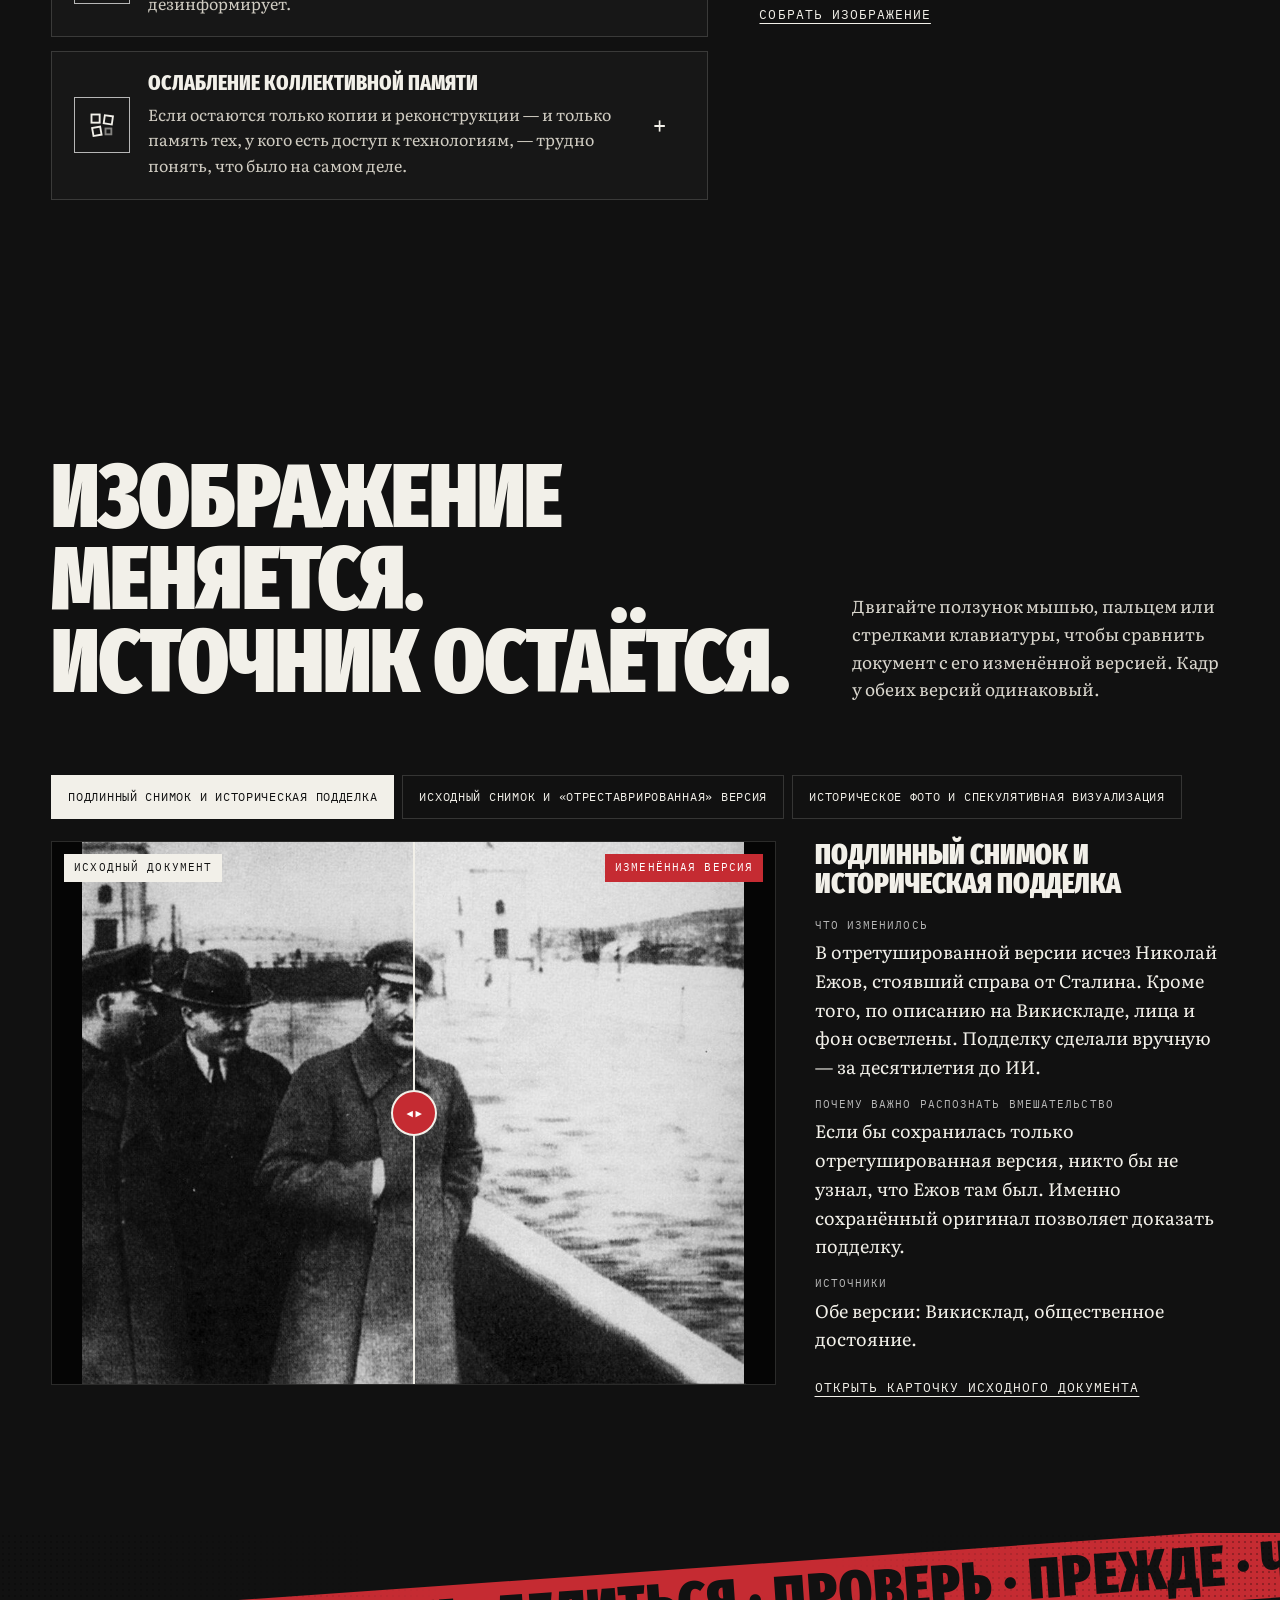
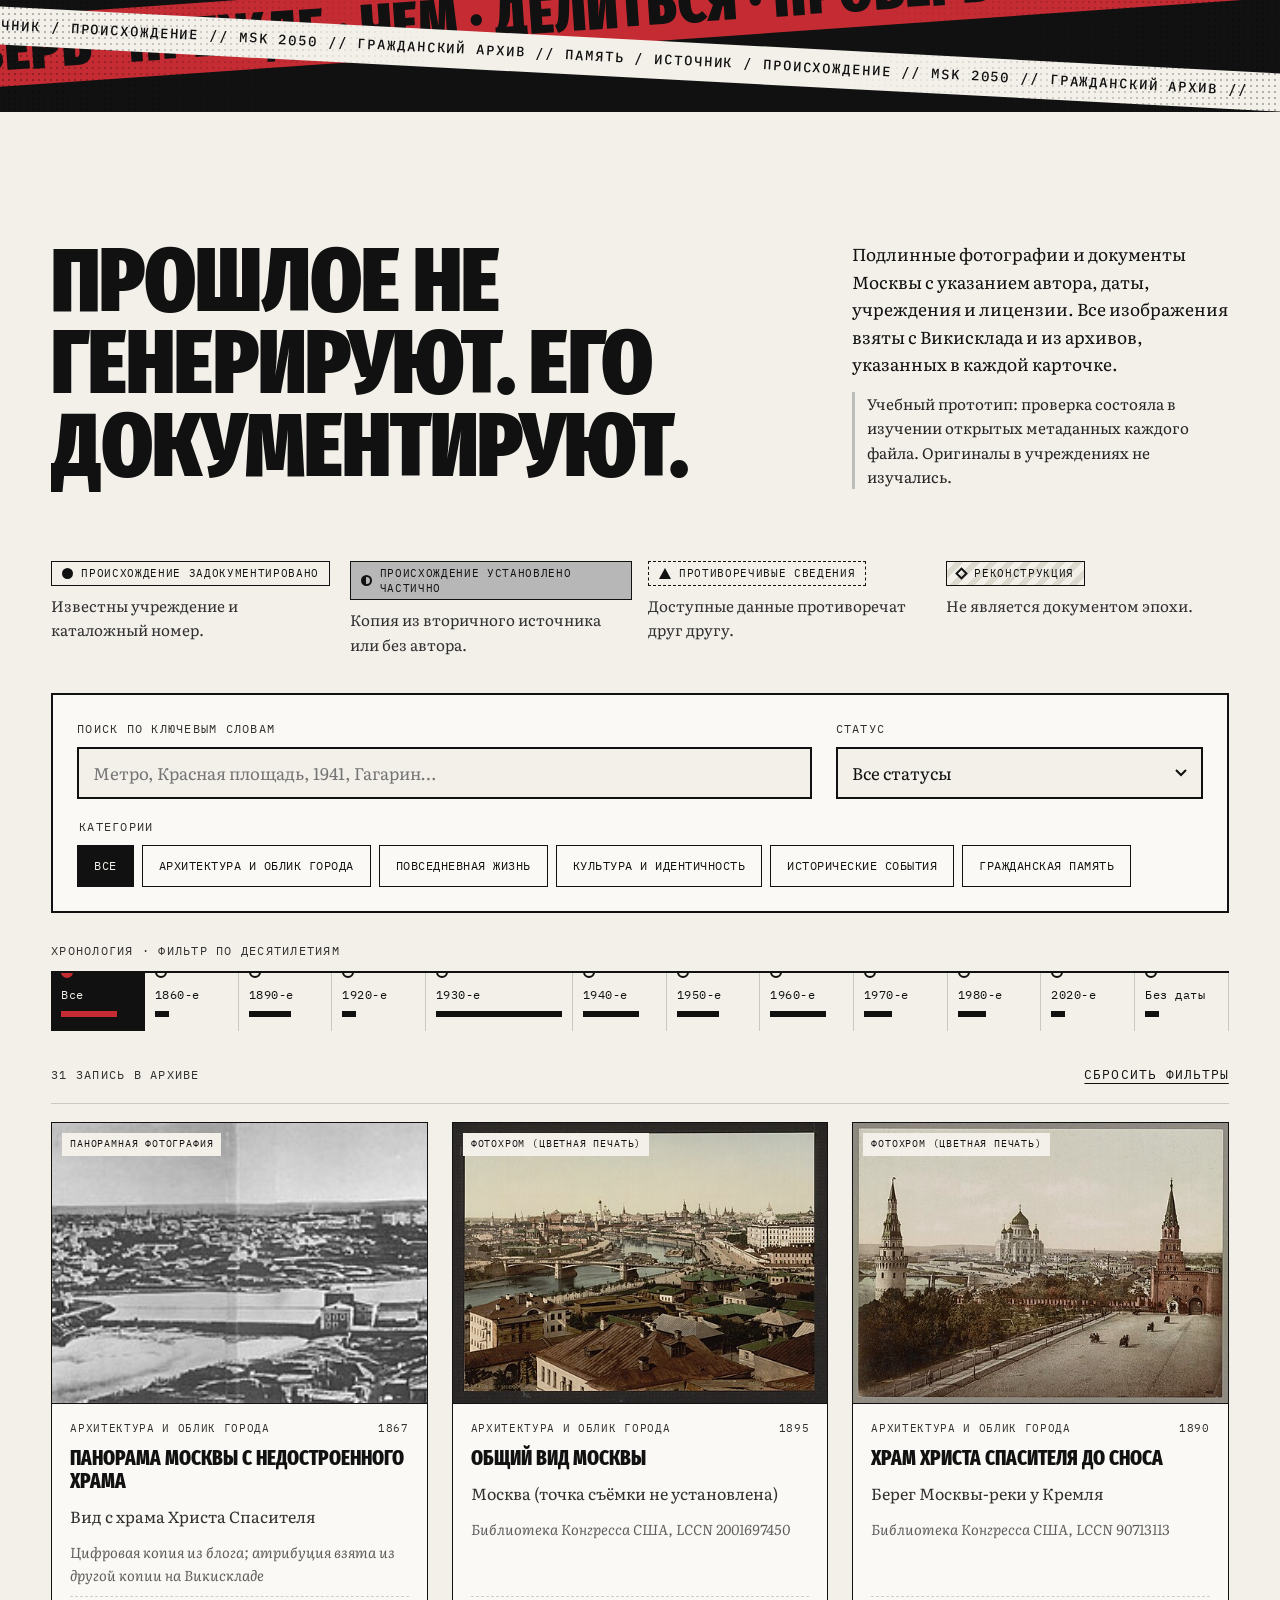
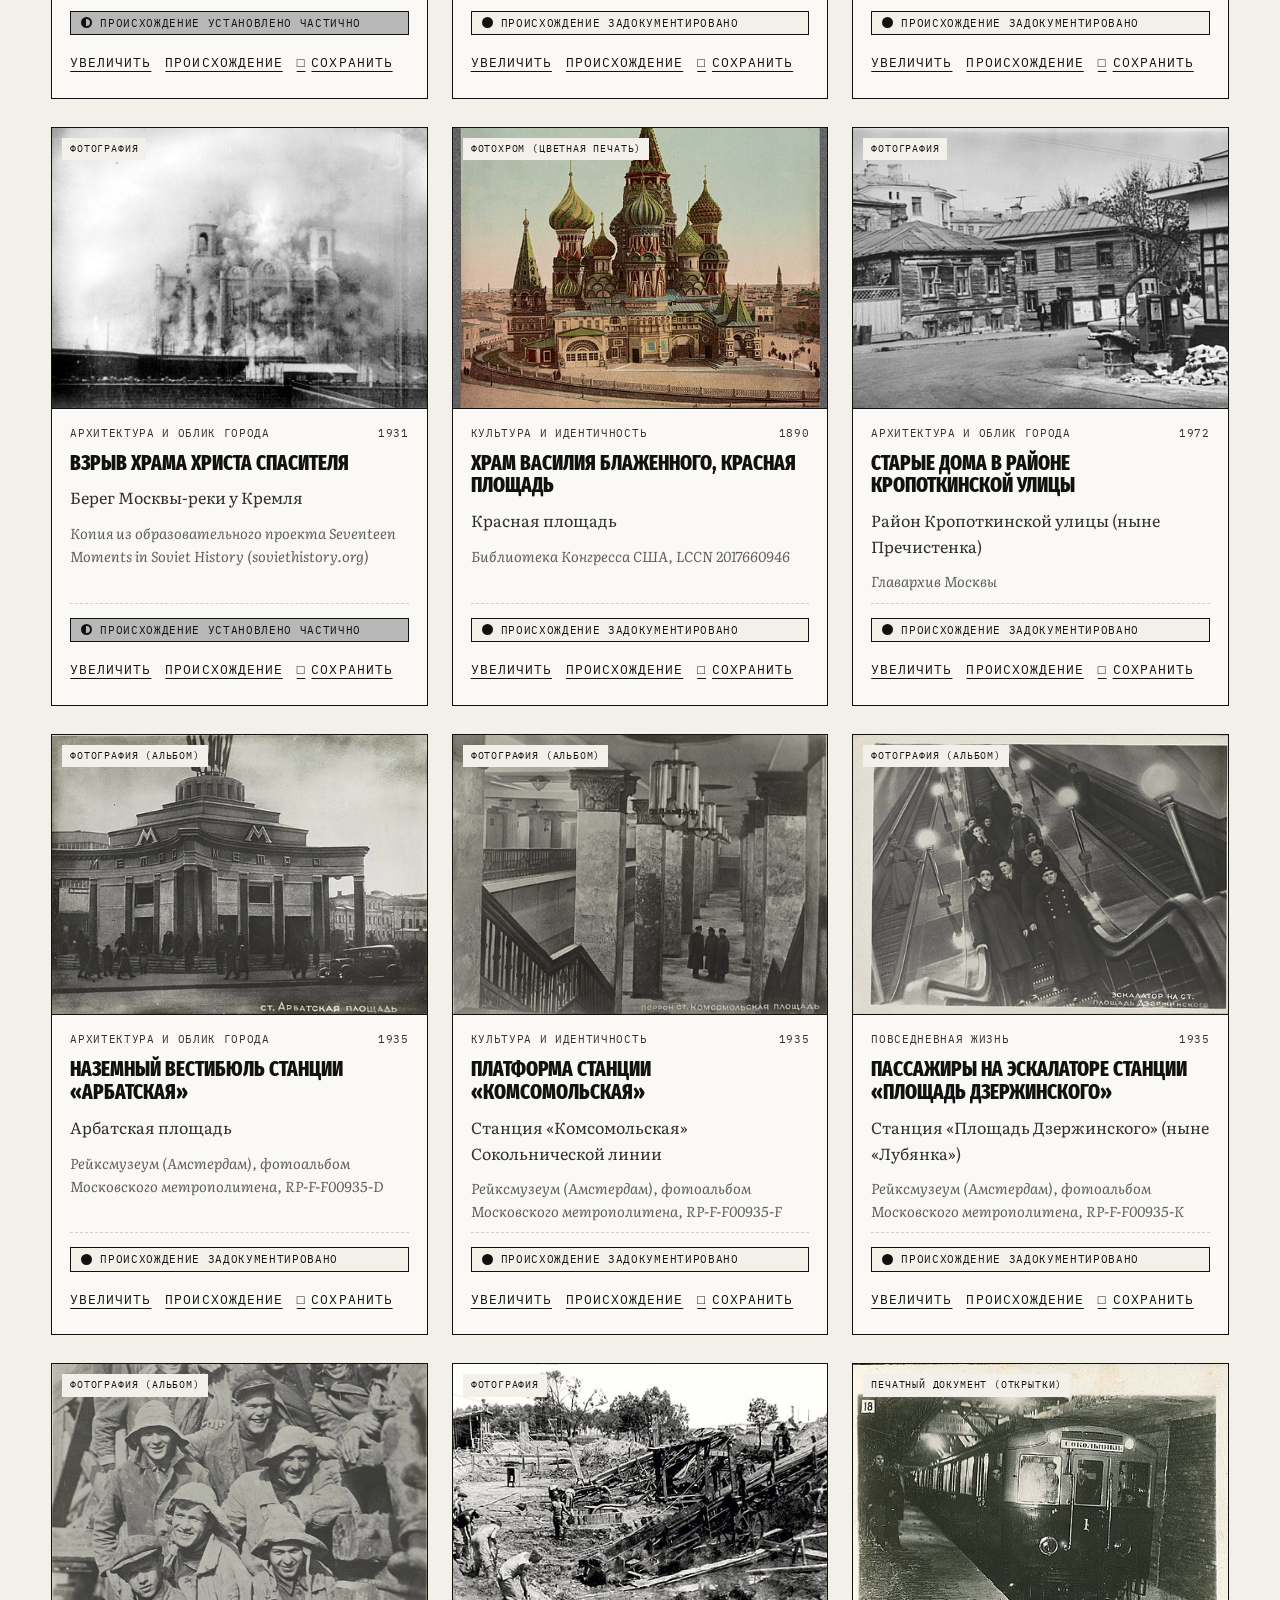
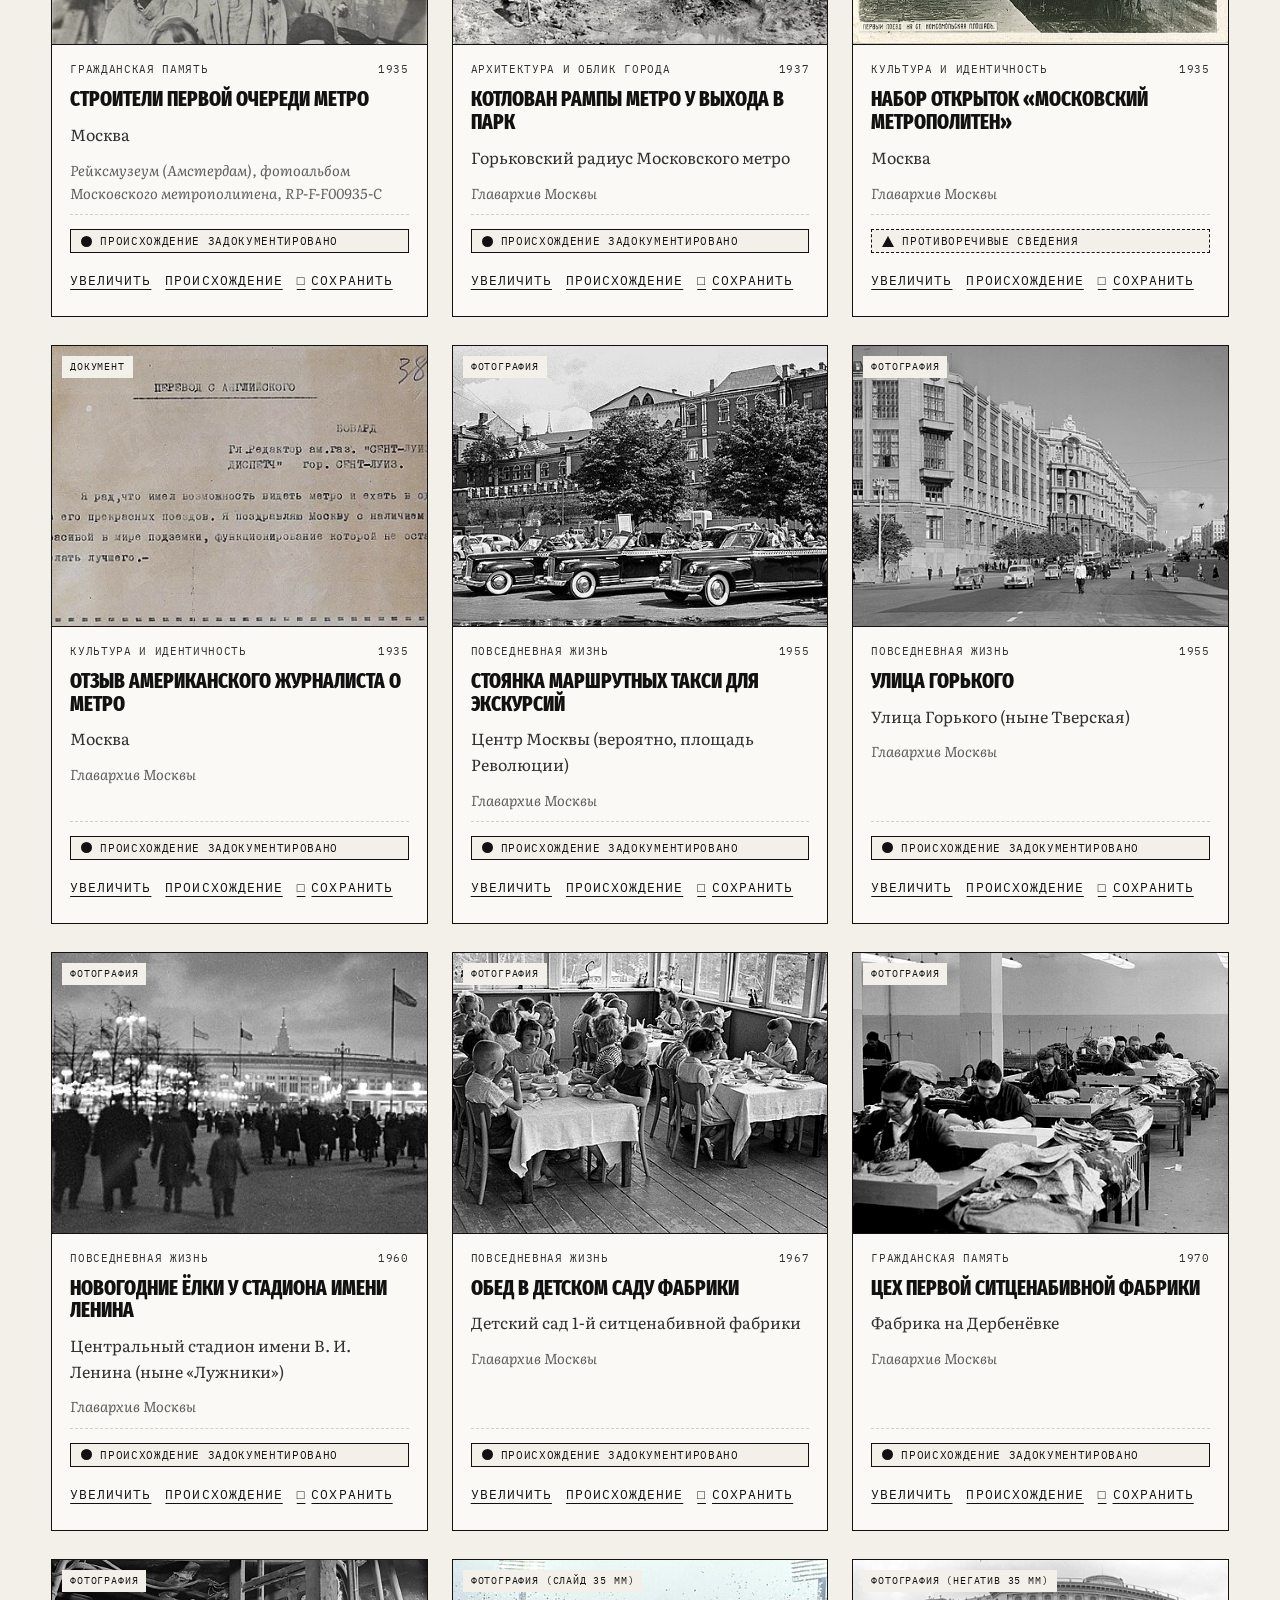
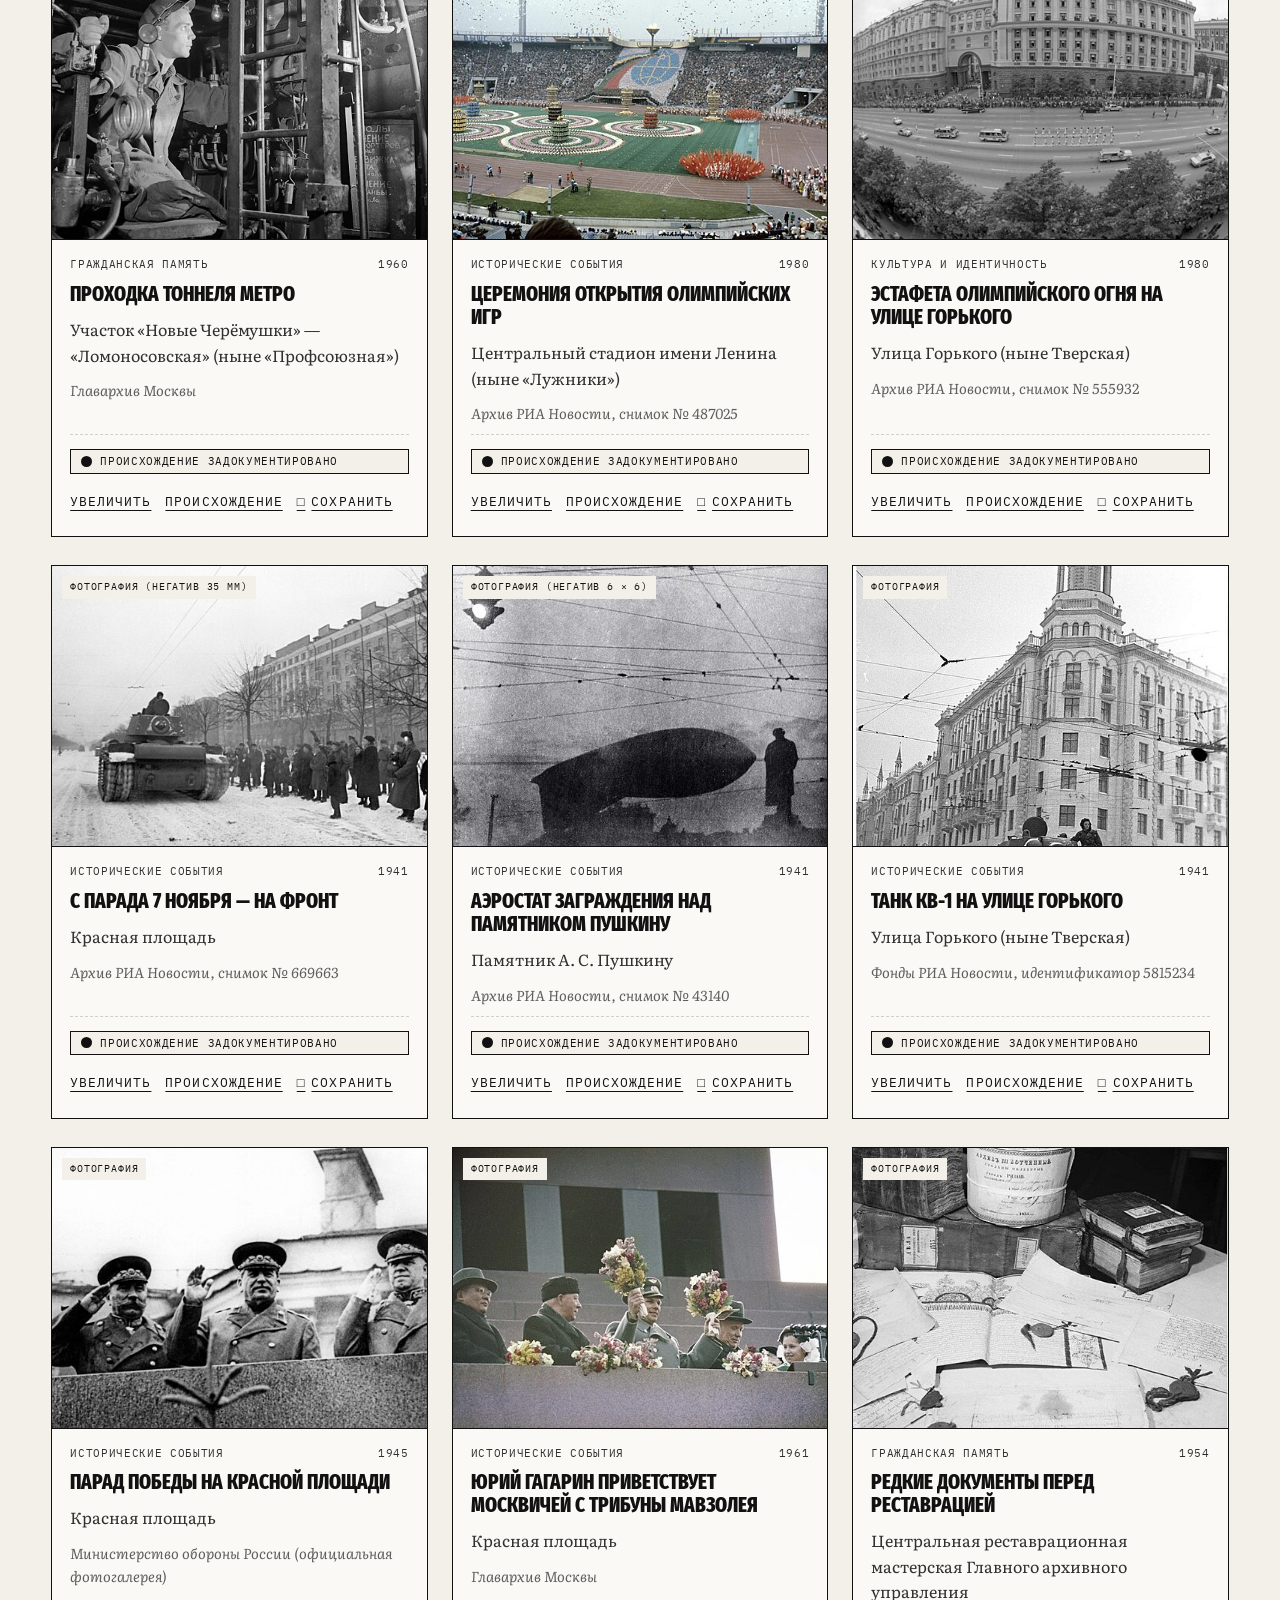
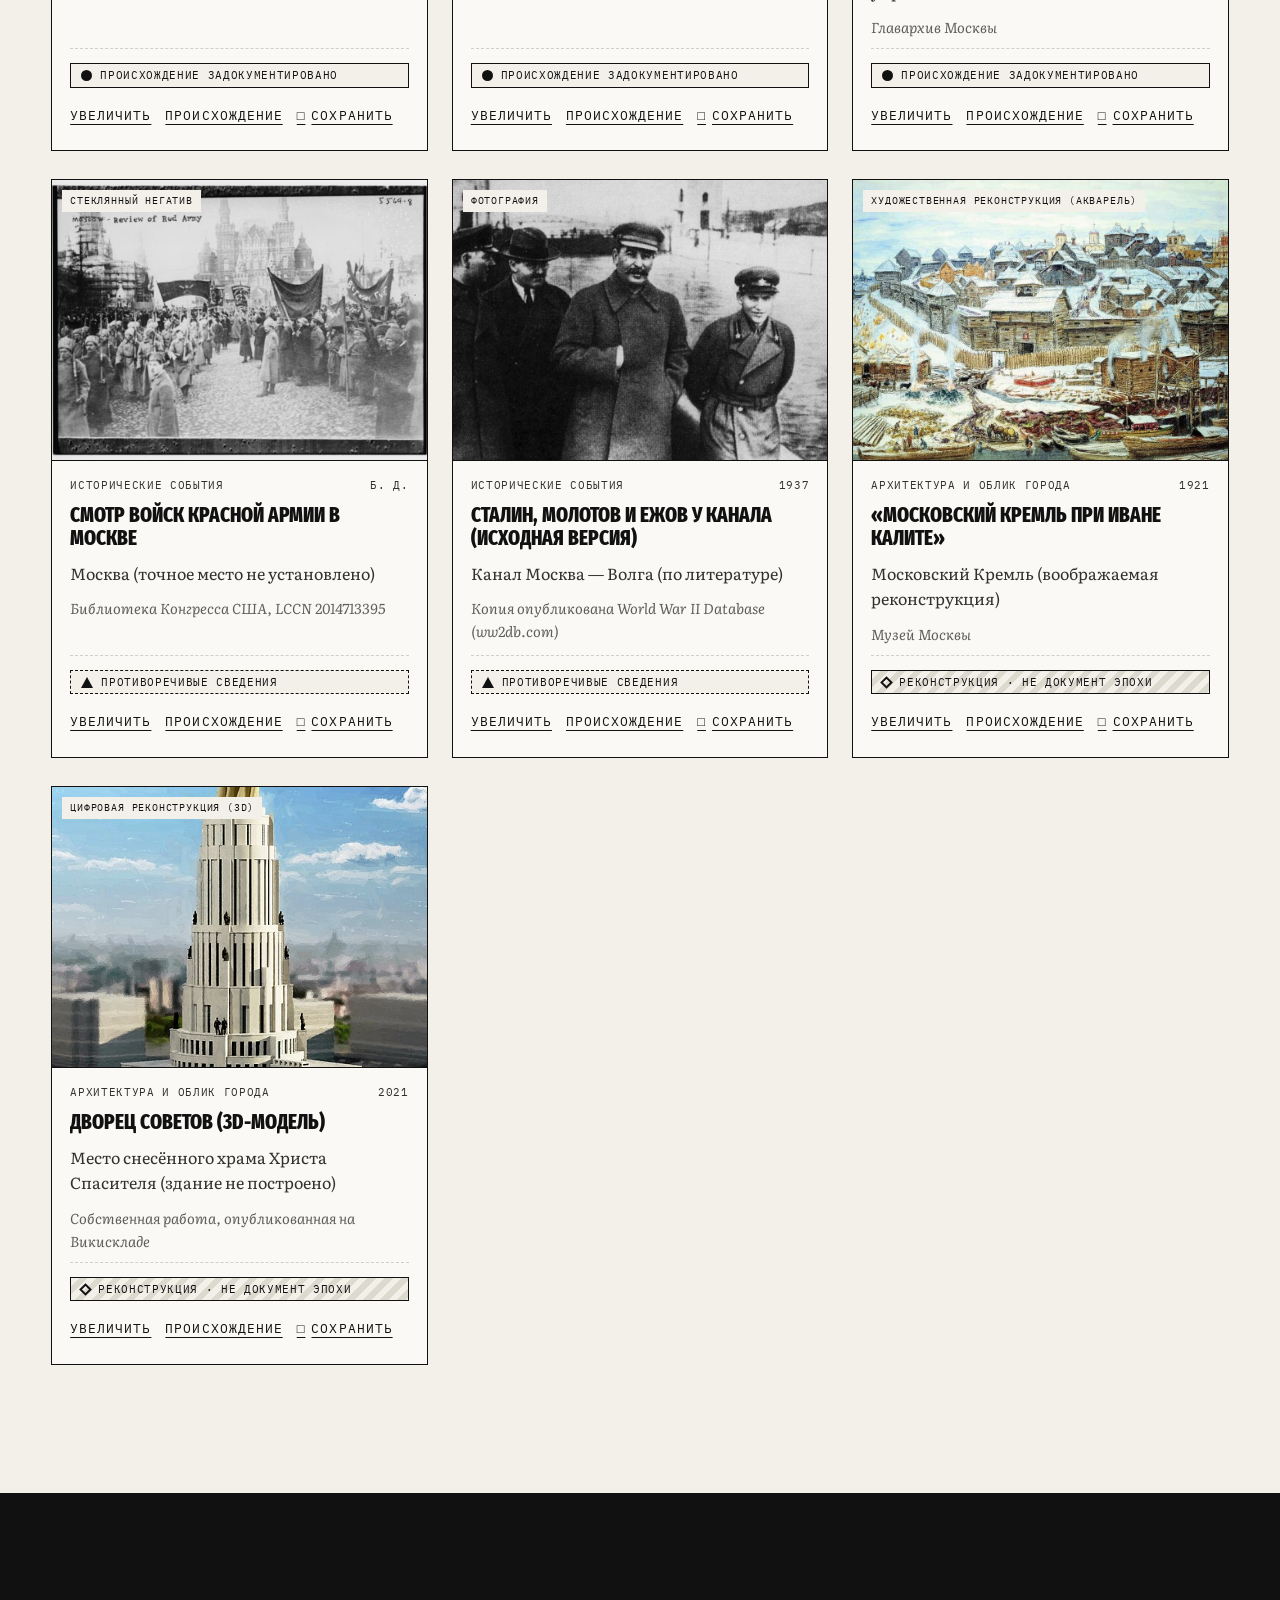
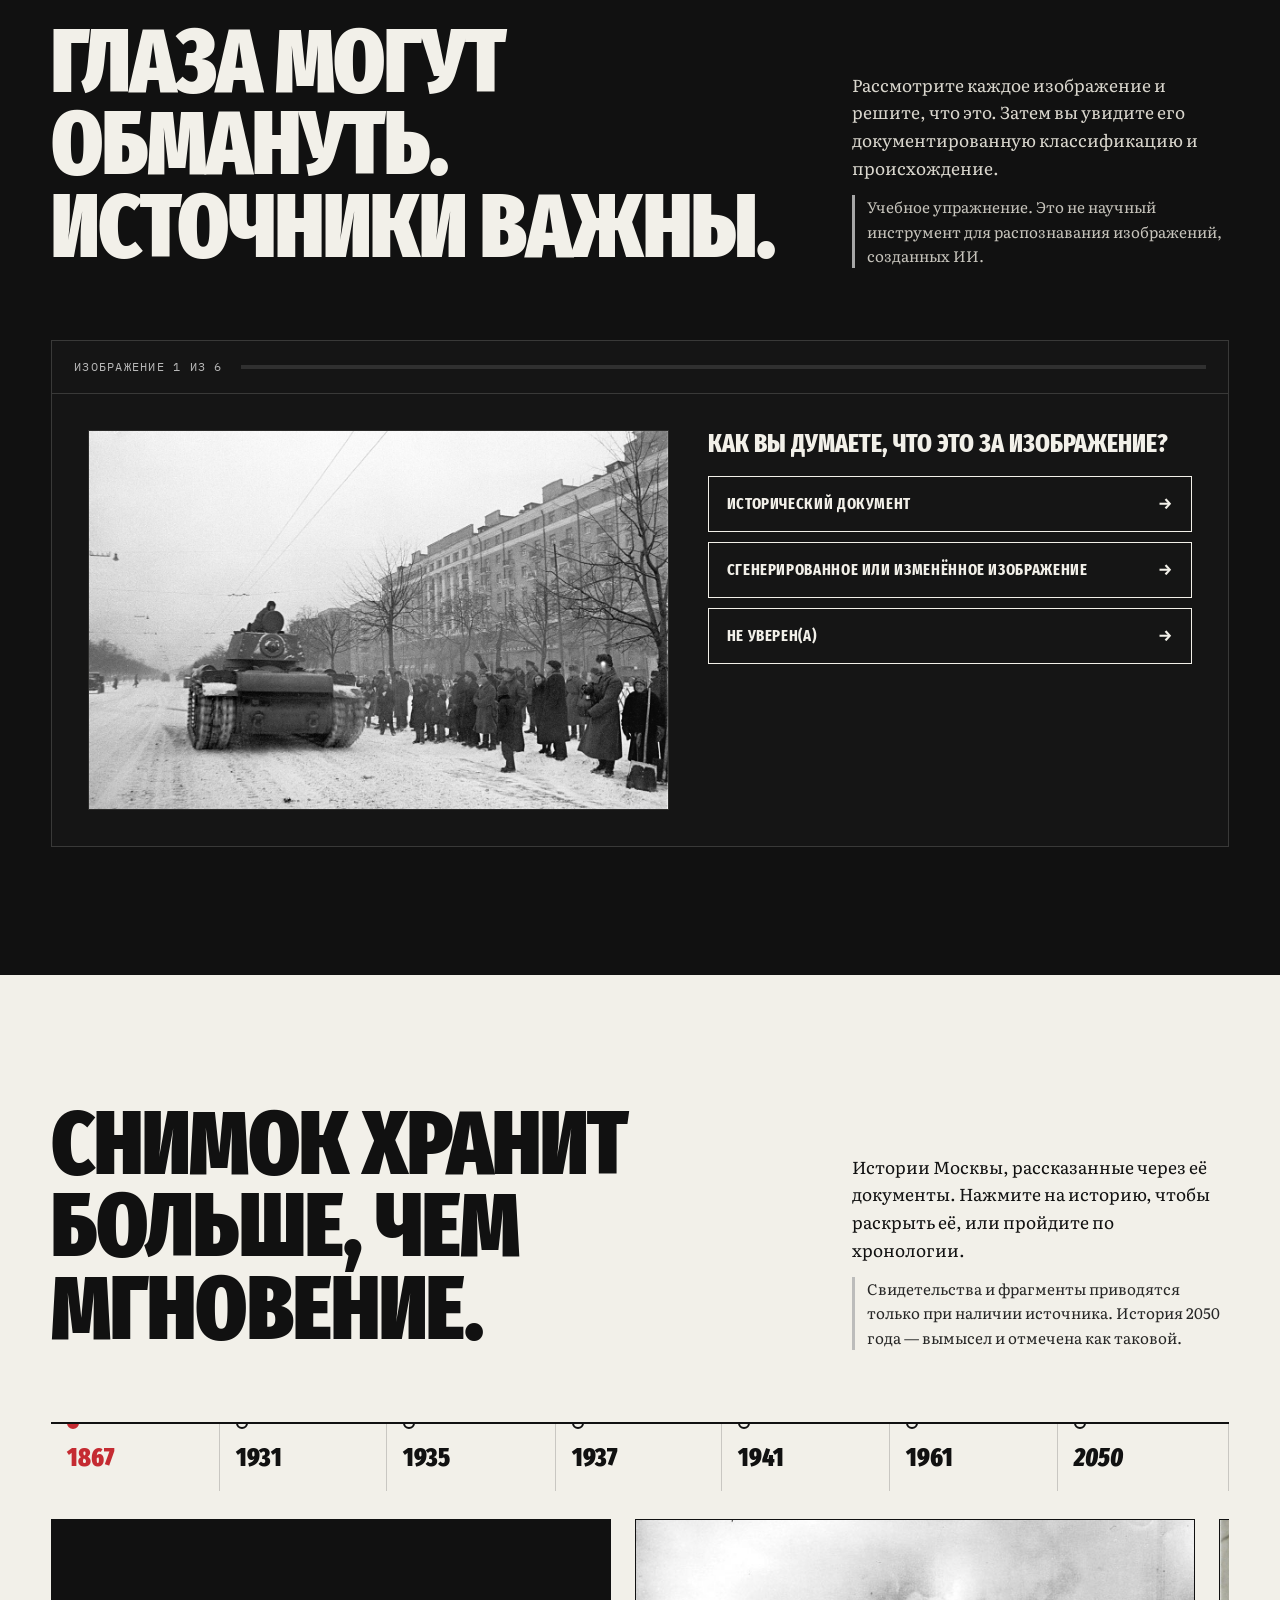
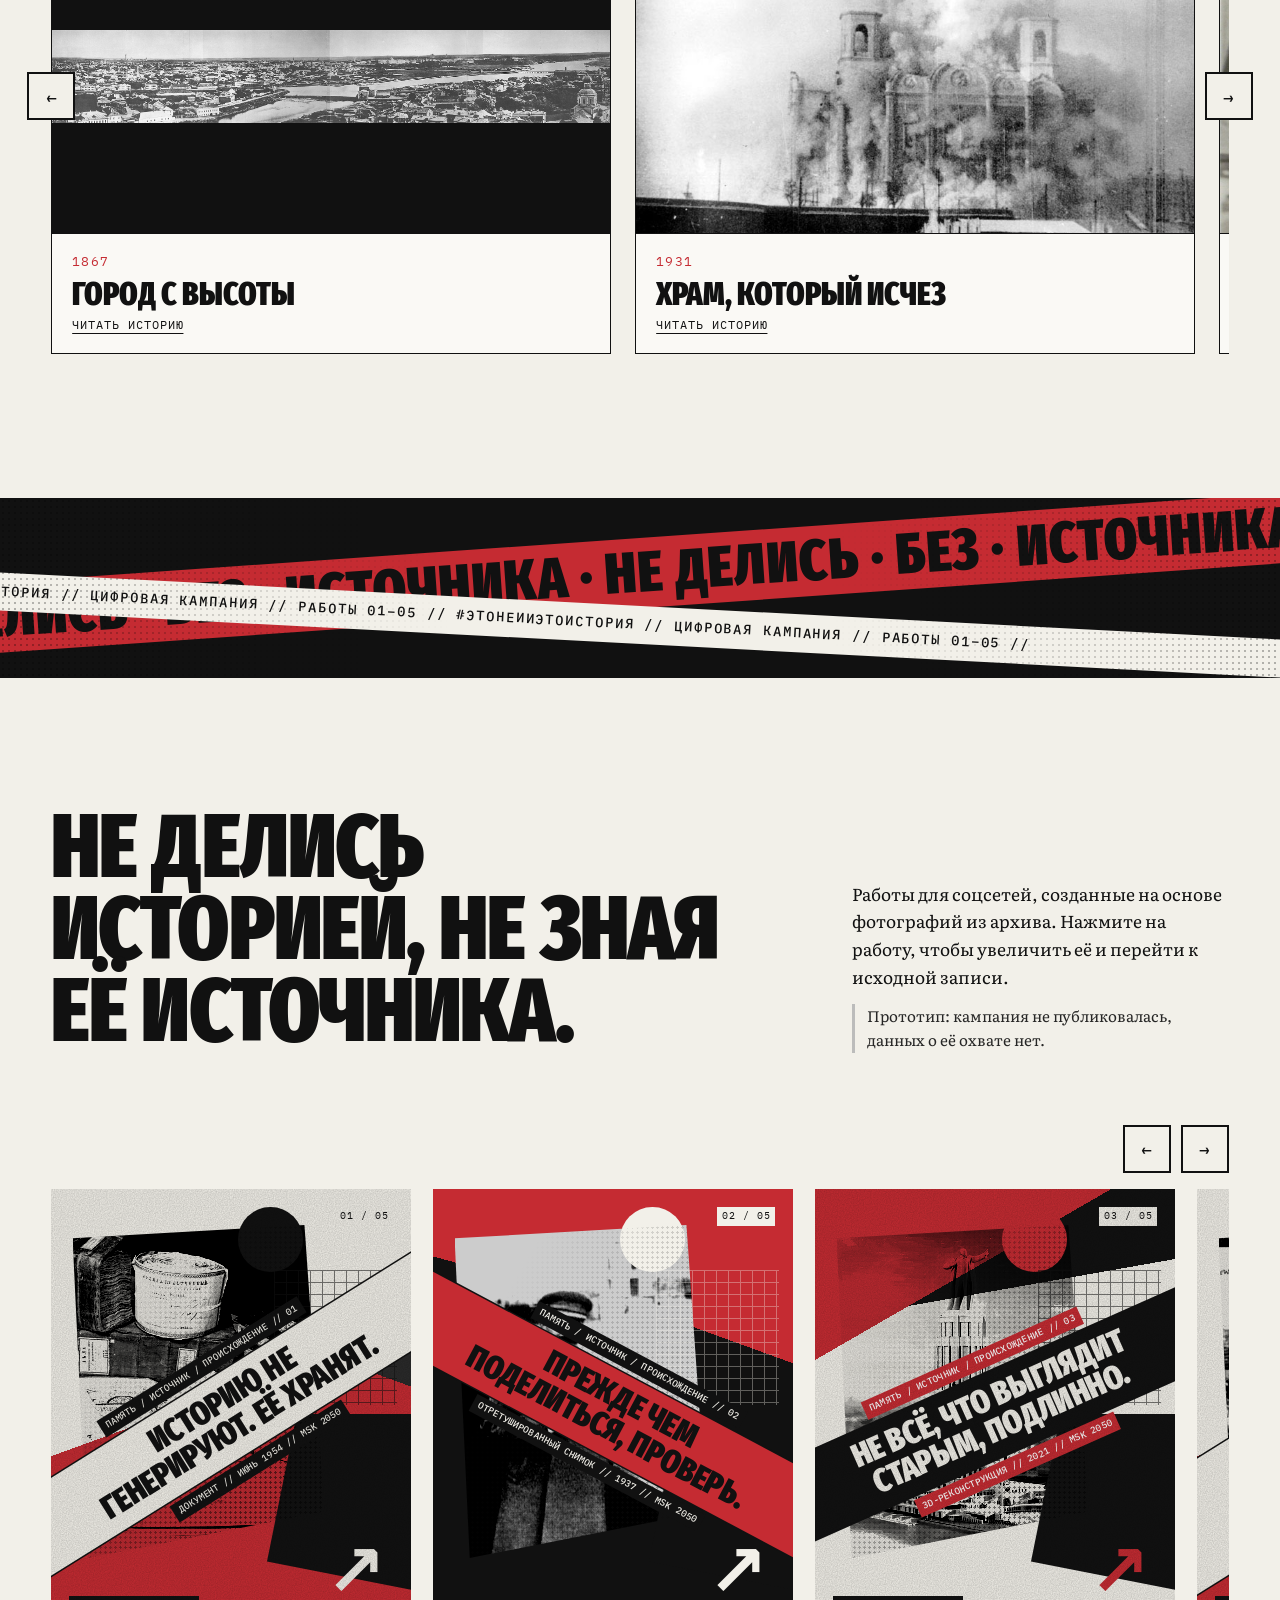
==== commit 7e56a18e: "Moscú 2050: tipografía estática para cirílico, títulos de predicciones en ruso y sin celda vacía" ====
--- a/moscu-2050/index.html
+++ b/moscu-2050/index.html
@@ -17,7 +17,7 @@
   <link rel="icon" href="img/favicon.svg" type="image/svg+xml">
   <link rel="preconnect" href="https://fonts.googleapis.com">
   <link rel="preconnect" href="https://fonts.gstatic.com" crossorigin>
-  <link href="https://fonts.googleapis.com/css2?family=Roboto+Flex:opsz,wdth,wght@8..144,25..151,400..1000&family=IBM+Plex+Mono:wght@400;500&family=Literata:ital,opsz,wght@0,7..72,400..600;1,7..72,400&display=swap" rel="stylesheet">
+  <link href="https://fonts.googleapis.com/css2?family=Fira+Sans+Extra+Condensed:wght@600;700;800;900&family=IBM+Plex+Mono:wght@400;500&family=Literata:ital,opsz,wght@0,7..72,400..600;1,7..72,400&display=swap" rel="stylesheet">
   <link rel="preload" as="image" href="img/archivo/vista-general-1890.jpg">
   <link rel="stylesheet" href="css/styles.css">
 </head>
--- a/moscu-2050/css/styles.css
+++ b/moscu-2050/css/styles.css
@@ -18,8 +18,10 @@
   --linea-osc: rgba(242, 240, 233, 0.16);
   --linea-cla: rgba(17, 17, 17, 0.18);
 
-  /* Fuentes con cirílico (ruso) y latín (inglés) */
-  --f-titular: "Roboto Flex", "Arial Narrow", system-ui, sans-serif;
+  /* Fuentes con cirílico (ruso) y latín (inglés).
+     Títulos: fuente estática (no variable) para evitar trazos internos
+     en letras cirílicas con partes superpuestas, como la «Ы». */
+  --f-titular: "Fira Sans Extra Condensed", "Arial Narrow", system-ui, sans-serif;
   --f-texto: "Literata", Georgia, "Times New Roman", serif;
   --f-mono: "IBM Plex Mono", ui-monospace, Consolas, monospace;
 
@@ -282,10 +284,12 @@
 .escenario__lista { list-style: none; display: grid; grid-template-columns: repeat(3, minmax(0, 1fr)); gap: 1px; background: var(--linea-osc); border: 1px solid var(--linea-osc); }
 .prediccion { background: var(--carbon); padding: 20px 20px 24px; display: grid; gap: 8px; align-content: start; font-size: 1rem; color: #DAD7CE; }
 .prediccion__num { color: var(--gris-cla); }
-.prediccion__titulo { font-family: var(--f-titular); font-weight: 800; font-stretch: 85%; font-size: 1.25rem; line-height: 1.1; color: var(--hueso); }
+.prediccion__titulo { font-family: var(--f-titular); font-weight: 800; font-size: 1.55rem; line-height: 1.05; color: var(--hueso); }
 .prediccion__autor { color: #FF8A8F; font-size: .68rem; }
 .prediccion--clave { background: var(--rojo); color: #fff; grid-column: span 2; }
-.prediccion--clave .prediccion__titulo { font-size: 1.6rem; color: #fff; }
+/* La última predicción ocupa la fila completa para que no quede una celda vacía */
+.prediccion:last-child { grid-column: 1 / -1; }
+.prediccion--clave .prediccion__titulo { font-size: 2.1rem; color: #fff; }
 .prediccion--clave .prediccion__autor, .prediccion--clave .prediccion__num { color: #fff; opacity: .85; }
 .escenario__postura { display: grid; grid-template-columns: 1fr 1fr; gap: 24px; }
 .escenario__postura p { padding-left: 14px; border-left: 3px solid var(--rojo); color: #DAD7CE; }
@@ -623,7 +627,7 @@
 .pieza__frase {
   display: inline-block; max-width: 94cqw;
   font-family: var(--f-titular); font-weight: 900; font-stretch: 62%;
-  font-size: 9.2cqw; line-height: .88; text-transform: uppercase; letter-spacing: -.01em; color: var(--carbon);
+  font-size: 9.2cqw; line-height: .98; text-transform: uppercase; letter-spacing: 0; color: var(--carbon);
 }
 .pieza__micro {
   display: inline-block; padding: .6cqw 1.6cqw; background: var(--carbon); color: var(--hueso);
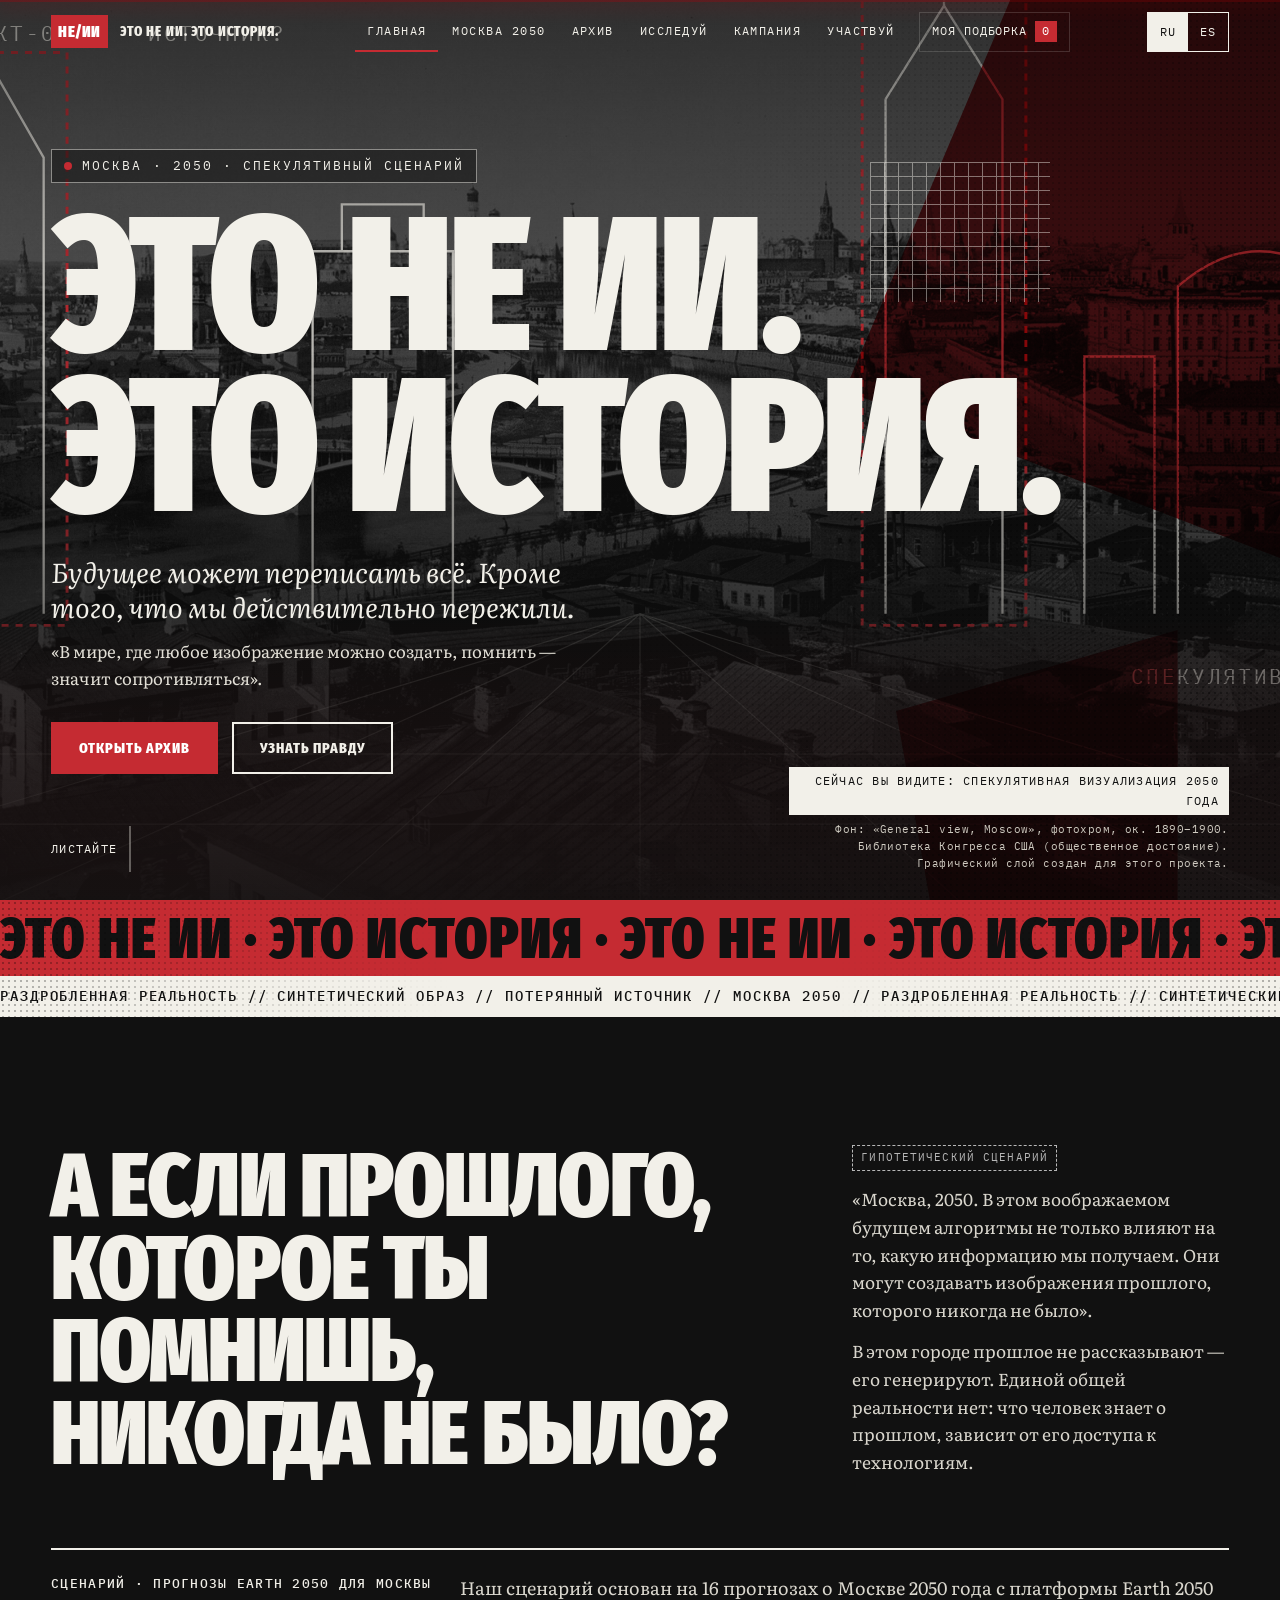
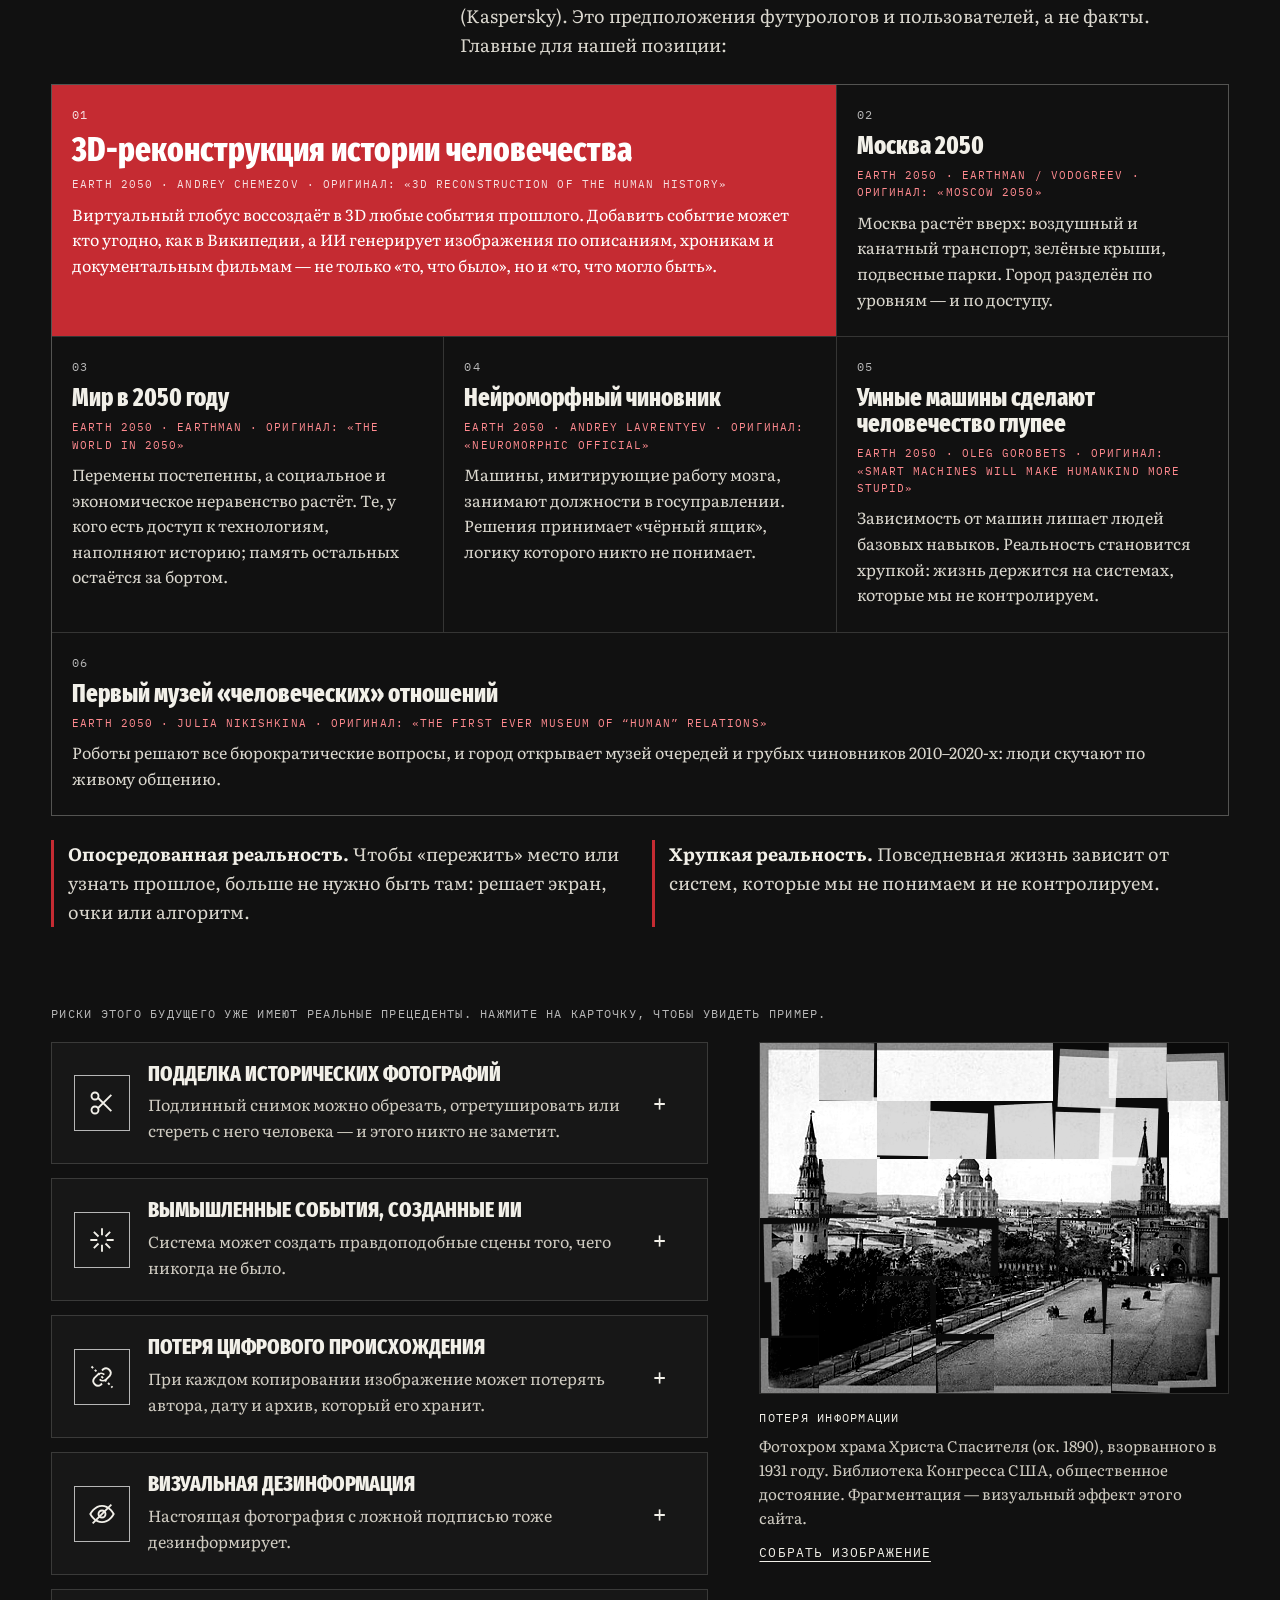
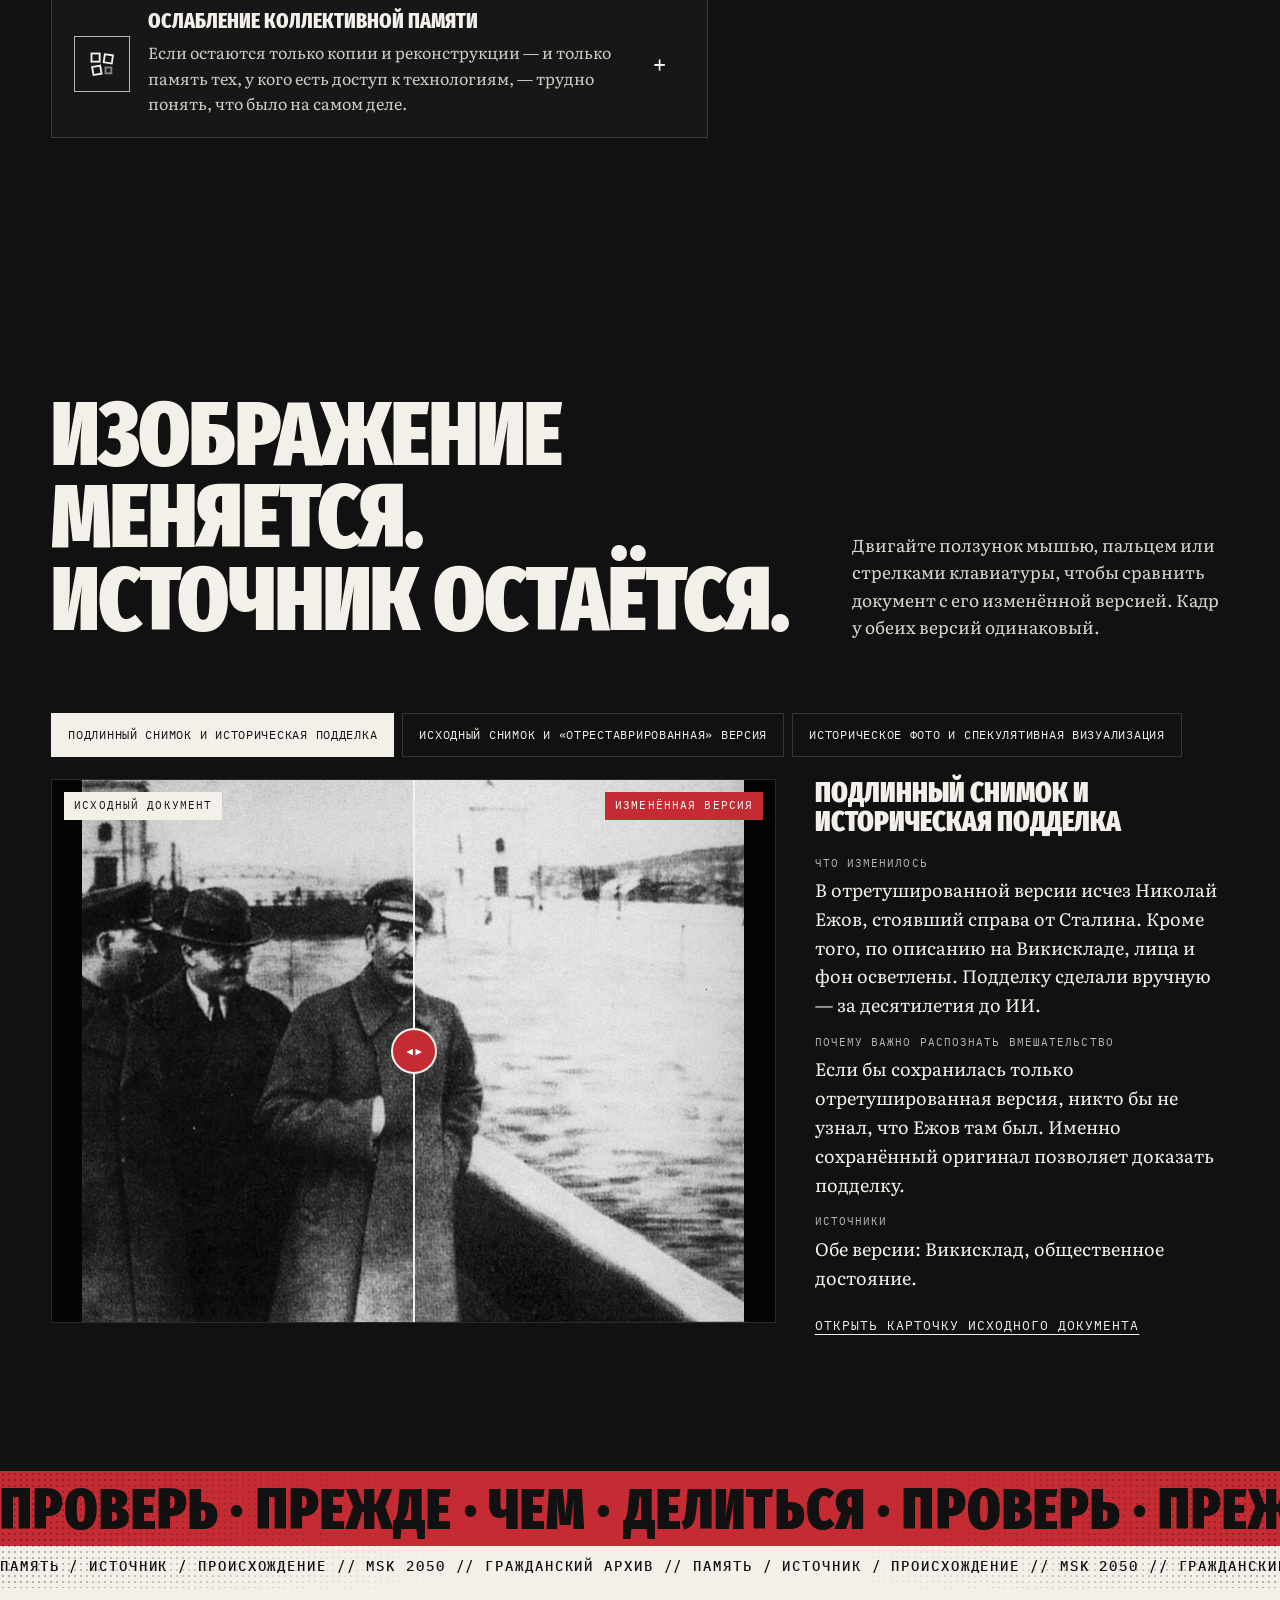
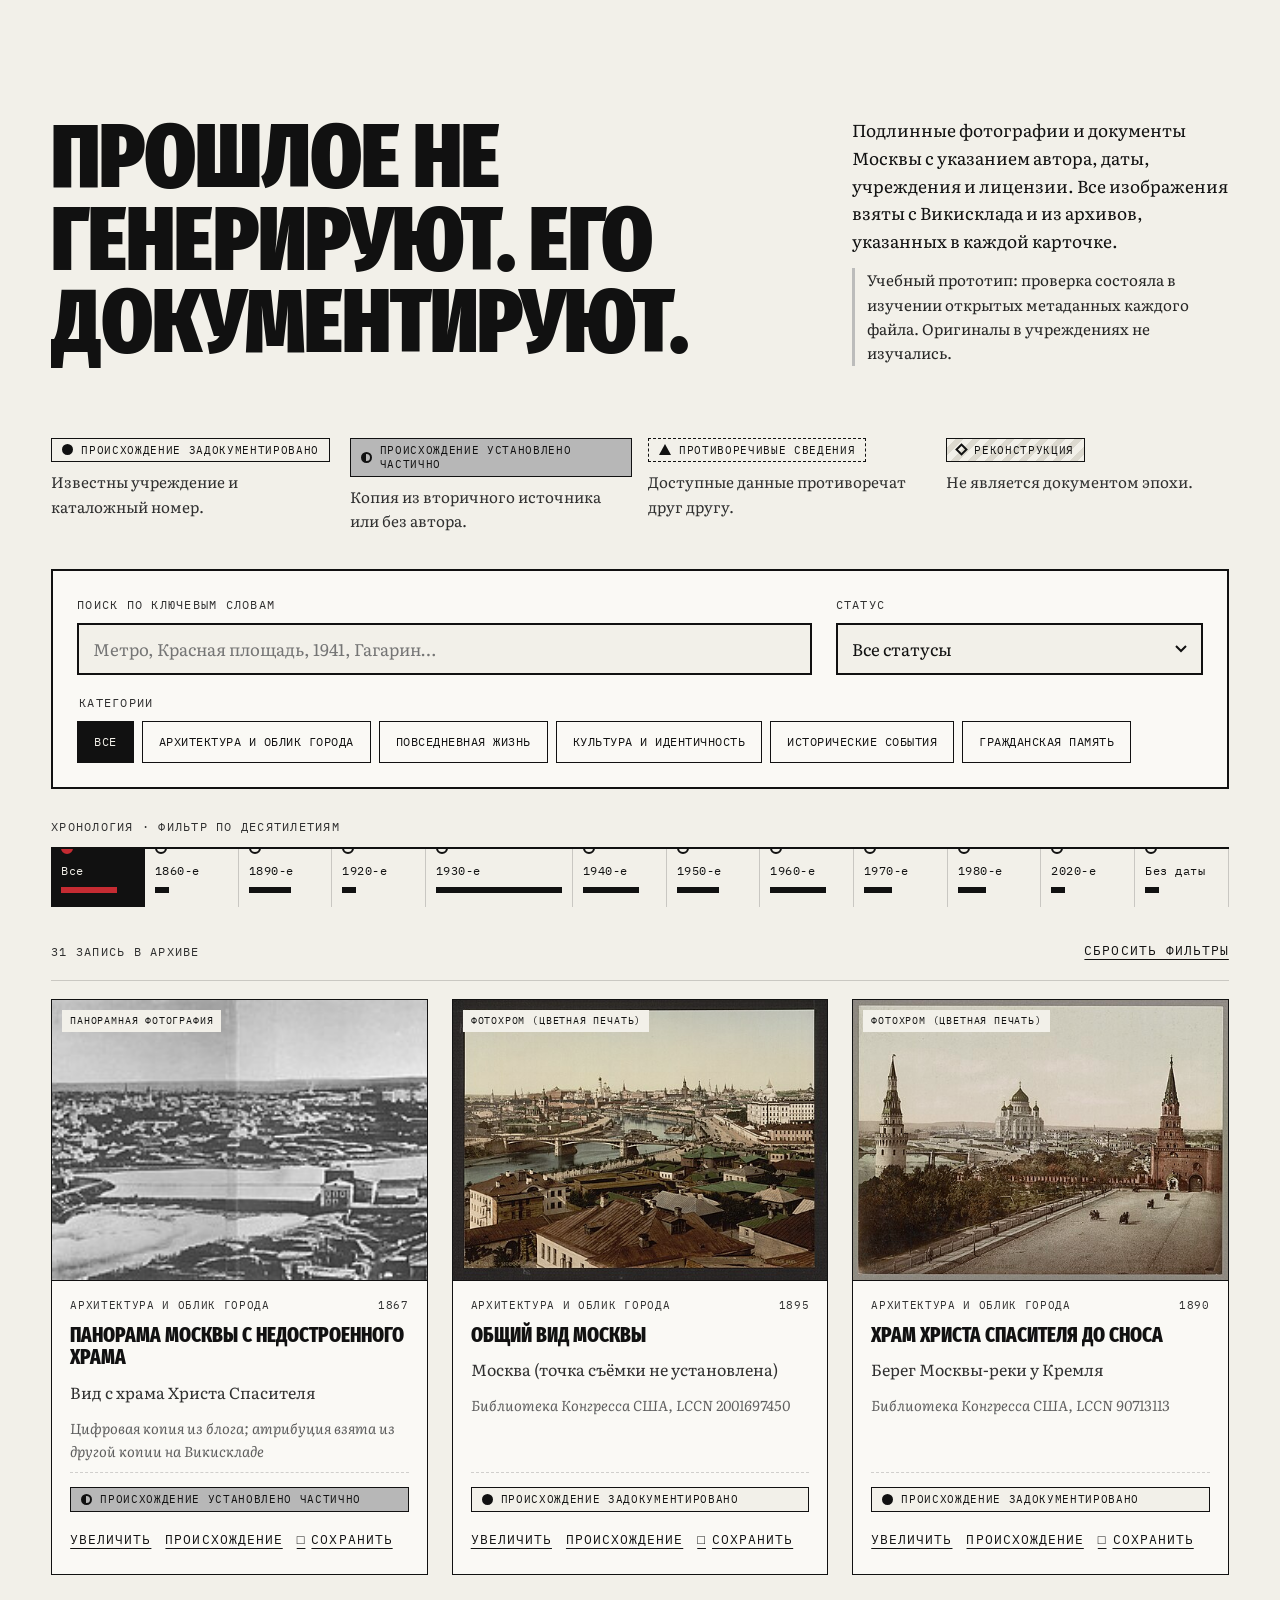
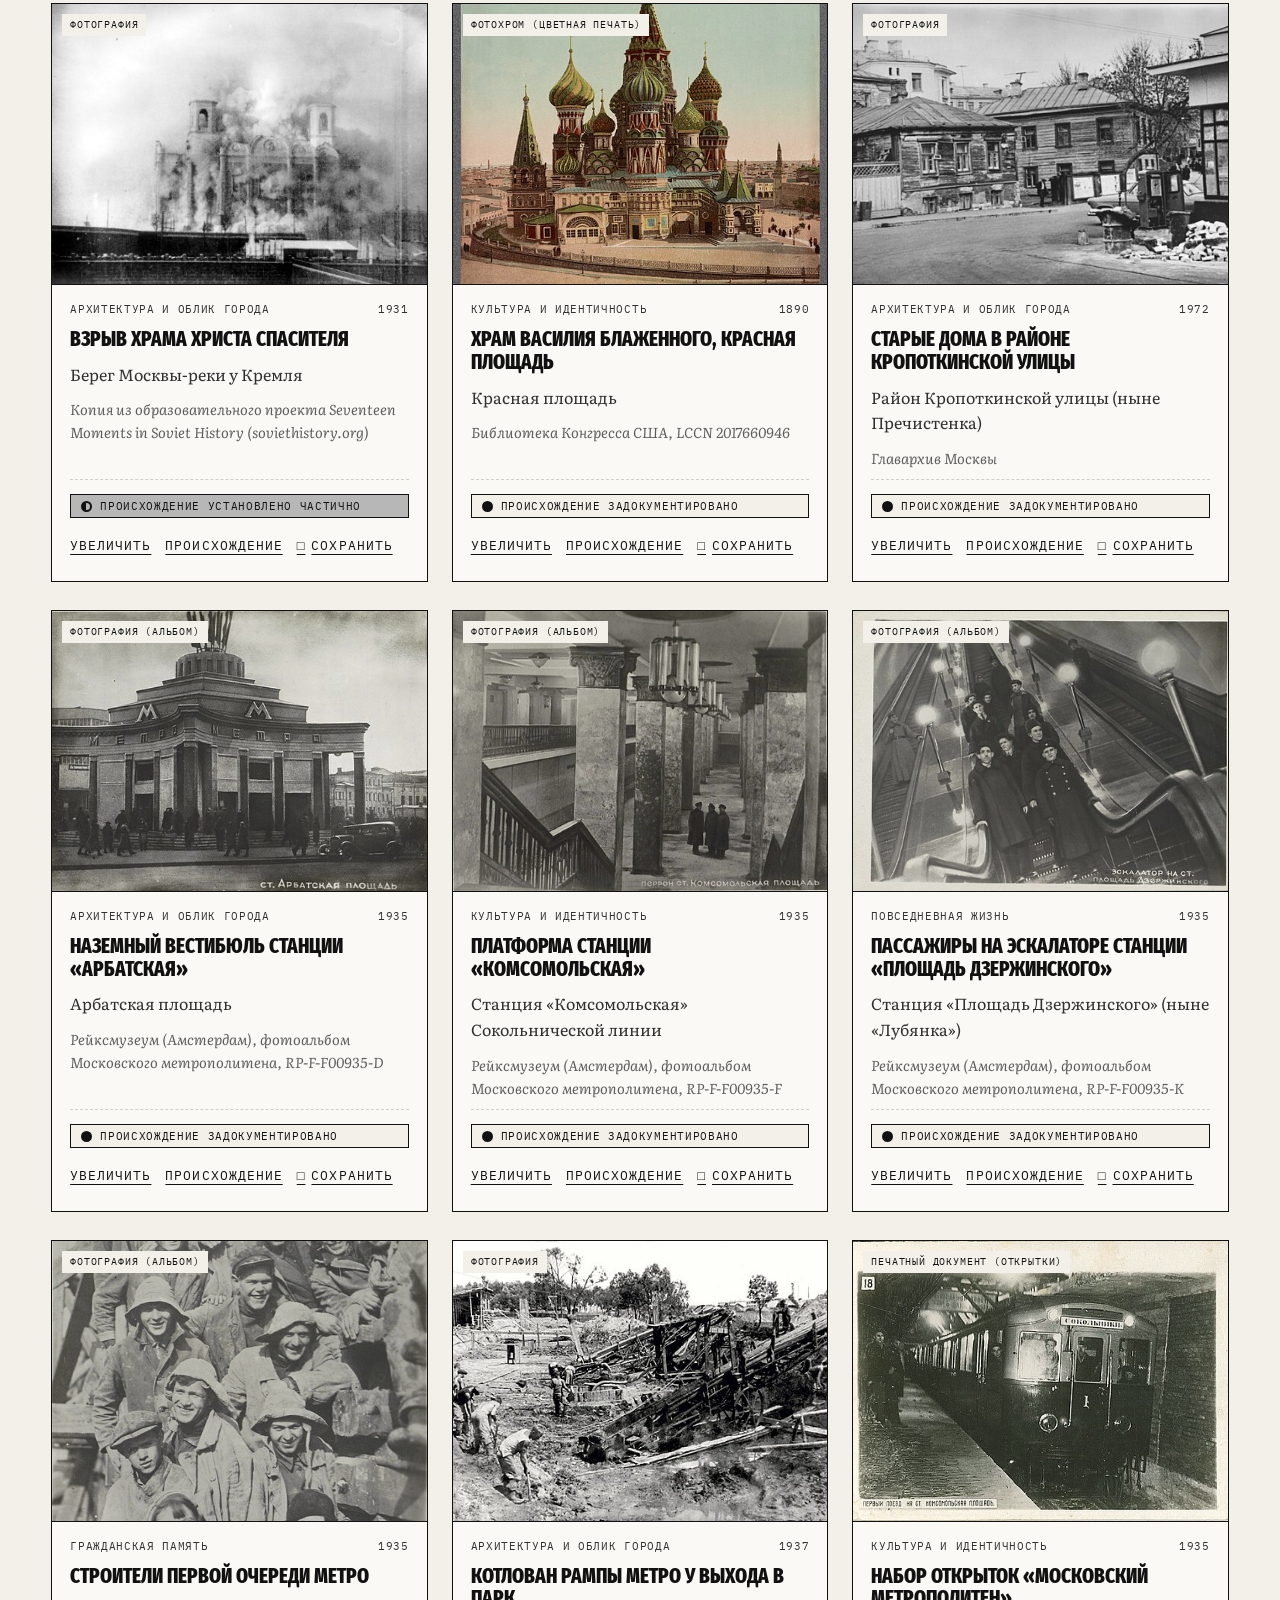
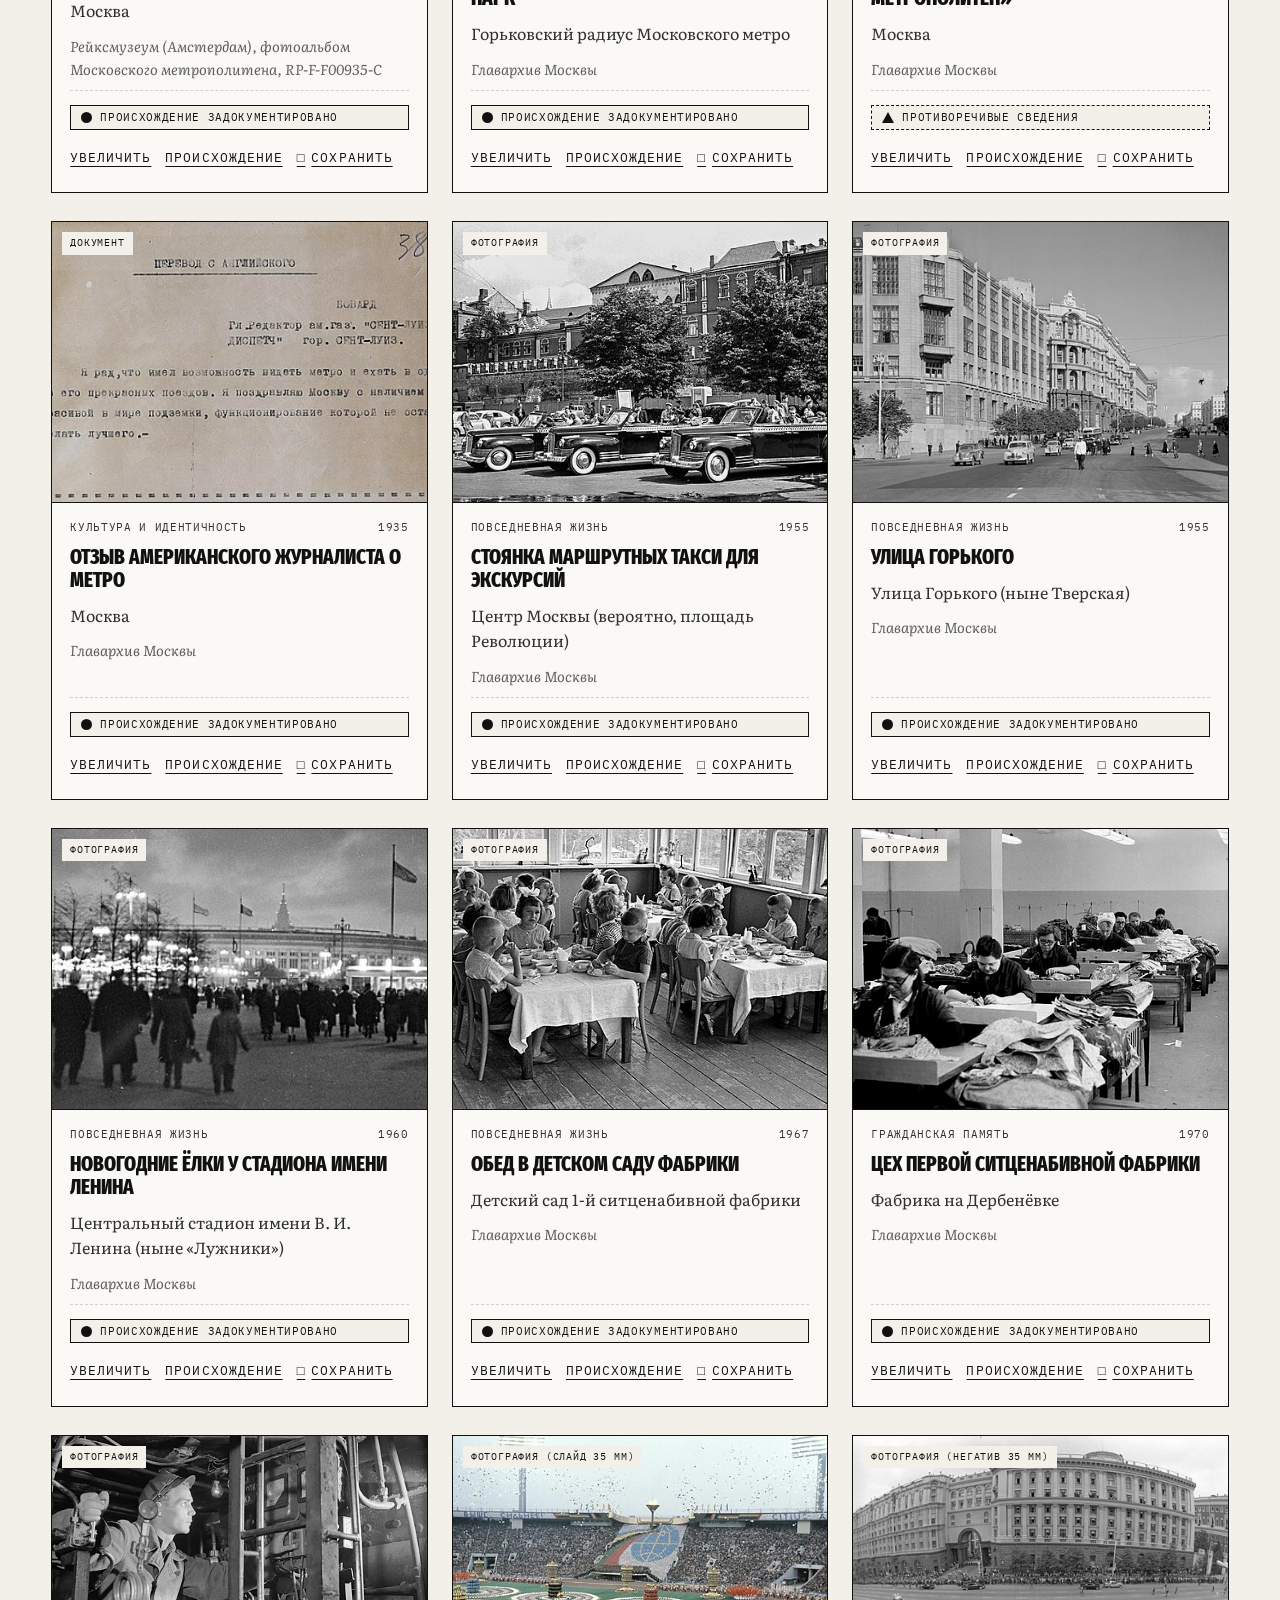
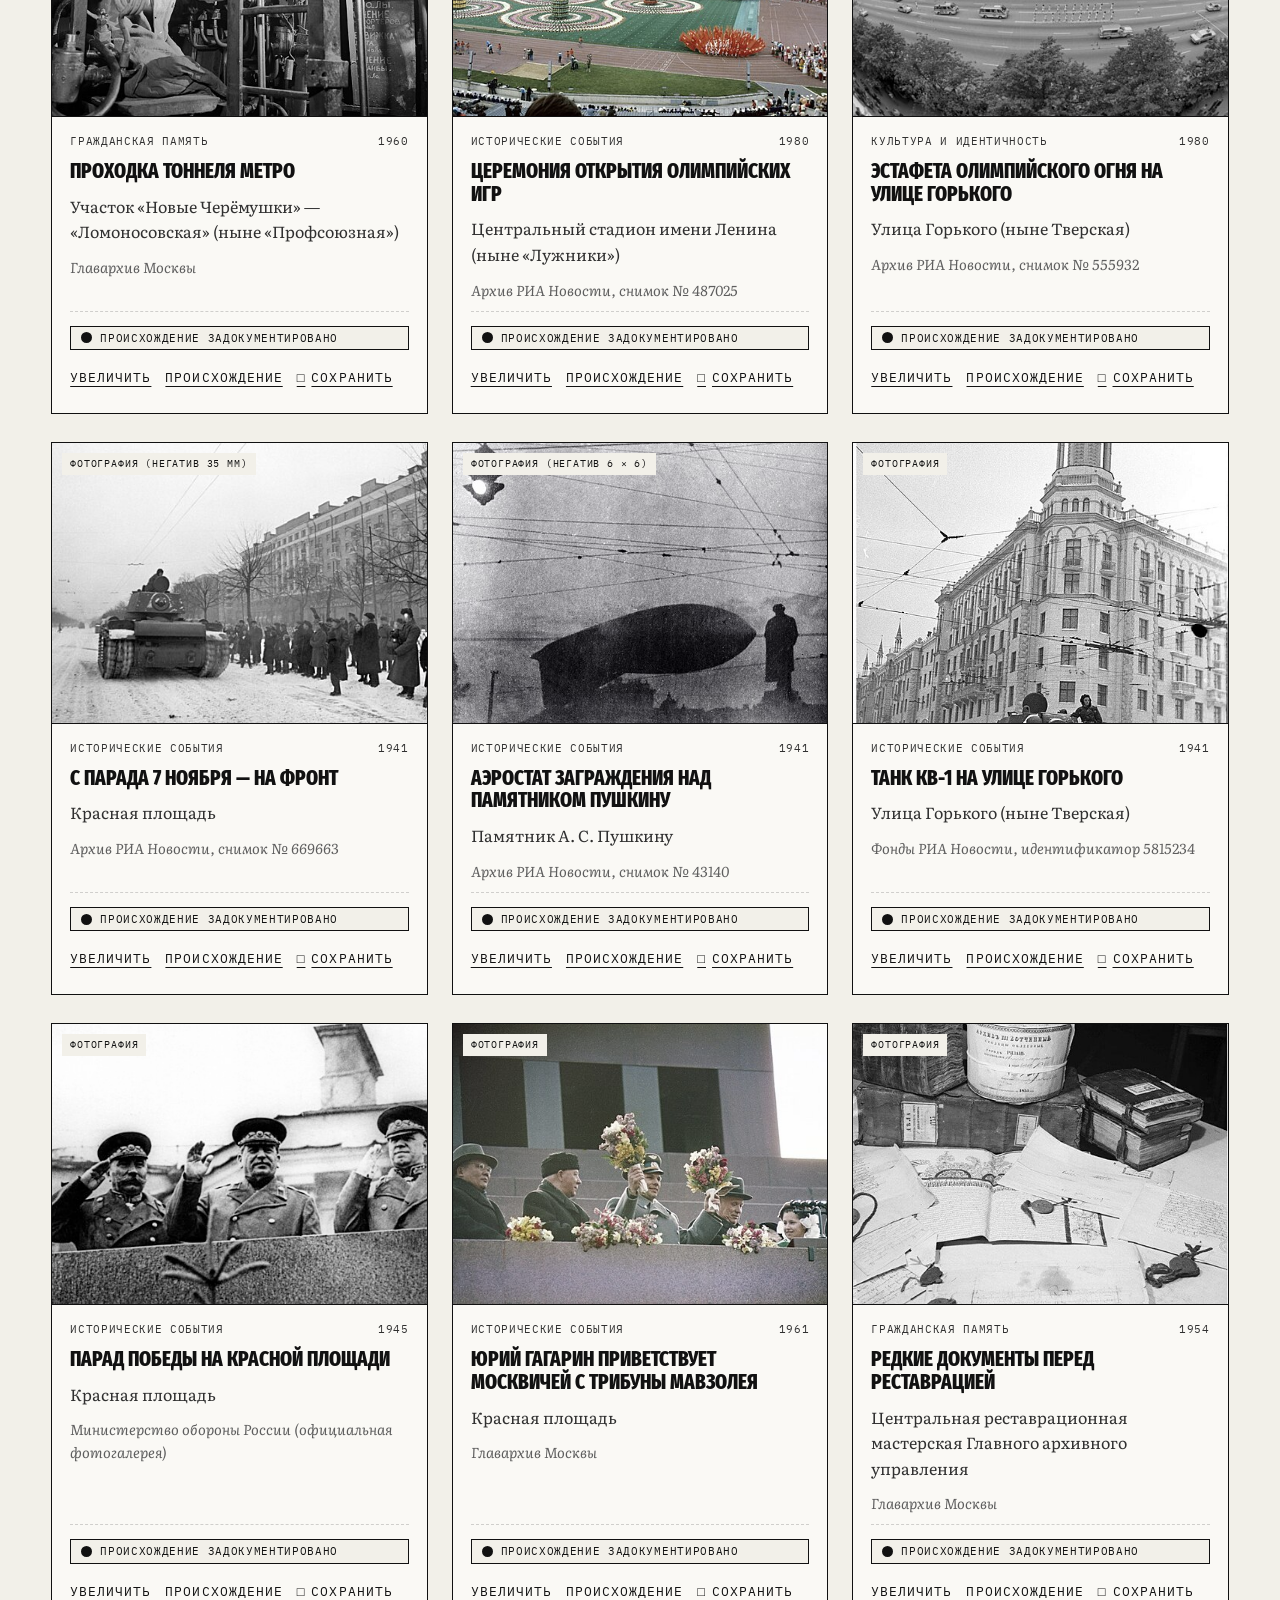
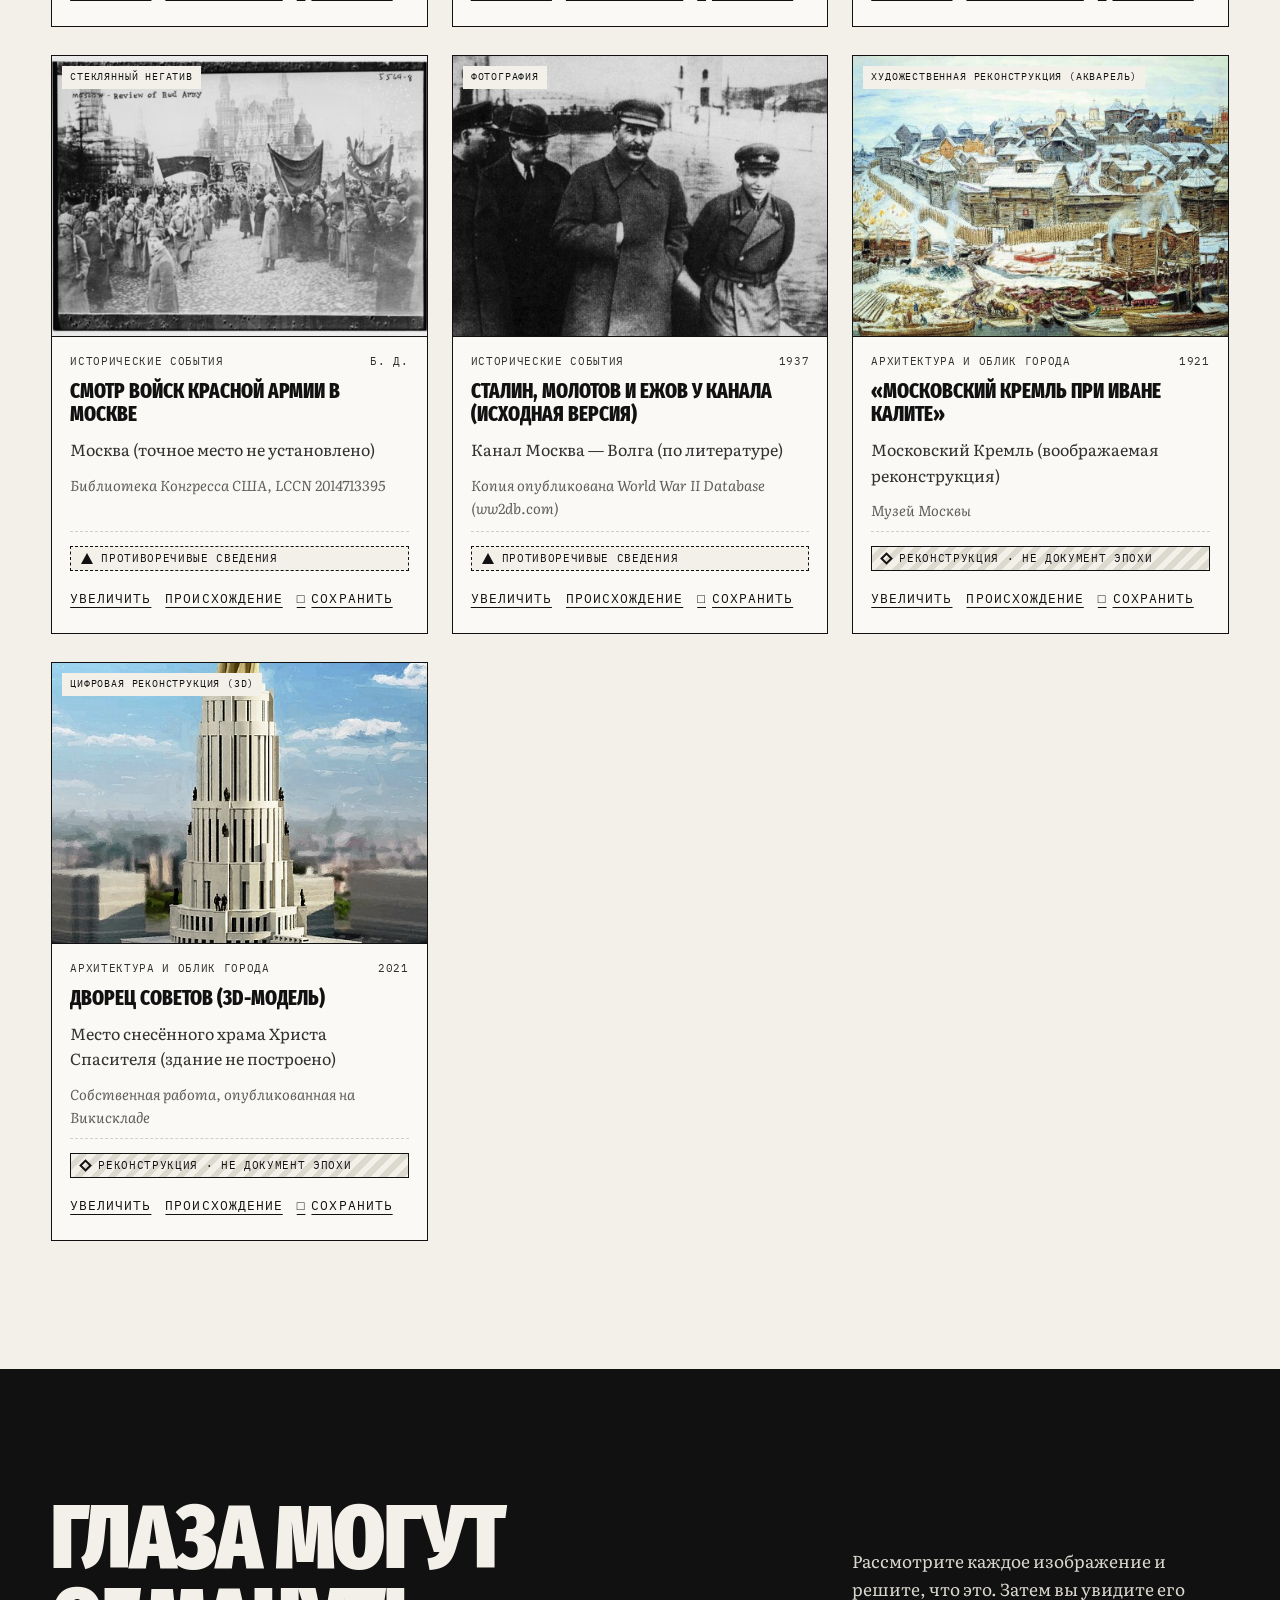
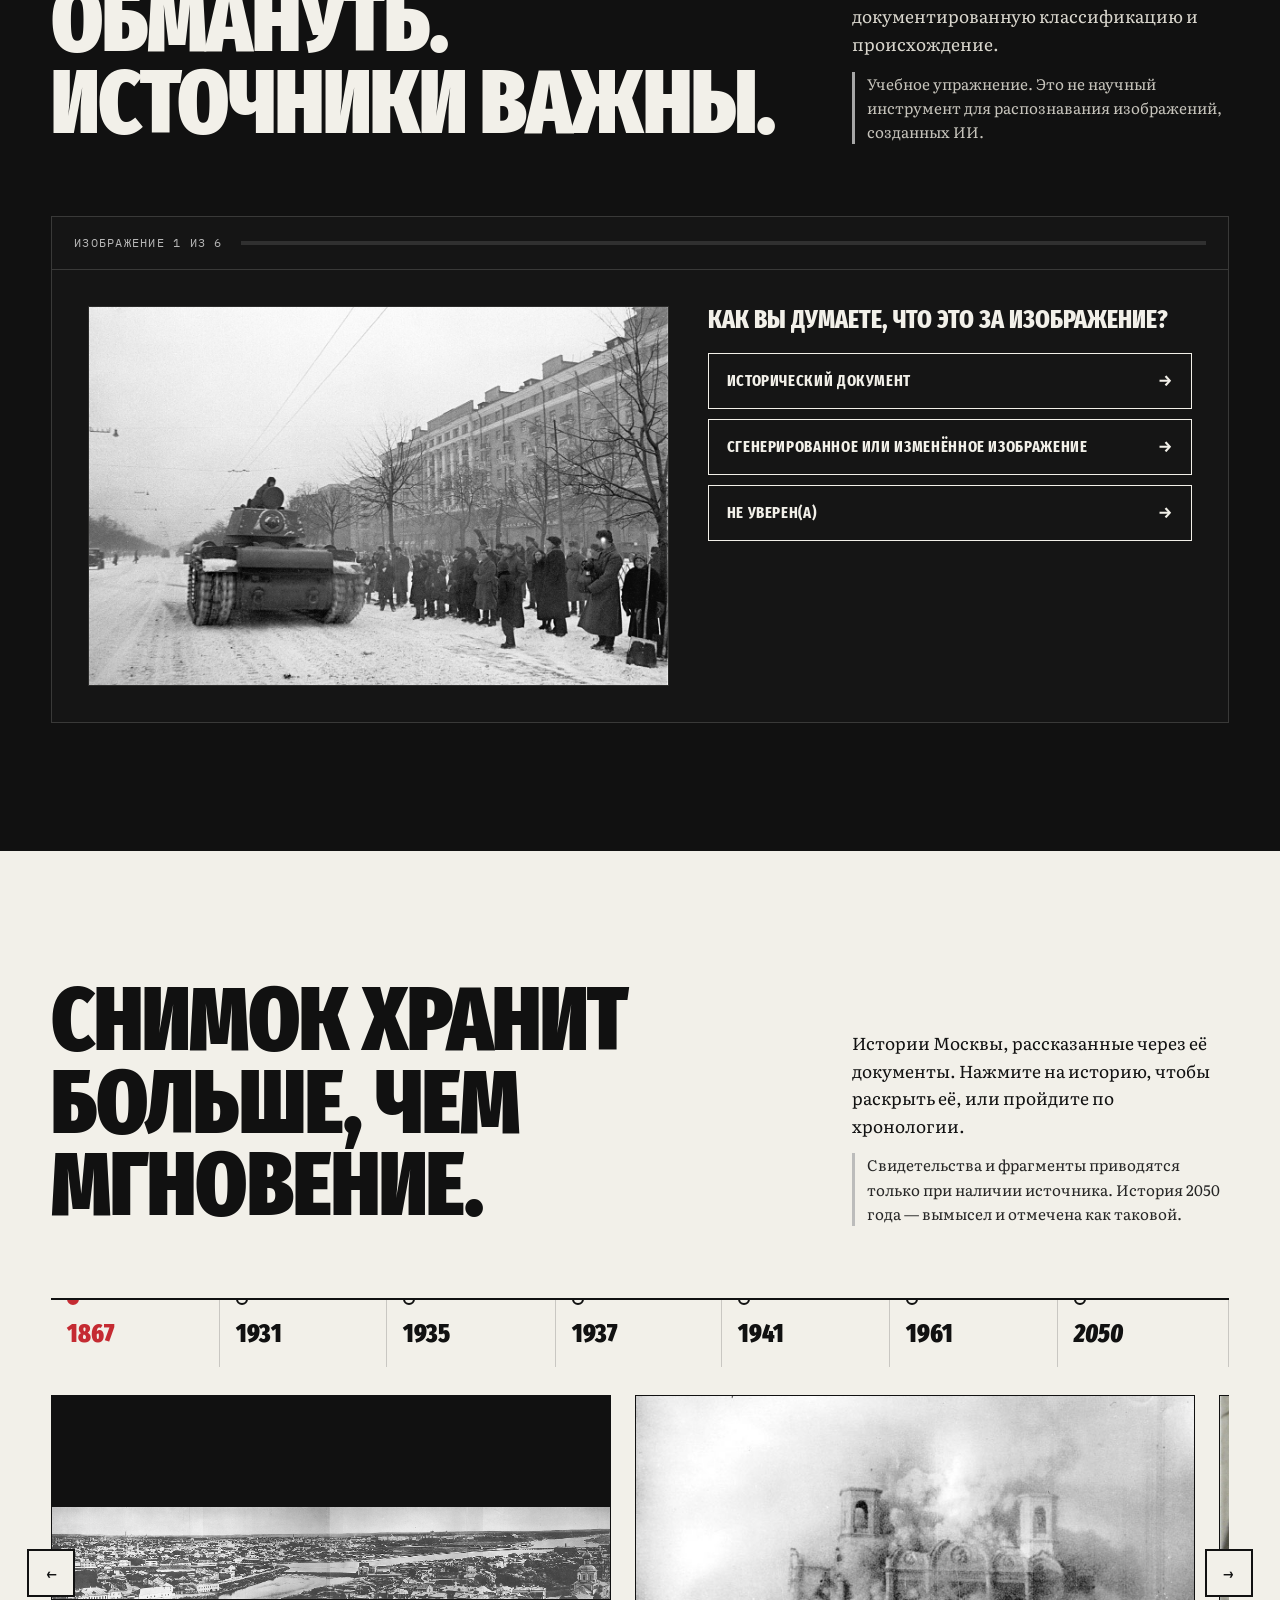
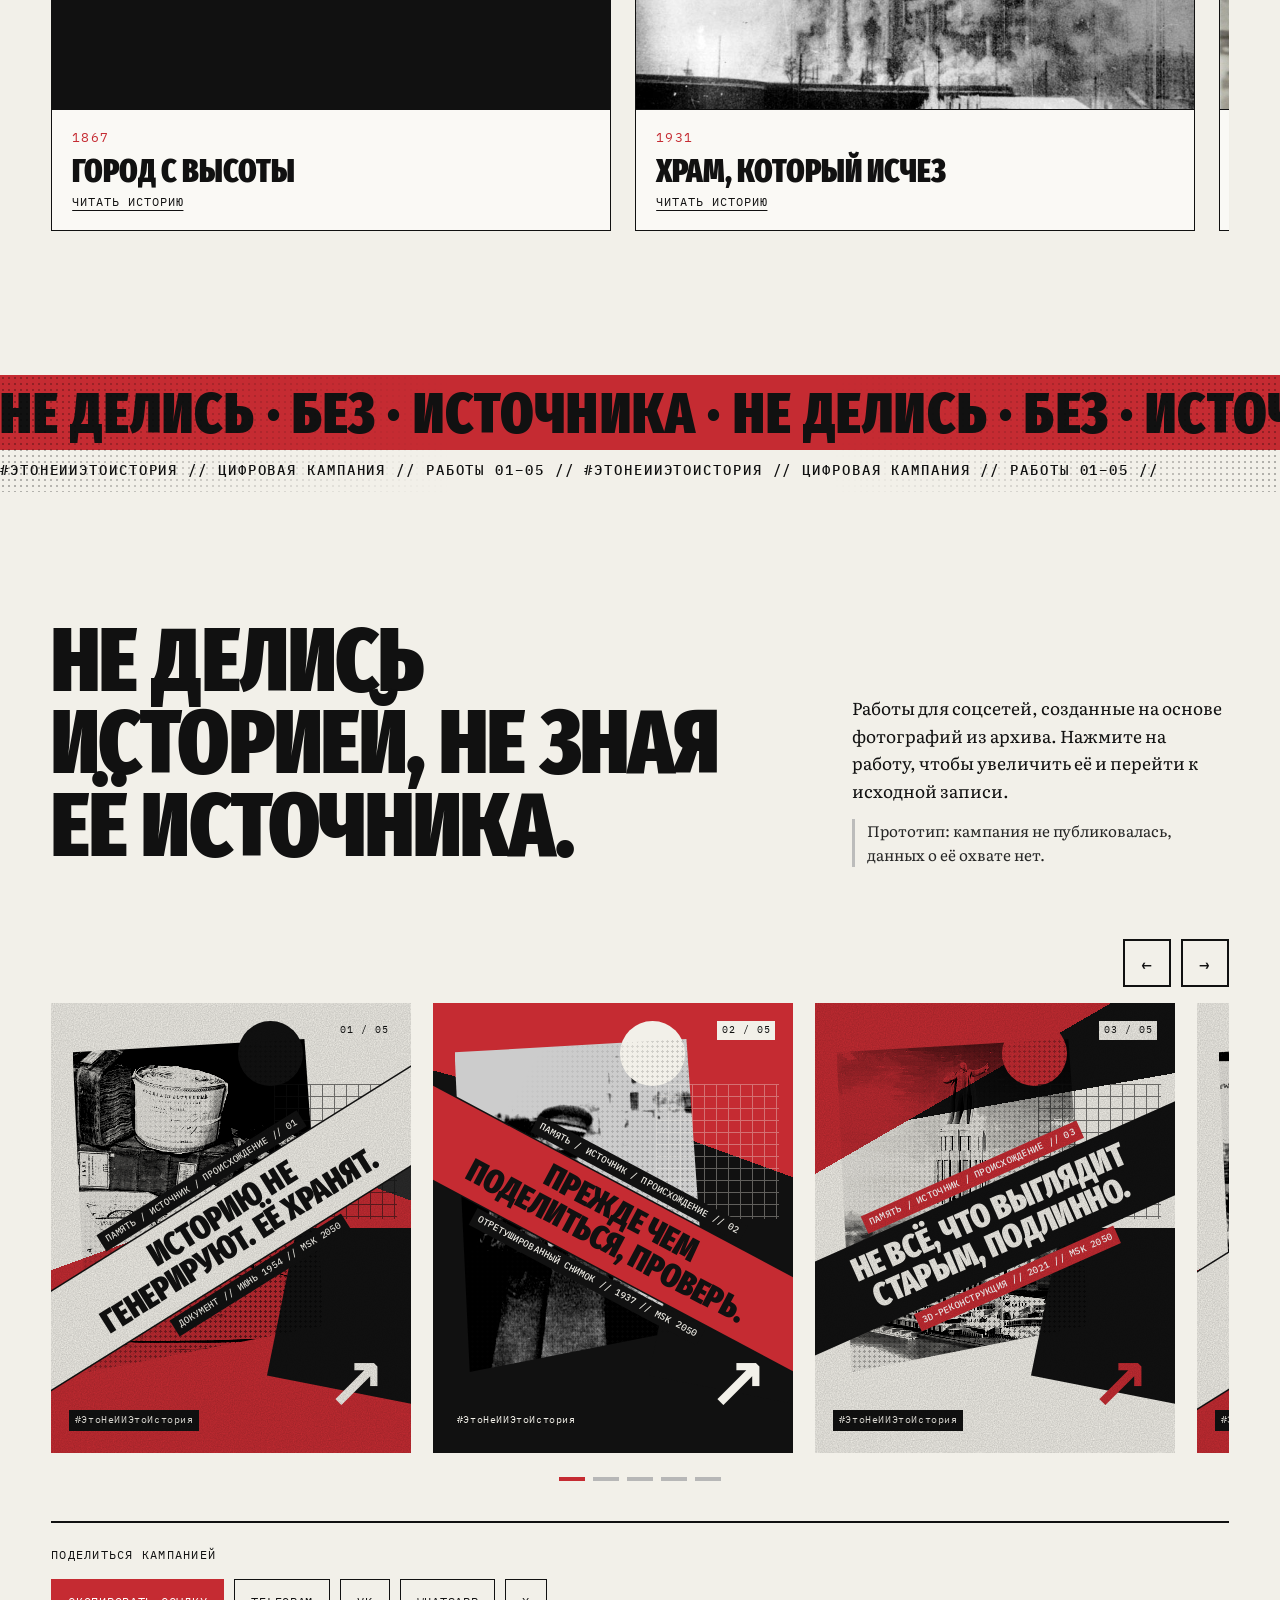
==== commit fc0f8deb: "Moscú 2050: versión en español en lugar de inglés y cintas horizontales" ====
--- a/moscu-2050/index.html
+++ b/moscu-2050/index.html
@@ -13,7 +13,7 @@
   <meta property="og:image" content="https://katbogo.github.io/no-es-ia-es-historia/moscu-2050/img/archivo/vista-general-1890-sm.jpg">
   <meta name="twitter:card" content="summary_large_image">
   <link rel="alternate" hreflang="ru" href="https://katbogo.github.io/no-es-ia-es-historia/moscu-2050/">
-  <link rel="alternate" hreflang="en" href="https://katbogo.github.io/no-es-ia-es-historia/moscu-2050/en.html">
+  <link rel="alternate" hreflang="es" href="https://katbogo.github.io/no-es-ia-es-historia/moscu-2050/es.html">
   <link rel="icon" href="img/favicon.svg" type="image/svg+xml">
   <link rel="preconnect" href="https://fonts.googleapis.com">
   <link rel="preconnect" href="https://fonts.gstatic.com" crossorigin>
@@ -34,7 +34,7 @@
       </a>
       <div class="idioma" role="group" aria-label="Язык">
         <span class="idioma__actual" aria-current="true">RU</span>
-        <a class="idioma__otro" href="en.html" hreflang="en" lang="en" data-idioma>EN<span class="sr-only"> — English version</span></a>
+        <a class="idioma__otro" href="es.html" hreflang="es" lang="es" data-idioma>ES<span class="sr-only"> — versión en español</span></a>
       </div>
       <button class="nav__toggle" type="button" aria-expanded="false" aria-controls="menu">
         <span class="nav__bars" aria-hidden="true"></span><span class="sr-only">Открыть меню</span>
@@ -445,7 +445,7 @@
         <p><strong>Учебный проект спекулятивного дизайна. Москва 2050 — гипотетический сценарий.</strong></p>
         <p>Сценарий основан на прогнозах для Москвы 2050 года с платформы <a href="https://2050.earth/" target="_blank" rel="noopener">Earth 2050</a> (Kaspersky). Это не официальный сайт Kaspersky, и Earth 2050 не утверждает, что такой архив существует.</p>
         <p>Исторические фотографии и документы взяты с Викисклада и из учреждений, указанных в каждой карточке (Библиотека Конгресса США, Рейксмузеум, Главархив Москвы, архив РИА Новости и др.), по лицензиям общественного достояния, CC0, CC BY и CC BY-SA. Графические слои 2050 года — визуализации, созданные для проекта.</p>
-        <p><a href="en.html" hreflang="en" lang="en" data-idioma>English version</a></p>
+        <p><a href="es.html" hreflang="es" lang="es" data-idioma>Versión en español</a></p>
       </div>
     </div>
   </footer>
--- a/moscu-2050/css/styles.css
+++ b/moscu-2050/css/styles.css
@@ -661,15 +661,16 @@
 .pieza--d::after { content: ""; position: absolute; inset: 0; z-index: 3; background: repeating-linear-gradient(0deg, transparent 0 3px, rgba(17,17,17,.16) 3px 4px); pointer-events: none; }
 
 /* Cinta collage entre secciones */
-.cinta { position: relative; height: clamp(120px, 14vw, 180px); overflow: hidden; background: var(--carbon); }
-.cinta__banda { position: absolute; left: -10%; right: -10%; white-space: nowrap; overflow: hidden; }
+/* Dos franjas rectas y horizontales, una debajo de la otra */
+.cinta { position: relative; overflow: hidden; background: var(--carbon); display: grid; }
+.cinta__banda { white-space: nowrap; overflow: hidden; }
 .cinta__banda span { display: inline-block; animation: cinta 40s linear infinite; }
 .cinta__banda--roja {
-  top: 22%; transform: rotate(-4deg); background: var(--rojo); color: var(--carbon); padding: 6px 0;
-  font-family: var(--f-titular); font-weight: 900; font-stretch: 62%; font-size: clamp(2rem, 5vw, 3.6rem); line-height: 1; letter-spacing: .02em;
+  background: var(--rojo); color: var(--carbon); padding: 10px 0 8px;
+  font-family: var(--f-titular); font-weight: 900; font-size: clamp(2rem, 5vw, 3.6rem); line-height: 1; letter-spacing: .02em;
 }
 .cinta__banda--hueso {
-  top: 60%; transform: rotate(3deg); background: var(--hueso); color: var(--carbon); padding: 8px 0;
+  background: var(--hueso); color: var(--carbon); padding: 10px 0;
   font-family: var(--f-mono); font-weight: 500; font-size: .85rem; letter-spacing: .14em;
 }
 .cinta__banda--hueso span { animation-direction: reverse; animation-duration: 55s; }
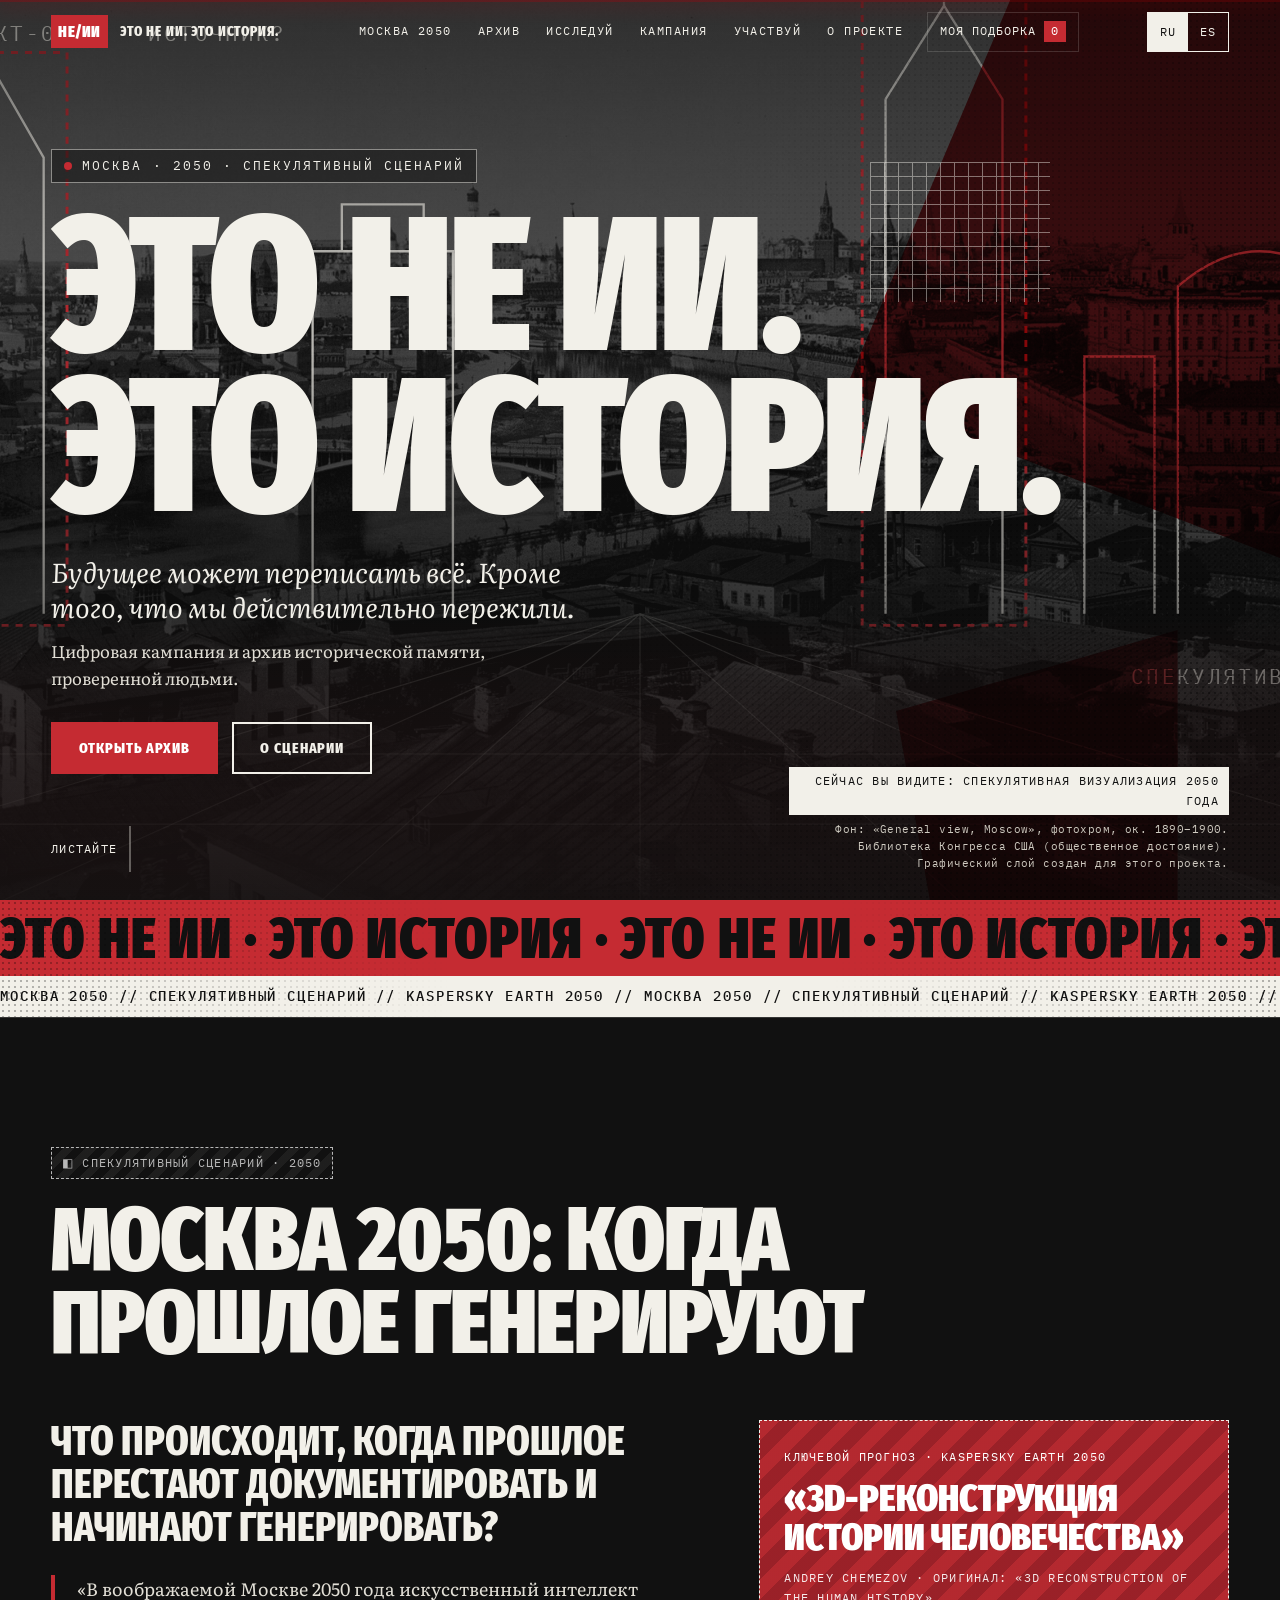
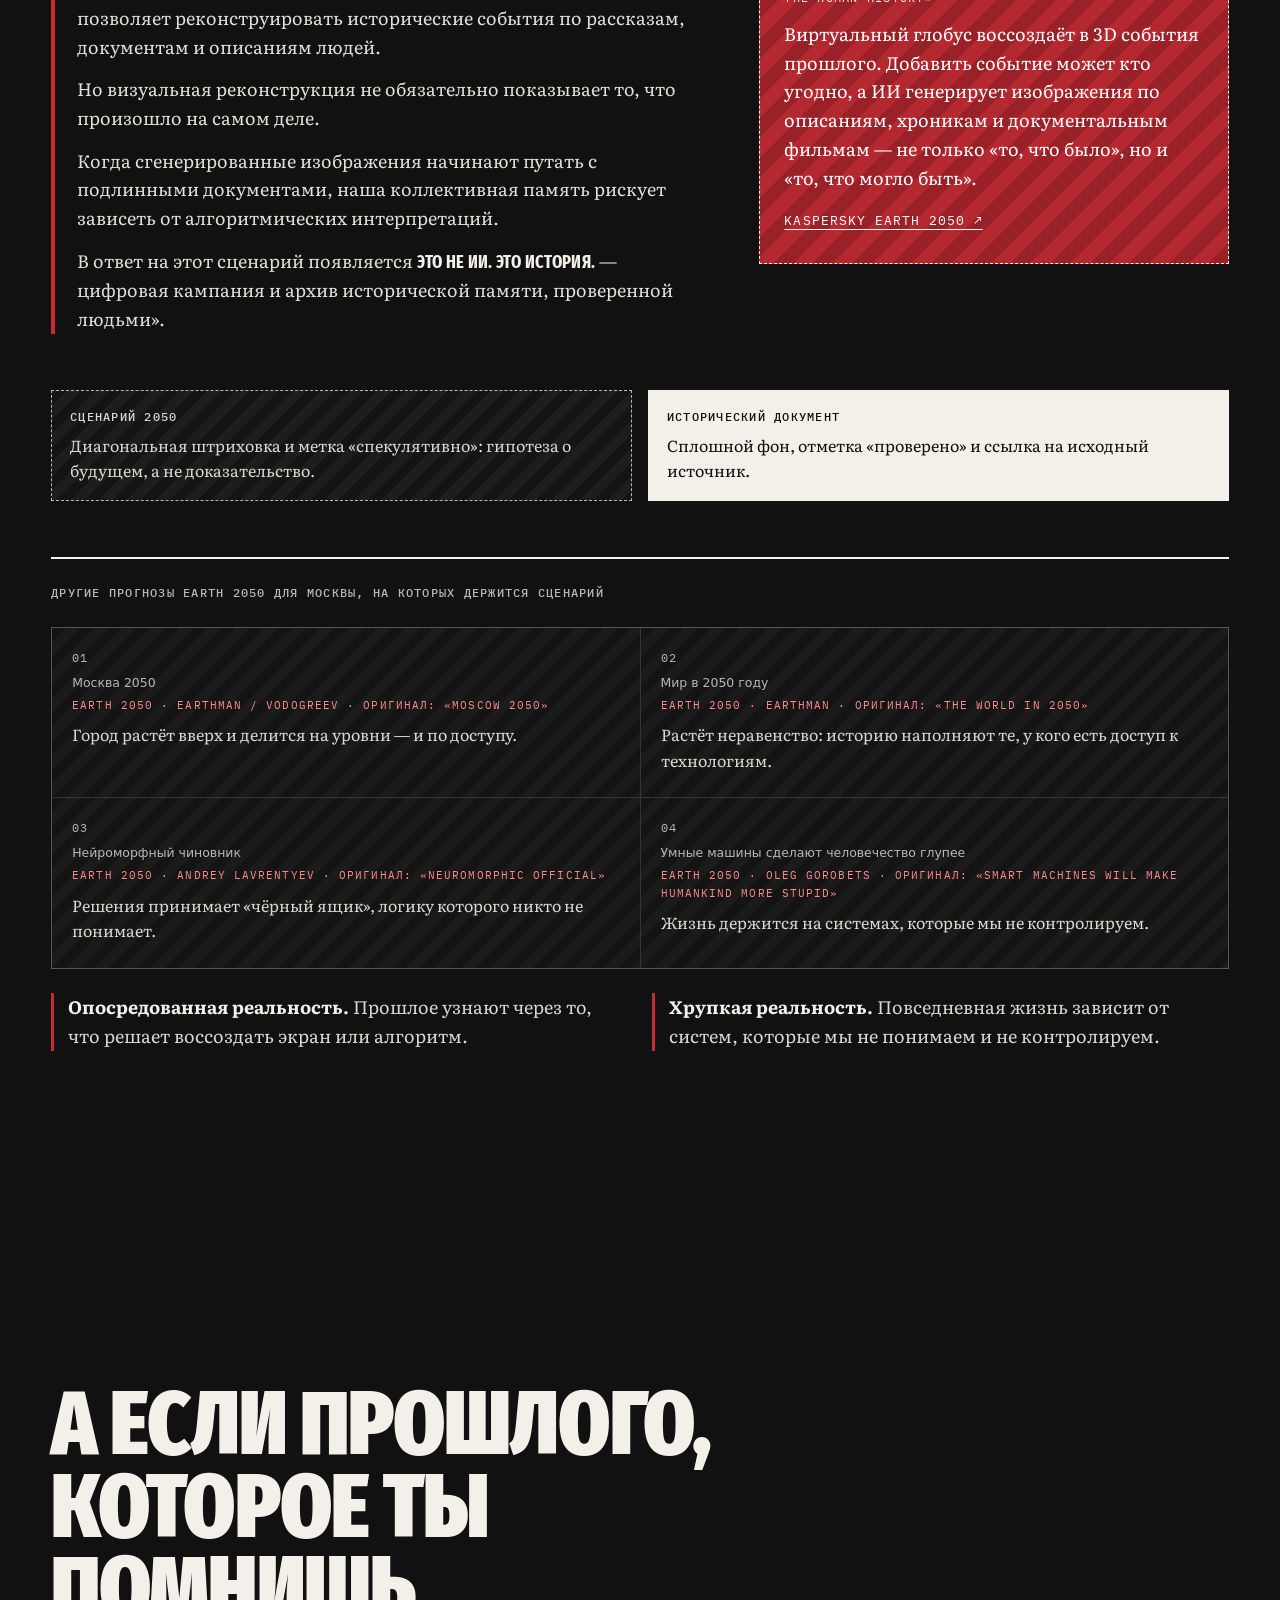
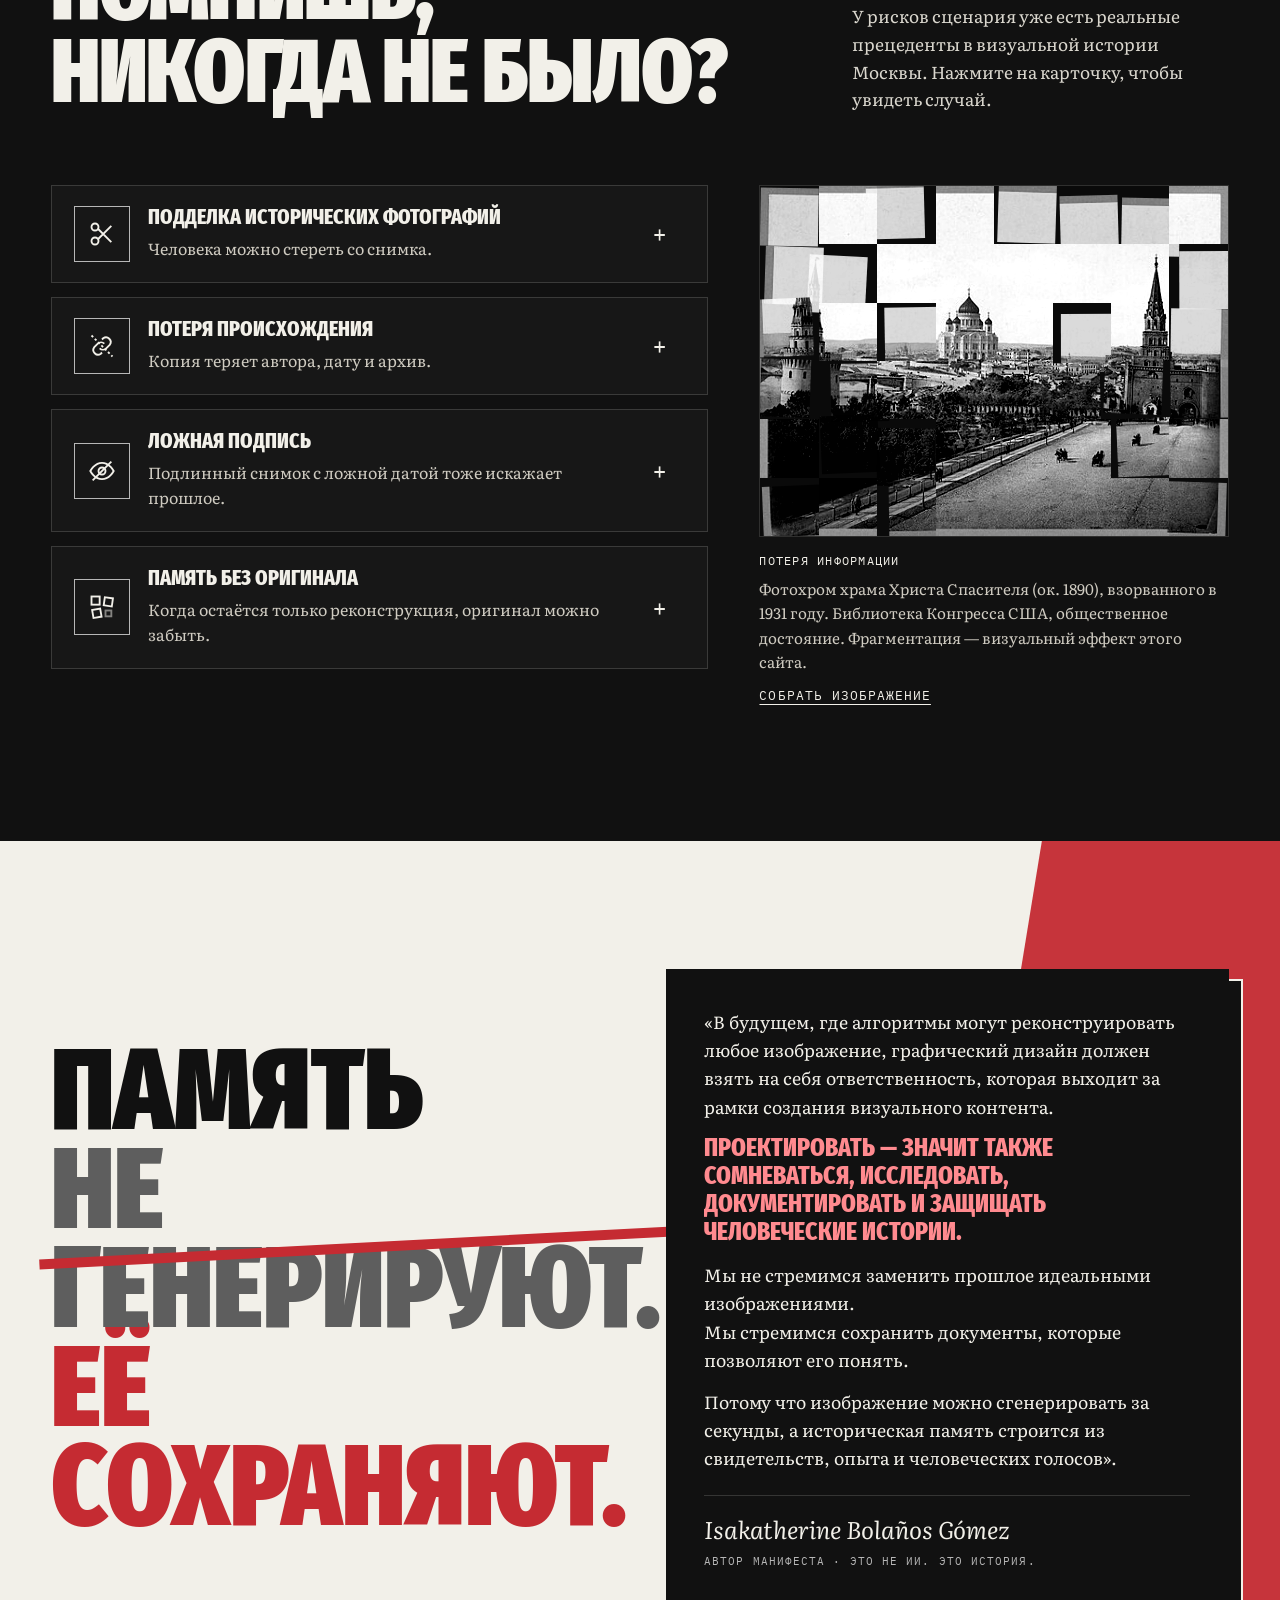
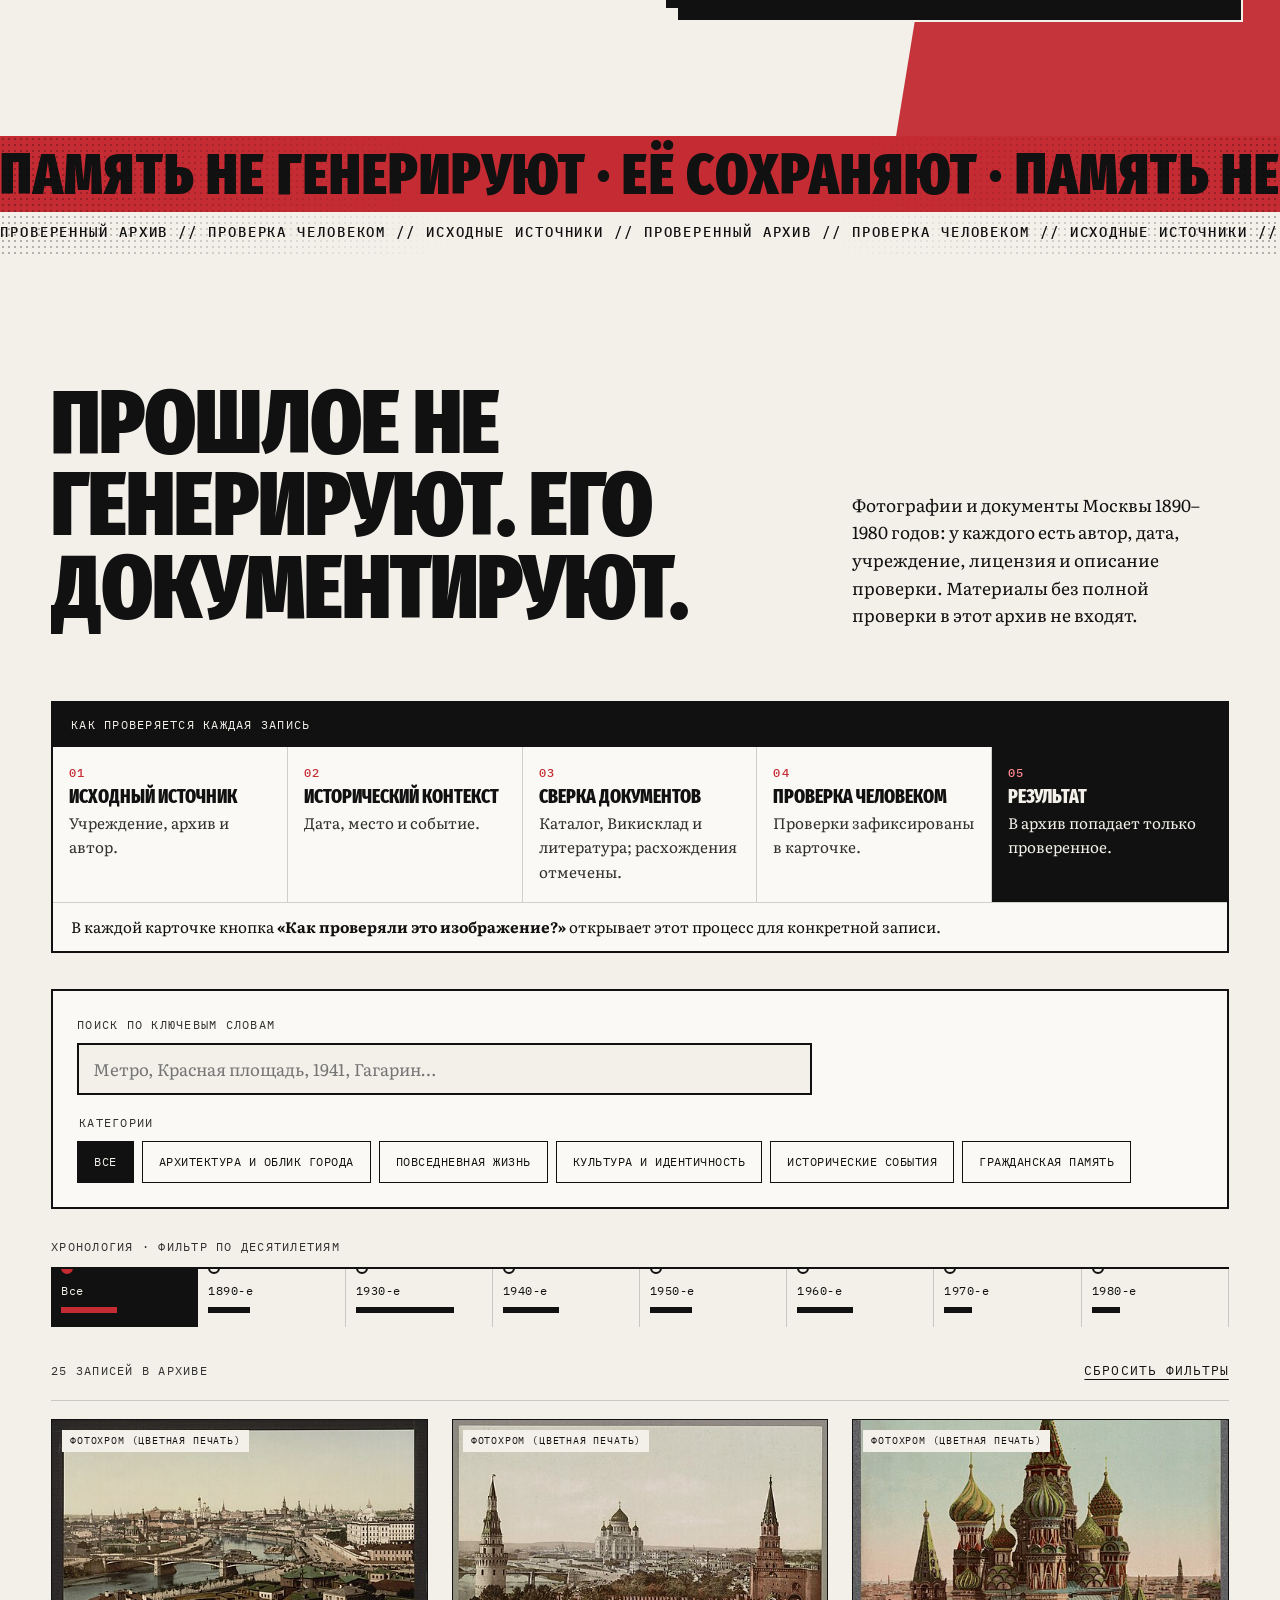
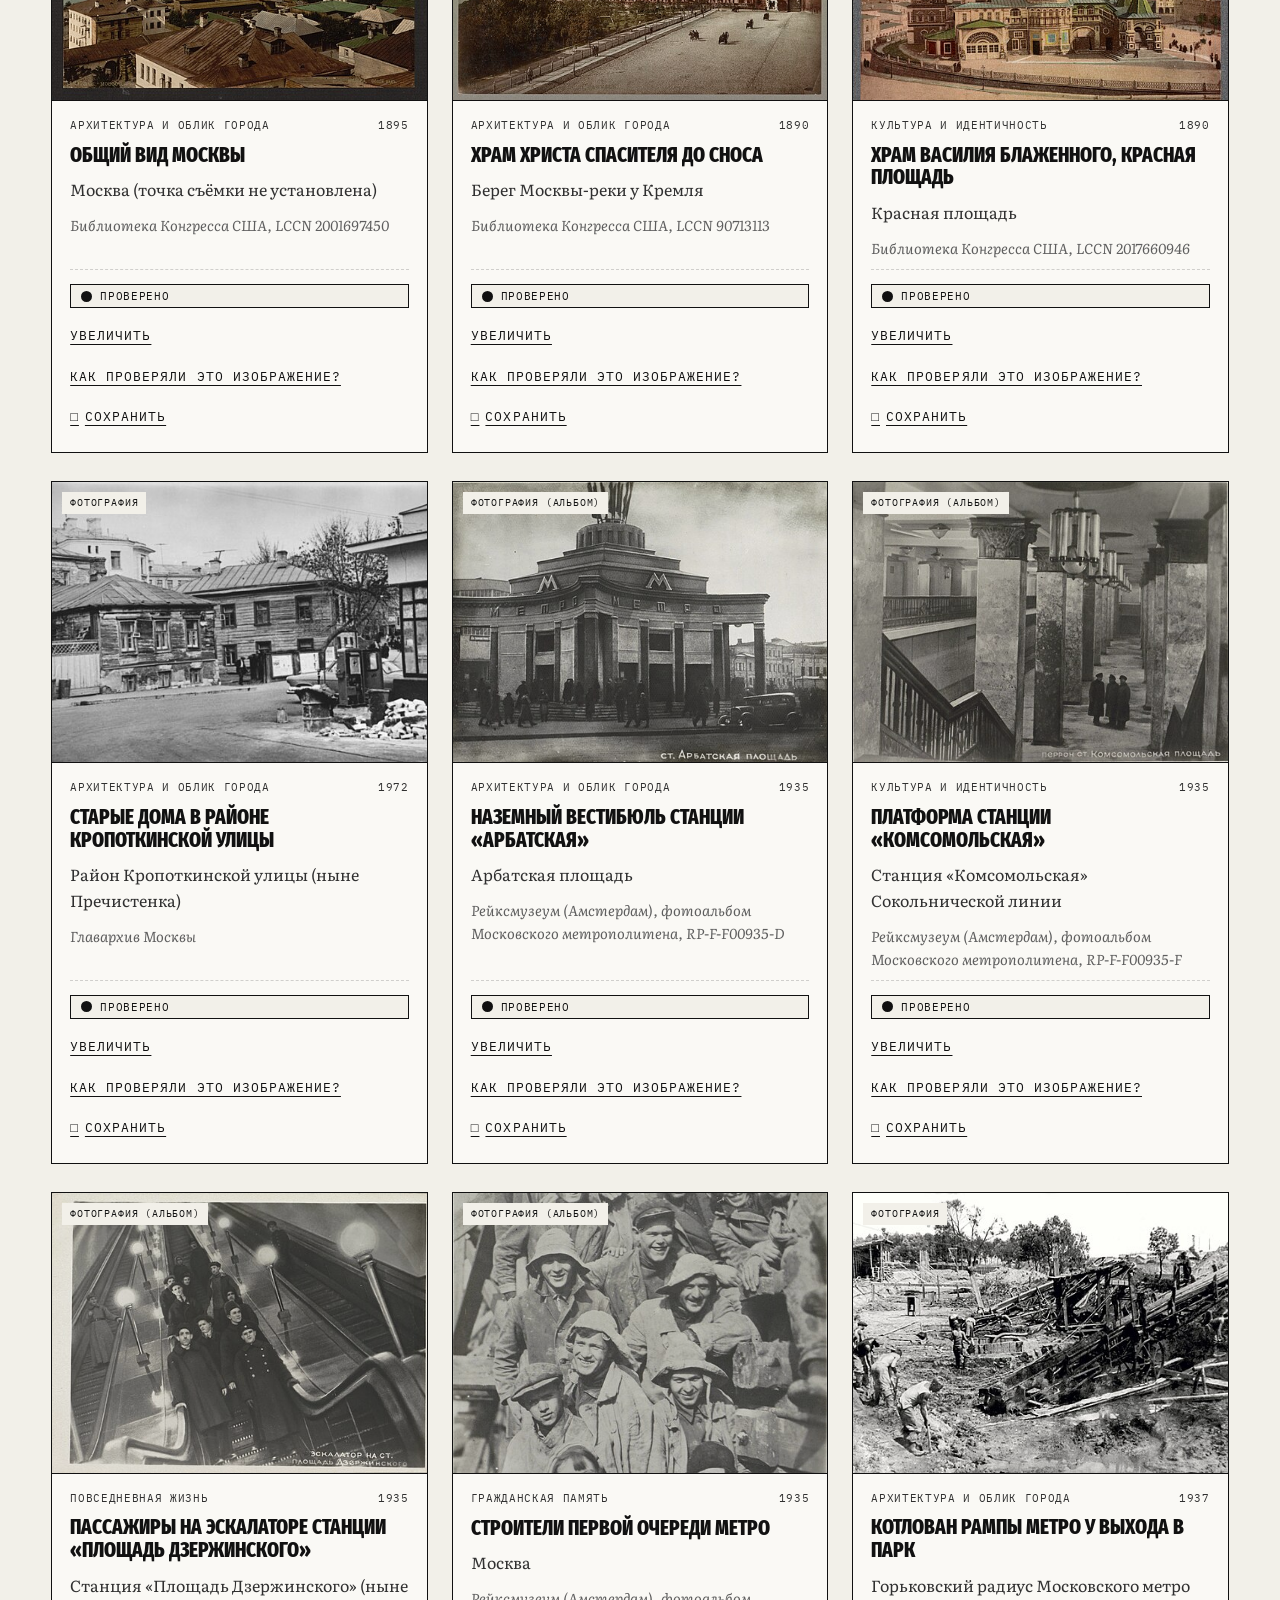
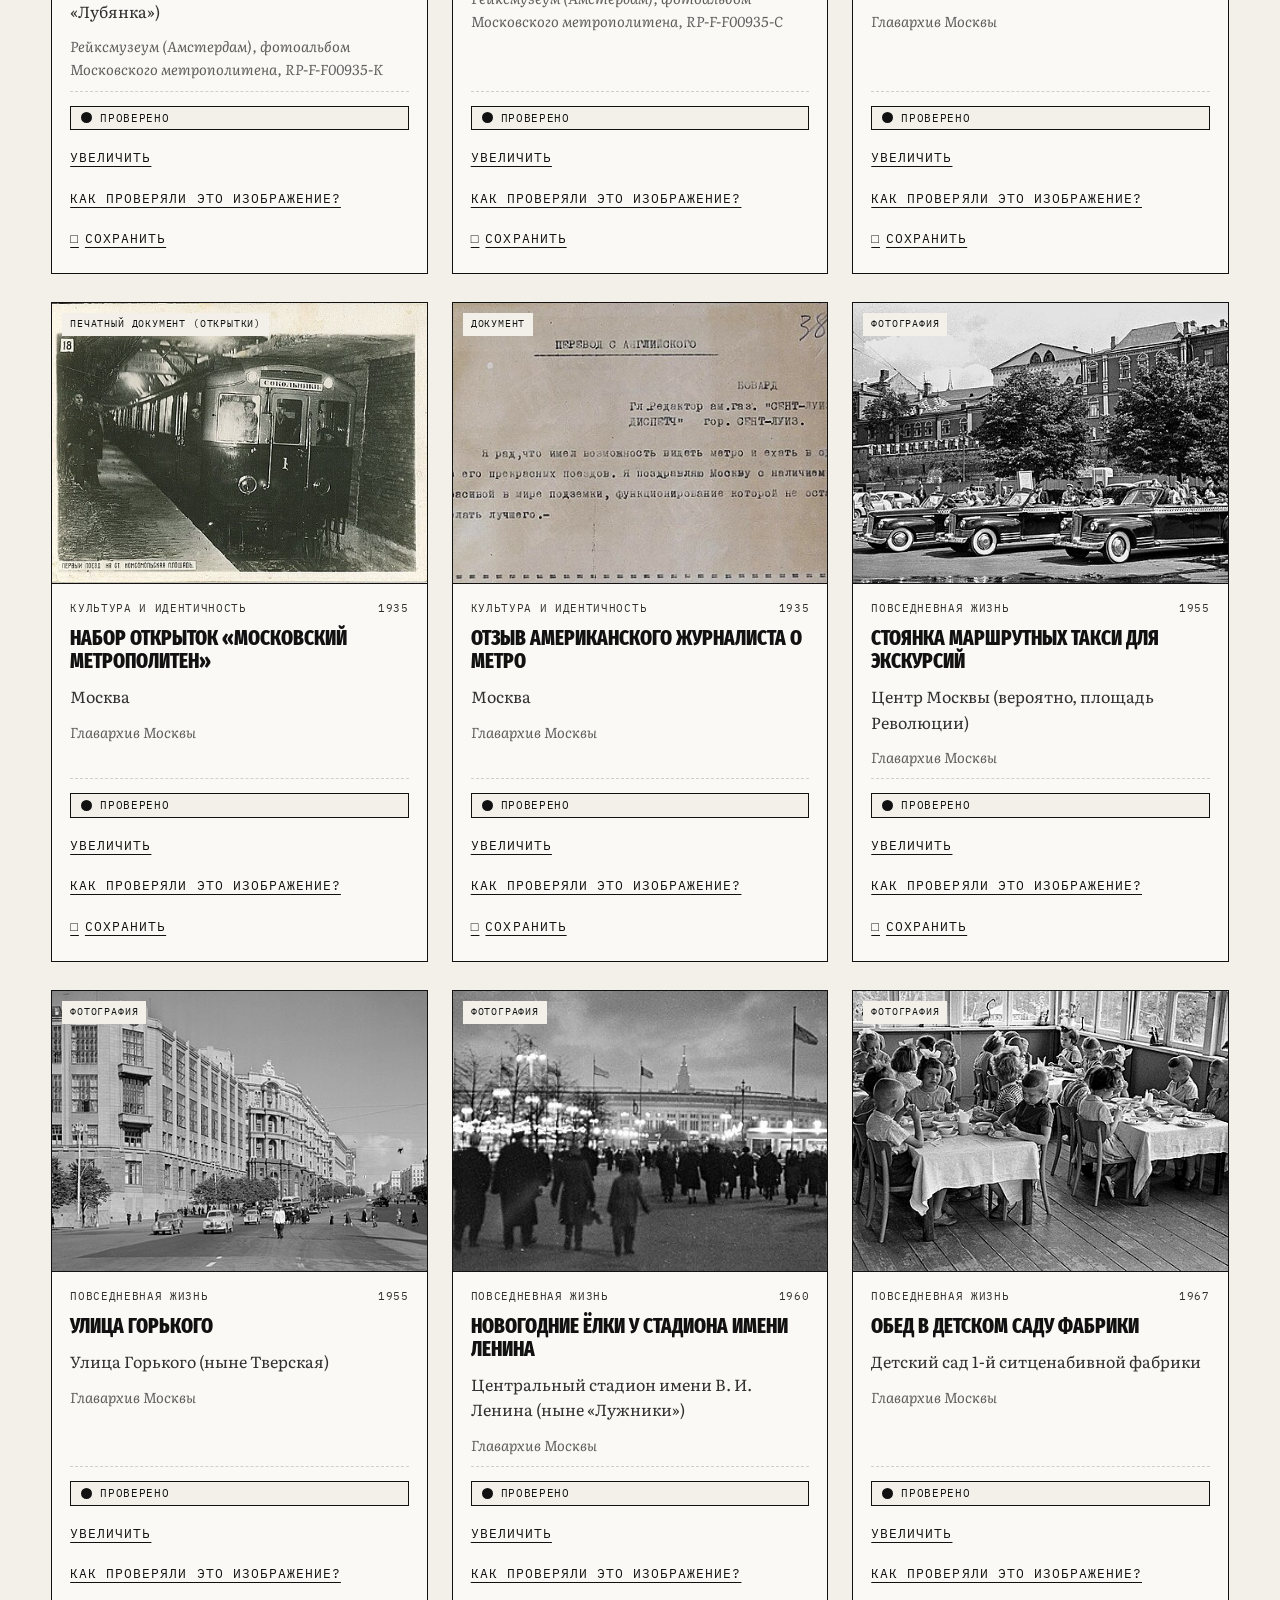
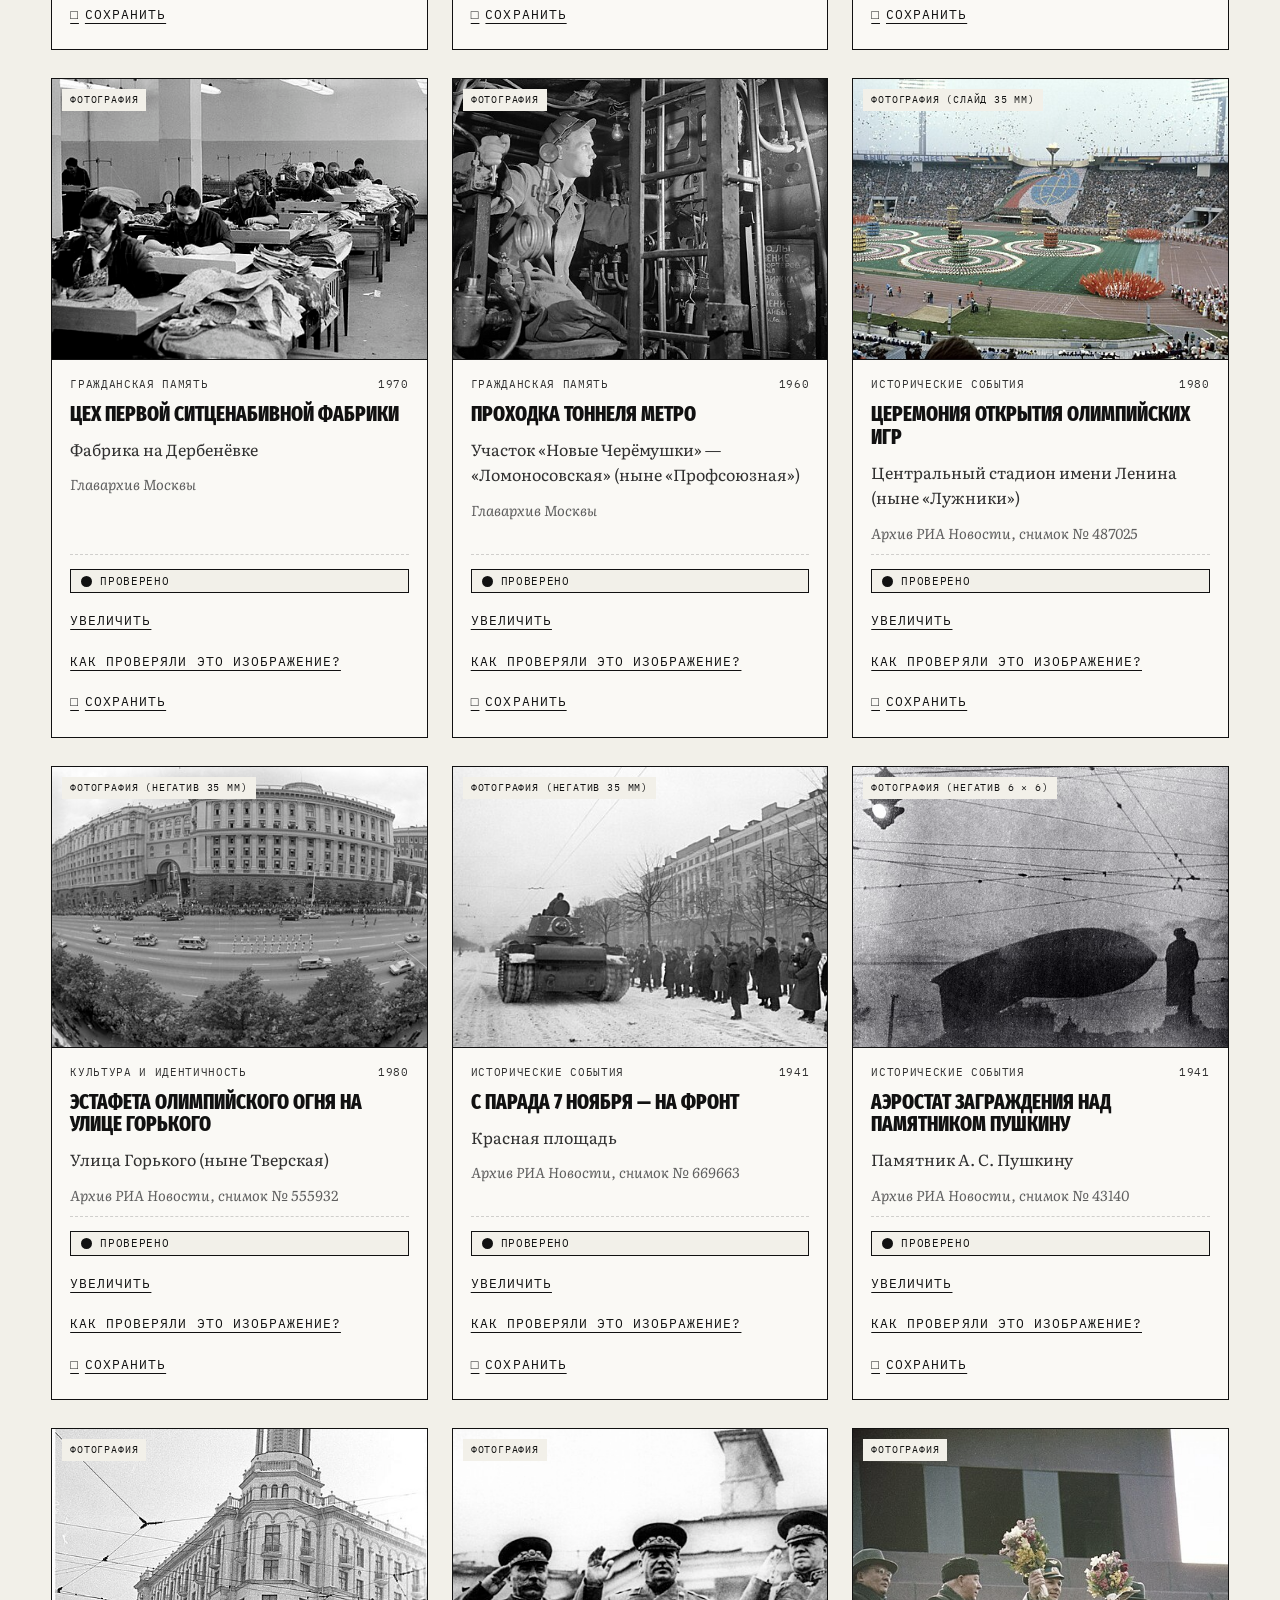
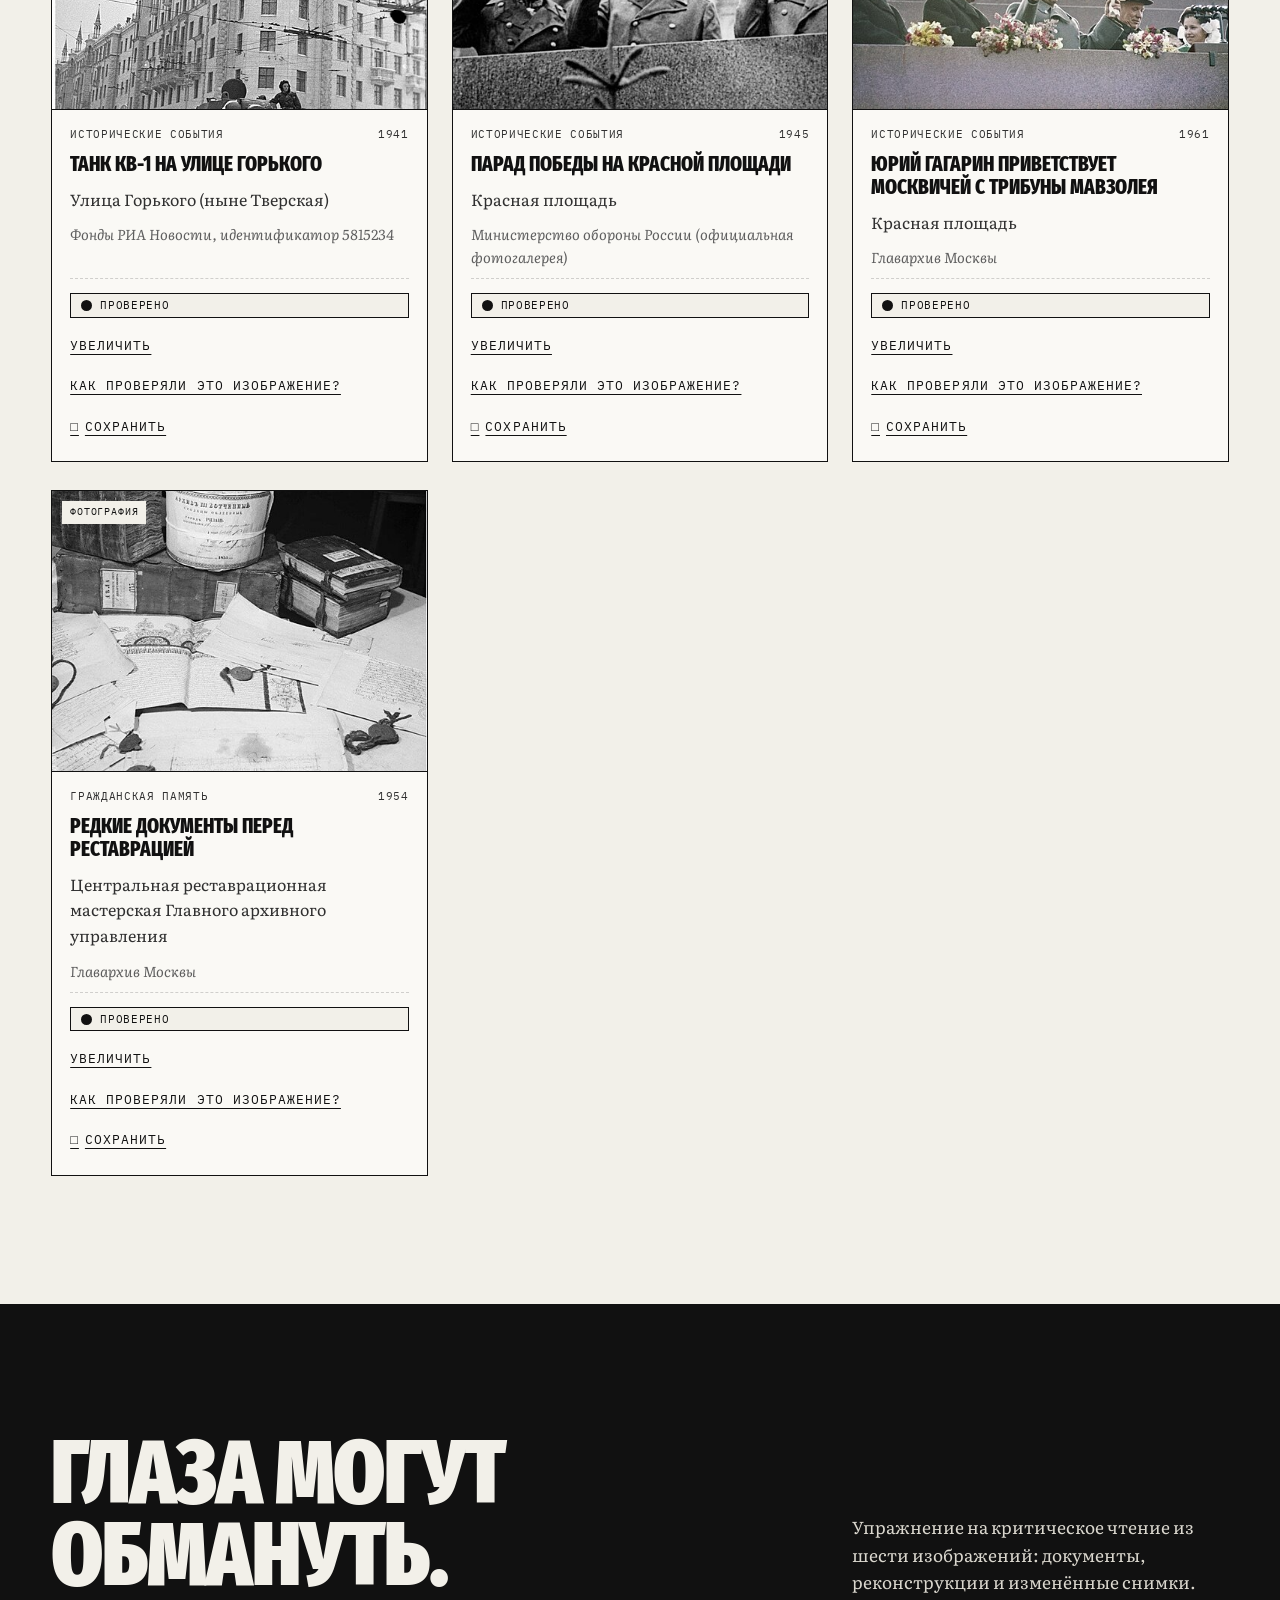
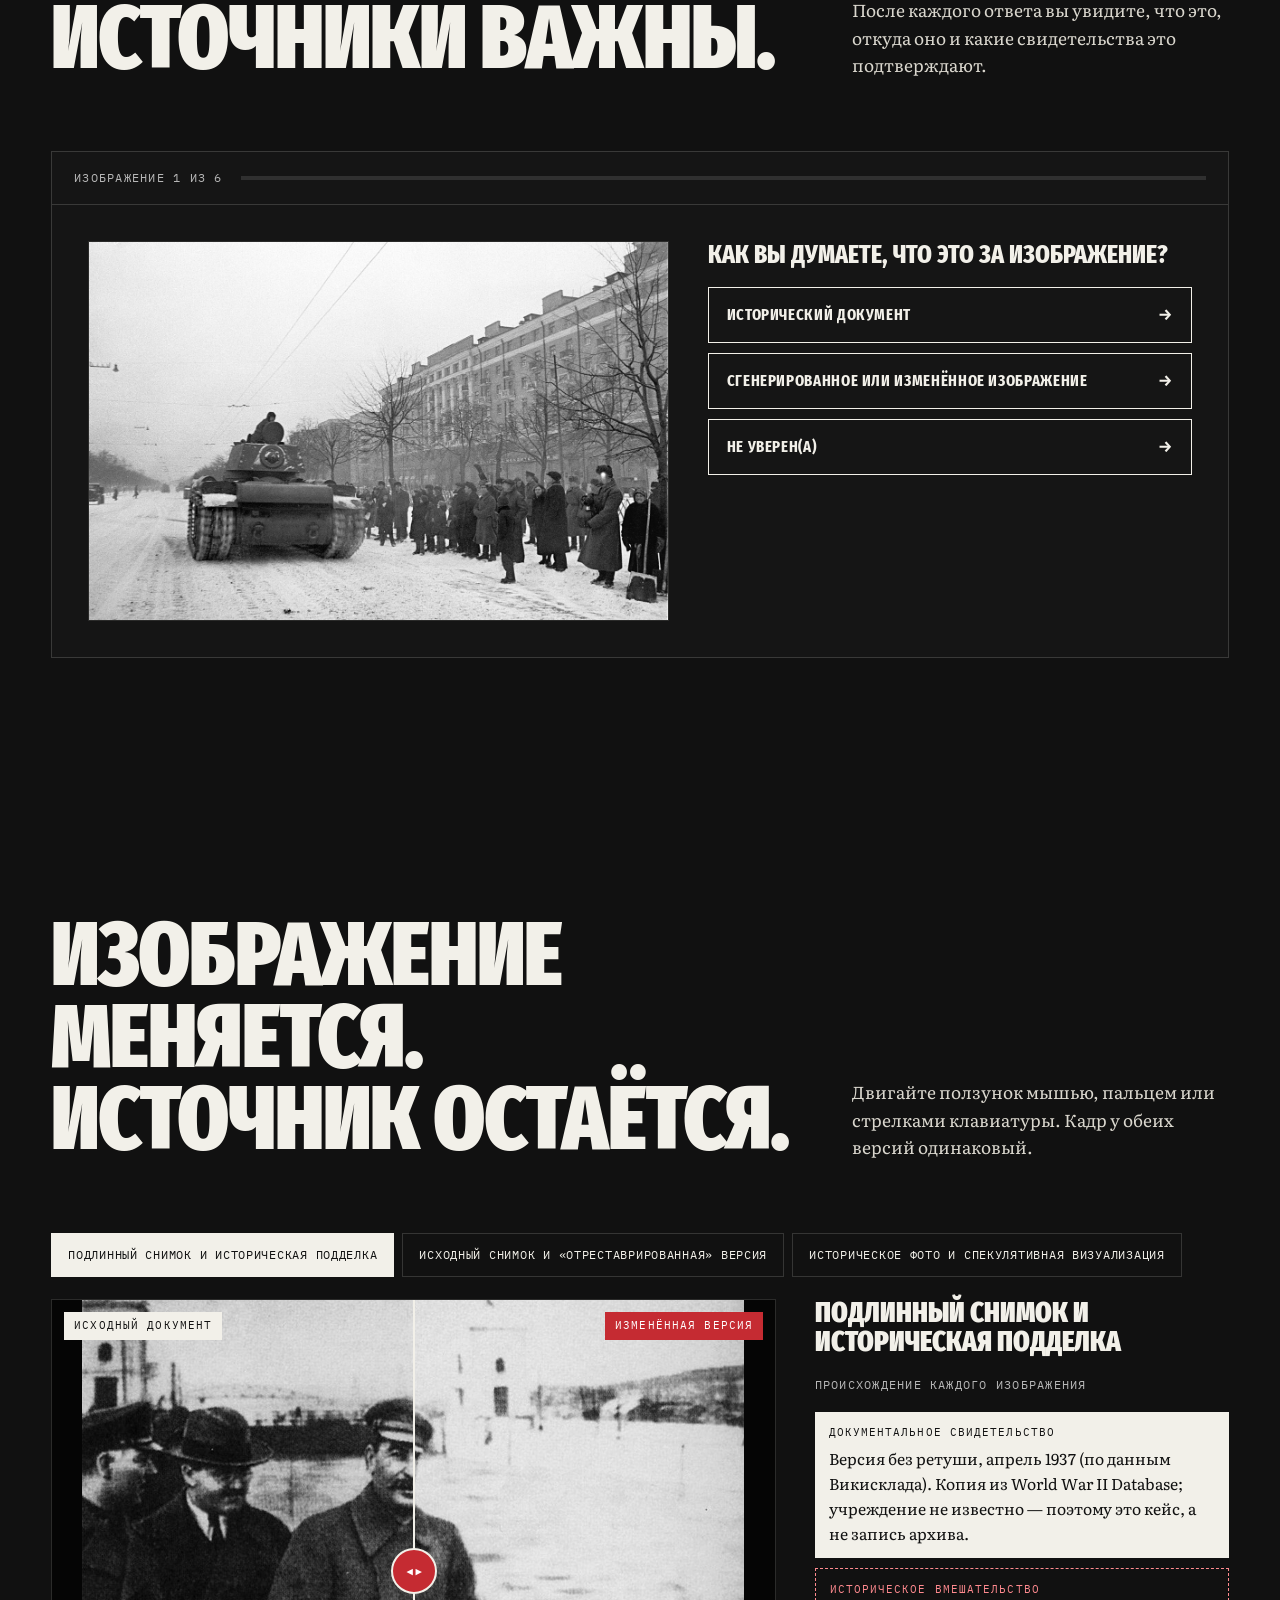
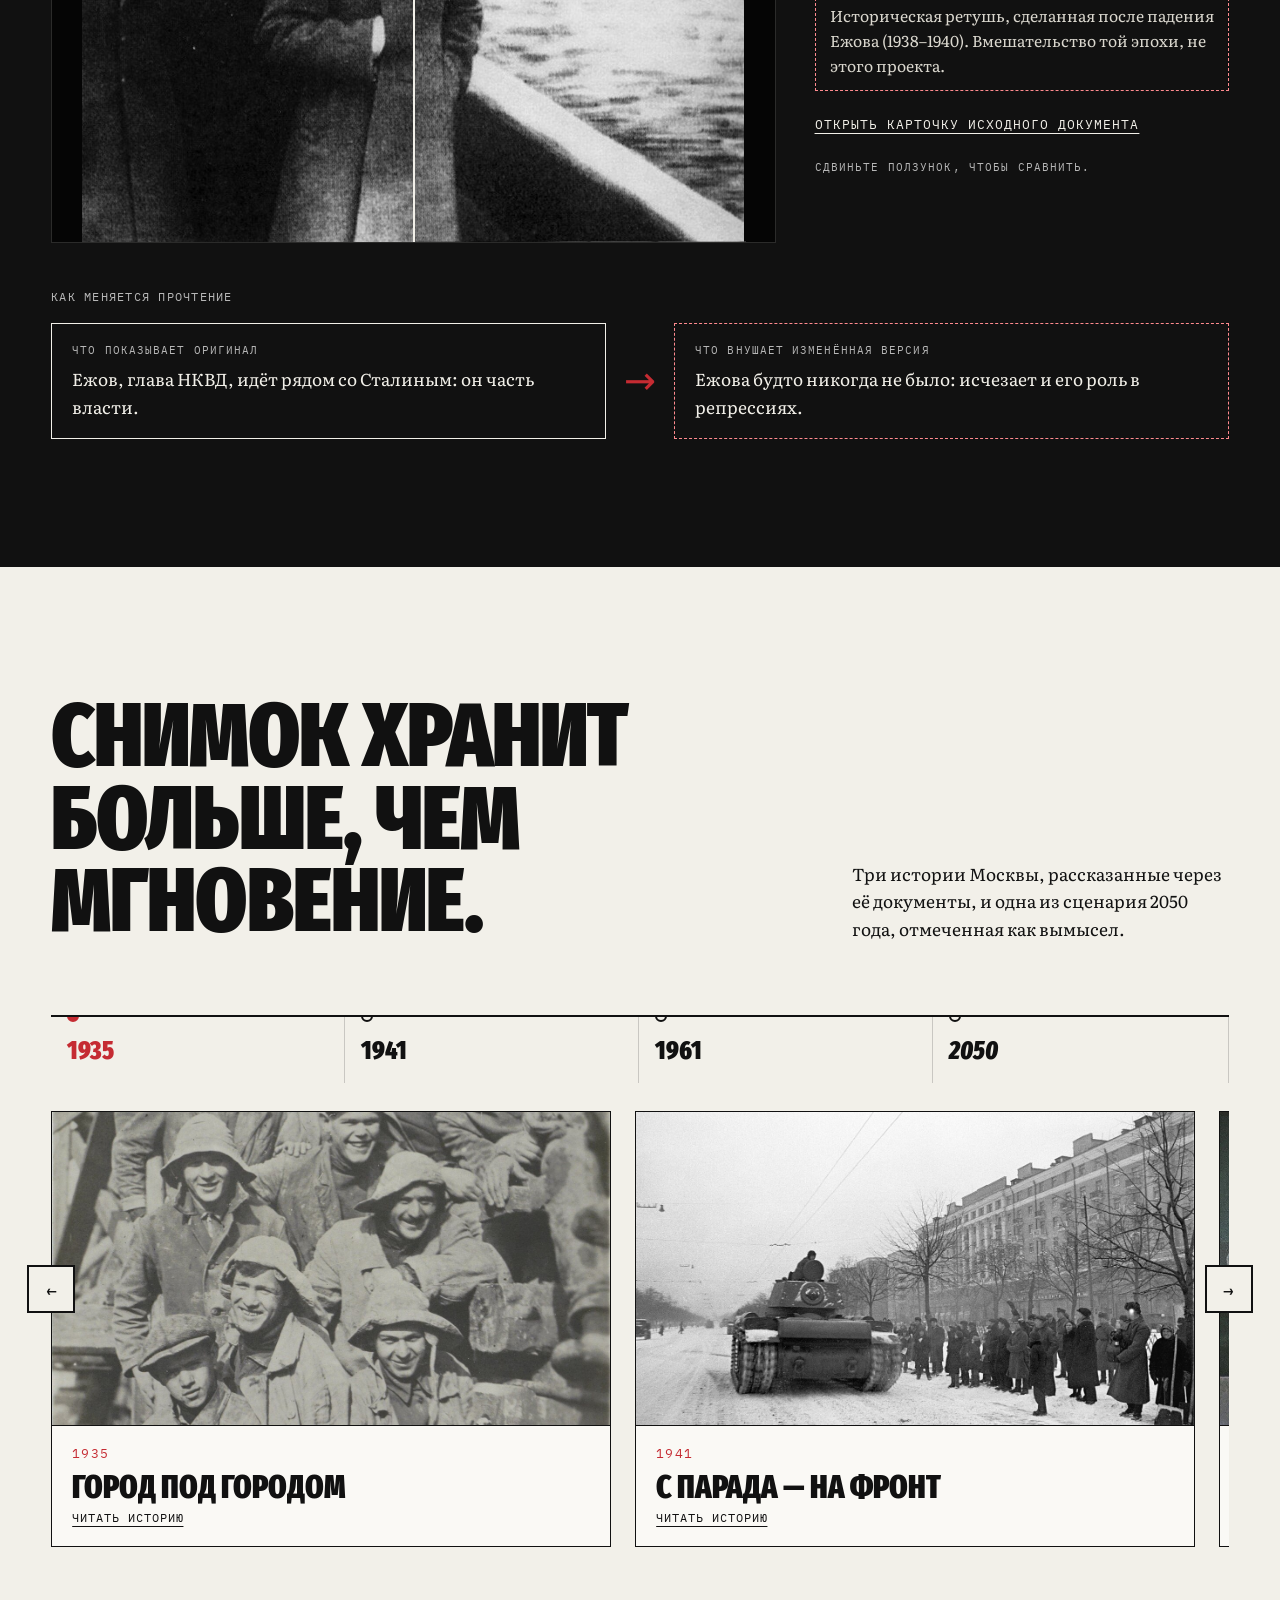
==== commit 749039cb: "Moscú 2050: archivo solo verificado, panel de verificación, manifiesto, recorrido, memoria humana, d" ====
--- a/moscu-2050/index.html
+++ b/moscu-2050/index.html
@@ -4,12 +4,12 @@
   <meta charset="utf-8">
   <meta name="viewport" content="width=device-width, initial-scale=1">
   <title>ЭТО НЕ ИИ. ЭТО ИСТОРИЯ. · Москва 2050 · Архив памяти</title>
-  <meta name="description" content="Спекулятивный дизайн-проект: Москва, 2050 год. Архив подлинных исторических фотографий Москвы с указанием происхождения — чтобы отличать задокументированное от сфабрикованного.">
+  <meta name="description" content="Цифровая кампания и архив исторической памяти, проверенной людьми, в спекулятивном сценарии «Москва 2050» (Kaspersky Earth 2050).">
   <meta name="theme-color" content="#111111">
   <meta property="og:type" content="website">
   <meta property="og:locale" content="ru_RU">
   <meta property="og:title" content="ЭТО НЕ ИИ. ЭТО ИСТОРИЯ. · Москва 2050">
-  <meta property="og:description" content="Будущее может переписать всё. Кроме того, что мы действительно пережили.">
+  <meta property="og:description" content="Память не генерируют. Её сохраняют.">
   <meta property="og:image" content="https://katbogo.github.io/no-es-ia-es-historia/moscu-2050/img/archivo/vista-general-1890-sm.jpg">
   <meta name="twitter:card" content="summary_large_image">
   <link rel="alternate" hreflang="ru" href="https://katbogo.github.io/no-es-ia-es-historia/moscu-2050/">
@@ -41,12 +41,12 @@
       </button>
       <nav class="nav__menu" id="menu" aria-label="Основное меню">
         <ul>
-          <li><a href="#inicio">Главная</a></li>
           <li><a href="#moscu-2050">Москва 2050</a></li>
           <li><a href="#archivo">Архив</a></li>
           <li><a href="#explora">Исследуй</a></li>
           <li><a href="#campana">Кампания</a></li>
           <li><a href="#participa">Участвуй</a></li>
+          <li><a href="#proyecto">О проекте</a></li>
         </ul>
         <button class="nav__coleccion" type="button" data-abrir-coleccion>
           Моя подборка <span class="contador" data-contador-coleccion>0</span>
@@ -57,7 +57,7 @@
 
   <main id="contenido">
 
-    <!-- ===================== 1. HERO ===================== -->
+    <!-- ===================== 1. ВВЕДЕНИЕ ===================== -->
     <section class="hero" id="inicio" aria-labelledby="hero-titulo">
       <div class="hero__media" aria-hidden="true">
         <div class="hero__parallax">
@@ -88,7 +88,7 @@
             </g>
             <g fill="#F2F0E9" font-family="IBM Plex Mono, monospace" font-size="18" letter-spacing="2">
               <text x="196" y="150">ОБЪЕКТ-0217 · ИСТОЧНИК?</text>
-              <text x="996" y="22">БАШНЯ-СИНТ · 98,2 %</text>
+              <text x="996" y="22">РЕКОНСТРУКЦИЯ · 98,2 %</text>
               <text x="1220" y="700">СПЕКУЛЯТИВНЫЙ СЛОЙ</text>
             </g>
             <rect y="640" width="1600" height="360" fill="url(#hz)"/>
@@ -106,10 +106,10 @@
           <span class="linea">ЭТО ИСТОРИЯ.</span>
         </h1>
         <p class="hero__eslogan">Будущее может переписать всё. Кроме того, что мы действительно пережили.</p>
-        <p class="hero__lede">«В мире, где любое изображение можно создать, помнить — значит сопротивляться».</p>
+        <p class="hero__lede">Цифровая кампания и архив исторической памяти, проверенной людьми.</p>
         <div class="hero__acciones">
           <a class="btn btn--rojo" href="#archivo">Открыть архив</a>
-          <a class="btn btn--linea" href="#explora" data-iniciar-quiz>Узнать правду</a>
+          <a class="btn btn--linea" href="#moscu-2050">О сценарии</a>
         </div>
       </div>
 
@@ -123,34 +123,66 @@
 
     <div class="cinta" aria-hidden="true">
       <div class="cinta__banda cinta__banda--roja"><span>ЭТО НЕ ИИ · ЭТО ИСТОРИЯ · ЭТО НЕ ИИ · ЭТО ИСТОРИЯ · ЭТО НЕ ИИ · ЭТО ИСТОРИЯ · ЭТО НЕ ИИ · ЭТО ИСТОРИЯ ·</span></div>
-      <div class="cinta__banda cinta__banda--hueso"><span>РАЗДРОБЛЕННАЯ РЕАЛЬНОСТЬ // СИНТЕТИЧЕСКИЙ ОБРАЗ // ПОТЕРЯННЫЙ ИСТОЧНИК // МОСКВА 2050 // РАЗДРОБЛЕННАЯ РЕАЛЬНОСТЬ // СИНТЕТИЧЕСКИЙ ОБРАЗ // ПОТЕРЯННЫЙ ИСТОЧНИК // МОСКВА 2050 //</span></div>
-    </div>
-
-    <!-- ===================== 2. EL PROBLEMA ===================== -->
-    <section class="seccion seccion--oscura problema" id="moscu-2050" aria-labelledby="problema-titulo">
-      <div class="contenedor">
-        <header class="cabecera reveal">
-          <h2 class="titular" id="problema-titulo">А если прошлого, которое ты помнишь, никогда не было?</h2>
-          <div class="cabecera__texto">
-            <p class="especulativo mono">Гипотетический сценарий</p>
-            <p>«Москва, 2050. В этом воображаемом будущем алгоритмы не только влияют на то, какую информацию мы получаем. Они могут создавать изображения прошлого, которого никогда не было».</p>
-            <p>В этом городе прошлое не рассказывают — его генерируют. Единой общей реальности нет: что человек знает о прошлом, зависит от его доступа к технологиям.</p>
-          </div>
-        </header>
+      <div class="cinta__banda cinta__banda--hueso"><span>МОСКВА 2050 // СПЕКУЛЯТИВНЫЙ СЦЕНАРИЙ // KASPERSKY EARTH 2050 // МОСКВА 2050 // СПЕКУЛЯТИВНЫЙ СЦЕНАРИЙ // KASPERSKY EARTH 2050 //</span></div>
+    </div>
+
+    <!-- ===================== 2. СПЕКУЛЯТИВНЫЙ КОНТЕКСТ ===================== -->
+    <section class="seccion seccion--oscura contexto" id="moscu-2050" aria-labelledby="contexto-titulo">
+      <div class="contenedor">
+        <p class="sello-esp mono"><span aria-hidden="true">◧</span> Спекулятивный сценарий · 2050</p>
+        <h2 class="titular titular--ancho" id="contexto-titulo">Москва 2050: когда прошлое генерируют</h2>
+
+        <div class="contexto__grid">
+          <div class="contexto__texto reveal">
+            <p class="contexto__pregunta">Что происходит, когда прошлое перестают документировать и начинают генерировать?</p>
+            <blockquote class="contexto__cita">
+              <p>«В воображаемой Москве 2050 года искусственный интеллект позволяет реконструировать исторические события по рассказам, документам и описаниям людей.</p>
+              <p>Но визуальная реконструкция не обязательно показывает то, что произошло на самом деле.</p>
+              <p>Когда сгенерированные изображения начинают путать с подлинными документами, наша коллективная память рискует зависеть от алгоритмических интерпретаций.</p>
+              <p>В ответ на этот сценарий появляется <strong>ЭТО НЕ ИИ. ЭТО ИСТОРИЯ.</strong> — цифровая кампания и архив исторической памяти, проверенной людьми».</p>
+            </blockquote>
+          </div>
+
+          <aside class="prediccion-clave reveal" aria-labelledby="pc-titulo">
+            <p class="mono">Ключевой прогноз · Kaspersky Earth 2050</p>
+            <h3 id="pc-titulo">«3D-реконструкция истории человечества»</h3>
+            <p class="prediccion-clave__autor mono">Andrey Chemezov · оригинал: «3D reconstruction of the human history»</p>
+            <p>Виртуальный глобус воссоздаёт в 3D события прошлого. Добавить событие может кто угодно, а ИИ генерирует изображения по описаниям, хроникам и документальным фильмам — не только «то, что было», но и «то, что могло быть».</p>
+            <a class="btn-texto" href="https://2050.earth/" target="_blank" rel="noopener">Kaspersky Earth 2050 ↗</a>
+          </aside>
+        </div>
+
+        <div class="distincion reveal" aria-label="Как мы отличаем спекулятивное от документального">
+          <div class="distincion__item distincion__item--esp">
+            <span class="mono">Сценарий 2050</span>
+            <p>Диагональная штриховка и метка «спекулятивно»: гипотеза о будущем, а не доказательство.</p>
+          </div>
+          <div class="distincion__item distincion__item--doc">
+            <span class="mono">Исторический документ</span>
+            <p>Сплошной фон, отметка «проверено» и ссылка на исходный источник.</p>
+          </div>
+        </div>
 
         <div class="escenario reveal" aria-labelledby="escenario-titulo">
-          <div class="escenario__cabeza">
-            <h3 class="mono" id="escenario-titulo">Сценарий · прогнозы Earth 2050 для Москвы</h3>
-            <p>Наш сценарий основан на 16 прогнозах о Москве 2050 года с платформы Earth 2050 (Kaspersky). Это предположения футурологов и пользователей, а не факты. Главные для нашей позиции:</p>
-          </div>
+          <h3 class="mono" id="escenario-titulo">Другие прогнозы Earth 2050 для Москвы, на которых держится сценарий</h3>
           <ol class="escenario__lista" id="escenario"></ol>
           <div class="escenario__postura">
-            <p><strong>Опосредованная реальность.</strong> Чтобы «пережить» место или узнать прошлое, больше не нужно быть там: решает экран, очки или алгоритм.</p>
+            <p><strong>Опосредованная реальность.</strong> Прошлое узнают через то, что решает воссоздать экран или алгоритм.</p>
             <p><strong>Хрупкая реальность.</strong> Повседневная жизнь зависит от систем, которые мы не понимаем и не контролируем.</p>
           </div>
         </div>
-
-        <p class="subtitulo mono">Риски этого будущего уже имеют реальные прецеденты. Нажмите на карточку, чтобы увидеть пример.</p>
+      </div>
+    </section>
+
+    <!-- ===================== 3. ПРОБЛЕМА ===================== -->
+    <section class="seccion seccion--oscura problema" id="problema" aria-labelledby="problema-titulo">
+      <div class="contenedor">
+        <header class="cabecera reveal">
+          <h2 class="titular" id="problema-titulo">А если прошлого, которое ты помнишь, никогда не было?</h2>
+          <div class="cabecera__texto">
+            <p>У рисков сценария уже есть реальные прецеденты в визуальной истории Москвы. Нажмите на карточку, чтобы увидеть случай.</p>
+          </div>
+        </header>
 
         <div class="problema__grid">
           <ul class="riesgos" id="riesgos"></ul>
@@ -167,13 +199,110 @@
       </div>
     </section>
 
-    <!-- ===================== 2B. ANTES Y DESPUÉS ===================== -->
+    <!-- ===================== 4. МАНИФЕСТ ===================== -->
+    <section class="manifiesto" id="manifiesto" aria-labelledby="manifiesto-titulo">
+      <div class="contenedor manifiesto__grid">
+        <h2 class="manifiesto__titulo" id="manifiesto-titulo">
+          <span>Память</span>
+          <span class="tachado">не генерируют.</span>
+          <span class="rojo">Её сохраняют.</span>
+        </h2>
+        <div class="manifiesto__texto reveal">
+          <p>«В будущем, где алгоритмы могут реконструировать любое изображение, графический дизайн должен взять на себя ответственность, которая выходит за рамки создания визуального контента.</p>
+          <p class="destacado">Проектировать — значит также сомневаться, исследовать, документировать и защищать человеческие истории.</p>
+          <p>Мы не стремимся заменить прошлое идеальными изображениями.<br>Мы стремимся сохранить документы, которые позволяют его понять.</p>
+          <p>Потому что изображение можно сгенерировать за секунды, а историческая память строится из свидетельств, опыта и человеческих голосов».</p>
+          <p class="firma"><span class="firma__nombre">Isakatherine Bolaños Gómez</span><span class="mono">Автор манифеста · ЭТО НЕ ИИ. ЭТО ИСТОРИЯ.</span></p>
+        </div>
+      </div>
+    </section>
+
+    <div class="cinta" aria-hidden="true">
+      <div class="cinta__banda cinta__banda--roja"><span>ПАМЯТЬ НЕ ГЕНЕРИРУЮТ · ЕЁ СОХРАНЯЮТ · ПАМЯТЬ НЕ ГЕНЕРИРУЮТ · ЕЁ СОХРАНЯЮТ · ПАМЯТЬ НЕ ГЕНЕРИРУЮТ · ЕЁ СОХРАНЯЮТ ·</span></div>
+      <div class="cinta__banda cinta__banda--hueso"><span>ПРОВЕРЕННЫЙ АРХИВ // ПРОВЕРКА ЧЕЛОВЕКОМ // ИСХОДНЫЕ ИСТОЧНИКИ // ПРОВЕРЕННЫЙ АРХИВ // ПРОВЕРКА ЧЕЛОВЕКОМ // ИСХОДНЫЕ ИСТОЧНИКИ //</span></div>
+    </div>
+
+    <!-- ===================== 5. ПРОВЕРЕННЫЙ АРХИВ ===================== -->
+    <section class="seccion seccion--clara archivo" id="archivo" aria-labelledby="archivo-titulo">
+      <div class="contenedor">
+        <header class="cabecera reveal">
+          <h2 class="titular" id="archivo-titulo">Прошлое не генерируют. Его документируют.</h2>
+          <div class="cabecera__texto">
+            <p>Фотографии и документы Москвы 1890–1980 годов: у каждого есть автор, дата, учреждение, лицензия и описание проверки. Материалы без полной проверки в этот архив не входят.</p>
+          </div>
+        </header>
+
+        <!-- 6. Процесс проверки -->
+        <div class="proceso-v" id="como-verificamos" aria-labelledby="pv-titulo">
+          <p class="mono proceso-v__t" id="pv-titulo">Как проверяется каждая запись</p>
+          <ol class="proceso-v__pasos">
+            <li><span class="mono">01</span><strong>Исходный источник</strong>Учреждение, архив и автор.</li>
+            <li><span class="mono">02</span><strong>Исторический контекст</strong>Дата, место и событие.</li>
+            <li><span class="mono">03</span><strong>Сверка документов</strong>Каталог, Викисклад и литература; расхождения отмечены.</li>
+            <li><span class="mono">04</span><strong>Проверка человеком</strong>Проверки зафиксированы в карточке.</li>
+            <li><span class="mono">05</span><strong>Результат</strong>В архив попадает только проверенное.</li>
+          </ol>
+          <p class="proceso-v__nota">В каждой карточке кнопка <strong>«Как проверяли это изображение?»</strong> открывает этот процесс для конкретной записи.</p>
+        </div>
+
+        <form class="herramientas" id="filtros" role="search" aria-label="Поиск по архиву" onsubmit="return false">
+          <div class="campo-buscar">
+            <label for="buscar" class="mono">Поиск по ключевым словам</label>
+            <input type="search" id="buscar" placeholder="Метро, Красная площадь, 1941, Гагарин…" autocomplete="off">
+          </div>
+          <fieldset class="categorias">
+            <legend class="mono">Категории</legend>
+            <div class="chips" id="categorias"></div>
+          </fieldset>
+        </form>
+
+        <div class="linea-tiempo" aria-labelledby="lt-titulo">
+          <p class="mono" id="lt-titulo">Хронология · фильтр по десятилетиям</p>
+          <div class="linea-tiempo__pista" id="linea-tiempo" role="group" aria-labelledby="lt-titulo"></div>
+        </div>
+
+        <div class="resultados-barra">
+          <p class="mono" id="resultados" role="status" aria-live="polite">Загрузка архива…</p>
+          <button class="btn-texto" type="button" id="limpiar">Сбросить фильтры</button>
+        </div>
+
+        <ul class="galeria" id="galeria" aria-label="Проверенные записи архива"></ul>
+
+        <div class="vacio" id="vacio" hidden>
+          <p class="titular titular--s">Ничего не найдено</p>
+          <p>Ни одна проверенная запись не подходит под этот запрос или фильтры. Попробуйте другое слово, десятилетие или категорию.</p>
+          <button class="btn btn--rojo" type="button" id="vacio-limpiar">Показать весь архив</button>
+        </div>
+        <p class="error-carga" id="error-archivo" hidden role="alert">Не удалось загрузить архив. Обновите страницу.</p>
+      </div>
+    </section>
+
+    <!-- ===================== 7. ОБРАЗОВАТЕЛЬНЫЕ ВЗАИМОДЕЙСТВИЯ ===================== -->
+    <section class="seccion seccion--oscura quiz" id="explora" aria-labelledby="quiz-titulo">
+      <div class="contenedor">
+        <header class="cabecera reveal">
+          <h2 class="titular" id="quiz-titulo">Глаза могут обмануть. Источники важны.</h2>
+          <div class="cabecera__texto">
+            <p>Упражнение на критическое чтение из шести изображений: документы, реконструкции и изменённые снимки. После каждого ответа вы увидите, что это, откуда оно и какие свидетельства это подтверждают.</p>
+          </div>
+        </header>
+
+        <div class="quiz__panel" id="quiz">
+          <div class="quiz__progreso">
+            <p class="mono" id="quiz-paso">Изображение 1 из 6</p>
+            <div class="barra" aria-hidden="true"><span id="quiz-barra"></span></div>
+          </div>
+          <div class="quiz__cuerpo" id="quiz-cuerpo"></div>
+        </div>
+      </div>
+    </section>
+
     <section class="seccion seccion--oscura comparador" id="antes-despues" aria-labelledby="comparador-titulo">
       <div class="contenedor">
         <header class="cabecera reveal">
           <h2 class="titular" id="comparador-titulo">Изображение меняется. Источник остаётся.</h2>
           <div class="cabecera__texto">
-            <p>Двигайте ползунок мышью, пальцем или стрелками клавиатуры, чтобы сравнить документ с его изменённой версией. Кадр у обеих версий одинаковый.</p>
+            <p>Двигайте ползунок мышью, пальцем или стрелками клавиатуры. Кадр у обеих версий одинаковый.</p>
           </div>
         </header>
 
@@ -209,97 +338,16 @@
           </div>
           <div class="comparador__texto" id="comparador-texto" aria-live="polite"></div>
         </div>
-      </div>
-    </section>
-
-    <div class="cinta" aria-hidden="true">
-      <div class="cinta__banda cinta__banda--roja"><span>ПРОВЕРЬ · ПРЕЖДЕ · ЧЕМ · ДЕЛИТЬСЯ · ПРОВЕРЬ · ПРЕЖДЕ · ЧЕМ · ДЕЛИТЬСЯ · ПРОВЕРЬ · ПРЕЖДЕ · ЧЕМ · ДЕЛИТЬСЯ ·</span></div>
-      <div class="cinta__banda cinta__banda--hueso"><span>ПАМЯТЬ / ИСТОЧНИК / ПРОИСХОЖДЕНИЕ // MSK 2050 // ГРАЖДАНСКИЙ АРХИВ // ПАМЯТЬ / ИСТОЧНИК / ПРОИСХОЖДЕНИЕ // MSK 2050 // ГРАЖДАНСКИЙ АРХИВ //</span></div>
-    </div>
-
-    <!-- ===================== 3. ARCHIVO ===================== -->
-    <section class="seccion seccion--clara archivo" id="archivo" aria-labelledby="archivo-titulo">
-      <div class="contenedor">
-        <header class="cabecera reveal">
-          <h2 class="titular" id="archivo-titulo">Прошлое не генерируют. Его документируют.</h2>
-          <div class="cabecera__texto">
-            <p>Подлинные фотографии и документы Москвы с указанием автора, даты, учреждения и лицензии. Все изображения взяты с Викисклада и из архивов, указанных в каждой карточке.</p>
-            <p class="nota">Учебный прототип: проверка состояла в изучении открытых метаданных каждого файла. Оригиналы в учреждениях не изучались.</p>
-          </div>
-        </header>
-
-        <ul class="leyenda-estados" aria-label="Статусы проверки">
-          <li><span class="estado estado--documentada"><i aria-hidden="true"></i>Происхождение задокументировано</span> Известны учреждение и каталожный номер.</li>
-          <li><span class="estado estado--parcial"><i aria-hidden="true"></i>Происхождение установлено частично</span> Копия из вторичного источника или без автора.</li>
-          <li><span class="estado estado--conflicto"><i aria-hidden="true"></i>Противоречивые сведения</span> Доступные данные противоречат друг другу.</li>
-          <li><span class="estado estado--reconstruccion"><i aria-hidden="true"></i>Реконструкция</span> Не является документом эпохи.</li>
-        </ul>
-
-        <form class="herramientas" id="filtros" role="search" aria-label="Поиск по архиву" onsubmit="return false">
-          <div class="campo-buscar">
-            <label for="buscar" class="mono">Поиск по ключевым словам</label>
-            <input type="search" id="buscar" placeholder="Метро, Красная площадь, 1941, Гагарин…" autocomplete="off">
-          </div>
-          <div class="campo-estado">
-            <label for="estado" class="mono">Статус</label>
-            <select id="estado"><option value="">Все статусы</option></select>
-          </div>
-          <fieldset class="categorias">
-            <legend class="mono">Категории</legend>
-            <div class="chips" id="categorias"></div>
-          </fieldset>
-        </form>
-
-        <div class="linea-tiempo" aria-labelledby="lt-titulo">
-          <p class="mono" id="lt-titulo">Хронология · фильтр по десятилетиям</p>
-          <div class="linea-tiempo__pista" id="linea-tiempo" role="group" aria-labelledby="lt-titulo"></div>
-        </div>
-
-        <div class="resultados-barra">
-          <p class="mono" id="resultados" role="status" aria-live="polite">Загрузка архива…</p>
-          <button class="btn-texto" type="button" id="limpiar">Сбросить фильтры</button>
-        </div>
-
-        <ul class="galeria" id="galeria" aria-label="Записи архива"></ul>
-
-        <div class="vacio" id="vacio" hidden>
-          <p class="titular titular--s">Ничего не найдено</p>
-          <p>Нет записей, отвечающих этим условиям. Попробуйте другое слово, десятилетие или категорию.</p>
-          <button class="btn btn--rojo" type="button" id="vacio-limpiar">Показать весь архив</button>
-        </div>
-        <p class="error-carga" id="error-archivo" hidden role="alert">Не удалось загрузить архив. Обновите страницу.</p>
-      </div>
-    </section>
-
-    <!-- ===================== 4. ¿REAL O GENERADO? ===================== -->
-    <section class="seccion seccion--oscura quiz" id="explora" aria-labelledby="quiz-titulo">
-      <div class="contenedor">
-        <header class="cabecera reveal">
-          <h2 class="titular" id="quiz-titulo">Глаза могут обмануть. Источники важны.</h2>
-          <div class="cabecera__texto">
-            <p>Рассмотрите каждое изображение и решите, что это. Затем вы увидите его документированную классификацию и происхождение.</p>
-            <p class="nota">Учебное упражнение. Это не научный инструмент для распознавания изображений, созданных ИИ.</p>
-          </div>
-        </header>
-
-        <div class="quiz__panel" id="quiz">
-          <div class="quiz__progreso">
-            <p class="mono" id="quiz-paso">Изображение 1 из 6</p>
-            <div class="barra" aria-hidden="true"><span id="quiz-barra"></span></div>
-          </div>
-          <div class="quiz__cuerpo" id="quiz-cuerpo"></div>
-        </div>
-      </div>
-    </section>
-
-    <!-- ===================== 5. HISTORIAS ===================== -->
+        <div class="comparador__lectura" id="comparador-lectura" aria-live="polite"></div>
+      </div>
+    </section>
+
     <section class="seccion seccion--clara historias" id="historias" aria-labelledby="historias-titulo">
       <div class="contenedor">
         <header class="cabecera reveal">
           <h2 class="titular" id="historias-titulo">Снимок хранит больше, чем мгновение.</h2>
           <div class="cabecera__texto">
-            <p>Истории Москвы, рассказанные через её документы. Нажмите на историю, чтобы раскрыть её, или пройдите по хронологии.</p>
-            <p class="nota">Свидетельства и фрагменты приводятся только при наличии источника. История 2050 года — вымысел и отмечена как таковой.</p>
+            <p>Три истории Москвы, рассказанные через её документы, и одна из сценария 2050 года, отмеченная как вымысел.</p>
           </div>
         </header>
 
@@ -314,143 +362,284 @@
 
     <div class="cinta" aria-hidden="true">
       <div class="cinta__banda cinta__banda--roja"><span>НЕ ДЕЛИСЬ · БЕЗ · ИСТОЧНИКА · НЕ ДЕЛИСЬ · БЕЗ · ИСТОЧНИКА · НЕ ДЕЛИСЬ · БЕЗ · ИСТОЧНИКА · НЕ ДЕЛИСЬ · БЕЗ · ИСТОЧНИКА ·</span></div>
-      <div class="cinta__banda cinta__banda--hueso"><span>#ЭТОНЕИИЭТОИСТОРИЯ // ЦИФРОВАЯ КАМПАНИЯ // РАБОТЫ 01–05 // #ЭТОНЕИИЭТОИСТОРИЯ // ЦИФРОВАЯ КАМПАНИЯ // РАБОТЫ 01–05 //</span></div>
-    </div>
-
-    <!-- ===================== 7. CAMPAÑA ===================== -->
+      <div class="cinta__banda cinta__banda--hueso"><span>#ЭТОНЕИИЭТОИСТОРИЯ // ОБНАРУЖИТЬ → УСОМНИТЬСЯ → ИССЛЕДОВАТЬ → ПОНЯТЬ → ПОДЕЛИТЬСЯ // #ЭТОНЕИИЭТОИСТОРИЯ // ОБНАРУЖИТЬ → УСОМНИТЬСЯ → ИССЛЕДОВАТЬ → ПОНЯТЬ → ПОДЕЛИТЬСЯ //</span></div>
+    </div>
+
+    <!-- ===================== 8. КАМПАНИЯ И МАРШРУТ ===================== -->
     <section class="seccion seccion--clara campana" id="campana" aria-labelledby="campana-titulo">
       <div class="contenedor">
         <header class="cabecera reveal">
           <h2 class="titular" id="campana-titulo">Не делись историей, не зная её источника.</h2>
           <div class="cabecera__texto">
-            <p>Работы для соцсетей, созданные на основе фотографий из архива. Нажмите на работу, чтобы увеличить её и перейти к исходной записи.</p>
-            <p class="nota">Прототип: кампания не публиковалась, данных о её охвате нет.</p>
-          </div>
-        </header>
+            <p>Кампания начинается в соцсетях и заканчивается в архиве. Пройдите пять этапов: каждый ведёт к месту на странице, где он происходит.</p>
+          </div>
+        </header>
+
+        <div class="recorrido" aria-labelledby="recorrido-titulo">
+          <h3 class="mono" id="recorrido-titulo">Маршрут памяти</h3>
+          <ol class="recorrido__lista" id="recorrido"></ol>
+          <div class="recorrido__detalle" id="recorrido-detalle" aria-live="polite"></div>
+        </div>
 
         <div class="carrusel">
-          <div class="carrusel__controles">
-            <button class="flecha" type="button" id="carrusel-prev" aria-label="Предыдущая работа">←</button>
-            <button class="flecha" type="button" id="carrusel-sig" aria-label="Следующая работа">→</button>
+          <div class="carrusel__cabeza">
+            <p class="mono">Этап 01 · Обнаружить — посты кампании</p>
+            <div class="carrusel__controles">
+              <button class="flecha" type="button" id="carrusel-prev" aria-label="Предыдущая работа">←</button>
+              <button class="flecha" type="button" id="carrusel-sig" aria-label="Следующая работа">→</button>
+            </div>
           </div>
           <ul class="carrusel__pista" id="carrusel" aria-label="Работы кампании"></ul>
           <div class="carrusel__puntos" id="carrusel-puntos" aria-hidden="true"></div>
         </div>
 
-        <div class="compartir" aria-labelledby="compartir-titulo">
-          <p class="mono" id="compartir-titulo">Поделиться кампанией</p>
+        <div class="compartir" id="compartir-zona" aria-labelledby="compartir-titulo">
+          <p class="mono" id="compartir-titulo">Этап 05 · Поделиться кампанией вместе с контекстом</p>
           <div class="compartir__botones" id="compartir"></div>
-        </div>
-      </div>
-    </section>
-
-    <!-- ===================== 8. PARTICIPA ===================== -->
+          <p class="nota">Прототип: кампания не публиковалась, данных о её охвате нет.</p>
+        </div>
+      </div>
+    </section>
+
+    <!-- ===================== 9. ЧЕЛОВЕЧЕСКАЯ ПАМЯТЬ И УЧАСТИЕ ===================== -->
     <section class="seccion seccion--oscura participa" id="participa" aria-labelledby="participa-titulo">
-      <div class="contenedor participa__grid">
-        <header class="cabecera cabecera--col reveal">
-          <h2 class="titular" id="participa-titulo">Будущему тоже нужно помнить.</h2>
-          <p>«Каждая фотография, документ и свидетельство помогают сохранить часть нашей истории. Память не принадлежит алгоритму. Она принадлежит всем нам».</p>
-          <blockquote class="pregunta">
-            <span class="mono">Вопрос проекта</span>
-            <p>Если память — часть человека, которую мы не хотим автоматизировать, как с помощью графического дизайна вернуть людям контроль над тем, как рассказывается их собственное прошлое?</p>
-          </blockquote>
-          <ol class="pasos">
-            <li>Вы присылаете материал и рассказываете о его происхождении.</li>
-            <li>Человек — не алгоритм — проверяет источник и контекст.</li>
-            <li>Материал публикуется только с видимым статусом проверки.</li>
-          </ol>
-        </header>
-
-        <form class="formulario" id="formulario" novalidate>
-          <p class="aviso" role="note"><strong class="mono">Демонстрационная форма</strong> У этого прототипа нет системы для хранения материалов. Никакие данные и файлы не покидают ваш браузер.</p>
-
-          <div class="campos">
-            <div class="campo">
-              <label for="f-nombre">Имя автора материала *</label>
-              <input id="f-nombre" name="nombre" type="text" autocomplete="name" required aria-describedby="e-nombre">
-              <p class="error" id="e-nombre" hidden></p>
+      <div class="contenedor">
+        <header class="cabecera reveal">
+          <h2 class="titular" id="participa-titulo">Память — это ещё и люди</h2>
+          <div class="cabecera__texto">
+            <p>«Не все истории были сфотографированы. Не у всех людей были средства, чтобы запечатлеть свой опыт.</p>
+            <p>Сохранять историческую память — значит также признавать голоса, оставшиеся за пределами официальных архивов».</p>
+          </div>
+        </header>
+
+        <div class="humana__grid">
+          <article class="humana__item">
+            <span class="mono">01 · Семейные документы</span>
+            <h3>Тот, кто хранит дома фото или письма, может их прислать</h3>
+            <p>Достаточно снимка документа и того, что о нём известно: кто на нём, где и когда. Оригинал остаётся в семье.</p>
+          </article>
+          <article class="humana__item">
+            <span class="mono">02 · Свидетельства</span>
+            <h3>Свидетельству нужно подтверждение</h3>
+            <p>Оно публикуется, если его подтверждает документ, другое независимое свидетельство или архивный источник. Иначе оно хранится отдельно и не входит в проверенный архив.</p>
+          </article>
+          <article class="humana__item">
+            <span class="mono">03 · Проверка</span>
+            <h3>Ничего не публикуется без проверки человеком</h3>
+            <p>Участник команды сверяет происхождение и контекст и записывает, что проверено и что осталось невыясненным.</p>
+          </article>
+          <article class="humana__item">
+            <span class="mono">04 · Равный доступ (предложение)</span>
+            <h3>Архив не может принадлежать только тем, у кого есть технологии</h3>
+            <p>Предложение: пункты приёма в районных библиотеках, помощь волонтёров с оцифровкой и приём свидетельств голосом. Районы с наименьшим числом записей проверяются в первую очередь.</p>
+          </article>
+        </div>
+
+        <ol class="flujo" aria-label="Порядок участия и проверки человеком">
+          <li><span class="mono">Материал</span>Документ, фото или свидетельство</li>
+          <li><span class="mono">Происхождение</span>Кто создал и как он попал к вам</li>
+          <li><span class="mono">Подтверждение</span>Другой источник его подкрепляет</li>
+          <li><span class="mono">Проверка человеком</span>Проверки зафиксированы</li>
+          <li class="flujo__fin"><span class="mono">Публикация</span>С видимым процессом проверки</li>
+        </ol>
+
+        <div class="participa__grid">
+          <div class="participa__lado">
+            <h3 class="mono">Поделитесь воспоминанием</h3>
+            <p>Форма собирает всё необходимое, чтобы начать проверку. Если чего-то не знаете, так и напишите: невыясненный факт лучше придуманного.</p>
+          </div>
+          <form class="formulario" id="formulario" novalidate>
+            <p class="aviso" role="note"><strong class="mono">Демонстрационная форма</strong> У этого прототипа нет системы для хранения материалов. Никакие данные и файлы не покидают ваш браузер.</p>
+
+            <div class="campos">
+              <div class="campo">
+                <label for="f-nombre">Имя автора материала *</label>
+                <input id="f-nombre" name="nombre" type="text" autocomplete="name" required aria-describedby="e-nombre">
+                <p class="error" id="e-nombre" hidden></p>
+              </div>
+              <div class="campo">
+                <label for="f-correo">Электронная почта *</label>
+                <input id="f-correo" name="correo" type="email" autocomplete="email" required aria-describedby="e-correo">
+                <p class="error" id="e-correo" hidden></p>
+              </div>
+              <div class="campo campo--ancho">
+                <label for="f-titulo">Название записи *</label>
+                <input id="f-titulo" name="titulo" type="text" required aria-describedby="e-titulo">
+                <p class="error" id="e-titulo" hidden></p>
+              </div>
+              <div class="campo">
+                <label for="f-anio">Примерный год *</label>
+                <input id="f-anio" name="anio" type="text" inputmode="numeric" placeholder="Напр.: 1987 или «1970-е»" required aria-describedby="e-anio">
+                <p class="error" id="e-anio" hidden></p>
+              </div>
+              <div class="campo">
+                <label for="f-lugar">Место *</label>
+                <input id="f-lugar" name="lugar" type="text" placeholder="Район, улица или станция" required aria-describedby="e-lugar">
+                <p class="error" id="e-lugar" hidden></p>
+              </div>
+              <div class="campo campo--ancho">
+                <label for="f-descripcion">Описание *</label>
+                <textarea id="f-descripcion" name="descripcion" rows="4" required aria-describedby="e-descripcion"></textarea>
+                <p class="error" id="e-descripcion" hidden></p>
+              </div>
+              <div class="campo campo--ancho">
+                <label for="f-fuente">Известный источник или происхождение *</label>
+                <textarea id="f-fuente" name="fuente" rows="3" placeholder="Кто это создал? Как это попало к вам? Есть ли человек или документ, который это подтверждает?" required aria-describedby="e-fuente"></textarea>
+                <p class="error" id="e-fuente" hidden></p>
+              </div>
+              <div class="campo campo--ancho">
+                <label for="f-archivo">Изображение или документ *</label>
+                <input id="f-archivo" name="archivo" type="file" accept="image/jpeg,image/png,image/webp,application/pdf" required aria-describedby="h-archivo e-archivo">
+                <p class="ayuda" id="h-archivo">JPG, PNG, WEBP или PDF, не больше 10 МБ. Файл никуда не загружается.</p>
+                <div class="vista-previa" id="vista-previa" hidden></div>
+                <p class="error" id="e-archivo" hidden></p>
+              </div>
+              <div class="campo campo--ancho">
+                <label class="casilla"><input id="f-autorizo" name="autorizo" type="checkbox" required aria-describedby="e-autorizo"> У меня есть право делиться этим материалом, и я разрешаю использовать его в архиве после проверки. *</label>
+                <p class="error" id="e-autorizo" hidden></p>
+              </div>
             </div>
-            <div class="campo">
-              <label for="f-correo">Электронная почта *</label>
-              <input id="f-correo" name="correo" type="email" autocomplete="email" required aria-describedby="e-correo">
-              <p class="error" id="e-correo" hidden></p>
+
+            <div class="formulario__acciones">
+              <button class="btn btn--rojo" type="submit">Отправить материал</button>
+              <p class="ayuda">* Обязательные поля</p>
             </div>
-            <div class="campo campo--ancho">
-              <label for="f-titulo">Название записи *</label>
-              <input id="f-titulo" name="titulo" type="text" required aria-describedby="e-titulo">
-              <p class="error" id="e-titulo" hidden></p>
-            </div>
-            <div class="campo">
-              <label for="f-anio">Примерный год *</label>
-              <input id="f-anio" name="anio" type="text" inputmode="numeric" placeholder="Напр.: 1987 или «1970-е»" required aria-describedby="e-anio">
-              <p class="error" id="e-anio" hidden></p>
-            </div>
-            <div class="campo">
-              <label for="f-lugar">Место *</label>
-              <input id="f-lugar" name="lugar" type="text" placeholder="Район, улица или станция" required aria-describedby="e-lugar">
-              <p class="error" id="e-lugar" hidden></p>
-            </div>
-            <div class="campo campo--ancho">
-              <label for="f-descripcion">Описание *</label>
-              <textarea id="f-descripcion" name="descripcion" rows="4" required aria-describedby="e-descripcion"></textarea>
-              <p class="error" id="e-descripcion" hidden></p>
-            </div>
-            <div class="campo campo--ancho">
-              <label for="f-fuente">Известный источник или происхождение *</label>
-              <textarea id="f-fuente" name="fuente" rows="3" placeholder="Кто это создал? Как это попало к вам? Где хранится оригинал?" required aria-describedby="e-fuente"></textarea>
-              <p class="error" id="e-fuente" hidden></p>
-            </div>
-            <div class="campo campo--ancho">
-              <label for="f-archivo">Изображение или документ *</label>
-              <input id="f-archivo" name="archivo" type="file" accept="image/jpeg,image/png,image/webp,application/pdf" required aria-describedby="h-archivo e-archivo">
-              <p class="ayuda" id="h-archivo">JPG, PNG, WEBP или PDF, не больше 10 МБ. Файл никуда не загружается.</p>
-              <div class="vista-previa" id="vista-previa" hidden></div>
-              <p class="error" id="e-archivo" hidden></p>
-            </div>
-            <div class="campo campo--ancho">
-              <label class="casilla"><input id="f-autorizo" name="autorizo" type="checkbox" required aria-describedby="e-autorizo"> У меня есть право делиться этим материалом, и я разрешаю использовать его в архиве после проверки. *</label>
-              <p class="error" id="e-autorizo" hidden></p>
-            </div>
-          </div>
-
-          <div class="formulario__acciones">
-            <button class="btn btn--rojo" type="submit">Отправить материал</button>
-            <p class="ayuda">* Обязательные поля</p>
-          </div>
-          <div class="estado-envio" id="estado-envio" role="status" aria-live="polite" tabindex="-1" hidden></div>
-        </form>
+            <div class="estado-envio" id="estado-envio" role="status" aria-live="polite" tabindex="-1" hidden></div>
+          </form>
+        </div>
+      </div>
+    </section>
+
+    <!-- ===================== 10. ДИЗАЙН КАК СОПРОТИВЛЕНИЕ ===================== -->
+    <section class="seccion seccion--clara resistencia" id="resistencia" aria-labelledby="resistencia-titulo">
+      <div class="contenedor">
+        <header class="cabecera reveal">
+          <h2 class="titular" id="resistencia-titulo">Дизайн как сопротивление</h2>
+          <div class="cabecera__texto">
+            <p>Четыре идеи, которые стали конкретными функциями этой страницы.</p>
+          </div>
+        </header>
+        <ul class="autores">
+          <li class="autor reveal">
+            <p class="mono autor__nombre">Вилем Флюссер</p>
+            <h3>Вскрыть «чёрный ящик»</h3>
+            <p>Пользователь может узнать, как проверялась информация, вместо того чтобы пассивно принимать изображение, созданное или классифицированное технологией.</p>
+            <a class="autor__enlace" href="#como-verificamos">На странице: «Как проверяли это изображение?» →</a>
+          </li>
+          <li class="autor reveal">
+            <p class="mono autor__nombre">Натан Шедрофф</p>
+            <h3>Core Meaning · глубинный смысл</h3>
+            <p>Взаимодействие обретает смысл, когда оно защищает коллективную память, открывает доступ к знанию и развивает эмпатию.</p>
+            <a class="autor__enlace" href="#participa">На странице: «Память — это ещё и люди» →</a>
+          </li>
+          <li class="autor reveal">
+            <p class="mono autor__nombre">Джаррет Фуллер</p>
+            <h3>Расширенный графический дизайн</h3>
+            <p>Дизайнер не ограничивается созданием изображений: он строит опыт, системы коммуникации и инструменты социального вмешательства.</p>
+            <a class="autor__enlace" href="#campana">На странице: маршрут от кампании к архиву →</a>
+          </li>
+          <li class="autor reveal">
+            <p class="mono autor__nombre">Дон Норман</p>
+            <h3>Дизайн, ориентированный на человека</h3>
+            <p>Взаимодействия должны давать понятное управление, ясную обратную связь, доступность и простую навигацию.</p>
+            <a class="autor__enlace" href="#antes-despues">На странице: сравнение с клавиатуры и мгновенным откликом →</a>
+          </li>
+        </ul>
+      </div>
+    </section>
+
+    <!-- ===================== 11. ДОКУМЕНТАЦИЯ ПРОТОТИПА ===================== -->
+    <section class="seccion seccion--oscura proyecto" id="proyecto" aria-labelledby="proyecto-titulo">
+      <div class="contenedor">
+        <header class="cabecera reveal">
+          <h2 class="titular titular--s2" id="proyecto-titulo">Документация прототипа</h2>
+          <div class="cabecera__texto">
+            <p>Свидетельства процесса для пояснительной записки и инфографики проекта (курс «Культура дизайна 2»). Отделены от работы с архивом.</p>
+          </div>
+        </header>
+        <div class="doc">
+          <details class="doc__item" open>
+            <summary><span class="mono">01</span> Сценарий «Москва 2050»</summary>
+            <p>Основан на 16 прогнозах для Москвы 2050 года с платформы Kaspersky Earth 2050. Ось — «3D reconstruction of the human history» (Andrey Chemezov); её дополняют «Moscow 2050», «The world in 2050», «Neuromorphic official» и «Smart machines will make humankind more stupid». Позиция команды: единой общей реальности нет; реальность зависит от доступа, она опосредованная и хрупкая.</p>
+          </details>
+          <details class="doc__item">
+            <summary><span class="mono">02</span> Техноэтическая проблема</summary>
+            <p>Когда ИИ реконструирует прошлое по неравным вкладам, реконструкции путают с документами, а память тех, у кого нет доступа, остаётся за бортом.</p>
+            <p class="doc__pregunta">Если память — часть человека, которую мы не хотим автоматизировать, как с помощью графического дизайна вернуть людям контроль над тем, как рассказывается их собственное прошлое?</p>
+          </details>
+          <details class="doc__item">
+            <summary><span class="mono">03</span> Концепция артефакта</summary>
+            <p>Цифровая кампания, ведущая к архиву памяти, проверенной людьми. Каждая запись показывает источник и процесс проверки; непроверенное не входит в архив и появляется только как учебный кейс.</p>
+          </details>
+          <details class="doc__item">
+            <summary><span class="mono">04</span> Цифровая кампания</summary>
+            <p>Пять постов 1080 × 1350 px на русском и испанском в стиле конструктивистского коллажа. Каждый пост ведёт к записи или учебному кейсу, из которого он взят. Маршрут: обнаружить → усомниться → исследовать → понять → поделиться.</p>
+          </details>
+          <details class="doc__item">
+            <summary><span class="mono">05</span> Модульная сетка и композиция</summary>
+            <p>Сетка из 12 колонок, максимальная ширина 1360 px, поля от 16 до 56 px. Заголовки занимают 8 + 4 колонки: монументальный заголовок слева, текст справа. Посты пересекает диагональная полоса (от −24° до −38°); на сайте главы разделяют горизонтальные ленты.</p>
+          </details>
+          <details class="doc__item">
+            <summary><span class="mono">06</span> Типографика и цвет</summary>
+            <p>Fira Sans Extra Condensed для заголовков и логотипа, Literata для чтения, IBM Plex Mono для данных и меток; все три с кириллицей. Палитра: чёрный #111111, костяной #F2F0E9, красный #C52B32, серые #303030 и #B7B7B7. Красный обозначает действия и предупреждения, но никогда — подлинность. Спекулятивное отмечено диагональной штриховкой.</p>
+          </details>
+          <details class="doc__item">
+            <summary><span class="mono">07</span> Разработанные взаимодействия</summary>
+            <ul class="doc__lista">
+              <li>Архив с поиском, категориями и хронологией по десятилетиям.</li>
+              <li>Карточка записи и панель «Как проверяли это изображение?» из пяти шагов для каждой записи.</li>
+              <li>Упражнение на критическое чтение из шести изображений.</li>
+              <li>Сравнение «до и после» мышью, касанием и клавиатурой.</li>
+              <li>Маршрут памяти из пяти этапов и посты, связанные с архивом.</li>
+              <li>Временная подборка, форма с предпросмотром и проверкой полей, версии на русском и испанском.</li>
+            </ul>
+          </details>
+          <details class="doc__item">
+            <summary><span class="mono">08</span> Тестирование</summary>
+            <p><strong>Юзабилити-тесты с людьми:</strong> пока не проводились. Их результаты будут записаны здесь.</p>
+            <p><strong>Проведённые технические проверки (22 ноября 2026):</strong></p>
+            <ul class="doc__lista">
+              <li>Ссылки на источники: ссылки на Викисклад и каталоги Библиотеки Конгресса, Рейксмузеума и mos.ru работают.</li>
+              <li>Поиск, категории, хронология и сообщение «ничего не найдено».</li>
+              <li>Панель проверки для 25 записей архива и для учебных кейсов.</li>
+              <li>Сравнение с клавиатуры; окна закрываются клавишей Esc и возвращают фокус.</li>
+              <li>Форма: проверка полей, предпросмотр и уведомление о демонстрации.</li>
+              <li>Вёрстка на 375 px (телефон) и 1201 px (компьютер) без горизонтальной прокрутки.</li>
+            </ul>
+          </details>
+        </div>
       </div>
     </section>
   </main>
 
-  <!-- ===================== 9. FOOTER ===================== -->
+  <!-- ===================== ПОДВАЛ ===================== -->
   <footer class="pie">
     <div class="contenedor pie__grid">
       <div>
         <p class="pie__titulo">ЭТО НЕ ИИ.<br>ЭТО ИСТОРИЯ.</p>
-        <p>«Спекулятивная инициатива по сохранению исторической памяти в Москве 2050 года».</p>
+        <p>Цифровая кампания и архив исторической памяти, проверенной людьми.</p>
       </div>
       <nav aria-label="Нижнее меню">
         <ul class="pie__enlaces">
-          <li><a href="#inicio">Главная</a></li>
-          <li><a href="#moscu-2050">Проблема</a></li>
-          <li><a href="#archivo">Архив</a></li>
-          <li><a href="#explora">Интерактивное упражнение</a></li>
-          <li><a href="#historias">Истории</a></li>
+          <li><a href="#moscu-2050">Москва 2050</a></li>
+          <li><a href="#manifiesto">Манифест</a></li>
+          <li><a href="#archivo">Проверенный архив</a></li>
+          <li><a href="#explora">Критическое чтение</a></li>
           <li><a href="#campana">Кампания</a></li>
           <li><a href="#participa">Участвуй</a></li>
+          <li><a href="#proyecto">Документация</a></li>
         </ul>
       </nav>
       <div class="pie__aviso">
-        <p><strong>Учебный проект спекулятивного дизайна. Москва 2050 — гипотетический сценарий.</strong></p>
-        <p>Сценарий основан на прогнозах для Москвы 2050 года с платформы <a href="https://2050.earth/" target="_blank" rel="noopener">Earth 2050</a> (Kaspersky). Это не официальный сайт Kaspersky, и Earth 2050 не утверждает, что такой архив существует.</p>
-        <p>Исторические фотографии и документы взяты с Викисклада и из учреждений, указанных в каждой карточке (Библиотека Конгресса США, Рейксмузеум, Главархив Москвы, архив РИА Новости и др.), по лицензиям общественного достояния, CC0, CC BY и CC BY-SA. Графические слои 2050 года — визуализации, созданные для проекта.</p>
+        <p><strong>Учебный проект спекулятивного дизайна (курс «Культура дизайна 2»). Москва 2050 — гипотетический сценарий.</strong></p>
+        <p>Сценарий основан на прогнозах для Москвы 2050 года с платформы <a href="https://2050.earth/" target="_blank" rel="noopener">Kaspersky Earth 2050</a>. Это не официальный сайт Kaspersky, и Earth 2050 не утверждает, что такой архив существует.</p>
+        <p>Изображения: Викисклад и учреждения, указанные в каждой карточке (Библиотека Конгресса США, Рейксмузеум, Главархив Москвы, архив РИА Новости и др.), по лицензиям общественного достояния, CC0, CC BY и CC BY-SA.</p>
         <p><a href="es.html" hreflang="es" lang="es" data-idioma>Versión en español</a></p>
       </div>
     </div>
   </footer>
 
-  <!-- ===================== DIÁLOGOS ===================== -->
+  <!-- ===================== ДИАЛОГИ ===================== -->
   <dialog class="modal modal--registro" id="modal-registro" aria-labelledby="mr-titulo">
     <div class="modal__barra">
       <p class="mono" id="mr-codigo"></p>
@@ -463,6 +652,17 @@
     <div class="modal__cuerpo" id="mr-cuerpo"></div>
   </dialog>
 
+  <dialog class="modal modal--verificacion" id="modal-verificacion" aria-labelledby="mv-titulo">
+    <div class="modal__barra">
+      <p class="mono" id="mv-codigo"></p>
+      <button class="cerrar" type="button" data-cerrar aria-label="Закрыть процесс проверки">✕</button>
+    </div>
+    <div class="modal__cuerpo">
+      <h2 class="mv-titulo" id="mv-titulo"></h2>
+      <ol class="vpasos" id="mv-pasos"></ol>
+    </div>
+  </dialog>
+
   <dialog class="modal modal--lateral" id="modal-coleccion" aria-labelledby="mc-titulo">
     <div class="modal__barra">
       <h2 class="mono" id="mc-titulo">Моя подборка</h2>
--- a/moscu-2050/css/styles.css
+++ b/moscu-2050/css/styles.css
@@ -286,11 +286,10 @@
 .prediccion__num { color: var(--gris-cla); }
 .prediccion__titulo { font-family: var(--f-titular); font-weight: 800; font-size: 1.55rem; line-height: 1.05; color: var(--hueso); }
 .prediccion__autor { color: #FF8A8F; font-size: .68rem; }
-.prediccion--clave { background: var(--rojo); color: #fff; grid-column: span 2; }
-/* La última predicción ocupa la fila completa para que no quede una celda vacía */
-.prediccion:last-child { grid-column: 1 / -1; }
-.prediccion--clave .prediccion__titulo { font-size: 2.1rem; color: #fff; }
-.prediccion--clave .prediccion__autor, .prediccion--clave .prediccion__num { color: #fff; opacity: .85; }
+/* Lo especulativo lleva rayado diagonal; lo documental, fondo sólido */
+.escenario__lista { grid-template-columns: repeat(2, minmax(0, 1fr)); }
+.prediccion { background: repeating-linear-gradient(135deg, #141414 0 10px, #1B1B1B 10px 20px); }
+.escenario h3 { color: var(--gris-cla); font-size: .78rem; font-weight: 500; }
 .escenario__postura { display: grid; grid-template-columns: 1fr 1fr; gap: 24px; }
 .escenario__postura p { padding-left: 14px; border-left: 3px solid var(--rojo); color: #DAD7CE; }
 .escenario__postura strong { color: var(--hueso); }
@@ -748,7 +747,210 @@
 .pie__aviso { display: grid; gap: 12px; color: #CFCBC1; }
 .pie__aviso strong { color: var(--hueso); }
 
-/* 15. Responsive ----------------------------------------------------------- */
+/* 15. Secciones de la versión para la rúbrica ------------------------------ */
+
+/* Contexto especulativo: Moscú 2050 */
+.contexto { border-top: 1px solid var(--linea-osc); }
+.sello-esp { display: inline-flex; align-items: center; gap: 8px; padding: 5px 10px; margin-bottom: 20px; border: 1.5px dashed var(--gris-cla); color: var(--gris-cla); background: repeating-linear-gradient(135deg, transparent 0 8px, rgba(242,240,233,.06) 8px 16px); }
+.titular--ancho { grid-column: auto; max-width: 18ch; margin-bottom: clamp(32px, 5vw, 56px); }
+.contexto__grid { display: grid; grid-template-columns: minmax(0, 7fr) minmax(0, 5fr); gap: clamp(28px, 4vw, 56px); align-items: start; }
+.contexto__pregunta { font-family: var(--f-titular); font-weight: 800; font-size: clamp(1.7rem, 3.2vw, 2.6rem); line-height: 1.05; text-transform: uppercase; color: var(--hueso); margin-bottom: 26px; }
+.contexto__cita { margin: 0; padding-left: 22px; border-left: 4px solid var(--rojo); display: grid; gap: 14px; font-size: 1.12rem; color: #E2DFD6; }
+.contexto__cita strong { color: var(--hueso); font-family: var(--f-titular); letter-spacing: .02em; }
+.prediccion-clave {
+  position: relative; padding: 26px 24px; display: grid; gap: 12px;
+  border: 1.5px dashed var(--hueso);
+  background: repeating-linear-gradient(135deg, rgba(197,43,50,.9) 0 14px, rgba(168,34,42,.9) 14px 28px);
+  color: #fff;
+}
+.prediccion-clave h3 { font-family: var(--f-titular); font-weight: 900; font-size: clamp(1.8rem, 3vw, 2.4rem); line-height: 1; text-transform: uppercase; }
+.prediccion-clave__autor { opacity: .9; }
+.prediccion-clave .btn-texto { justify-self: start; color: #fff; }
+.distincion { display: grid; grid-template-columns: 1fr 1fr; gap: 16px; margin: clamp(36px, 5vw, 56px) 0; }
+.distincion__item { padding: 16px 18px; display: grid; gap: 6px; font-size: 1rem; }
+.distincion__item--esp { border: 1.5px dashed var(--gris-cla); background: repeating-linear-gradient(135deg, #141414 0 10px, #1D1D1D 10px 20px); color: #DAD7CE; }
+.distincion__item--doc { border: 1.5px solid var(--hueso); background: var(--hueso); color: var(--carbon); }
+.distincion__item .mono { font-weight: 500; }
+
+/* Manifiesto */
+.manifiesto { background: var(--hueso); color: var(--carbon); padding-block: clamp(72px, 10vw, 140px); color-scheme: light; position: relative; overflow: hidden; }
+.manifiesto::before { content: ""; position: absolute; right: -8%; top: 0; bottom: 0; width: 38%; background: var(--rojo); clip-path: polygon(30% 0, 100% 0, 100% 100%, 0 100%); opacity: .95; }
+.manifiesto__grid { position: relative; display: grid; grid-template-columns: minmax(0, 6fr) minmax(0, 6fr); gap: clamp(28px, 4vw, 56px); align-items: center; }
+.manifiesto__titulo { font-family: var(--f-titular); font-weight: 900; text-transform: uppercase; line-height: .86; font-size: clamp(3.4rem, 9vw, 8.4rem); display: grid; }
+.manifiesto__titulo .tachado { position: relative; justify-self: start; color: var(--gris-medio); }
+.manifiesto__titulo .tachado::after { content: ""; position: absolute; left: -2%; right: -2%; top: 52%; height: .09em; background: var(--rojo); transform: rotate(-3deg); }
+.manifiesto__titulo .rojo { color: var(--rojo); }
+.manifiesto__texto { position: relative; background: var(--carbon); color: var(--hueso); padding: clamp(24px, 3vw, 40px); display: grid; gap: 14px; font-size: 1.1rem; box-shadow: 12px 12px 0 var(--carbon), 12px 12px 0 2px var(--hueso); }
+.manifiesto__texto .destacado { font-family: var(--f-titular); font-weight: 800; font-size: 1.6rem; line-height: 1.1; text-transform: uppercase; color: #FF8A8F; }
+.firma { margin-top: 10px; padding-top: 14px; border-top: 1px solid var(--linea-osc); display: grid; gap: 4px; }
+.firma__nombre { font-family: var(--f-texto); font-style: italic; font-size: 1.5rem; }
+.firma .mono { color: var(--gris-cla); font-size: .68rem; }
+
+/* Proceso de verificación (resumen en el archivo) */
+.proceso-v { margin-bottom: 36px; border: 2px solid var(--carbon); background: #FAF9F5; }
+.proceso-v__t { padding: 12px 18px; background: var(--carbon); color: var(--hueso); }
+.proceso-v__pasos { list-style: none; display: grid; grid-template-columns: repeat(5, minmax(0, 1fr)); }
+.proceso-v__pasos li { padding: 16px 16px 18px; border-right: 1px solid var(--linea-cla); display: grid; gap: 4px; align-content: start; font-size: .95rem; color: var(--gris-osc); position: relative; }
+.proceso-v__pasos li:last-child { border-right: 0; background: var(--carbon); color: var(--hueso); }
+.proceso-v__pasos li:last-child strong { color: var(--hueso); }
+.proceso-v__pasos .mono { color: var(--rojo); font-weight: 500; }
+.proceso-v__pasos li:last-child .mono { color: #FF8A8F; }
+.proceso-v__pasos strong { font-family: var(--f-titular); font-weight: 800; font-size: 1.2rem; text-transform: uppercase; color: var(--carbon); line-height: 1.05; }
+.proceso-v__nota { padding: 12px 18px; border-top: 1px solid var(--linea-cla); font-size: .95rem; }
+
+/* Ficha: casos de estudio y botón de verificación */
+.caso-banner { margin-bottom: 20px; padding: 14px 16px; border: 1.5px dashed var(--hueso); background: repeating-linear-gradient(135deg, #1A1A1A 0 10px, #222 10px 20px); display: grid; gap: 4px; font-size: 1rem; }
+.caso-banner strong { color: #FF8A8F; font-weight: 500; }
+.estado--caso { border-style: dashed; background: transparent; color: var(--hueso); border-color: var(--hueso); }
+.estado--caso i { border-radius: 0; transform: rotate(45deg); width: 9px; height: 9px; }
+.btn--verificacion { justify-self: start; background: var(--hueso); color: var(--carbon); border-color: var(--hueso); gap: 12px; }
+.btn--verificacion:hover, .btn--verificacion:focus-visible { background: var(--rojo); color: #fff; border-color: var(--rojo); }
+.btn__icono { display: inline-grid; place-items: center; width: 26px; height: 26px; border: 2px solid currentColor; border-radius: 50%; font-size: .85rem; }
+
+/* Panel «¿Cómo se verificó esta imagen?» */
+.modal--verificacion { width: min(760px, calc(100vw - 32px)); border-color: var(--hueso); }
+.mv-titulo { font-family: var(--f-titular); font-weight: 900; font-size: clamp(1.7rem, 3.4vw, 2.4rem); line-height: 1; text-transform: uppercase; margin-bottom: 22px; }
+.vpasos { list-style: none; display: grid; gap: 0; position: relative; }
+.vpasos::before { content: ""; position: absolute; left: 21px; top: 10px; bottom: 30px; width: 2px; background: var(--linea-osc); }
+.vpaso { display: grid; grid-template-columns: 44px 1fr; gap: 16px; padding-bottom: 22px; opacity: 0; transform: translateY(10px); animation: aparecer .45s ease forwards; animation-delay: calc(var(--i) * 90ms); }
+.vpaso__num { position: relative; z-index: 1; width: 44px; height: 44px; display: grid; place-items: center; border: 1.5px solid var(--hueso); background: var(--carbon); font-size: .8rem; }
+.vpaso__cuerpo { display: grid; gap: 8px; padding-top: 8px; font-size: 1rem; color: #DAD7CE; }
+.vpaso__titulo { font-family: var(--f-titular); font-weight: 800; font-size: 1.35rem; text-transform: uppercase; color: var(--hueso); line-height: 1; }
+.vsub { font-family: var(--f-mono); font-size: .7rem; letter-spacing: .1em; text-transform: uppercase; color: var(--gris-cla); }
+.vlista { list-style: none; display: grid; gap: 6px; }
+.vlista li { position: relative; padding-left: 20px; }
+.vlista li::before { content: "—"; position: absolute; left: 0; color: var(--gris-cla); }
+.vnota { font-size: .9rem; color: var(--gris-cla); }
+.vpaso--resultado .vpaso__num { background: var(--hueso); color: var(--carbon); }
+.vresultado { justify-self: start; font-family: var(--f-titular); font-weight: 900; font-size: 2.4rem; line-height: 1; padding: 6px 14px; background: var(--hueso); color: var(--carbon); letter-spacing: .02em; }
+.vresultado--no { background: transparent; color: var(--hueso); border: 2px dashed var(--hueso); }
+.vpaso .procedencia__enlaces { margin-top: 4px; }
+
+/* Ejercicio: evidencias y reflexión */
+.evidencias { list-style: none; display: grid; gap: 4px; margin: 0; }
+.evidencias li { padding-left: 22px; position: relative; }
+.evidencias li::before { content: "✓"; position: absolute; left: 0; color: var(--hueso); font-family: var(--f-mono); }
+.revelacion__riesgo { padding: 12px 14px; border-left: 4px solid var(--rojo); background: #1B1B1B; }
+.resumen__nota { color: #DAD7CE; font-size: 1.05rem; }
+
+/* Comparador: origen y lectura */
+.comparador__origen-t { color: var(--gris-cla); }
+.origenes { display: grid; gap: 10px; }
+.origen { padding: 12px 14px; display: grid; gap: 4px; font-size: .98rem; }
+.origen .mono { font-size: .68rem; }
+.origen--doc { background: var(--hueso); color: var(--carbon); }
+.origen--int { border: 1.5px dashed var(--hueso); color: #DAD7CE; }
+.origen--demostrativa { background: repeating-linear-gradient(135deg, #141414 0 10px, #1D1D1D 10px 20px); }
+.origen--historica { border-color: #FF8A8F; }
+.origen--historica .mono { color: #FF8A8F; }
+.pista { color: var(--gris-cla); font-size: .7rem; }
+.comparador__lectura { margin-top: clamp(28px, 4vw, 44px); display: grid; gap: 16px; }
+.lectura__t { color: var(--gris-cla); }
+.lectura__grid { display: grid; grid-template-columns: minmax(0, 1fr) auto minmax(0, 1fr); gap: 18px; align-items: stretch; }
+.lectura__bloque { padding: 18px 20px; border: 1.5px solid var(--hueso); display: grid; gap: 6px; align-content: start; font-size: 1.08rem; }
+.lectura__bloque .mono { color: var(--gris-cla); font-size: .68rem; }
+.lectura__bloque--int { border-style: dashed; border-color: #FF8A8F; }
+.lectura__flecha { align-self: center; font-family: var(--f-titular); font-size: 2.4rem; color: var(--rojo); }
+.comparador__pregunta { padding: 18px 22px; background: var(--rojo); color: #fff; display: grid; gap: 6px; }
+.comparador__pregunta p { font-family: var(--f-titular); font-weight: 800; font-size: clamp(1.3rem, 2.4vw, 1.8rem); line-height: 1.1; text-transform: uppercase; }
+.comparador__pregunta.aparece { animation: aparecer .5s ease both; }
+
+/* Recorrido de la memoria */
+.recorrido { margin-bottom: clamp(36px, 5vw, 56px); display: grid; gap: 18px; }
+.recorrido h3 { color: var(--gris-osc); font-weight: 500; }
+.recorrido__lista { --avance: 0%; list-style: none; display: grid; grid-template-columns: repeat(5, minmax(0, 1fr)); position: relative; }
+.recorrido__lista::before, .recorrido__lista::after { content: ""; position: absolute; left: 10%; top: 22px; height: 3px; }
+.recorrido__lista::before { right: 10%; background: var(--linea-cla); }
+.recorrido__lista::after { width: calc(var(--avance) * .8); background: var(--rojo); transition: width .5s ease; }
+.etapa { position: relative; z-index: 1; display: grid; justify-items: center; }
+.etapa__boton { display: grid; justify-items: center; gap: 8px; background: none; border: 0; cursor: pointer; padding: 0 6px 8px; text-align: center; }
+.etapa__boton::before { content: ""; width: 44px; height: 44px; border-radius: 50%; border: 2px solid var(--carbon); background: var(--hueso); transition: background-color var(--t), transform var(--t); }
+.etapa.hecha .etapa__boton::before { background: var(--carbon); }
+.etapa__boton[aria-pressed="true"]::before { background: var(--rojo); border-color: var(--rojo); transform: scale(1.15); }
+.etapa__boton:hover::before { transform: scale(1.1); }
+.etapa__num { color: var(--gris-medio); font-size: .66rem; }
+.etapa__nombre { font-family: var(--f-titular); font-weight: 900; font-size: clamp(1.1rem, 2vw, 1.6rem); text-transform: uppercase; line-height: 1; }
+.etapa__boton[aria-pressed="true"] .etapa__nombre { color: var(--rojo); }
+.recorrido__detalle { display: grid; grid-template-columns: auto 1fr auto; gap: 16px 24px; align-items: center; padding: 18px 22px; border: 2px solid var(--carbon); background: #FAF9F5; }
+.recorrido__detalle .mono { color: var(--rojo); }
+.recorrido__texto { font-size: 1.12rem; }
+.carrusel__cabeza { display: flex; justify-content: space-between; align-items: center; gap: 12px; margin-bottom: 16px; }
+.carrusel__cabeza .mono { color: var(--gris-osc); }
+.carrusel__cabeza .carrusel__controles { margin: 0; }
+.pieza__enlace { margin-top: 10px; display: inline-block; }
+
+/* La memoria también es humana */
+.humana__grid { display: grid; grid-template-columns: repeat(4, minmax(0, 1fr)); gap: 1px; background: var(--linea-osc); border: 1px solid var(--linea-osc); margin-bottom: 32px; }
+.humana__item { background: var(--carbon); padding: 22px 20px 26px; display: grid; gap: 10px; align-content: start; font-size: 1rem; color: #DAD7CE; }
+.humana__item .mono { color: #FF8A8F; font-size: .68rem; }
+.humana__item h3 { font-family: var(--f-titular); font-weight: 800; font-size: 1.35rem; line-height: 1.1; text-transform: uppercase; color: var(--hueso); }
+.flujo { list-style: none; display: grid; grid-template-columns: repeat(5, minmax(0, 1fr)); gap: 0; margin-bottom: clamp(40px, 6vw, 64px); }
+.flujo li { position: relative; padding: 16px 28px 16px 16px; background: #1B1B1B; border: 1px solid var(--linea-osc); display: grid; gap: 4px; font-size: .95rem; color: #DAD7CE; clip-path: polygon(0 0, calc(100% - 16px) 0, 100% 50%, calc(100% - 16px) 100%, 0 100%); }
+.flujo li + li { margin-left: -8px; padding-left: 26px; clip-path: polygon(0 0, calc(100% - 16px) 0, 100% 50%, calc(100% - 16px) 100%, 0 100%, 16px 50%); }
+.flujo .mono { color: var(--hueso); font-weight: 500; }
+.flujo__fin { background: var(--rojo) !important; color: #fff !important; }
+.participa__lado { display: grid; gap: 14px; align-content: start; position: sticky; top: calc(var(--nav-h) + 24px); }
+.participa__lado h3 { color: var(--hueso); }
+.participa__lado p { color: #DAD7CE; font-size: 1.05rem; }
+
+/* El diseño como resistencia */
+.autores { list-style: none; display: grid; grid-template-columns: repeat(4, minmax(0, 1fr)); gap: 0; border-top: 2px solid var(--carbon); }
+.autor { padding: 22px 20px 26px; border-right: 1px solid var(--linea-cla); display: grid; gap: 10px; align-content: start; }
+.autor:last-child { border-right: 0; }
+.autor__nombre { color: var(--rojo); font-weight: 500; }
+.autor h3 { font-family: var(--f-titular); font-weight: 900; font-size: 1.7rem; line-height: 1; text-transform: uppercase; }
+.autor p:not(.mono) { font-size: 1rem; color: var(--gris-osc); }
+.autor__enlace { font-family: var(--f-mono); font-size: .72rem; letter-spacing: .04em; text-transform: uppercase; color: var(--carbon); text-underline-offset: 4px; }
+.autor__enlace:hover { color: var(--rojo); }
+
+/* Documentación del prototipo */
+.proyecto { border-top: 4px solid var(--rojo); }
+.titular--s2 { font-size: clamp(2.2rem, 5vw, 4rem); }
+.doc { display: grid; gap: 0; border-top: 1px solid var(--linea-osc); }
+.doc__item { border-bottom: 1px solid var(--linea-osc); }
+.doc__item summary { cursor: pointer; list-style: none; display: flex; align-items: center; gap: 16px; padding: 18px 4px; font-family: var(--f-titular); font-weight: 800; font-size: 1.4rem; text-transform: uppercase; }
+.doc__item summary::-webkit-details-marker { display: none; }
+.doc__item summary::after { content: "+"; margin-left: auto; font-family: var(--f-mono); font-size: 1.3rem; transition: transform var(--t); }
+.doc__item[open] summary::after { transform: rotate(45deg); }
+.doc__item summary:hover { color: #FF8A8F; }
+.doc__item summary .mono { color: var(--rojo); font-size: .8rem; }
+.doc__item > p, .doc__item > ul { margin: 0 4px 18px 46px; max-width: 72ch; color: #DAD7CE; font-size: 1.02rem; }
+.doc__pregunta { padding: 14px 16px; border-left: 4px solid var(--rojo); background: #1B1B1B; font-style: italic; }
+.doc__lista { list-style: none; display: grid; gap: 6px; }
+.doc__lista li { position: relative; padding-left: 20px; }
+.doc__lista li::before { content: "—"; position: absolute; left: 0; color: var(--gris-cla); }
+
+/* 16. Responsive ----------------------------------------------------------- */
+@media (max-width: 1100px) {
+  .proceso-v__pasos { grid-template-columns: repeat(3, minmax(0, 1fr)); }
+  .proceso-v__pasos li { border-bottom: 1px solid var(--linea-cla); }
+  .humana__grid, .autores { grid-template-columns: repeat(2, minmax(0, 1fr)); }
+  .autor { border-bottom: 1px solid var(--linea-cla); }
+  .flujo { grid-template-columns: 1fr; gap: 6px; }
+  .flujo li, .flujo li + li { margin-left: 0; padding-left: 16px; clip-path: none; }
+}
+@media (max-width: 900px) {
+  .contexto__grid, .manifiesto__grid, .distincion { grid-template-columns: 1fr; }
+  .manifiesto::before { width: 60%; opacity: .25; }
+  .lectura__grid { grid-template-columns: 1fr; }
+  .lectura__flecha { transform: rotate(90deg); justify-self: center; }
+  .recorrido__detalle { grid-template-columns: 1fr; }
+  .participa__lado { position: static; }
+}
+@media (max-width: 640px) {
+  .escenario__lista, .humana__grid, .autores, .proceso-v__pasos { grid-template-columns: 1fr; }
+  .recorrido__lista { grid-template-columns: repeat(5, minmax(0, 1fr)); }
+  .etapa__nombre { font-size: .7rem; letter-spacing: 0; overflow-wrap: anywhere; }
+  .etapa__boton { padding-inline: 2px; }
+  .doc__item summary { font-size: 1.15rem; overflow-wrap: anywhere; }
+  .etapa__num { display: none; }
+  .etapa__boton::before { width: 34px; height: 34px; }
+  .recorrido__lista::before, .recorrido__lista::after { top: 17px; }
+  .doc__item > p, .doc__item > ul { margin-left: 4px; }
+  .carrusel__cabeza { flex-direction: column; align-items: flex-start; }
+}
+
+/* Responsive general ------------------------------------------------------- */
 @media (max-width: 1200px) {
   .nav__toggle { display: grid; }
   .idioma { margin-left: auto; }
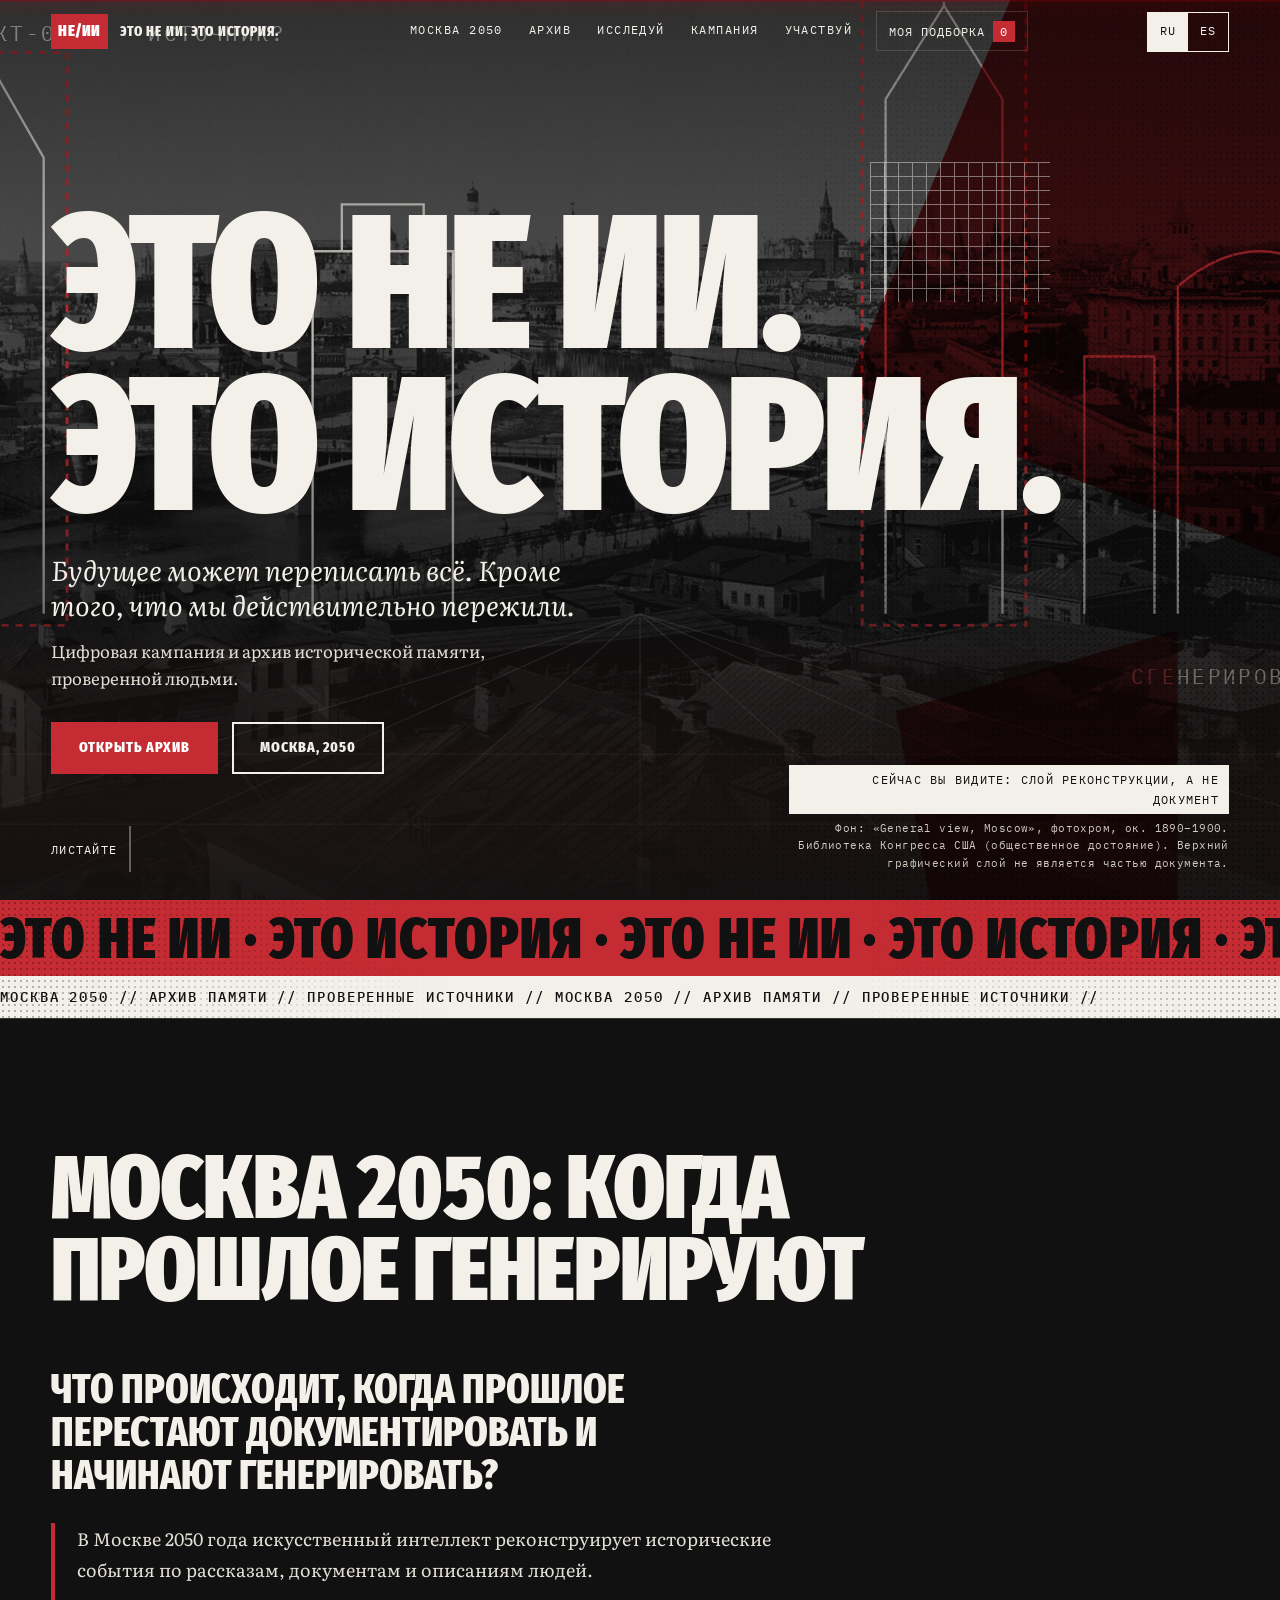
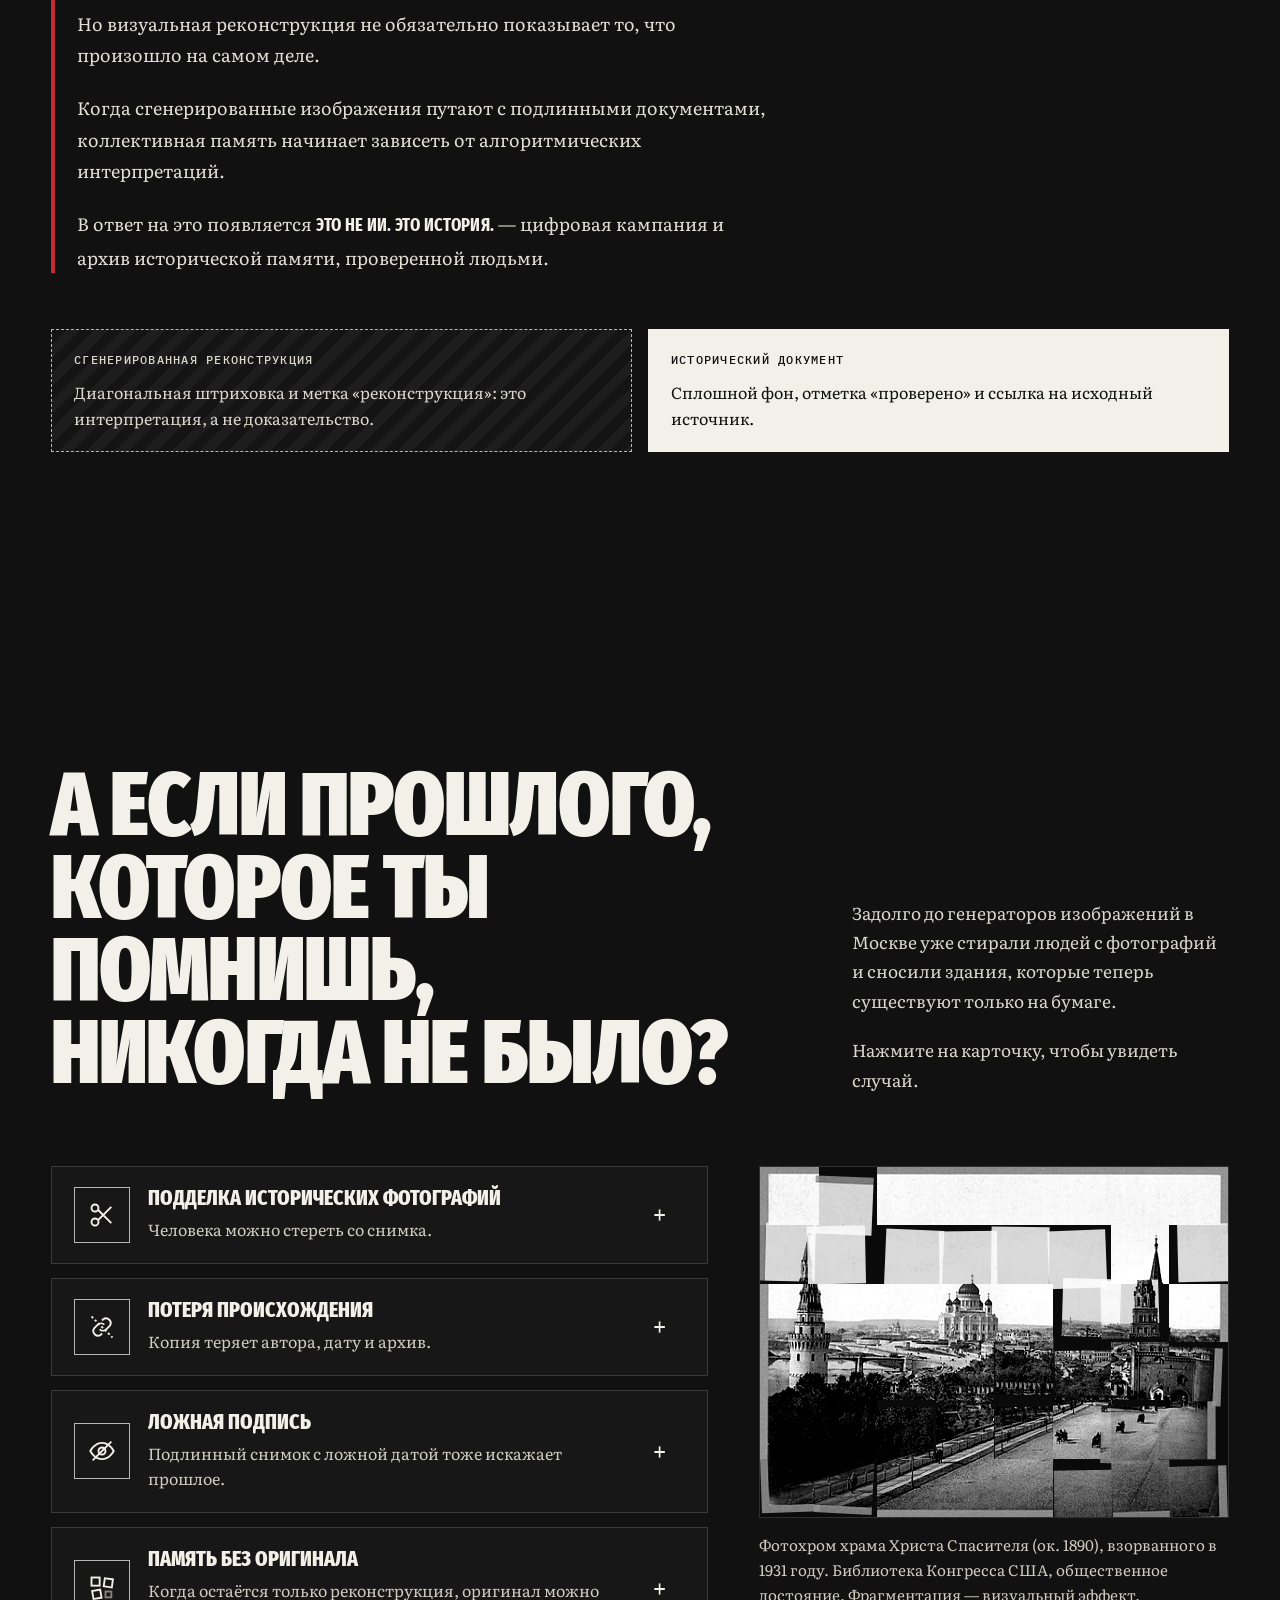
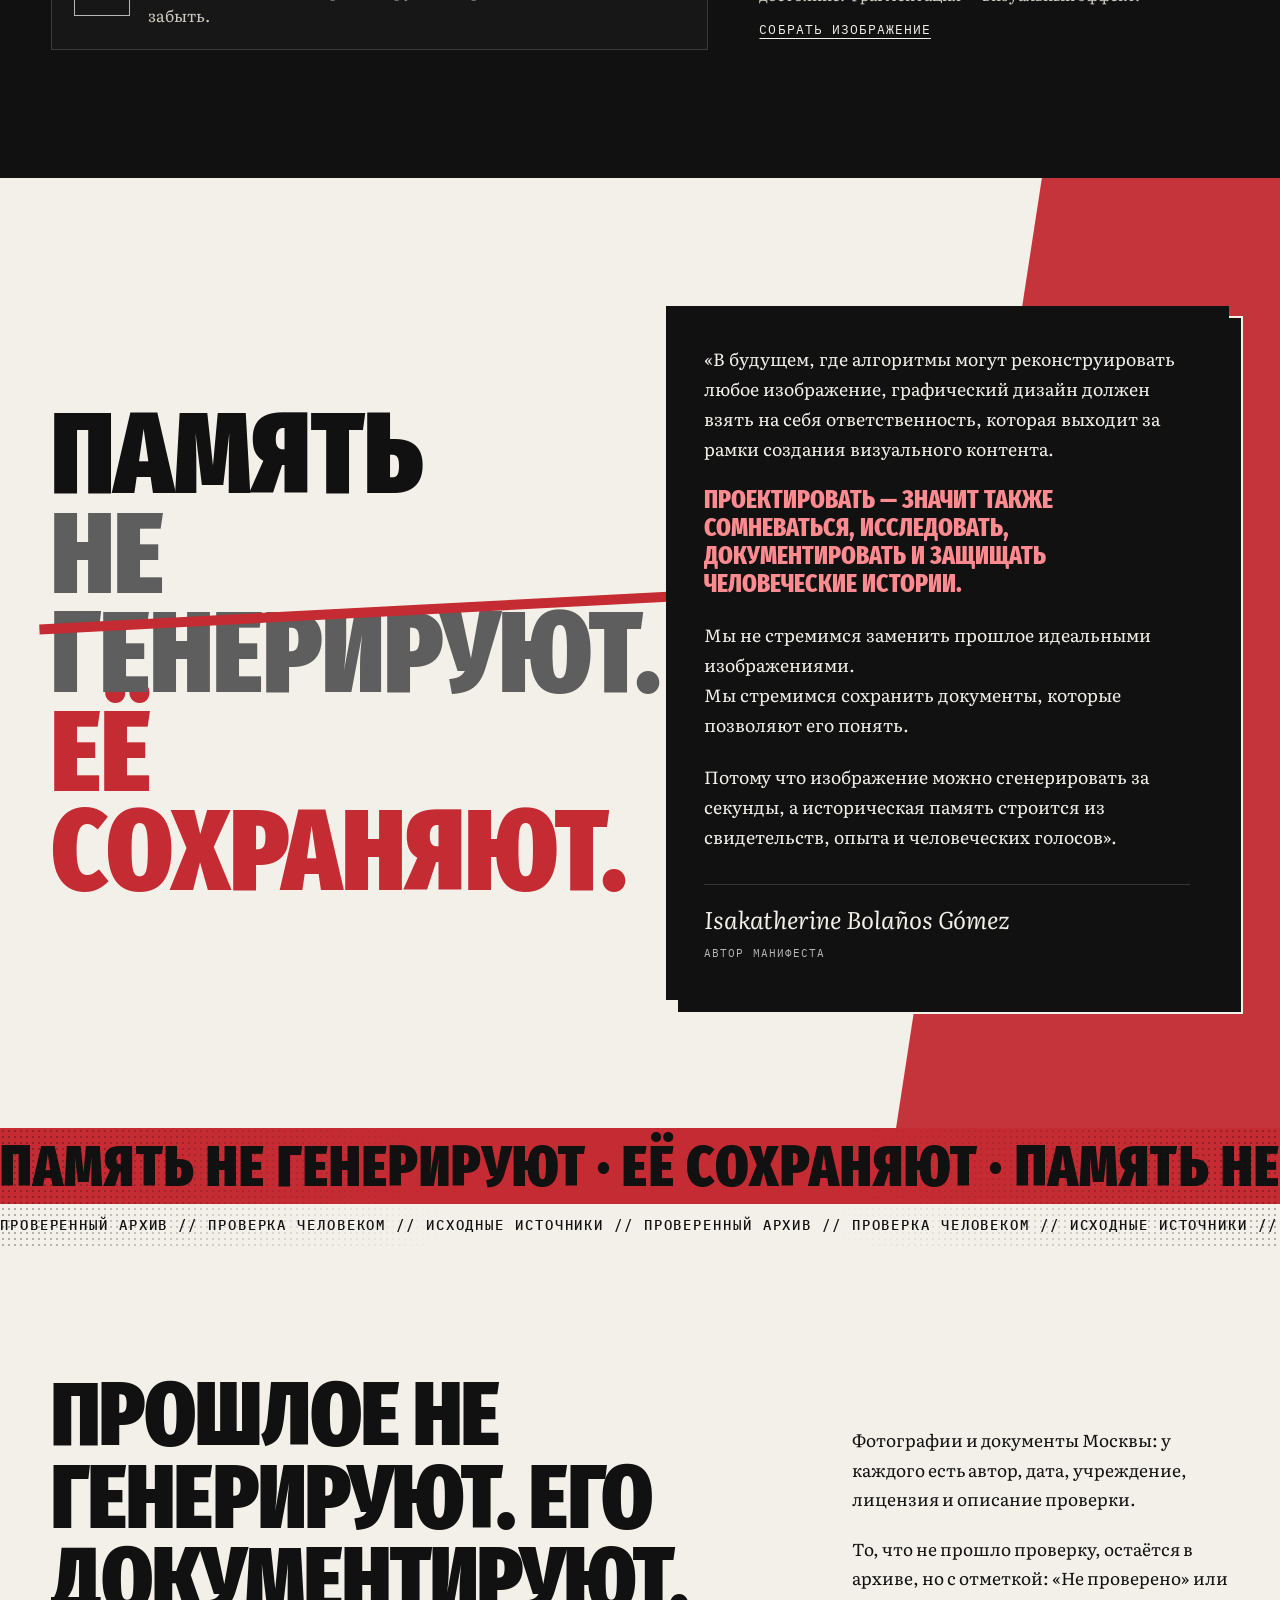
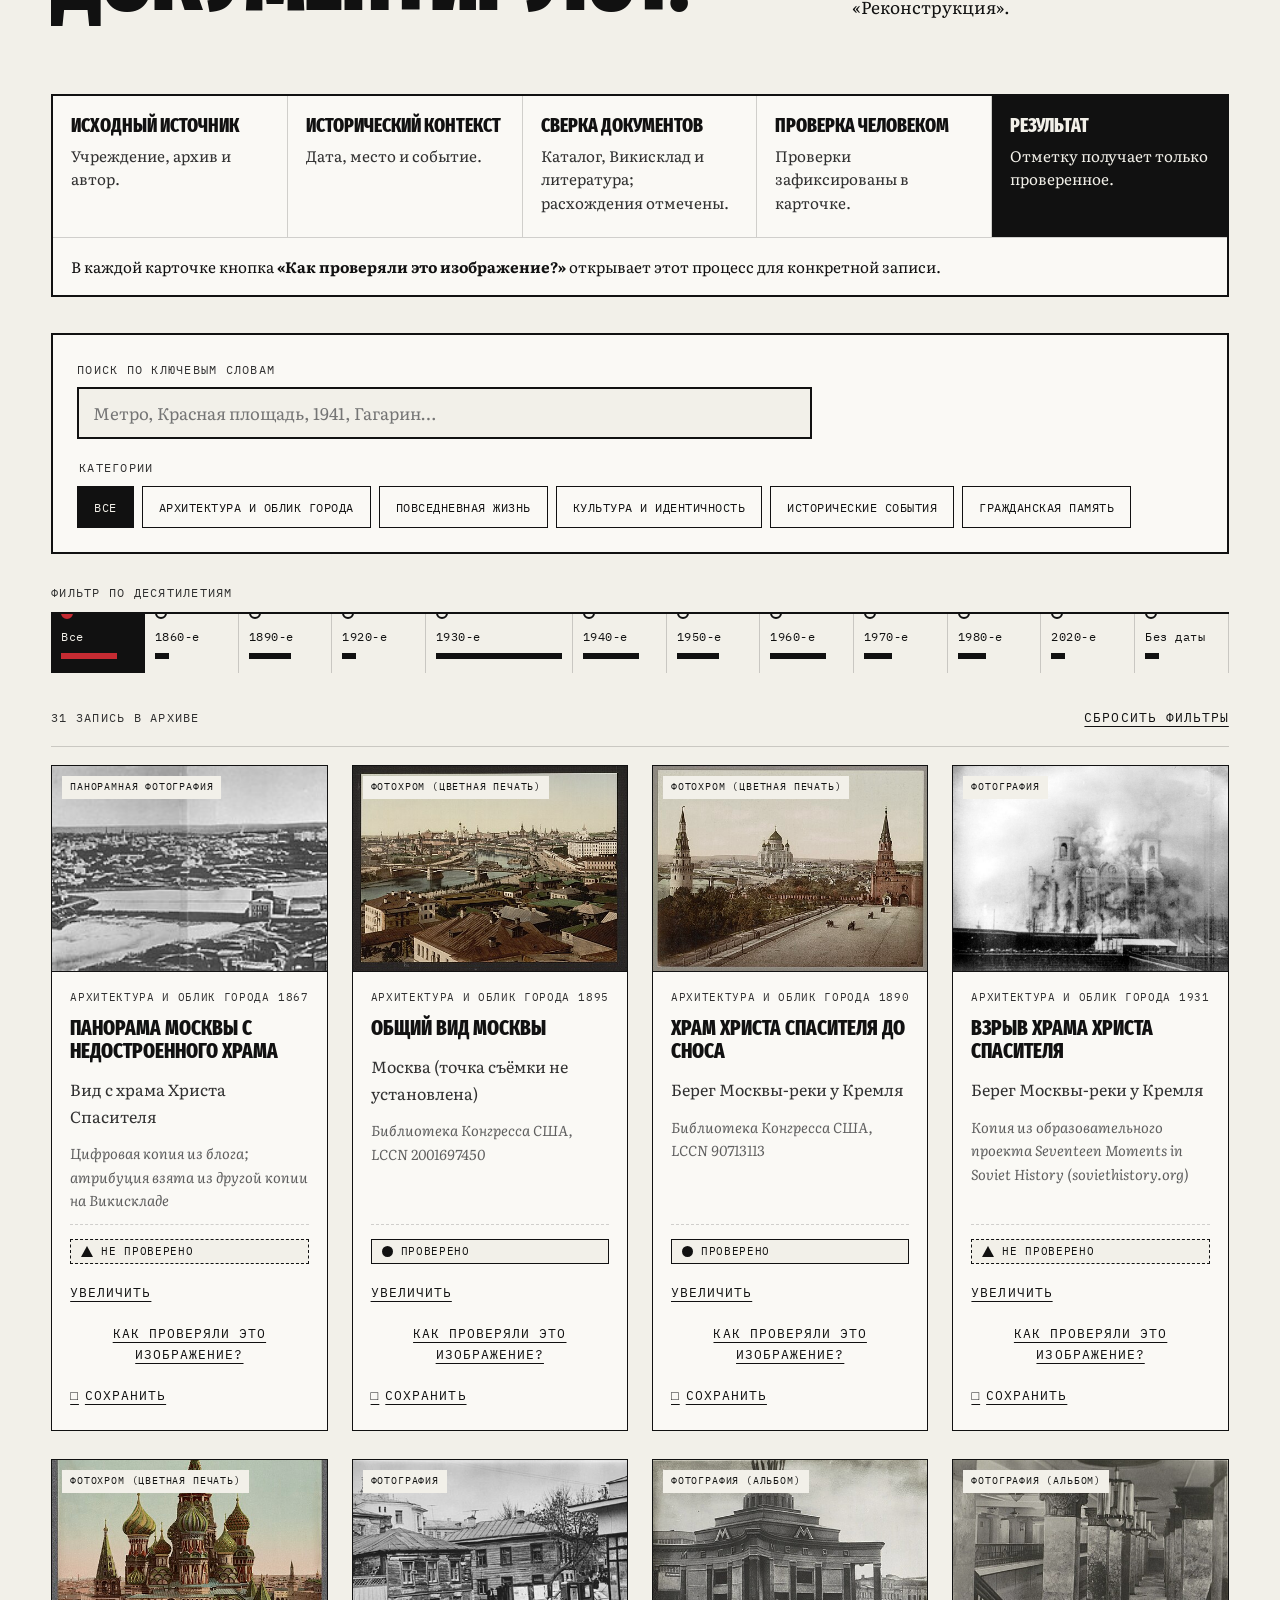
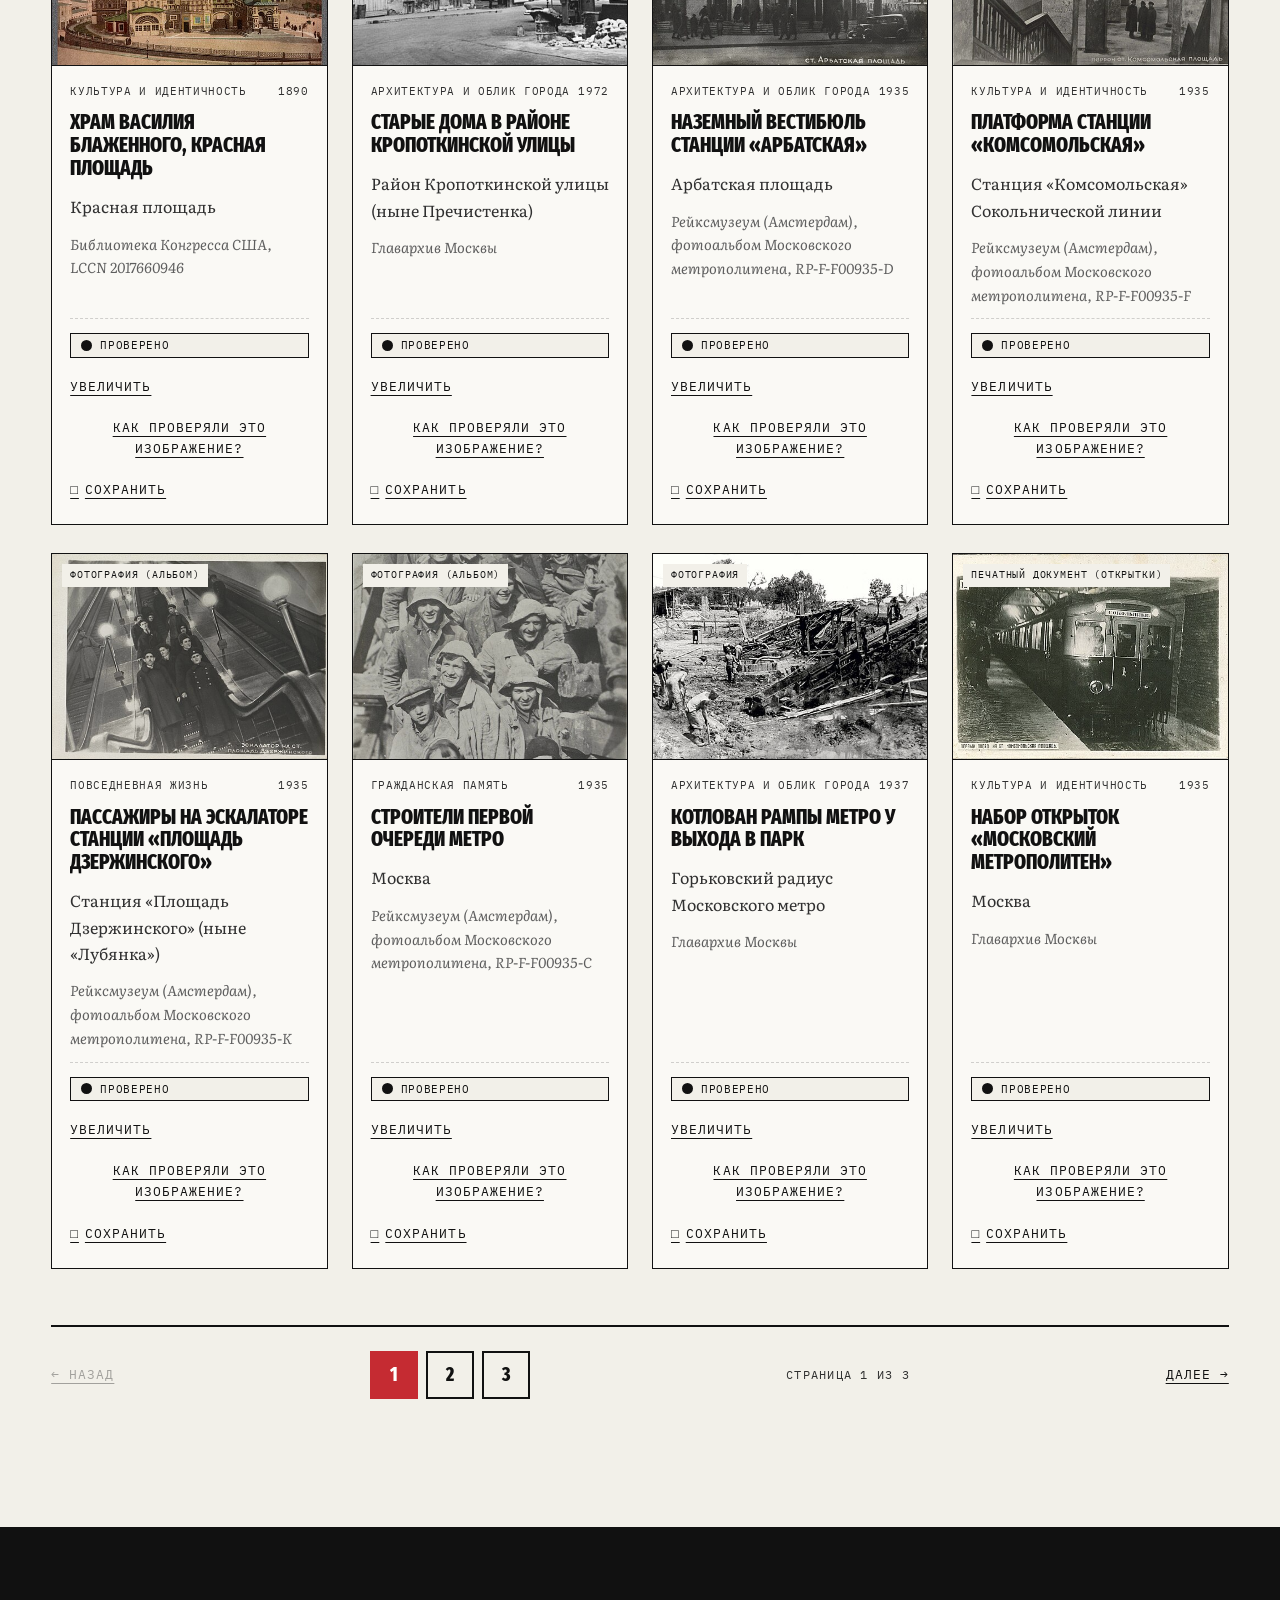
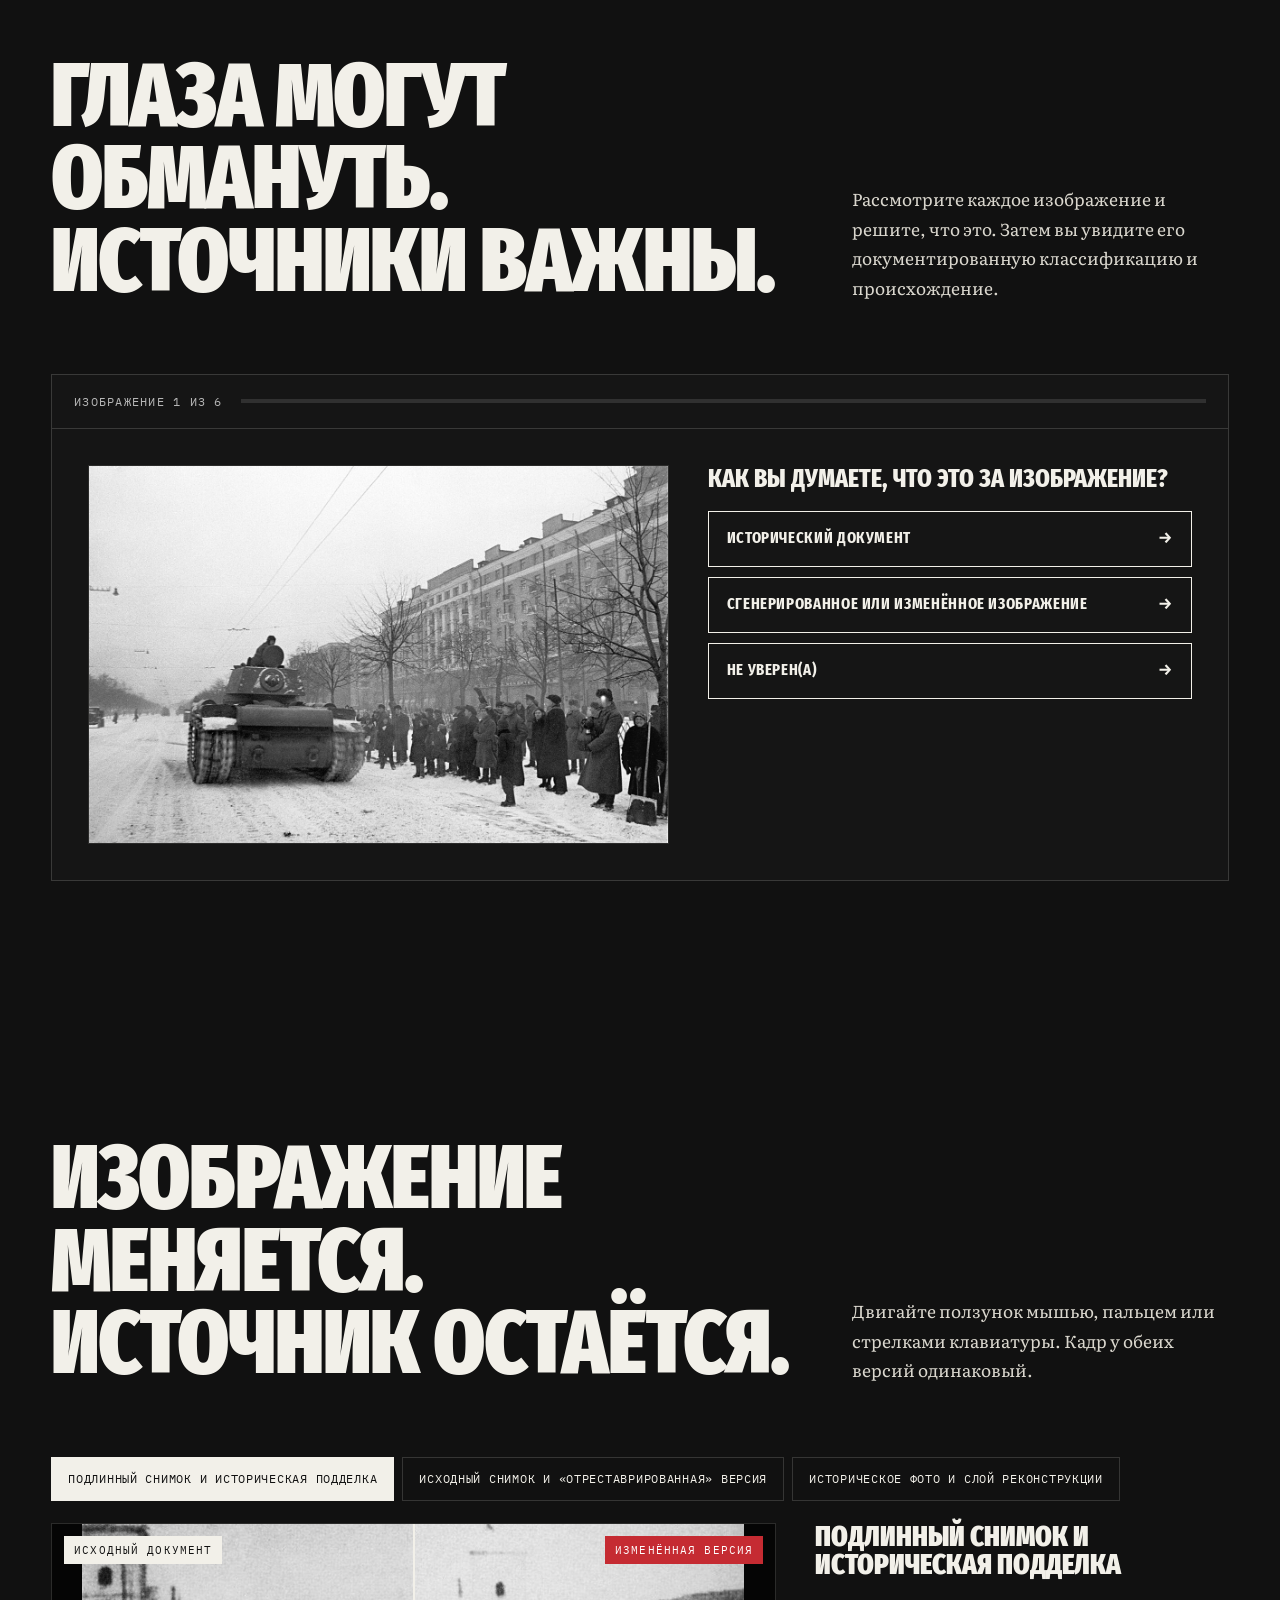
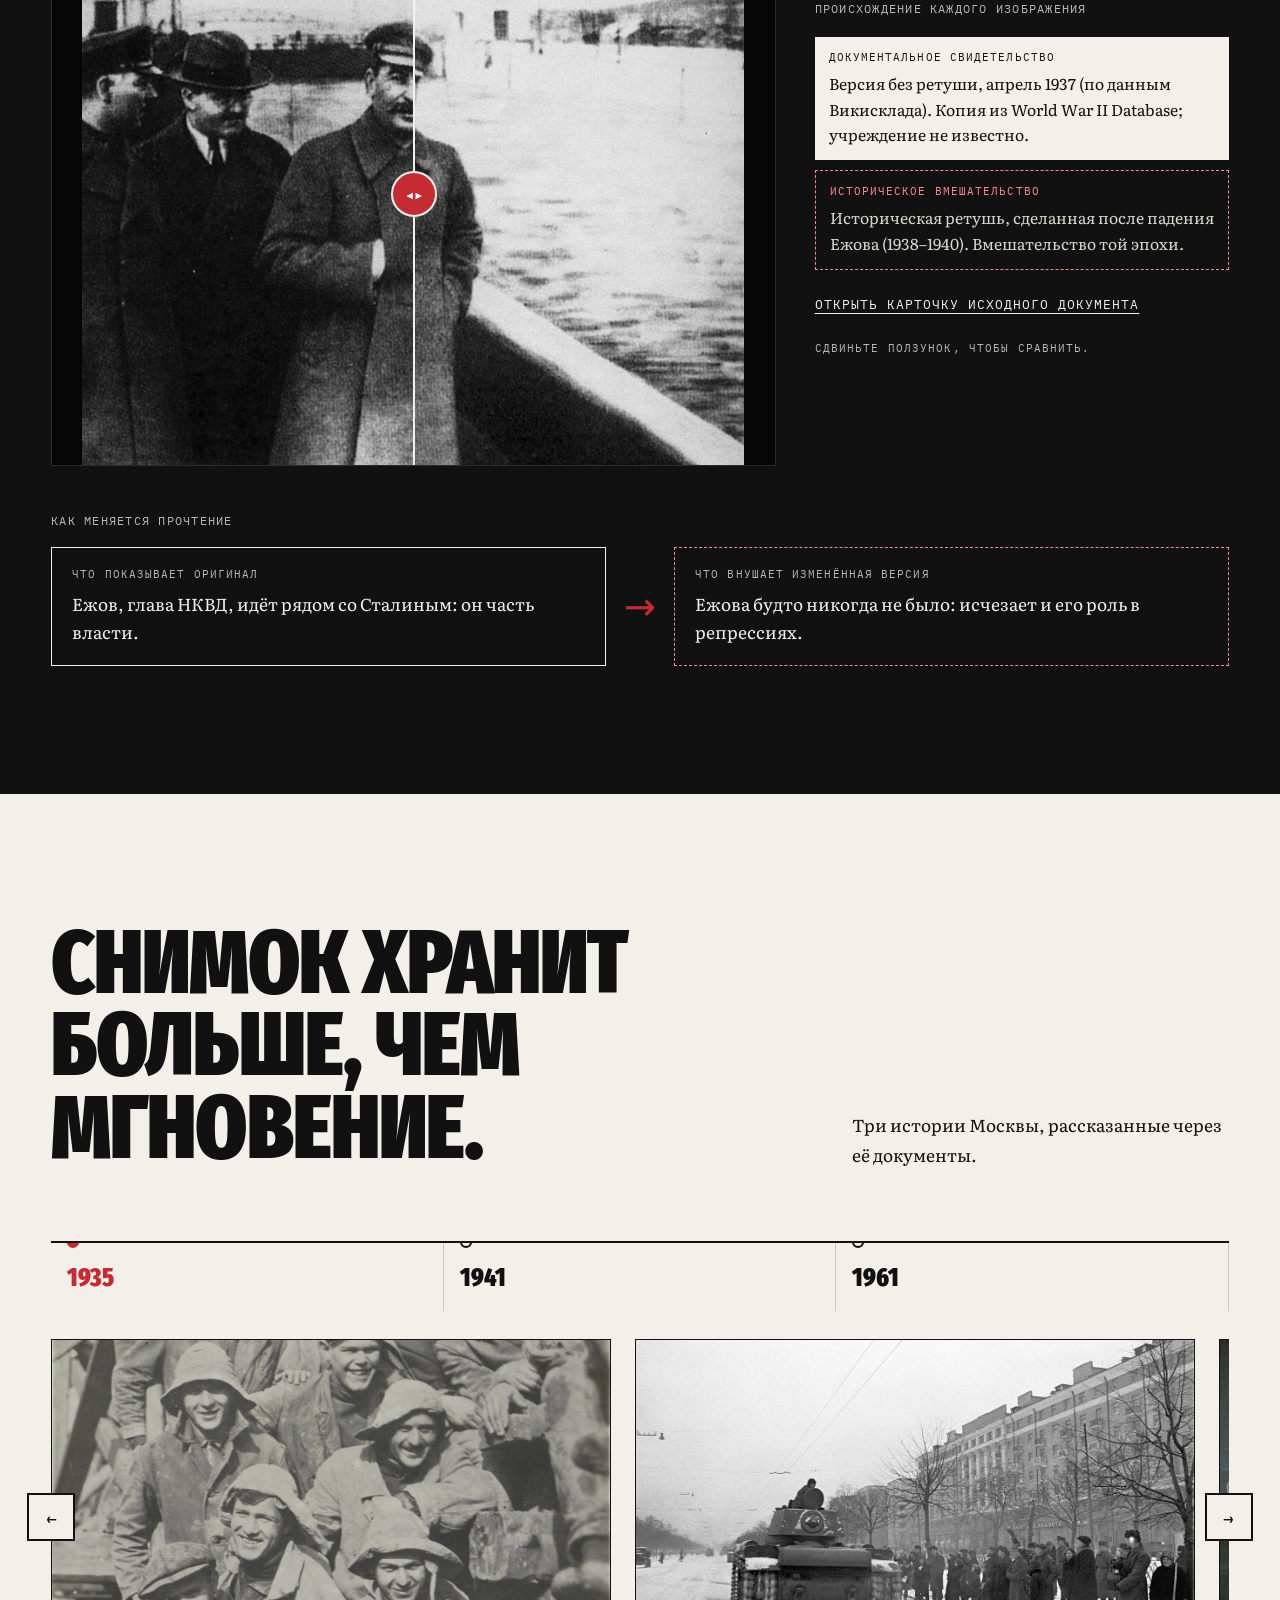
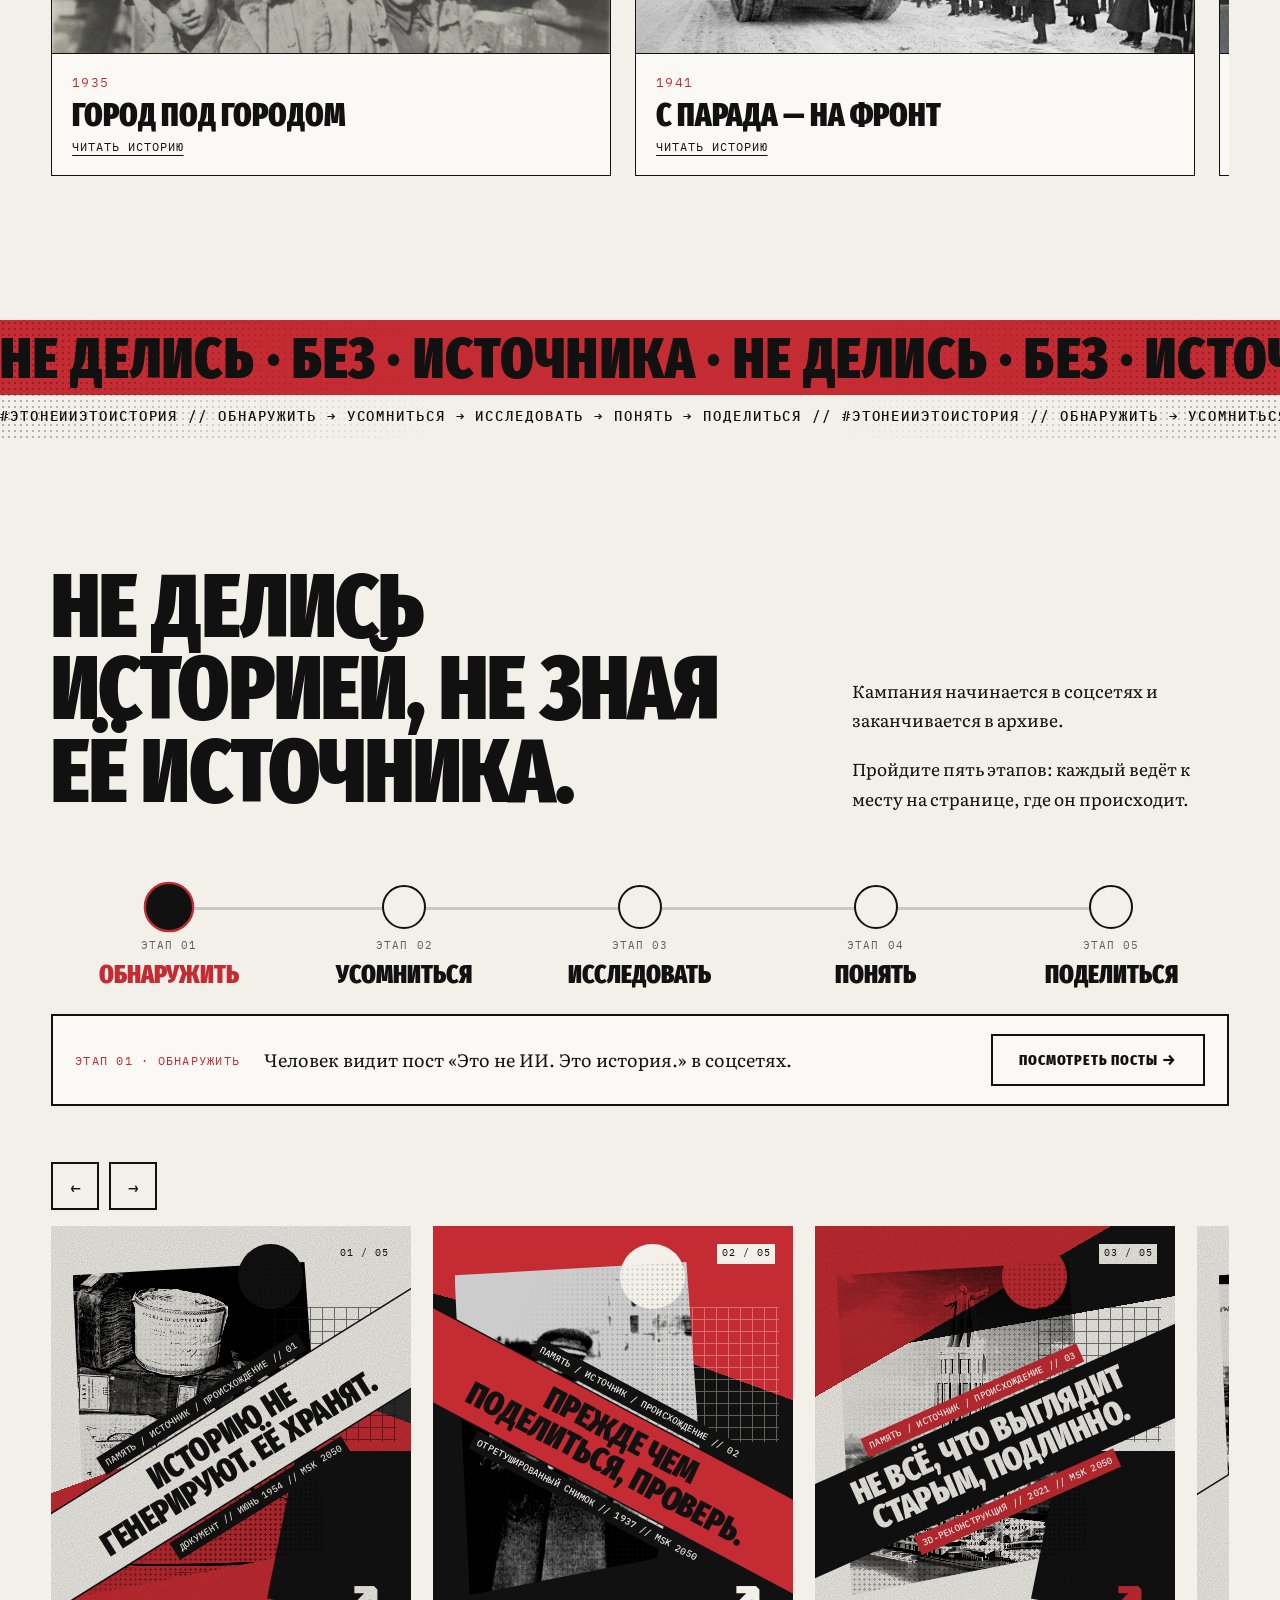
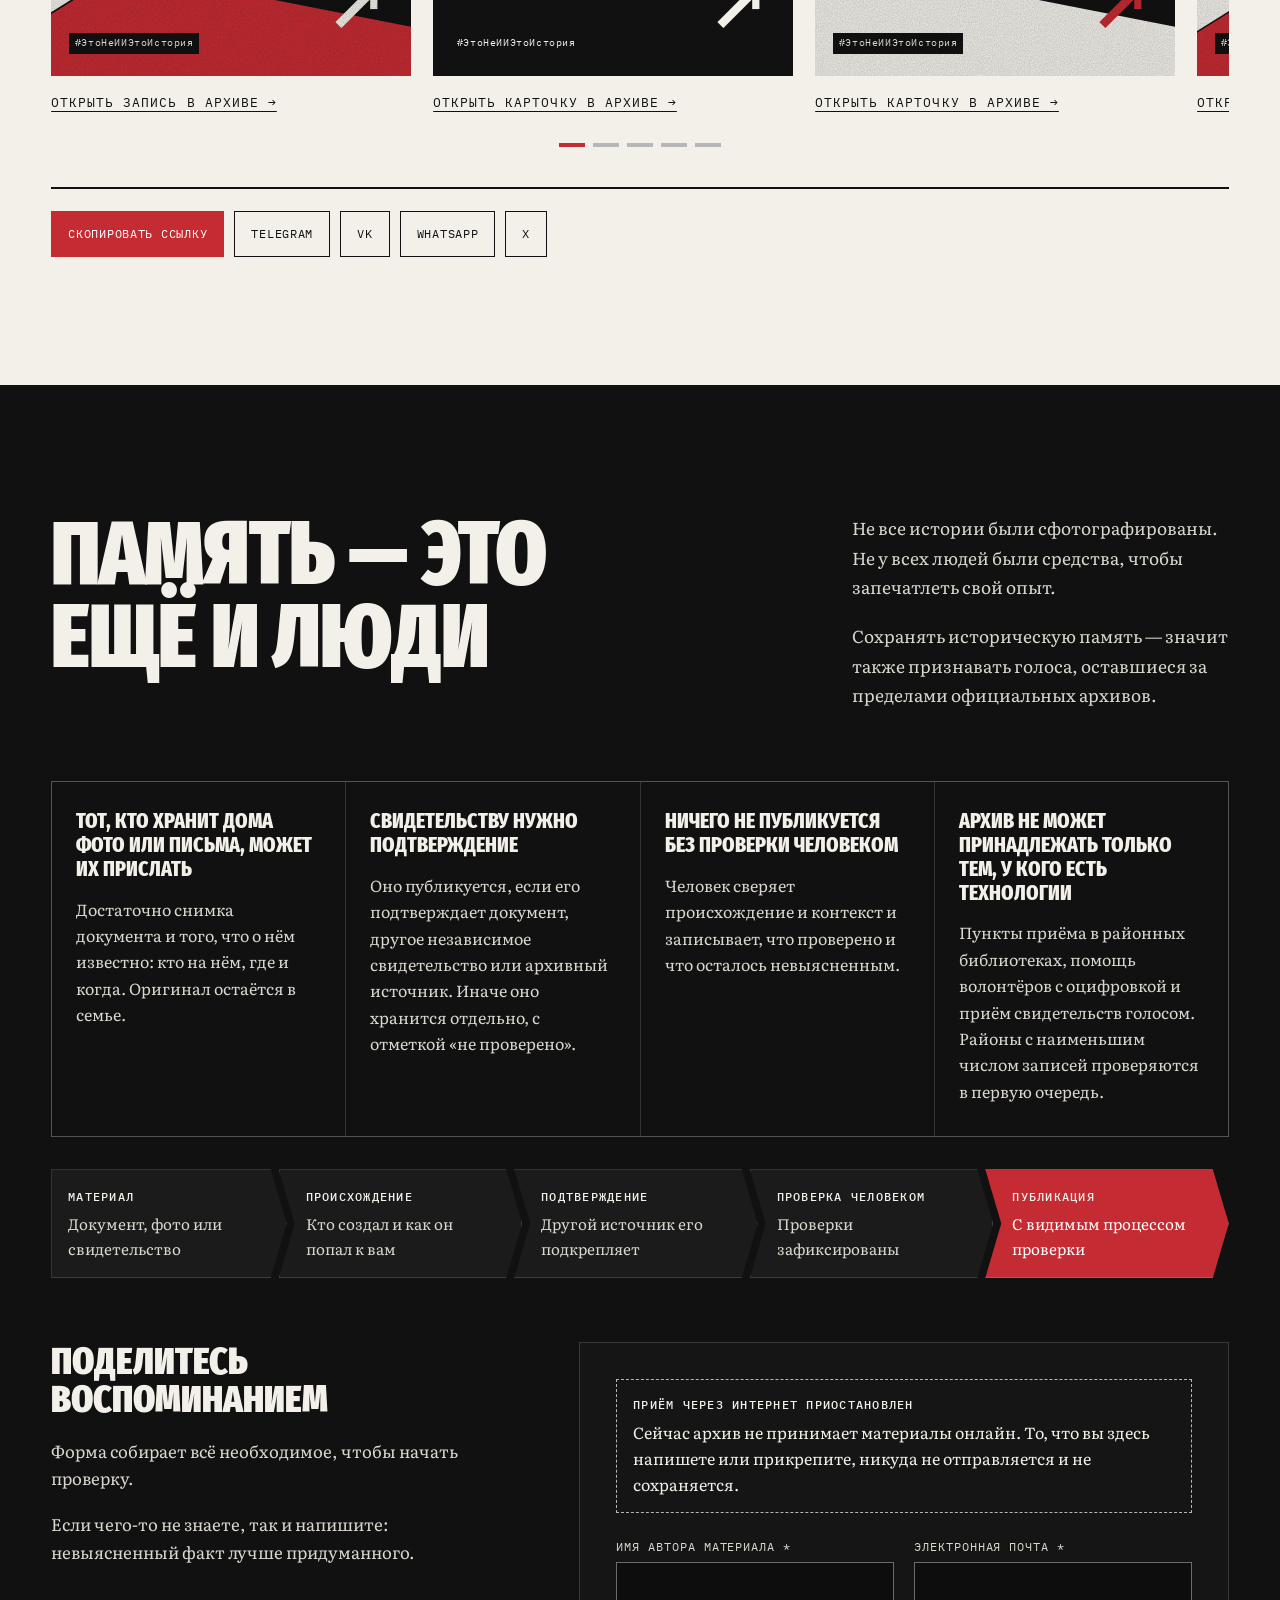
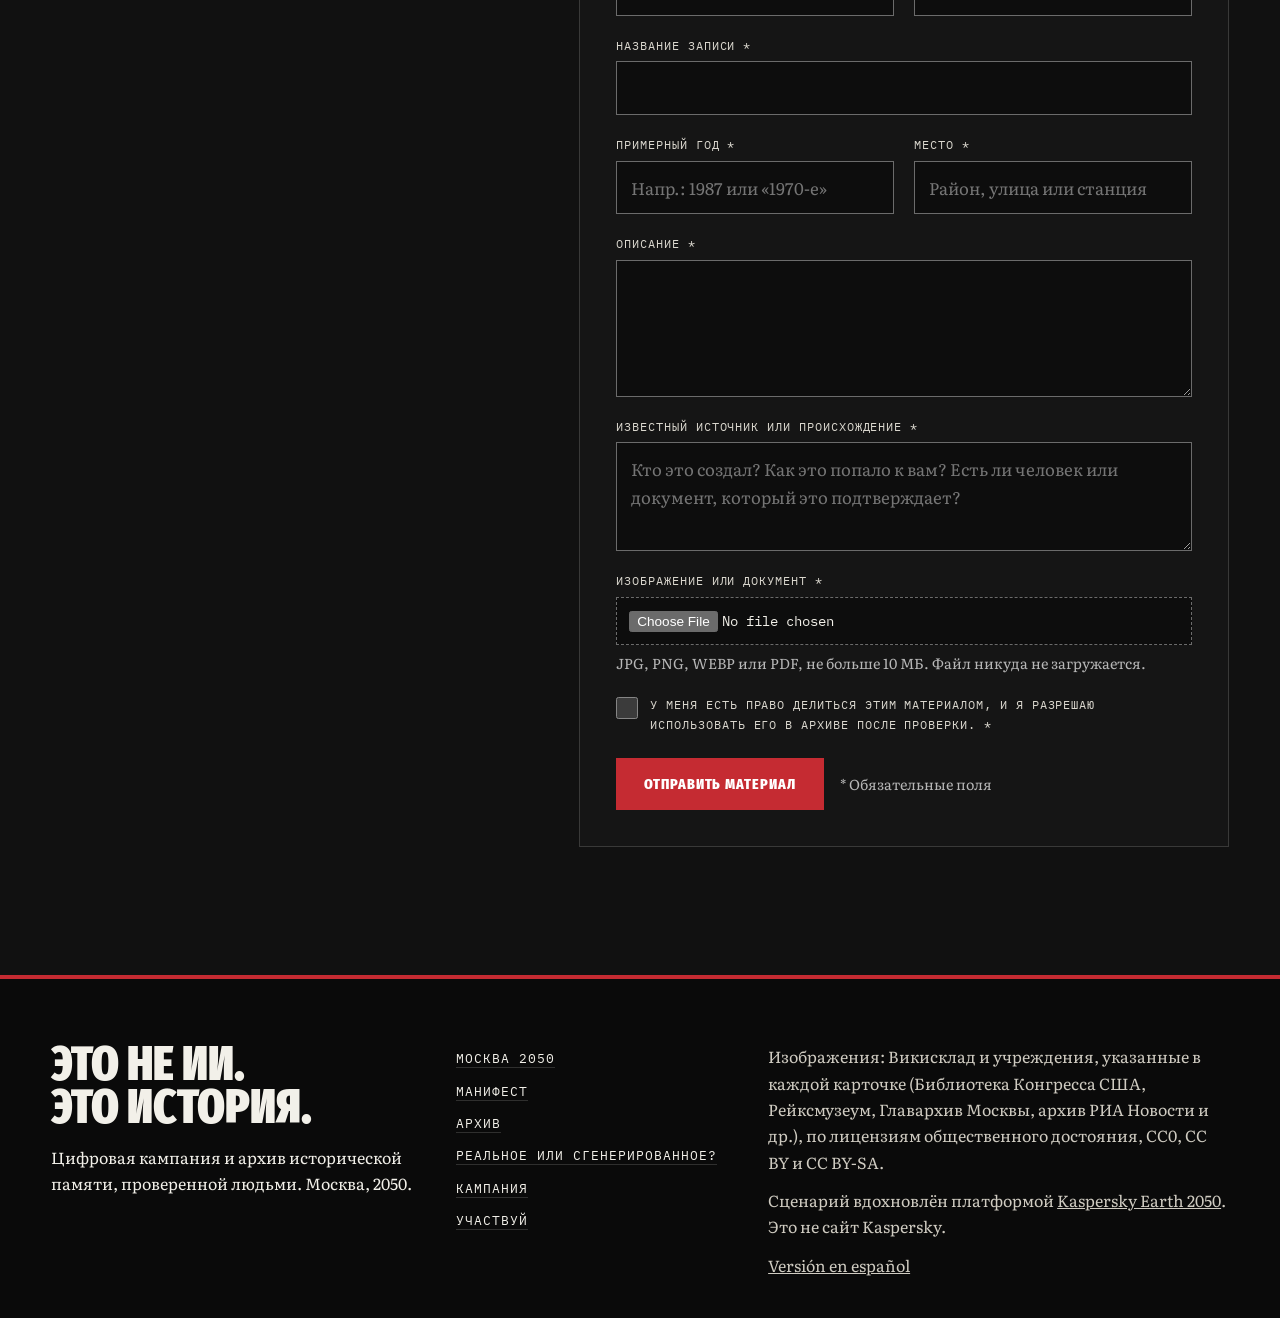
==== commit ce95097c: "Moscú 2050: archivo completo con paginación, textos de 2050, sin secciones de investigación" ====
--- a/moscu-2050/index.html
+++ b/moscu-2050/index.html
@@ -4,7 +4,7 @@
   <meta charset="utf-8">
   <meta name="viewport" content="width=device-width, initial-scale=1">
   <title>ЭТО НЕ ИИ. ЭТО ИСТОРИЯ. · Москва 2050 · Архив памяти</title>
-  <meta name="description" content="Цифровая кампания и архив исторической памяти, проверенной людьми, в спекулятивном сценарии «Москва 2050» (Kaspersky Earth 2050).">
+  <meta name="description" content="Москва, 2050. Цифровая кампания и архив исторической памяти, проверенной людьми.">
   <meta name="theme-color" content="#111111">
   <meta property="og:type" content="website">
   <meta property="og:locale" content="ru_RU">
@@ -19,13 +19,13 @@
   <link rel="preconnect" href="https://fonts.gstatic.com" crossorigin>
   <link href="https://fonts.googleapis.com/css2?family=Fira+Sans+Extra+Condensed:wght@600;700;800;900&family=IBM+Plex+Mono:wght@400;500&family=Literata:ital,opsz,wght@0,7..72,400..600;1,7..72,400&display=swap" rel="stylesheet">
   <link rel="preload" as="image" href="img/archivo/vista-general-1890.jpg">
-  <link rel="stylesheet" href="css/styles.css">
+  <link rel="stylesheet" href="css/styles.css?v=20261122b">
 </head>
 <body>
   <a class="skip" href="#contenido">Перейти к содержанию</a>
   <div class="progress" aria-hidden="true"><span id="progreso"></span></div>
 
-  <!-- ===================== NAVEGACIÓN ===================== -->
+  <!-- ===================== НАВИГАЦИЯ ===================== -->
   <header class="nav" id="nav">
     <div class="nav__inner">
       <a class="brand" href="#inicio" aria-label="ЭТО НЕ ИИ. ЭТО ИСТОРИЯ. На главную">
@@ -46,7 +46,6 @@
           <li><a href="#explora">Исследуй</a></li>
           <li><a href="#campana">Кампания</a></li>
           <li><a href="#participa">Участвуй</a></li>
-          <li><a href="#proyecto">О проекте</a></li>
         </ul>
         <button class="nav__coleccion" type="button" data-abrir-coleccion>
           Моя подборка <span class="contador" data-contador-coleccion>0</span>
@@ -57,7 +56,7 @@
 
   <main id="contenido">
 
-    <!-- ===================== 1. ВВЕДЕНИЕ ===================== -->
+    <!-- ===================== НАЧАЛО ===================== -->
     <section class="hero" id="inicio" aria-labelledby="hero-titulo">
       <div class="hero__media" aria-hidden="true">
         <div class="hero__parallax">
@@ -89,7 +88,7 @@
             <g fill="#F2F0E9" font-family="IBM Plex Mono, monospace" font-size="18" letter-spacing="2">
               <text x="196" y="150">ОБЪЕКТ-0217 · ИСТОЧНИК?</text>
               <text x="996" y="22">РЕКОНСТРУКЦИЯ · 98,2 %</text>
-              <text x="1220" y="700">СПЕКУЛЯТИВНЫЙ СЛОЙ</text>
+              <text x="1220" y="700">СГЕНЕРИРОВАННЫЙ СЛОЙ</text>
             </g>
             <rect y="640" width="1600" height="360" fill="url(#hz)"/>
           </svg>
@@ -100,7 +99,6 @@
       </div>
 
       <div class="hero__contenido">
-        <p class="kicker"><span class="dot" aria-hidden="true"></span>Москва · 2050 · Спекулятивный сценарий</p>
         <h1 class="hero__titulo" id="hero-titulo">
           <span class="linea glitch" data-text="ЭТО НЕ ИИ.">ЭТО НЕ ИИ.</span>
           <span class="linea">ЭТО ИСТОРИЯ.</span>
@@ -109,13 +107,13 @@
         <p class="hero__lede">Цифровая кампания и архив исторической памяти, проверенной людьми.</p>
         <div class="hero__acciones">
           <a class="btn btn--rojo" href="#archivo">Открыть архив</a>
-          <a class="btn btn--linea" href="#moscu-2050">О сценарии</a>
+          <a class="btn btn--linea" href="#moscu-2050">Москва, 2050</a>
         </div>
       </div>
 
       <div class="hero__leyenda mono" aria-live="polite">
-        <p><span class="hero__estado" id="hero-estado">Сейчас вы видите: спекулятивная визуализация 2050 года</span></p>
-        <p class="hero__credito">Фон: «General view, Moscow», фотохром, ок. 1890–1900. Библиотека Конгресса США (общественное достояние). Графический слой создан для этого проекта.</p>
+        <p><span class="hero__estado" id="hero-estado">Сейчас вы видите: слой реконструкции, а не документ</span></p>
+        <p class="hero__credito">Фон: «General view, Moscow», фотохром, ок. 1890–1900. Библиотека Конгресса США (общественное достояние). Верхний графический слой не является частью документа.</p>
       </div>
 
       <a class="hero__scroll" href="#moscu-2050"><span class="mono">Листайте</span><span class="hero__flecha" aria-hidden="true"></span></a>
@@ -123,64 +121,47 @@
 
     <div class="cinta" aria-hidden="true">
       <div class="cinta__banda cinta__banda--roja"><span>ЭТО НЕ ИИ · ЭТО ИСТОРИЯ · ЭТО НЕ ИИ · ЭТО ИСТОРИЯ · ЭТО НЕ ИИ · ЭТО ИСТОРИЯ · ЭТО НЕ ИИ · ЭТО ИСТОРИЯ ·</span></div>
-      <div class="cinta__banda cinta__banda--hueso"><span>МОСКВА 2050 // СПЕКУЛЯТИВНЫЙ СЦЕНАРИЙ // KASPERSKY EARTH 2050 // МОСКВА 2050 // СПЕКУЛЯТИВНЫЙ СЦЕНАРИЙ // KASPERSKY EARTH 2050 //</span></div>
-    </div>
-
-    <!-- ===================== 2. СПЕКУЛЯТИВНЫЙ КОНТЕКСТ ===================== -->
+      <div class="cinta__banda cinta__banda--hueso"><span>МОСКВА 2050 // АРХИВ ПАМЯТИ // ПРОВЕРЕННЫЕ ИСТОЧНИКИ // МОСКВА 2050 // АРХИВ ПАМЯТИ // ПРОВЕРЕННЫЕ ИСТОЧНИКИ //</span></div>
+    </div>
+
+    <!-- ===================== МОСКВА 2050 ===================== -->
     <section class="seccion seccion--oscura contexto" id="moscu-2050" aria-labelledby="contexto-titulo">
       <div class="contenedor">
-        <p class="sello-esp mono"><span aria-hidden="true">◧</span> Спекулятивный сценарий · 2050</p>
         <h2 class="titular titular--ancho" id="contexto-titulo">Москва 2050: когда прошлое генерируют</h2>
 
-        <div class="contexto__grid">
+        <div class="contexto__grid contexto__grid--uno">
           <div class="contexto__texto reveal">
             <p class="contexto__pregunta">Что происходит, когда прошлое перестают документировать и начинают генерировать?</p>
-            <blockquote class="contexto__cita">
-              <p>«В воображаемой Москве 2050 года искусственный интеллект позволяет реконструировать исторические события по рассказам, документам и описаниям людей.</p>
+            <div class="contexto__cita">
+              <p>В Москве 2050 года искусственный интеллект реконструирует исторические события по рассказам, документам и описаниям людей.</p>
               <p>Но визуальная реконструкция не обязательно показывает то, что произошло на самом деле.</p>
-              <p>Когда сгенерированные изображения начинают путать с подлинными документами, наша коллективная память рискует зависеть от алгоритмических интерпретаций.</p>
-              <p>В ответ на этот сценарий появляется <strong>ЭТО НЕ ИИ. ЭТО ИСТОРИЯ.</strong> — цифровая кампания и архив исторической памяти, проверенной людьми».</p>
-            </blockquote>
-          </div>
-
-          <aside class="prediccion-clave reveal" aria-labelledby="pc-titulo">
-            <p class="mono">Ключевой прогноз · Kaspersky Earth 2050</p>
-            <h3 id="pc-titulo">«3D-реконструкция истории человечества»</h3>
-            <p class="prediccion-clave__autor mono">Andrey Chemezov · оригинал: «3D reconstruction of the human history»</p>
-            <p>Виртуальный глобус воссоздаёт в 3D события прошлого. Добавить событие может кто угодно, а ИИ генерирует изображения по описаниям, хроникам и документальным фильмам — не только «то, что было», но и «то, что могло быть».</p>
-            <a class="btn-texto" href="https://2050.earth/" target="_blank" rel="noopener">Kaspersky Earth 2050 ↗</a>
-          </aside>
-        </div>
-
-        <div class="distincion reveal" aria-label="Как мы отличаем спекулятивное от документального">
+              <p>Когда сгенерированные изображения путают с подлинными документами, коллективная память начинает зависеть от алгоритмических интерпретаций.</p>
+              <p>В ответ на это появляется <strong>ЭТО НЕ ИИ. ЭТО ИСТОРИЯ.</strong> — цифровая кампания и архив исторической памяти, проверенной людьми.</p>
+            </div>
+          </div>
+        </div>
+
+        <div class="distincion reveal" aria-label="Как отличить реконструкцию от документа">
           <div class="distincion__item distincion__item--esp">
-            <span class="mono">Сценарий 2050</span>
-            <p>Диагональная штриховка и метка «спекулятивно»: гипотеза о будущем, а не доказательство.</p>
+            <span class="mono">Сгенерированная реконструкция</span>
+            <p>Диагональная штриховка и метка «реконструкция»: это интерпретация, а не доказательство.</p>
           </div>
           <div class="distincion__item distincion__item--doc">
             <span class="mono">Исторический документ</span>
             <p>Сплошной фон, отметка «проверено» и ссылка на исходный источник.</p>
           </div>
         </div>
-
-        <div class="escenario reveal" aria-labelledby="escenario-titulo">
-          <h3 class="mono" id="escenario-titulo">Другие прогнозы Earth 2050 для Москвы, на которых держится сценарий</h3>
-          <ol class="escenario__lista" id="escenario"></ol>
-          <div class="escenario__postura">
-            <p><strong>Опосредованная реальность.</strong> Прошлое узнают через то, что решает воссоздать экран или алгоритм.</p>
-            <p><strong>Хрупкая реальность.</strong> Повседневная жизнь зависит от систем, которые мы не понимаем и не контролируем.</p>
-          </div>
-        </div>
-      </div>
-    </section>
-
-    <!-- ===================== 3. ПРОБЛЕМА ===================== -->
+      </div>
+    </section>
+
+    <!-- ===================== ПРОБЛЕМА ===================== -->
     <section class="seccion seccion--oscura problema" id="problema" aria-labelledby="problema-titulo">
       <div class="contenedor">
         <header class="cabecera reveal">
           <h2 class="titular" id="problema-titulo">А если прошлого, которое ты помнишь, никогда не было?</h2>
           <div class="cabecera__texto">
-            <p>У рисков сценария уже есть реальные прецеденты в визуальной истории Москвы. Нажмите на карточку, чтобы увидеть случай.</p>
+            <p>Задолго до генераторов изображений в Москве уже стирали людей с фотографий и сносили здания, которые теперь существуют только на бумаге.</p>
+            <p>Нажмите на карточку, чтобы увидеть случай.</p>
           </div>
         </header>
 
@@ -190,8 +171,7 @@
           <figure class="fragmento reveal" id="fragmento">
             <div class="fragmento__lienzo" id="fragmento-lienzo" role="img" aria-label="Фотохром храма Христа Спасителя (ок. 1890) распадается на фрагменты — образ потери информации."></div>
             <figcaption>
-              <span class="mono">Потеря информации</span>
-              Фотохром храма Христа Спасителя (ок. 1890), взорванного в 1931 году. Библиотека Конгресса США, общественное достояние. Фрагментация — визуальный эффект этого сайта.
+              Фотохром храма Христа Спасителя (ок. 1890), взорванного в 1931 году. Библиотека Конгресса США, общественное достояние. Фрагментация — визуальный эффект.
               <button class="btn-texto" type="button" id="fragmento-boton">Собрать изображение</button>
             </figcaption>
           </figure>
@@ -199,7 +179,7 @@
       </div>
     </section>
 
-    <!-- ===================== 4. МАНИФЕСТ ===================== -->
+    <!-- ===================== МАНИФЕСТ ===================== -->
     <section class="manifiesto" id="manifiesto" aria-labelledby="manifiesto-titulo">
       <div class="contenedor manifiesto__grid">
         <h2 class="manifiesto__titulo" id="manifiesto-titulo">
@@ -212,7 +192,7 @@
           <p class="destacado">Проектировать — значит также сомневаться, исследовать, документировать и защищать человеческие истории.</p>
           <p>Мы не стремимся заменить прошлое идеальными изображениями.<br>Мы стремимся сохранить документы, которые позволяют его понять.</p>
           <p>Потому что изображение можно сгенерировать за секунды, а историческая память строится из свидетельств, опыта и человеческих голосов».</p>
-          <p class="firma"><span class="firma__nombre">Isakatherine Bolaños Gómez</span><span class="mono">Автор манифеста · ЭТО НЕ ИИ. ЭТО ИСТОРИЯ.</span></p>
+          <p class="firma"><span class="firma__nombre">Isakatherine Bolaños Gómez</span><span class="mono">Автор манифеста</span></p>
         </div>
       </div>
     </section>
@@ -222,25 +202,24 @@
       <div class="cinta__banda cinta__banda--hueso"><span>ПРОВЕРЕННЫЙ АРХИВ // ПРОВЕРКА ЧЕЛОВЕКОМ // ИСХОДНЫЕ ИСТОЧНИКИ // ПРОВЕРЕННЫЙ АРХИВ // ПРОВЕРКА ЧЕЛОВЕКОМ // ИСХОДНЫЕ ИСТОЧНИКИ //</span></div>
     </div>
 
-    <!-- ===================== 5. ПРОВЕРЕННЫЙ АРХИВ ===================== -->
+    <!-- ===================== АРХИВ ===================== -->
     <section class="seccion seccion--clara archivo" id="archivo" aria-labelledby="archivo-titulo">
       <div class="contenedor">
         <header class="cabecera reveal">
           <h2 class="titular" id="archivo-titulo">Прошлое не генерируют. Его документируют.</h2>
           <div class="cabecera__texto">
-            <p>Фотографии и документы Москвы 1890–1980 годов: у каждого есть автор, дата, учреждение, лицензия и описание проверки. Материалы без полной проверки в этот архив не входят.</p>
-          </div>
-        </header>
-
-        <!-- 6. Процесс проверки -->
-        <div class="proceso-v" id="como-verificamos" aria-labelledby="pv-titulo">
-          <p class="mono proceso-v__t" id="pv-titulo">Как проверяется каждая запись</p>
+            <p>Фотографии и документы Москвы: у каждого есть автор, дата, учреждение, лицензия и описание проверки.</p>
+            <p>То, что не прошло проверку, остаётся в архиве, но с отметкой: «Не проверено» или «Реконструкция».</p>
+          </div>
+        </header>
+
+        <div class="proceso-v" id="como-verificamos" aria-label="Как проверяется каждая запись">
           <ol class="proceso-v__pasos">
-            <li><span class="mono">01</span><strong>Исходный источник</strong>Учреждение, архив и автор.</li>
-            <li><span class="mono">02</span><strong>Исторический контекст</strong>Дата, место и событие.</li>
-            <li><span class="mono">03</span><strong>Сверка документов</strong>Каталог, Викисклад и литература; расхождения отмечены.</li>
-            <li><span class="mono">04</span><strong>Проверка человеком</strong>Проверки зафиксированы в карточке.</li>
-            <li><span class="mono">05</span><strong>Результат</strong>В архив попадает только проверенное.</li>
+            <li><strong>Исходный источник</strong>Учреждение, архив и автор.</li>
+            <li><strong>Исторический контекст</strong>Дата, место и событие.</li>
+            <li><strong>Сверка документов</strong>Каталог, Викисклад и литература; расхождения отмечены.</li>
+            <li><strong>Проверка человеком</strong>Проверки зафиксированы в карточке.</li>
+            <li><strong>Результат</strong>Отметку получает только проверенное.</li>
           </ol>
           <p class="proceso-v__nota">В каждой карточке кнопка <strong>«Как проверяли это изображение?»</strong> открывает этот процесс для конкретной записи.</p>
         </div>
@@ -257,7 +236,7 @@
         </form>
 
         <div class="linea-tiempo" aria-labelledby="lt-titulo">
-          <p class="mono" id="lt-titulo">Хронология · фильтр по десятилетиям</p>
+          <p class="mono" id="lt-titulo">Фильтр по десятилетиям</p>
           <div class="linea-tiempo__pista" id="linea-tiempo" role="group" aria-labelledby="lt-titulo"></div>
         </div>
 
@@ -266,24 +245,26 @@
           <button class="btn-texto" type="button" id="limpiar">Сбросить фильтры</button>
         </div>
 
-        <ul class="galeria" id="galeria" aria-label="Проверенные записи архива"></ul>
+        <ul class="galeria" id="galeria" aria-label="Записи архива"></ul>
+
+        <nav class="paginacion" id="paginacion" aria-label="Страницы архива" hidden></nav>
 
         <div class="vacio" id="vacio" hidden>
           <p class="titular titular--s">Ничего не найдено</p>
-          <p>Ни одна проверенная запись не подходит под этот запрос или фильтры. Попробуйте другое слово, десятилетие или категорию.</p>
+          <p>Ни одна запись не подходит под этот запрос или фильтры. Попробуйте другое слово, десятилетие или категорию.</p>
           <button class="btn btn--rojo" type="button" id="vacio-limpiar">Показать весь архив</button>
         </div>
         <p class="error-carga" id="error-archivo" hidden role="alert">Не удалось загрузить архив. Обновите страницу.</p>
       </div>
     </section>
 
-    <!-- ===================== 7. ОБРАЗОВАТЕЛЬНЫЕ ВЗАИМОДЕЙСТВИЯ ===================== -->
+    <!-- ===================== РЕАЛЬНОЕ ИЛИ СГЕНЕРИРОВАННОЕ? ===================== -->
     <section class="seccion seccion--oscura quiz" id="explora" aria-labelledby="quiz-titulo">
       <div class="contenedor">
         <header class="cabecera reveal">
           <h2 class="titular" id="quiz-titulo">Глаза могут обмануть. Источники важны.</h2>
           <div class="cabecera__texto">
-            <p>Упражнение на критическое чтение из шести изображений: документы, реконструкции и изменённые снимки. После каждого ответа вы увидите, что это, откуда оно и какие свидетельства это подтверждают.</p>
+            <p>Рассмотрите каждое изображение и решите, что это. Затем вы увидите его документированную классификацию и происхождение.</p>
           </div>
         </header>
 
@@ -297,6 +278,7 @@
       </div>
     </section>
 
+    <!-- ===================== ДО И ПОСЛЕ ===================== -->
     <section class="seccion seccion--oscura comparador" id="antes-despues" aria-labelledby="comparador-titulo">
       <div class="contenedor">
         <header class="cabecera reveal">
@@ -342,12 +324,13 @@
       </div>
     </section>
 
+    <!-- ===================== ИСТОРИИ ===================== -->
     <section class="seccion seccion--clara historias" id="historias" aria-labelledby="historias-titulo">
       <div class="contenedor">
         <header class="cabecera reveal">
           <h2 class="titular" id="historias-titulo">Снимок хранит больше, чем мгновение.</h2>
           <div class="cabecera__texto">
-            <p>Три истории Москвы, рассказанные через её документы, и одна из сценария 2050 года, отмеченная как вымысел.</p>
+            <p>Три истории Москвы, рассказанные через её документы.</p>
           </div>
         </header>
 
@@ -365,25 +348,24 @@
       <div class="cinta__banda cinta__banda--hueso"><span>#ЭТОНЕИИЭТОИСТОРИЯ // ОБНАРУЖИТЬ → УСОМНИТЬСЯ → ИССЛЕДОВАТЬ → ПОНЯТЬ → ПОДЕЛИТЬСЯ // #ЭТОНЕИИЭТОИСТОРИЯ // ОБНАРУЖИТЬ → УСОМНИТЬСЯ → ИССЛЕДОВАТЬ → ПОНЯТЬ → ПОДЕЛИТЬСЯ //</span></div>
     </div>
 
-    <!-- ===================== 8. КАМПАНИЯ И МАРШРУТ ===================== -->
+    <!-- ===================== КАМПАНИЯ ===================== -->
     <section class="seccion seccion--clara campana" id="campana" aria-labelledby="campana-titulo">
       <div class="contenedor">
         <header class="cabecera reveal">
           <h2 class="titular" id="campana-titulo">Не делись историей, не зная её источника.</h2>
           <div class="cabecera__texto">
-            <p>Кампания начинается в соцсетях и заканчивается в архиве. Пройдите пять этапов: каждый ведёт к месту на странице, где он происходит.</p>
-          </div>
-        </header>
-
-        <div class="recorrido" aria-labelledby="recorrido-titulo">
-          <h3 class="mono" id="recorrido-titulo">Маршрут памяти</h3>
+            <p>Кампания начинается в соцсетях и заканчивается в архиве.</p>
+            <p>Пройдите пять этапов: каждый ведёт к месту на странице, где он происходит.</p>
+          </div>
+        </header>
+
+        <div class="recorrido" aria-label="Маршрут памяти">
           <ol class="recorrido__lista" id="recorrido"></ol>
           <div class="recorrido__detalle" id="recorrido-detalle" aria-live="polite"></div>
         </div>
 
-        <div class="carrusel">
+        <div class="carrusel" aria-label="Посты кампании">
           <div class="carrusel__cabeza">
-            <p class="mono">Этап 01 · Обнаружить — посты кампании</p>
             <div class="carrusel__controles">
               <button class="flecha" type="button" id="carrusel-prev" aria-label="Предыдущая работа">←</button>
               <button class="flecha" type="button" id="carrusel-sig" aria-label="Следующая работа">→</button>
@@ -393,49 +375,43 @@
           <div class="carrusel__puntos" id="carrusel-puntos" aria-hidden="true"></div>
         </div>
 
-        <div class="compartir" id="compartir-zona" aria-labelledby="compartir-titulo">
-          <p class="mono" id="compartir-titulo">Этап 05 · Поделиться кампанией вместе с контекстом</p>
+        <div class="compartir" id="compartir-zona" aria-label="Поделиться кампанией">
           <div class="compartir__botones" id="compartir"></div>
-          <p class="nota">Прототип: кампания не публиковалась, данных о её охвате нет.</p>
-        </div>
-      </div>
-    </section>
-
-    <!-- ===================== 9. ЧЕЛОВЕЧЕСКАЯ ПАМЯТЬ И УЧАСТИЕ ===================== -->
+        </div>
+      </div>
+    </section>
+
+    <!-- ===================== ПАМЯТЬ — ЭТО ЕЩЁ И ЛЮДИ ===================== -->
     <section class="seccion seccion--oscura participa" id="participa" aria-labelledby="participa-titulo">
       <div class="contenedor">
         <header class="cabecera reveal">
           <h2 class="titular" id="participa-titulo">Память — это ещё и люди</h2>
           <div class="cabecera__texto">
-            <p>«Не все истории были сфотографированы. Не у всех людей были средства, чтобы запечатлеть свой опыт.</p>
-            <p>Сохранять историческую память — значит также признавать голоса, оставшиеся за пределами официальных архивов».</p>
+            <p>Не все истории были сфотографированы. Не у всех людей были средства, чтобы запечатлеть свой опыт.</p>
+            <p>Сохранять историческую память — значит также признавать голоса, оставшиеся за пределами официальных архивов.</p>
           </div>
         </header>
 
         <div class="humana__grid">
           <article class="humana__item">
-            <span class="mono">01 · Семейные документы</span>
             <h3>Тот, кто хранит дома фото или письма, может их прислать</h3>
             <p>Достаточно снимка документа и того, что о нём известно: кто на нём, где и когда. Оригинал остаётся в семье.</p>
           </article>
           <article class="humana__item">
-            <span class="mono">02 · Свидетельства</span>
             <h3>Свидетельству нужно подтверждение</h3>
-            <p>Оно публикуется, если его подтверждает документ, другое независимое свидетельство или архивный источник. Иначе оно хранится отдельно и не входит в проверенный архив.</p>
+            <p>Оно публикуется, если его подтверждает документ, другое независимое свидетельство или архивный источник. Иначе оно хранится отдельно, с отметкой «не проверено».</p>
           </article>
           <article class="humana__item">
-            <span class="mono">03 · Проверка</span>
             <h3>Ничего не публикуется без проверки человеком</h3>
-            <p>Участник команды сверяет происхождение и контекст и записывает, что проверено и что осталось невыясненным.</p>
+            <p>Человек сверяет происхождение и контекст и записывает, что проверено и что осталось невыясненным.</p>
           </article>
           <article class="humana__item">
-            <span class="mono">04 · Равный доступ (предложение)</span>
             <h3>Архив не может принадлежать только тем, у кого есть технологии</h3>
-            <p>Предложение: пункты приёма в районных библиотеках, помощь волонтёров с оцифровкой и приём свидетельств голосом. Районы с наименьшим числом записей проверяются в первую очередь.</p>
+            <p>Пункты приёма в районных библиотеках, помощь волонтёров с оцифровкой и приём свидетельств голосом. Районы с наименьшим числом записей проверяются в первую очередь.</p>
           </article>
         </div>
 
-        <ol class="flujo" aria-label="Порядок участия и проверки человеком">
+        <ol class="flujo" aria-label="Как проверяется материал">
           <li><span class="mono">Материал</span>Документ, фото или свидетельство</li>
           <li><span class="mono">Происхождение</span>Кто создал и как он попал к вам</li>
           <li><span class="mono">Подтверждение</span>Другой источник его подкрепляет</li>
@@ -445,11 +421,12 @@
 
         <div class="participa__grid">
           <div class="participa__lado">
-            <h3 class="mono">Поделитесь воспоминанием</h3>
-            <p>Форма собирает всё необходимое, чтобы начать проверку. Если чего-то не знаете, так и напишите: невыясненный факт лучше придуманного.</p>
+            <h3 class="participa__titulo">Поделитесь воспоминанием</h3>
+            <p>Форма собирает всё необходимое, чтобы начать проверку.</p>
+            <p>Если чего-то не знаете, так и напишите: невыясненный факт лучше придуманного.</p>
           </div>
           <form class="formulario" id="formulario" novalidate>
-            <p class="aviso" role="note"><strong class="mono">Демонстрационная форма</strong> У этого прототипа нет системы для хранения материалов. Никакие данные и файлы не покидают ваш браузер.</p>
+            <p class="aviso" role="note"><strong class="mono">Приём через интернет приостановлен</strong> Сейчас архив не принимает материалы онлайн. То, что вы здесь напишете или прикрепите, никуда не отправляется и не сохраняется.</p>
 
             <div class="campos">
               <div class="campo">
@@ -509,107 +486,6 @@
         </div>
       </div>
     </section>
-
-    <!-- ===================== 10. ДИЗАЙН КАК СОПРОТИВЛЕНИЕ ===================== -->
-    <section class="seccion seccion--clara resistencia" id="resistencia" aria-labelledby="resistencia-titulo">
-      <div class="contenedor">
-        <header class="cabecera reveal">
-          <h2 class="titular" id="resistencia-titulo">Дизайн как сопротивление</h2>
-          <div class="cabecera__texto">
-            <p>Четыре идеи, которые стали конкретными функциями этой страницы.</p>
-          </div>
-        </header>
-        <ul class="autores">
-          <li class="autor reveal">
-            <p class="mono autor__nombre">Вилем Флюссер</p>
-            <h3>Вскрыть «чёрный ящик»</h3>
-            <p>Пользователь может узнать, как проверялась информация, вместо того чтобы пассивно принимать изображение, созданное или классифицированное технологией.</p>
-            <a class="autor__enlace" href="#como-verificamos">На странице: «Как проверяли это изображение?» →</a>
-          </li>
-          <li class="autor reveal">
-            <p class="mono autor__nombre">Натан Шедрофф</p>
-            <h3>Core Meaning · глубинный смысл</h3>
-            <p>Взаимодействие обретает смысл, когда оно защищает коллективную память, открывает доступ к знанию и развивает эмпатию.</p>
-            <a class="autor__enlace" href="#participa">На странице: «Память — это ещё и люди» →</a>
-          </li>
-          <li class="autor reveal">
-            <p class="mono autor__nombre">Джаррет Фуллер</p>
-            <h3>Расширенный графический дизайн</h3>
-            <p>Дизайнер не ограничивается созданием изображений: он строит опыт, системы коммуникации и инструменты социального вмешательства.</p>
-            <a class="autor__enlace" href="#campana">На странице: маршрут от кампании к архиву →</a>
-          </li>
-          <li class="autor reveal">
-            <p class="mono autor__nombre">Дон Норман</p>
-            <h3>Дизайн, ориентированный на человека</h3>
-            <p>Взаимодействия должны давать понятное управление, ясную обратную связь, доступность и простую навигацию.</p>
-            <a class="autor__enlace" href="#antes-despues">На странице: сравнение с клавиатуры и мгновенным откликом →</a>
-          </li>
-        </ul>
-      </div>
-    </section>
-
-    <!-- ===================== 11. ДОКУМЕНТАЦИЯ ПРОТОТИПА ===================== -->
-    <section class="seccion seccion--oscura proyecto" id="proyecto" aria-labelledby="proyecto-titulo">
-      <div class="contenedor">
-        <header class="cabecera reveal">
-          <h2 class="titular titular--s2" id="proyecto-titulo">Документация прототипа</h2>
-          <div class="cabecera__texto">
-            <p>Свидетельства процесса для пояснительной записки и инфографики проекта (курс «Культура дизайна 2»). Отделены от работы с архивом.</p>
-          </div>
-        </header>
-        <div class="doc">
-          <details class="doc__item" open>
-            <summary><span class="mono">01</span> Сценарий «Москва 2050»</summary>
-            <p>Основан на 16 прогнозах для Москвы 2050 года с платформы Kaspersky Earth 2050. Ось — «3D reconstruction of the human history» (Andrey Chemezov); её дополняют «Moscow 2050», «The world in 2050», «Neuromorphic official» и «Smart machines will make humankind more stupid». Позиция команды: единой общей реальности нет; реальность зависит от доступа, она опосредованная и хрупкая.</p>
-          </details>
-          <details class="doc__item">
-            <summary><span class="mono">02</span> Техноэтическая проблема</summary>
-            <p>Когда ИИ реконструирует прошлое по неравным вкладам, реконструкции путают с документами, а память тех, у кого нет доступа, остаётся за бортом.</p>
-            <p class="doc__pregunta">Если память — часть человека, которую мы не хотим автоматизировать, как с помощью графического дизайна вернуть людям контроль над тем, как рассказывается их собственное прошлое?</p>
-          </details>
-          <details class="doc__item">
-            <summary><span class="mono">03</span> Концепция артефакта</summary>
-            <p>Цифровая кампания, ведущая к архиву памяти, проверенной людьми. Каждая запись показывает источник и процесс проверки; непроверенное не входит в архив и появляется только как учебный кейс.</p>
-          </details>
-          <details class="doc__item">
-            <summary><span class="mono">04</span> Цифровая кампания</summary>
-            <p>Пять постов 1080 × 1350 px на русском и испанском в стиле конструктивистского коллажа. Каждый пост ведёт к записи или учебному кейсу, из которого он взят. Маршрут: обнаружить → усомниться → исследовать → понять → поделиться.</p>
-          </details>
-          <details class="doc__item">
-            <summary><span class="mono">05</span> Модульная сетка и композиция</summary>
-            <p>Сетка из 12 колонок, максимальная ширина 1360 px, поля от 16 до 56 px. Заголовки занимают 8 + 4 колонки: монументальный заголовок слева, текст справа. Посты пересекает диагональная полоса (от −24° до −38°); на сайте главы разделяют горизонтальные ленты.</p>
-          </details>
-          <details class="doc__item">
-            <summary><span class="mono">06</span> Типографика и цвет</summary>
-            <p>Fira Sans Extra Condensed для заголовков и логотипа, Literata для чтения, IBM Plex Mono для данных и меток; все три с кириллицей. Палитра: чёрный #111111, костяной #F2F0E9, красный #C52B32, серые #303030 и #B7B7B7. Красный обозначает действия и предупреждения, но никогда — подлинность. Спекулятивное отмечено диагональной штриховкой.</p>
-          </details>
-          <details class="doc__item">
-            <summary><span class="mono">07</span> Разработанные взаимодействия</summary>
-            <ul class="doc__lista">
-              <li>Архив с поиском, категориями и хронологией по десятилетиям.</li>
-              <li>Карточка записи и панель «Как проверяли это изображение?» из пяти шагов для каждой записи.</li>
-              <li>Упражнение на критическое чтение из шести изображений.</li>
-              <li>Сравнение «до и после» мышью, касанием и клавиатурой.</li>
-              <li>Маршрут памяти из пяти этапов и посты, связанные с архивом.</li>
-              <li>Временная подборка, форма с предпросмотром и проверкой полей, версии на русском и испанском.</li>
-            </ul>
-          </details>
-          <details class="doc__item">
-            <summary><span class="mono">08</span> Тестирование</summary>
-            <p><strong>Юзабилити-тесты с людьми:</strong> пока не проводились. Их результаты будут записаны здесь.</p>
-            <p><strong>Проведённые технические проверки (22 ноября 2026):</strong></p>
-            <ul class="doc__lista">
-              <li>Ссылки на источники: ссылки на Викисклад и каталоги Библиотеки Конгресса, Рейксмузеума и mos.ru работают.</li>
-              <li>Поиск, категории, хронология и сообщение «ничего не найдено».</li>
-              <li>Панель проверки для 25 записей архива и для учебных кейсов.</li>
-              <li>Сравнение с клавиатуры; окна закрываются клавишей Esc и возвращают фокус.</li>
-              <li>Форма: проверка полей, предпросмотр и уведомление о демонстрации.</li>
-              <li>Вёрстка на 375 px (телефон) и 1201 px (компьютер) без горизонтальной прокрутки.</li>
-            </ul>
-          </details>
-        </div>
-      </div>
-    </section>
   </main>
 
   <!-- ===================== ПОДВАЛ ===================== -->
@@ -617,23 +493,21 @@
     <div class="contenedor pie__grid">
       <div>
         <p class="pie__titulo">ЭТО НЕ ИИ.<br>ЭТО ИСТОРИЯ.</p>
-        <p>Цифровая кампания и архив исторической памяти, проверенной людьми.</p>
+        <p>Цифровая кампания и архив исторической памяти, проверенной людьми. Москва, 2050.</p>
       </div>
       <nav aria-label="Нижнее меню">
         <ul class="pie__enlaces">
           <li><a href="#moscu-2050">Москва 2050</a></li>
           <li><a href="#manifiesto">Манифест</a></li>
-          <li><a href="#archivo">Проверенный архив</a></li>
-          <li><a href="#explora">Критическое чтение</a></li>
+          <li><a href="#archivo">Архив</a></li>
+          <li><a href="#explora">Реальное или сгенерированное?</a></li>
           <li><a href="#campana">Кампания</a></li>
           <li><a href="#participa">Участвуй</a></li>
-          <li><a href="#proyecto">Документация</a></li>
         </ul>
       </nav>
       <div class="pie__aviso">
-        <p><strong>Учебный проект спекулятивного дизайна (курс «Культура дизайна 2»). Москва 2050 — гипотетический сценарий.</strong></p>
-        <p>Сценарий основан на прогнозах для Москвы 2050 года с платформы <a href="https://2050.earth/" target="_blank" rel="noopener">Kaspersky Earth 2050</a>. Это не официальный сайт Kaspersky, и Earth 2050 не утверждает, что такой архив существует.</p>
         <p>Изображения: Викисклад и учреждения, указанные в каждой карточке (Библиотека Конгресса США, Рейксмузеум, Главархив Москвы, архив РИА Новости и др.), по лицензиям общественного достояния, CC0, CC BY и CC BY-SA.</p>
+        <p>Сценарий вдохновлён платформой <a href="https://2050.earth/" target="_blank" rel="noopener">Kaspersky Earth 2050</a>. Это не сайт Kaspersky.</p>
         <p><a href="es.html" hreflang="es" lang="es" data-idioma>Versión en español</a></p>
       </div>
     </div>
@@ -686,6 +560,6 @@
 
   <div class="toast" id="toast" role="status" aria-live="polite"></div>
 
-  <script type="module" src="js/main.js"></script>
+  <script type="module" src="js/main.js?v=20261122b"></script>
 </body>
 </html>
--- a/moscu-2050/css/styles.css
+++ b/moscu-2050/css/styles.css
@@ -42,7 +42,7 @@
   color: var(--hueso);
   font-family: var(--f-texto);
   font-size: 1.125rem;
-  line-height: 1.6;
+  line-height: 1.65;
   overflow-x: hidden;
 }
 img { display: block; max-width: 100%; height: auto; }
@@ -367,7 +367,10 @@
 .resultados-barra { display: flex; justify-content: space-between; align-items: center; gap: 12px; margin: 28px 0 18px; padding-bottom: 12px; border-bottom: 1px solid var(--linea-cla); }
 .resultados-barra .mono { color: var(--gris-osc); }
 
-.galeria { list-style: none; display: grid; grid-template-columns: repeat(auto-fill, minmax(min(100%, 290px), 1fr)); gap: 28px 24px; }
+.galeria { list-style: none; display: grid; grid-template-columns: repeat(4, minmax(0, 1fr)); gap: 28px 24px; }
+@media (max-width: 1100px) { .galeria { grid-template-columns: repeat(3, minmax(0, 1fr)); } }
+@media (max-width: 900px) { .galeria { grid-template-columns: repeat(2, minmax(0, 1fr)); gap: 24px 18px; } }
+@media (max-width: 560px) { .galeria { grid-template-columns: minmax(0, 1fr); } }
 .tarjeta {
   height: 100%; display: flex; flex-direction: column; background: #FAF9F5; border: 1.5px solid var(--carbon);
   opacity: 0; transform: translateY(24px); transition: opacity .6s ease, transform .6s cubic-bezier(.2, .7, .2, 1), box-shadow var(--t);
@@ -893,32 +896,29 @@
 .participa__lado h3 { color: var(--hueso); }
 .participa__lado p { color: #DAD7CE; font-size: 1.05rem; }
 
-/* El diseño como resistencia */
-.autores { list-style: none; display: grid; grid-template-columns: repeat(4, minmax(0, 1fr)); gap: 0; border-top: 2px solid var(--carbon); }
-.autor { padding: 22px 20px 26px; border-right: 1px solid var(--linea-cla); display: grid; gap: 10px; align-content: start; }
-.autor:last-child { border-right: 0; }
-.autor__nombre { color: var(--rojo); font-weight: 500; }
-.autor h3 { font-family: var(--f-titular); font-weight: 900; font-size: 1.7rem; line-height: 1; text-transform: uppercase; }
-.autor p:not(.mono) { font-size: 1rem; color: var(--gris-osc); }
-.autor__enlace { font-family: var(--f-mono); font-size: .72rem; letter-spacing: .04em; text-transform: uppercase; color: var(--carbon); text-underline-offset: 4px; }
-.autor__enlace:hover { color: var(--rojo); }
-
-/* Documentación del prototipo */
-.proyecto { border-top: 4px solid var(--rojo); }
-.titular--s2 { font-size: clamp(2.2rem, 5vw, 4rem); }
-.doc { display: grid; gap: 0; border-top: 1px solid var(--linea-osc); }
-.doc__item { border-bottom: 1px solid var(--linea-osc); }
-.doc__item summary { cursor: pointer; list-style: none; display: flex; align-items: center; gap: 16px; padding: 18px 4px; font-family: var(--f-titular); font-weight: 800; font-size: 1.4rem; text-transform: uppercase; }
-.doc__item summary::-webkit-details-marker { display: none; }
-.doc__item summary::after { content: "+"; margin-left: auto; font-family: var(--f-mono); font-size: 1.3rem; transition: transform var(--t); }
-.doc__item[open] summary::after { transform: rotate(45deg); }
-.doc__item summary:hover { color: #FF8A8F; }
-.doc__item summary .mono { color: var(--rojo); font-size: .8rem; }
-.doc__item > p, .doc__item > ul { margin: 0 4px 18px 46px; max-width: 72ch; color: #DAD7CE; font-size: 1.02rem; }
-.doc__pregunta { padding: 14px 16px; border-left: 4px solid var(--rojo); background: #1B1B1B; font-style: italic; }
-.doc__lista { list-style: none; display: grid; gap: 6px; }
-.doc__lista li { position: relative; padding-left: 20px; }
-.doc__lista li::before { content: "—"; position: absolute; left: 0; color: var(--gris-cla); }
+/* Paginación del archivo */
+.paginacion { margin-top: clamp(36px, 5vw, 56px); padding-top: 24px; border-top: 2px solid var(--carbon); display: flex; flex-wrap: wrap; align-items: center; justify-content: space-between; gap: 16px 24px; }
+.pagina__numeros { display: flex; gap: 8px; }
+.pagina__num { min-width: 48px; height: 48px; display: grid; place-items: center; border: 2px solid var(--carbon); background: transparent; cursor: pointer; font-family: var(--f-titular); font-weight: 800; font-size: 1.2rem; transition: background-color var(--t), color var(--t); }
+.pagina__num:hover { background: var(--carbon); color: var(--hueso); }
+.pagina__num[aria-current="page"] { background: var(--rojo); border-color: var(--rojo); color: #fff; }
+.pagina__estado { color: var(--gris-osc); }
+.paginacion > .btn-texto { padding: 12px 0; }
+
+/* Aire en los textos */
+.cabecera__texto { gap: 20px; line-height: 1.7; }
+.contexto__grid--uno { grid-template-columns: minmax(0, 1fr); max-width: 72ch; }
+.contexto__cita { gap: 22px; line-height: 1.75; }
+.manifiesto__texto { gap: 22px; line-height: 1.7; }
+.distincion__item { padding: 20px 22px; gap: 10px; line-height: 1.6; }
+.humana__item { padding: 28px 24px 32px; gap: 14px; line-height: 1.65; }
+.participa__lado { gap: 18px; }
+.participa__titulo { font-family: var(--f-titular); font-weight: 900; font-size: clamp(1.8rem, 3vw, 2.4rem); line-height: 1; text-transform: uppercase; }
+.proceso-v__pasos li { gap: 8px; padding: 20px 18px 22px; line-height: 1.55; }
+.proceso-v__nota { padding: 16px 18px; }
+.tarjeta__cuerpo { gap: 12px; }
+.riesgo__texto { line-height: 1.6; }
+.recorrido__texto { line-height: 1.6; }
 
 /* 16. Responsive ----------------------------------------------------------- */
 @media (max-width: 1100px) {
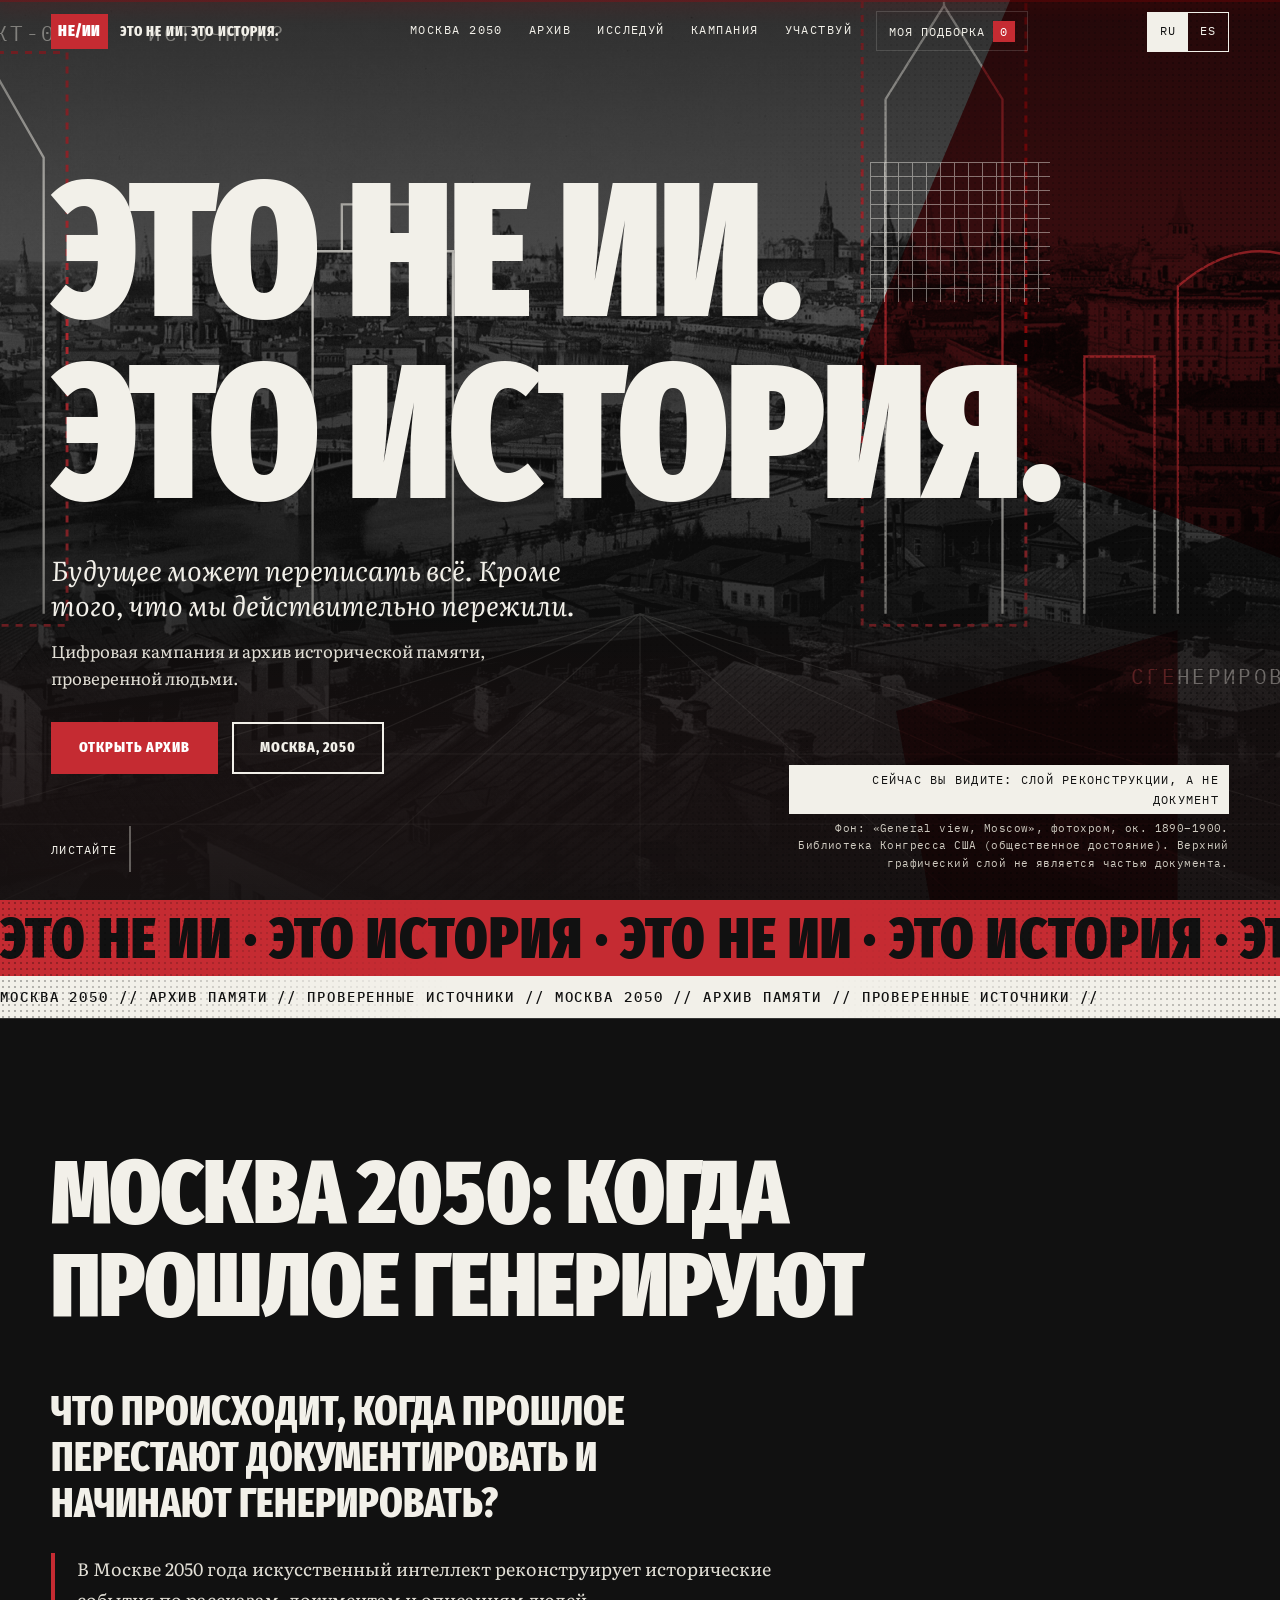
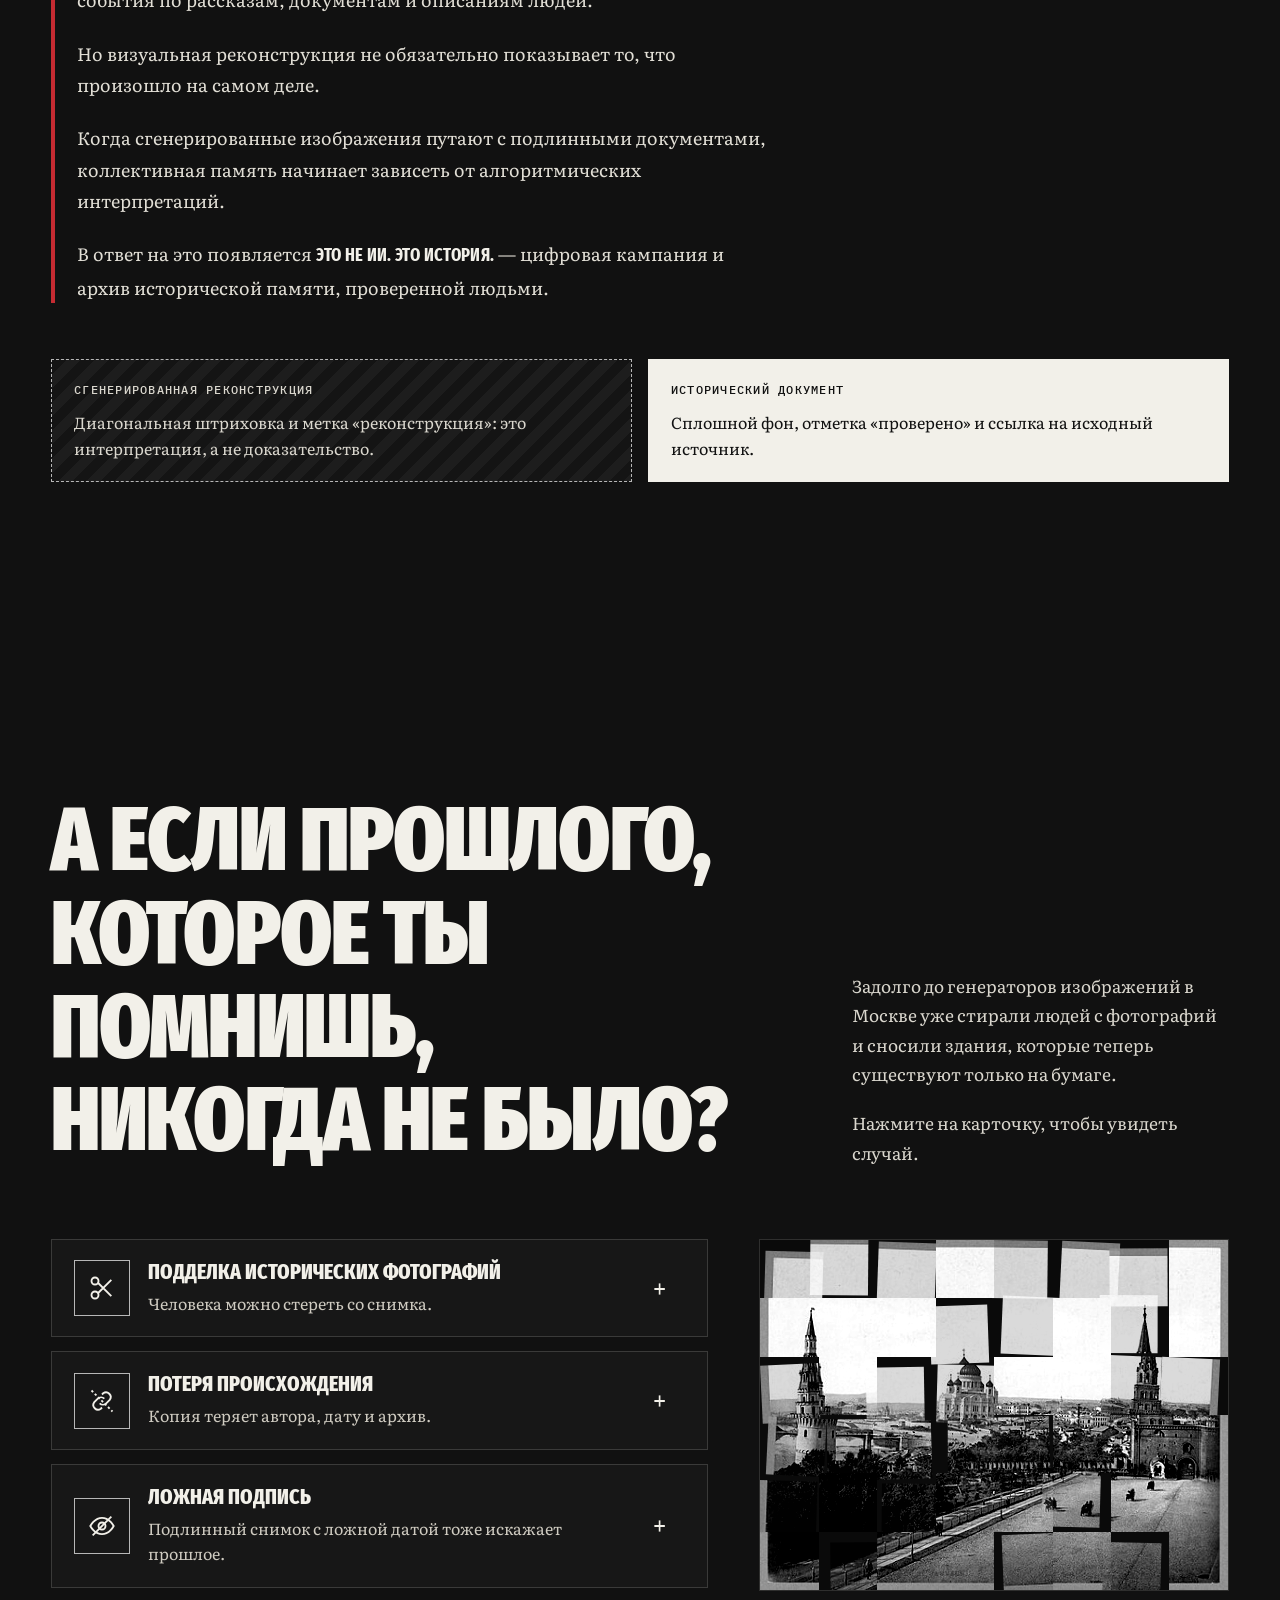
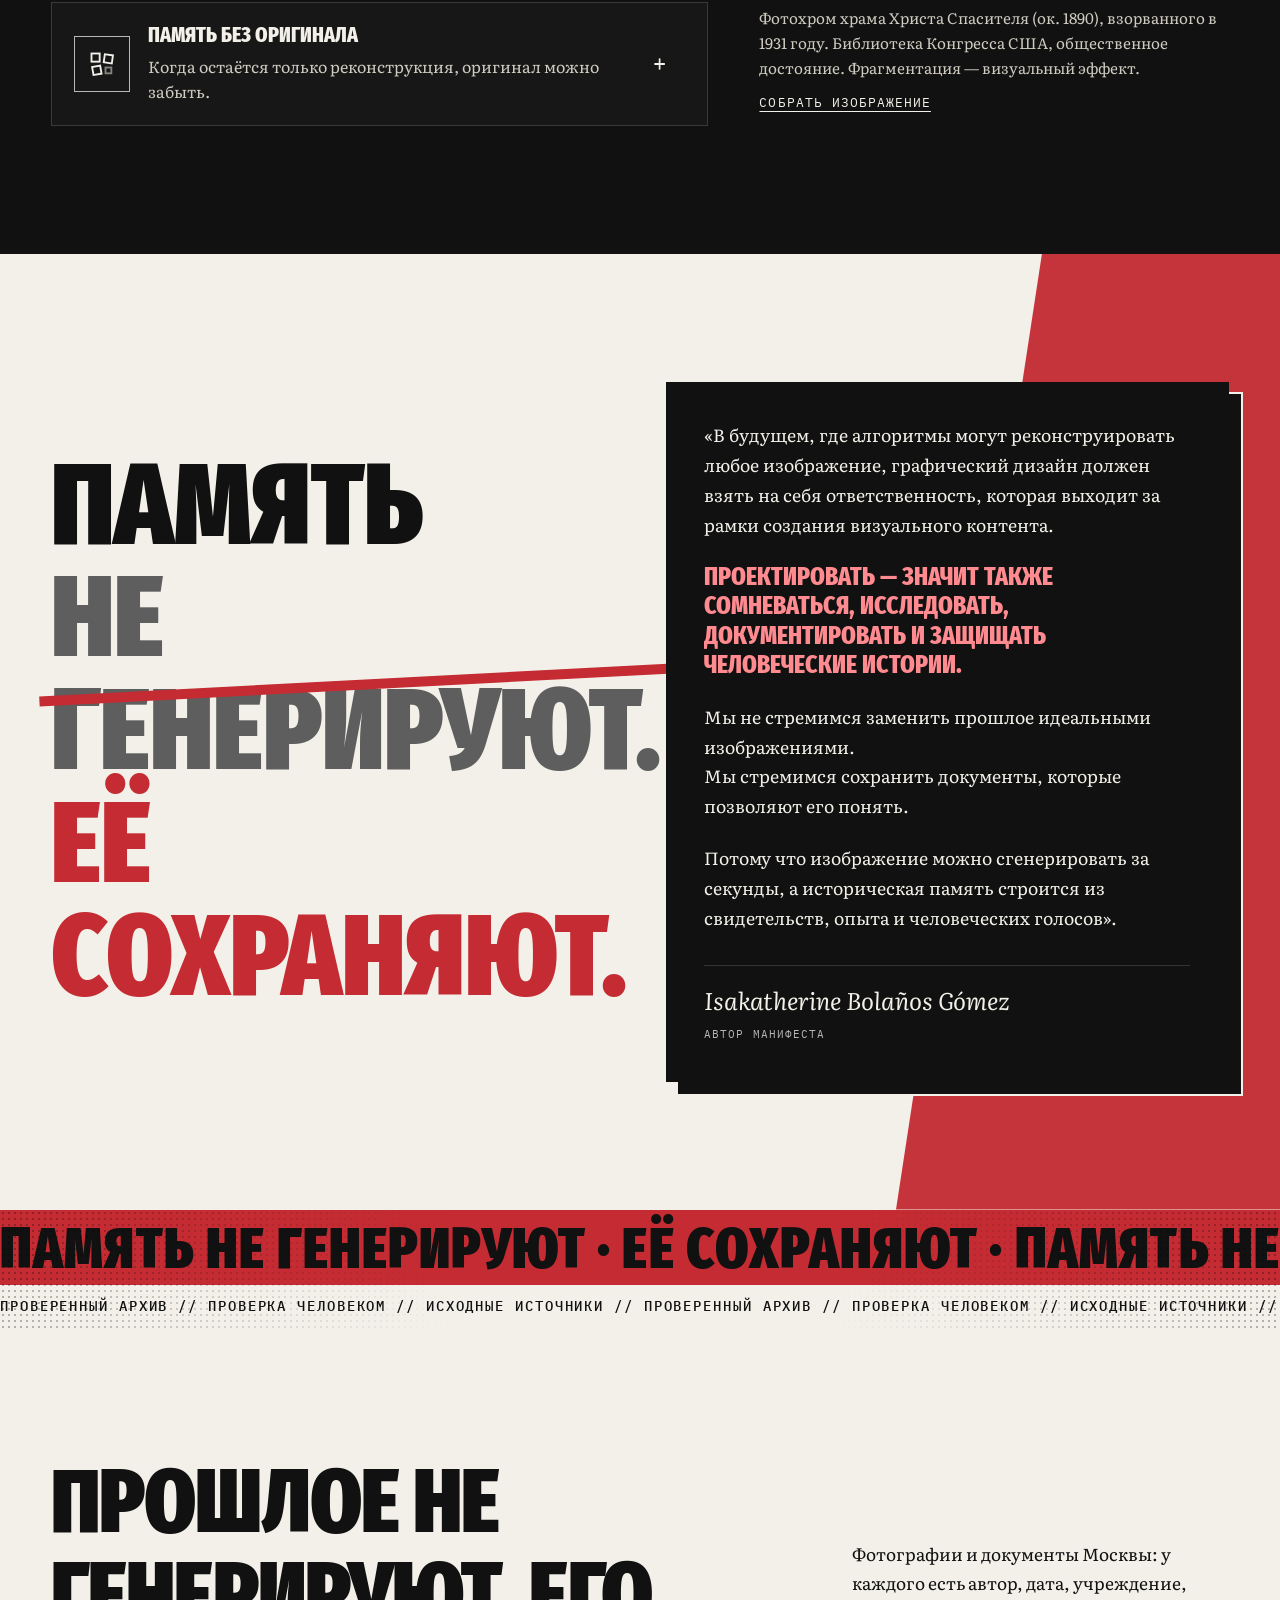
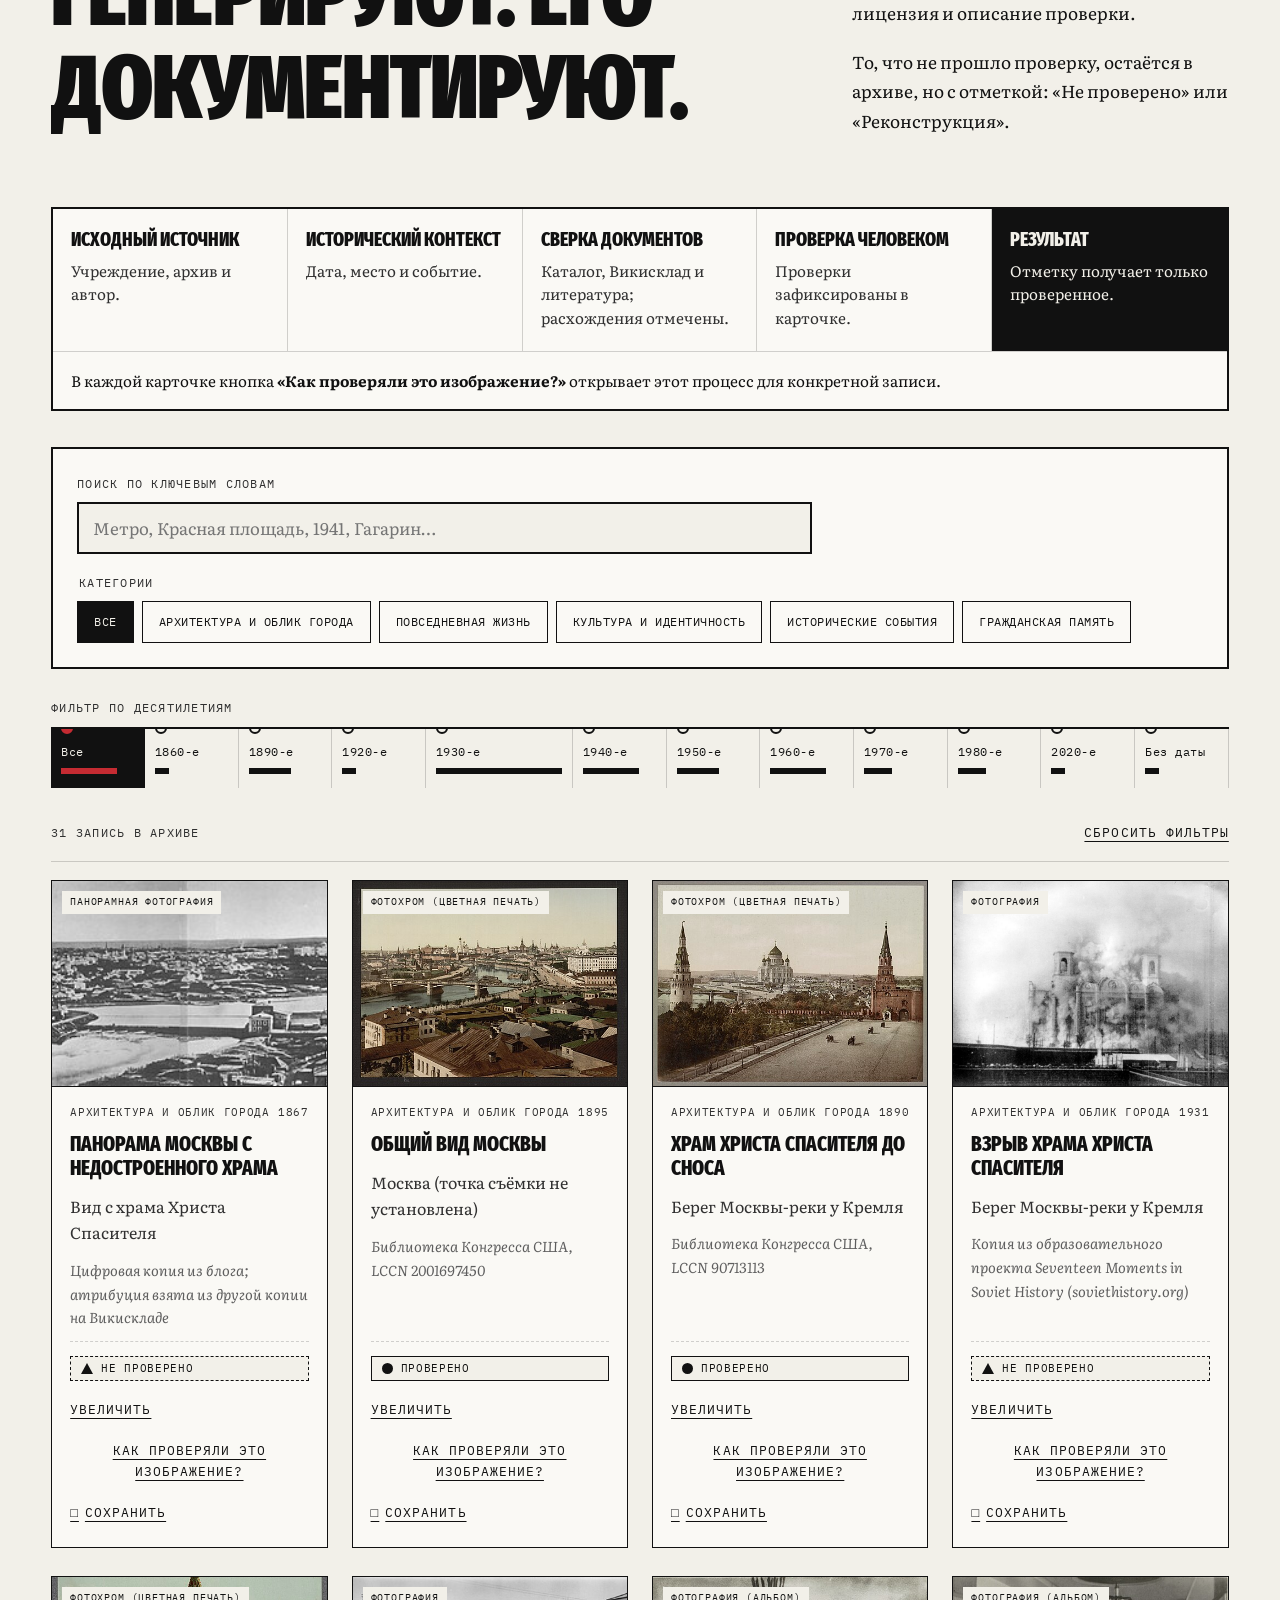
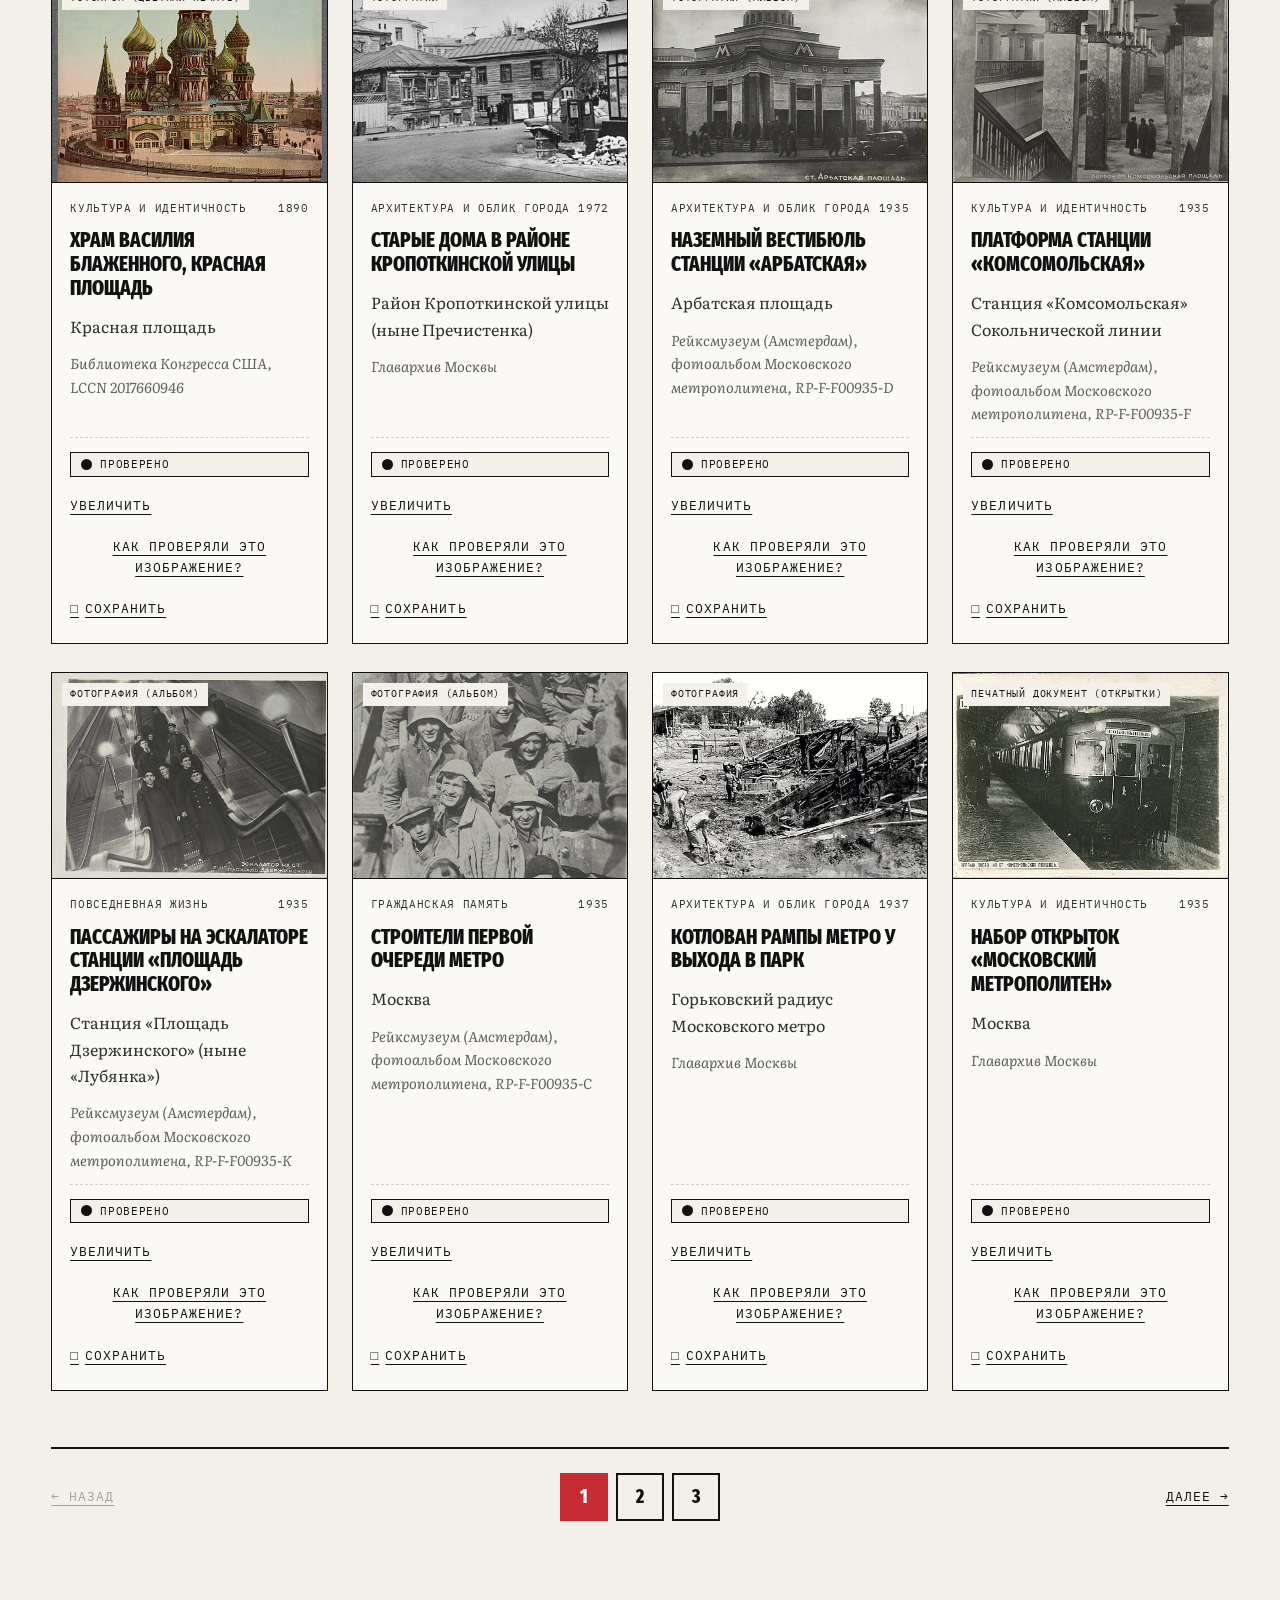
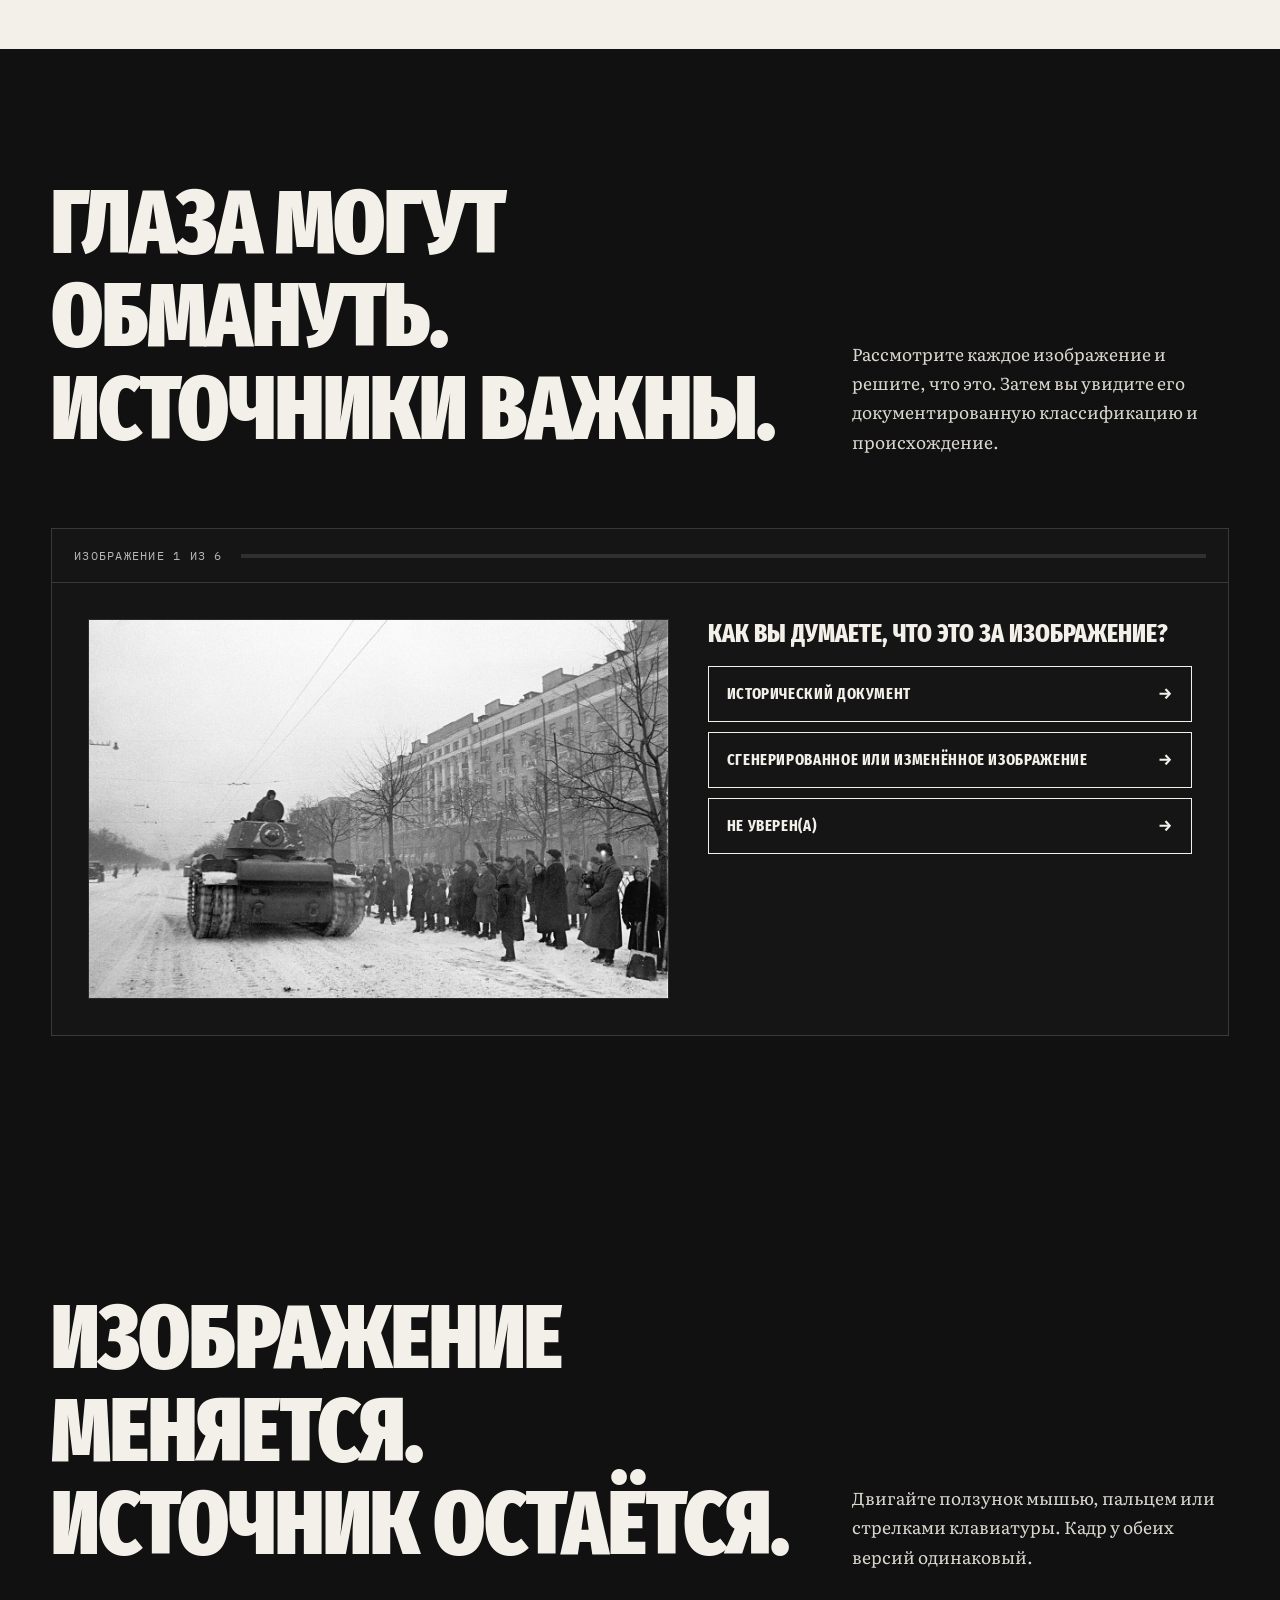
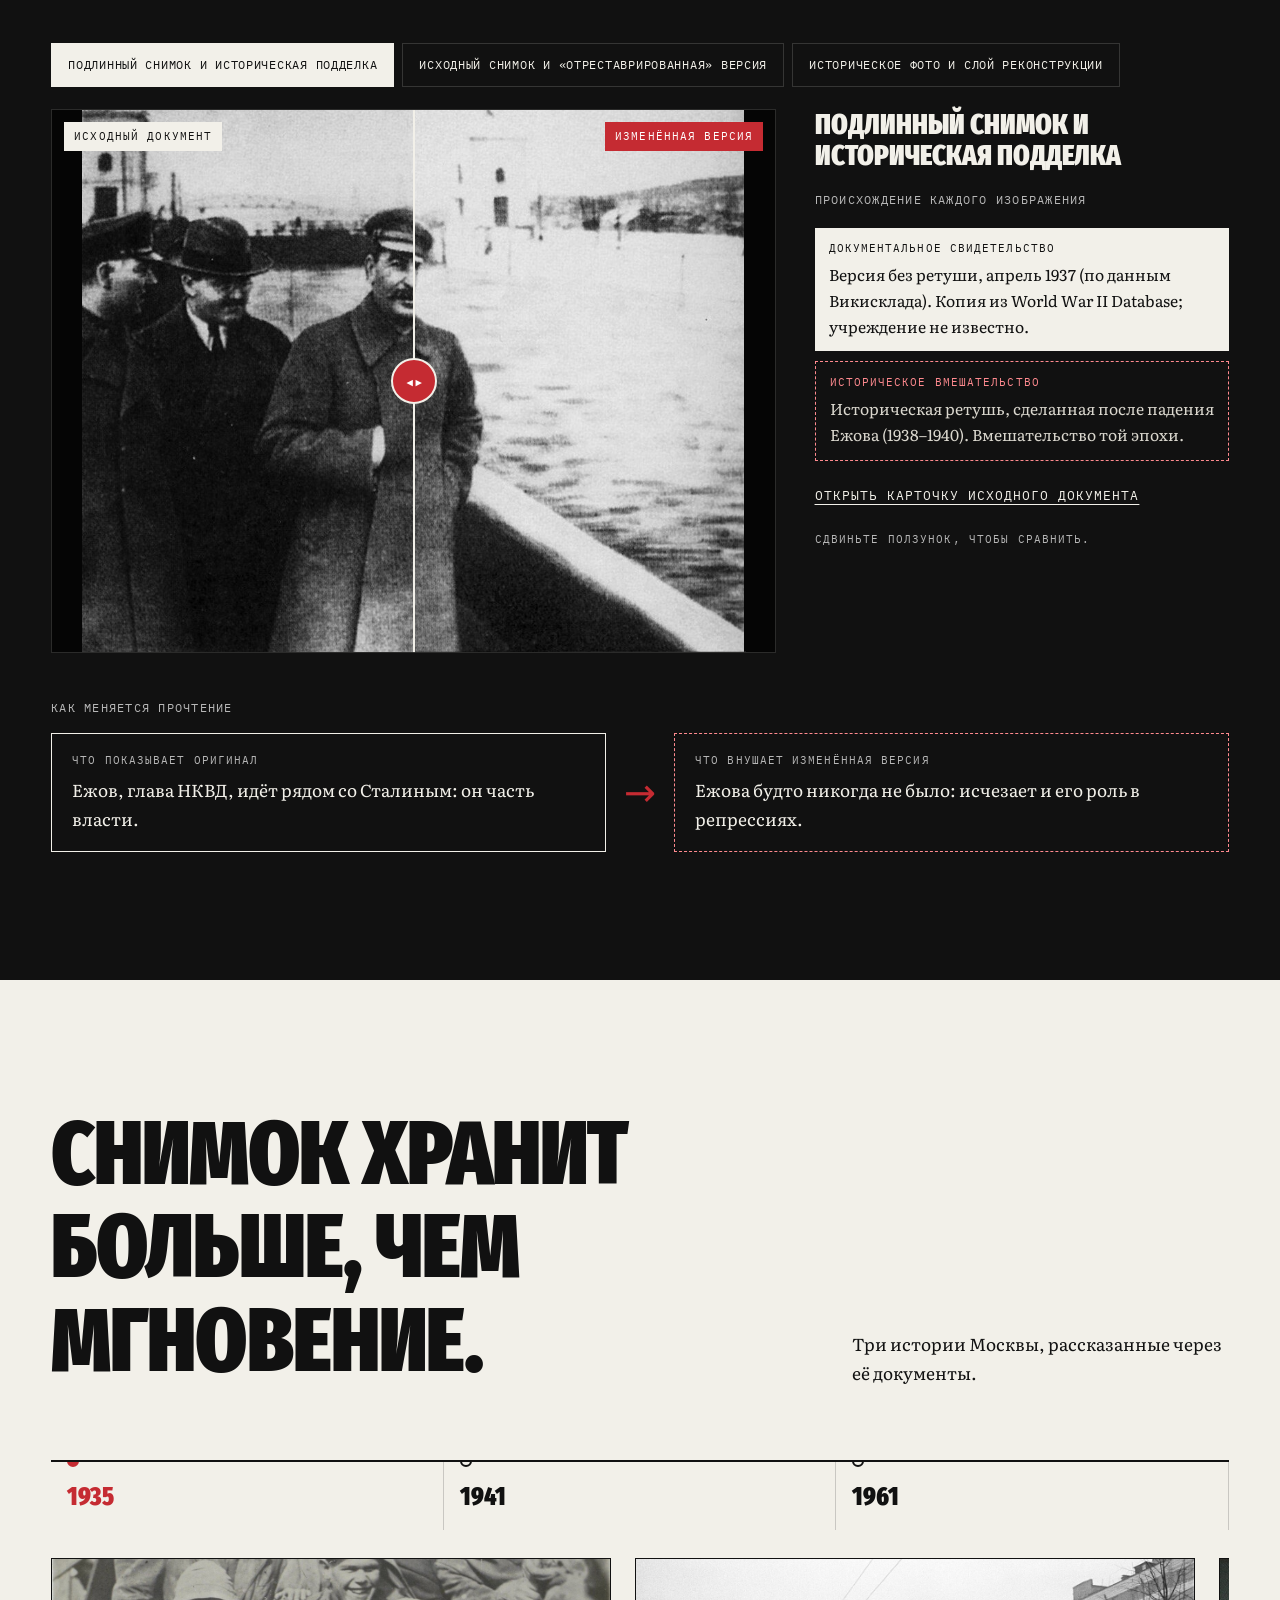
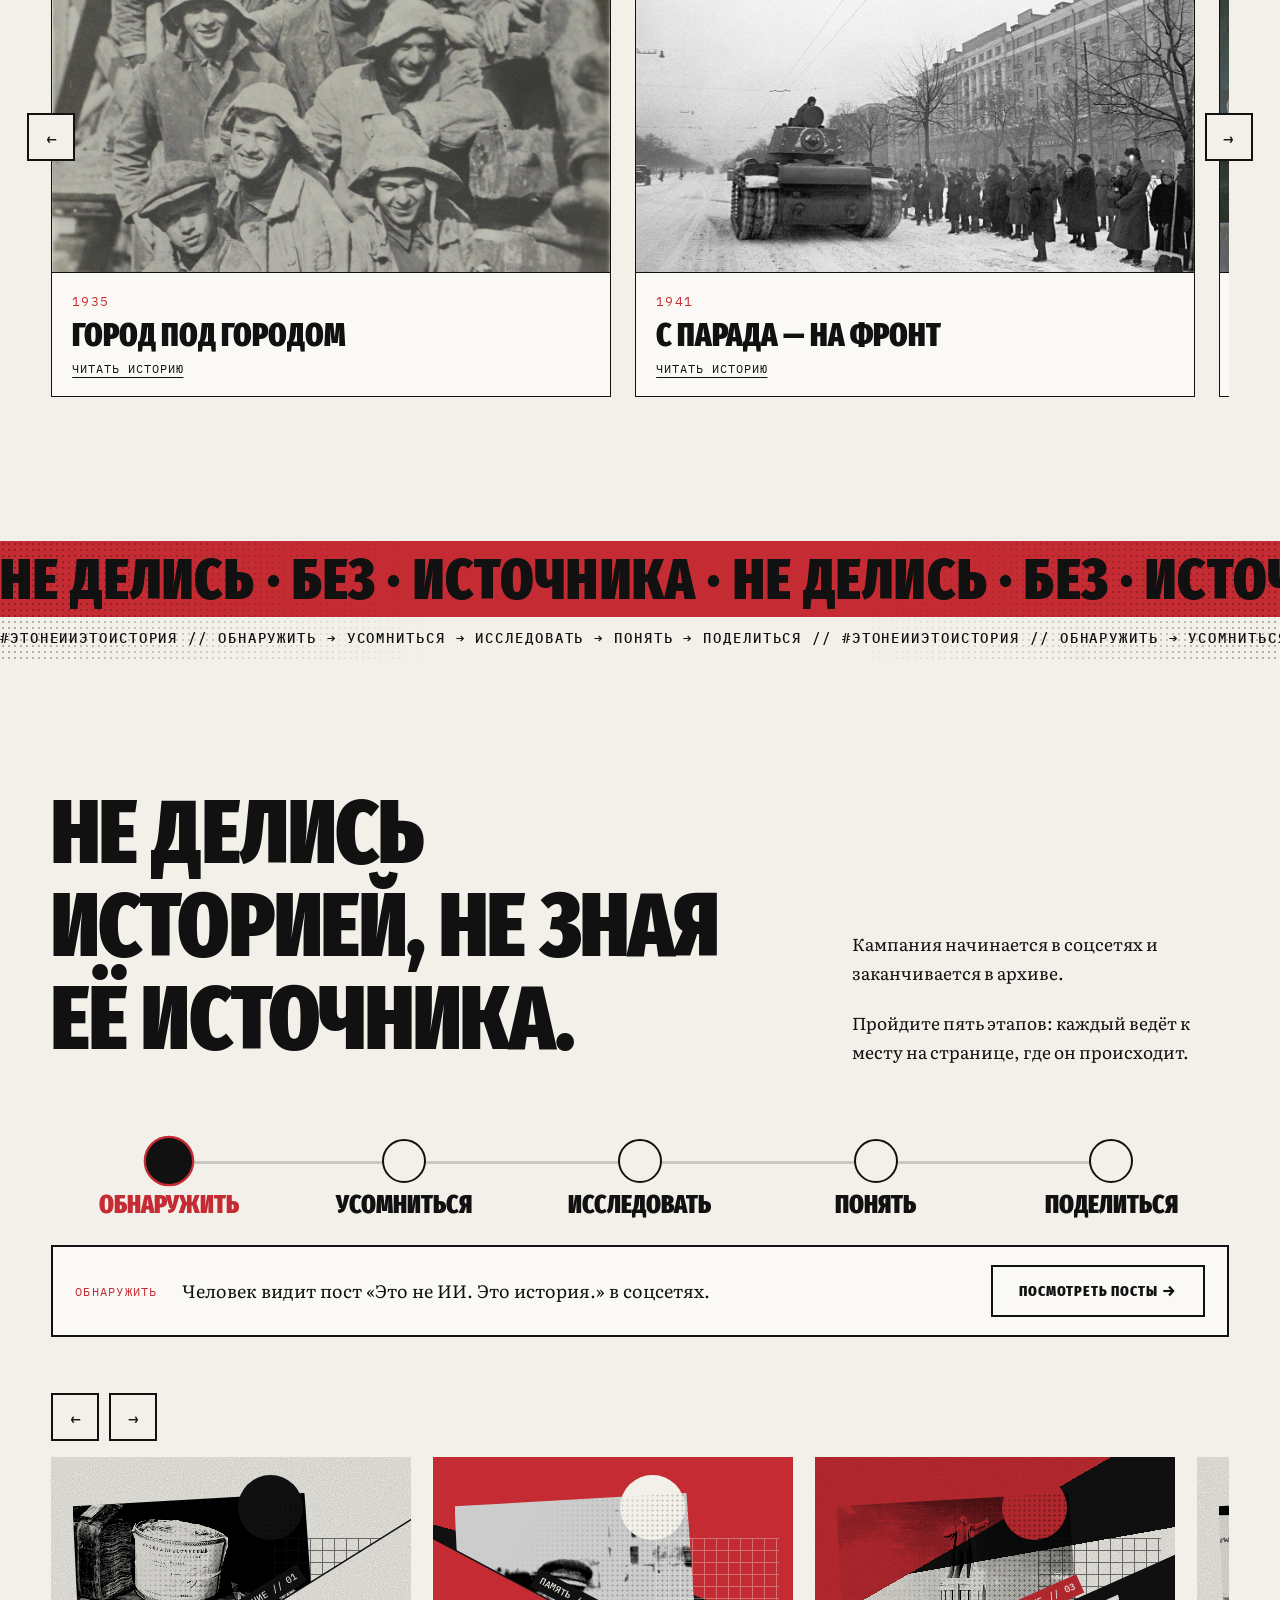
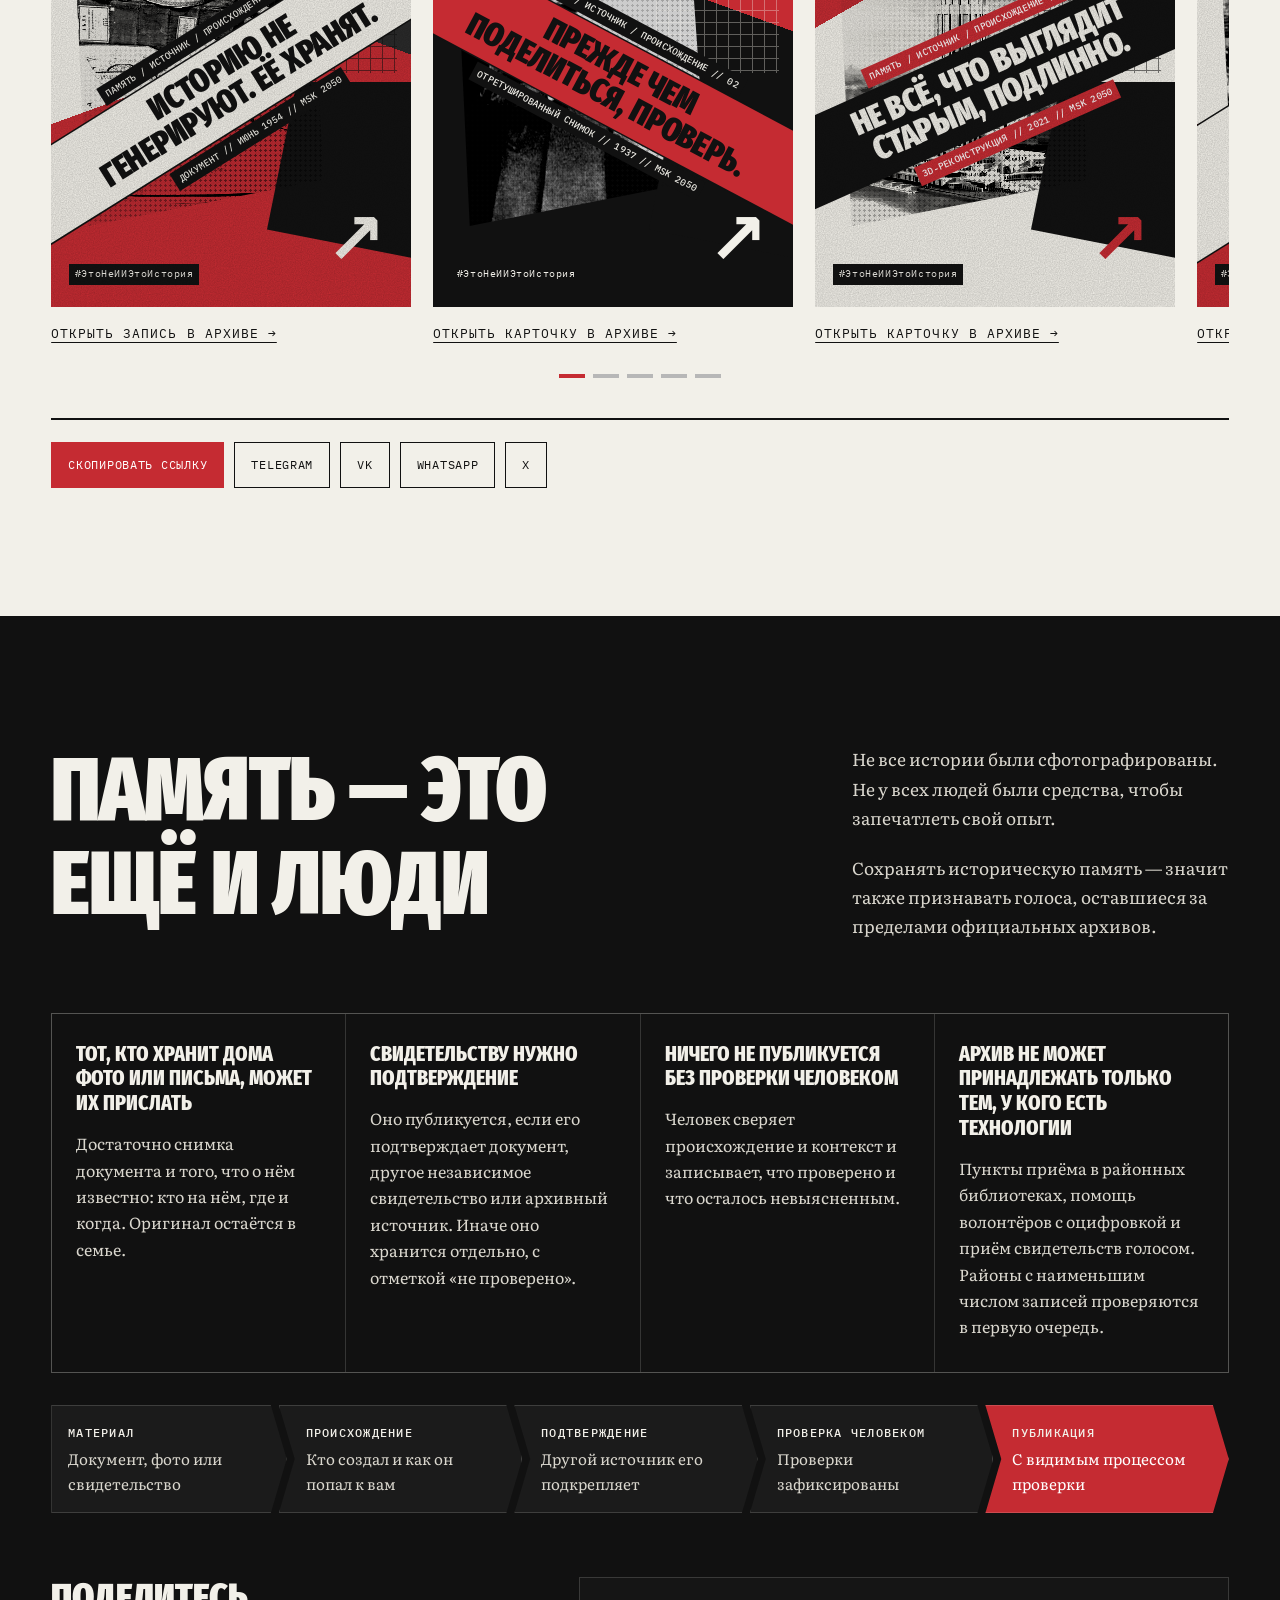
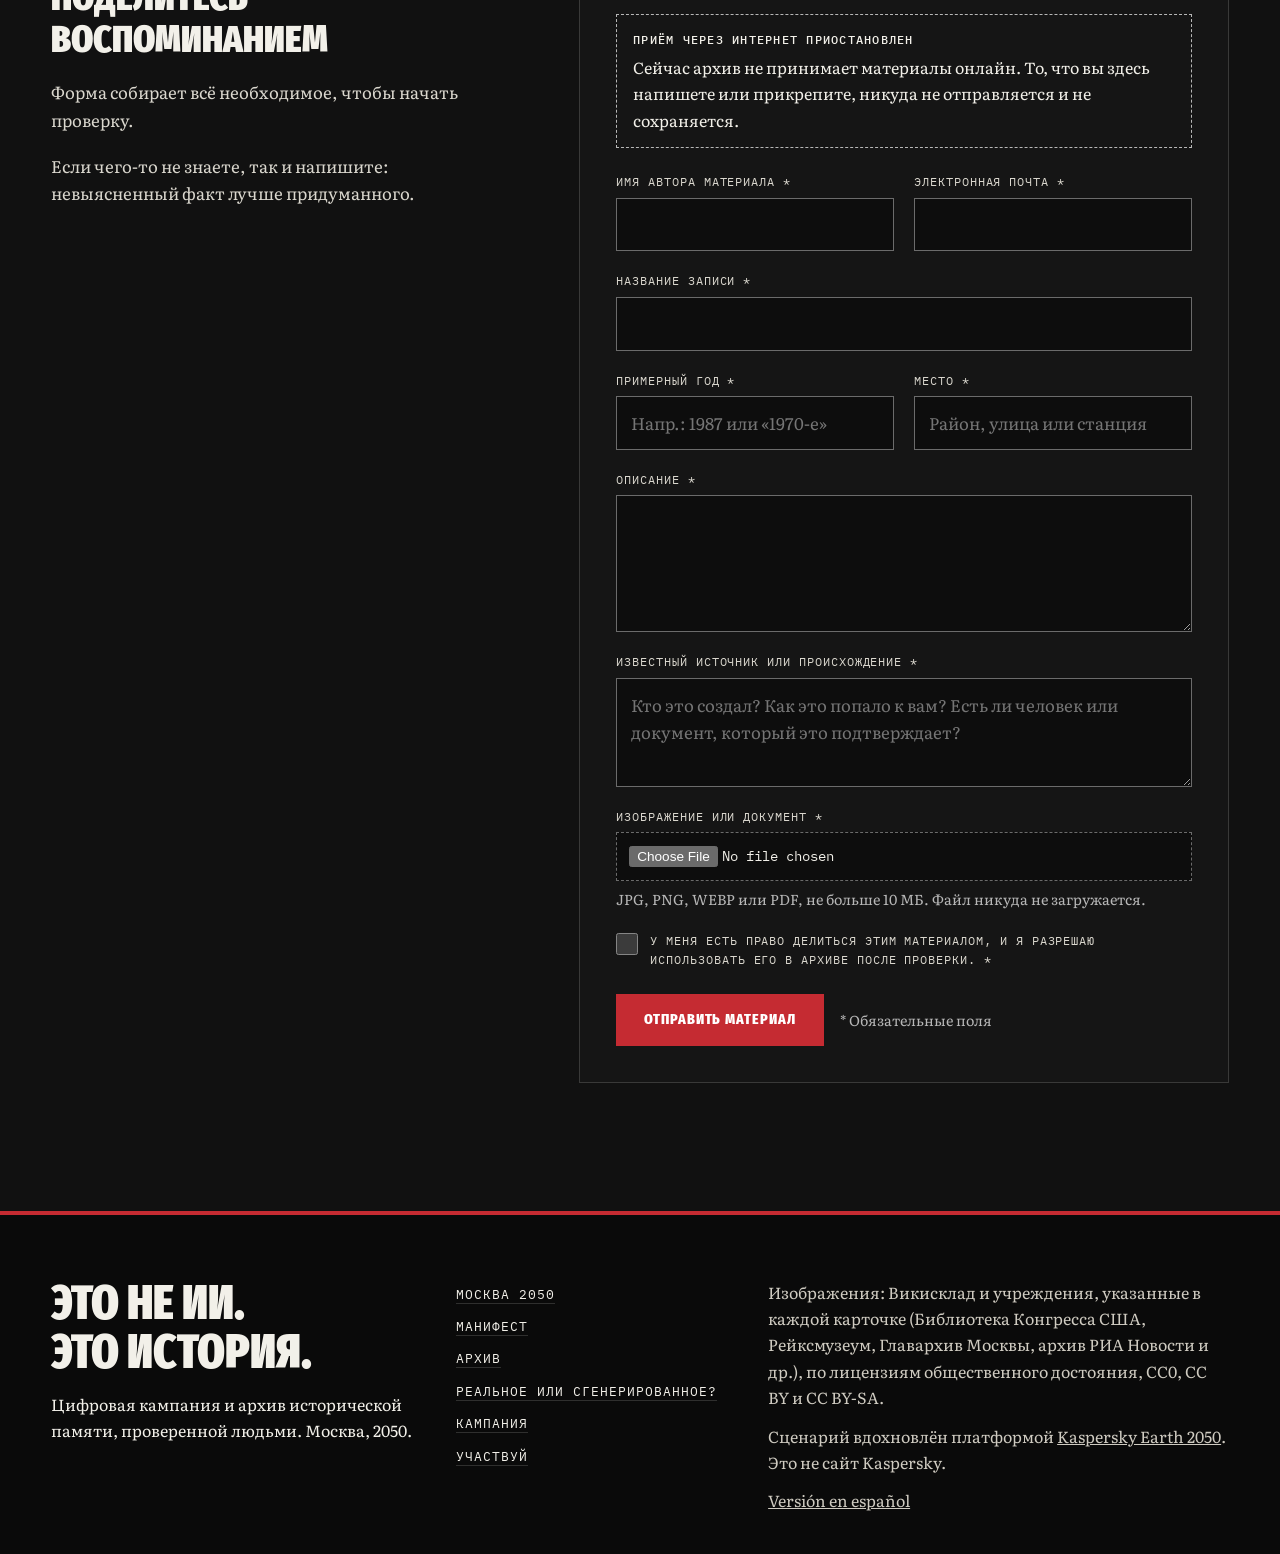
==== commit 6d4d9c8b: "Moscú 2050: paginación centrada, interlineado de títulos, veredicto del juego con ver más, sin numer" ====
--- a/moscu-2050/index.html
+++ b/moscu-2050/index.html
@@ -19,7 +19,7 @@
   <link rel="preconnect" href="https://fonts.gstatic.com" crossorigin>
   <link href="https://fonts.googleapis.com/css2?family=Fira+Sans+Extra+Condensed:wght@600;700;800;900&family=IBM+Plex+Mono:wght@400;500&family=Literata:ital,opsz,wght@0,7..72,400..600;1,7..72,400&display=swap" rel="stylesheet">
   <link rel="preload" as="image" href="img/archivo/vista-general-1890.jpg">
-  <link rel="stylesheet" href="css/styles.css?v=20261122b">
+  <link rel="stylesheet" href="css/styles.css?v=20261122c">
 </head>
 <body>
   <a class="skip" href="#contenido">Перейти к содержанию</a>
@@ -560,6 +560,6 @@
 
   <div class="toast" id="toast" role="status" aria-live="polite"></div>
 
-  <script type="module" src="js/main.js?v=20261122b"></script>
+  <script type="module" src="js/main.js?v=20261122c"></script>
 </body>
 </html>
--- a/moscu-2050/css/styles.css
+++ b/moscu-2050/css/styles.css
@@ -501,6 +501,15 @@
 .revelacion__resultado { display: inline-flex; justify-self: start; padding: 6px 12px; font-family: var(--f-mono); font-size: .8rem; letter-spacing: .08em; text-transform: uppercase; background: var(--hueso); color: var(--carbon); }
 .revelacion__resultado.no { background: transparent; color: var(--hueso); border: 1.5px dashed var(--hueso); }
 .revelacion__clase { font-family: var(--f-titular); font-weight: 900; font-stretch: 80%; font-size: 2rem; line-height: 1; text-transform: uppercase; }
+.veredicto { display: grid; grid-template-columns: auto 1fr; gap: 18px; align-items: center; }
+.veredicto__icono { width: 76px; height: 76px; display: grid; place-items: center; border-radius: 50%; background: var(--hueso); color: var(--carbon); font-family: var(--f-titular); font-weight: 900; font-size: 2.8rem; line-height: 1; }
+.veredicto--ok .veredicto__icono { background: var(--hueso); color: var(--carbon); }
+.veredicto--no .veredicto__icono { background: var(--rojo); color: #fff; }
+.veredicto--parcial .veredicto__icono, .veredicto--duda .veredicto__icono { background: transparent; color: var(--hueso); border: 2px dashed var(--hueso); }
+.veredicto__titulo { font-family: var(--f-titular); font-weight: 900; font-size: 2rem; line-height: 1.05; text-transform: uppercase; }
+.veredicto__texto { font-size: .98rem; color: #CFCBC1; line-height: 1.5; }
+.revelacion__resumen { font-size: 1.02rem; line-height: 1.65; color: #DAD7CE; }
+.revelacion__acciones { display: flex; flex-wrap: wrap; align-items: center; justify-content: space-between; gap: 14px 20px; margin-top: 4px; }
 .revelacion dl { display: grid; gap: 12px; }
 .revelacion dt { font-family: var(--f-mono); font-size: .68rem; letter-spacing: .1em; text-transform: uppercase; color: var(--gris-cla); }
 .revelacion dd { font-size: 1.02rem; }
@@ -897,8 +906,10 @@
 .participa__lado p { color: #DAD7CE; font-size: 1.05rem; }
 
 /* Paginación del archivo */
-.paginacion { margin-top: clamp(36px, 5vw, 56px); padding-top: 24px; border-top: 2px solid var(--carbon); display: flex; flex-wrap: wrap; align-items: center; justify-content: space-between; gap: 16px 24px; }
-.pagina__numeros { display: flex; gap: 8px; }
+.paginacion { margin-top: clamp(36px, 5vw, 56px); padding-top: 24px; border-top: 2px solid var(--carbon); display: grid; grid-template-columns: 1fr auto 1fr; align-items: center; gap: 16px; }
+.paginacion > .btn-texto:first-child { justify-self: start; }
+.paginacion > .btn-texto:last-child { justify-self: end; }
+.pagina__numeros { display: flex; gap: 8px; justify-content: center; }
 .pagina__num { min-width: 48px; height: 48px; display: grid; place-items: center; border: 2px solid var(--carbon); background: transparent; cursor: pointer; font-family: var(--f-titular); font-weight: 800; font-size: 1.2rem; transition: background-color var(--t), color var(--t); }
 .pagina__num:hover { background: var(--carbon); color: var(--hueso); }
 .pagina__num[aria-current="page"] { background: var(--rojo); border-color: var(--rojo); color: #fff; }
@@ -919,6 +930,18 @@
 .tarjeta__cuerpo { gap: 12px; }
 .riesgo__texto { line-height: 1.6; }
 .recorrido__texto { line-height: 1.6; }
+
+/* Interlineado de títulos: las tildes, la Ñ y la Й no deben tocar la línea de arriba */
+.titular { line-height: 1.04; }
+.hero__titulo { line-height: .95; }
+.manifiesto__titulo { line-height: .98; }
+.resumen__frase, .pie__titulo, .pieza-ampliada__info p.frase { line-height: 1.02; }
+.contexto__pregunta { line-height: 1.12; }
+.ficha__titulo, .revelacion__clase, .historia__titulo, .comparador__texto h3, .mv-titulo,
+.participa__titulo, .veredicto__titulo { line-height: 1.08; }
+.vpaso__titulo, .etapa__nombre, .proceso-v__pasos strong { line-height: 1.12; }
+.tarjeta__titulo, .riesgo__titulo, .humana__item h3, .quiz__pregunta, .manifiesto__texto .destacado,
+.comparador__pregunta p { line-height: 1.15; }
 
 /* 16. Responsive ----------------------------------------------------------- */
 @media (max-width: 1100px) {
